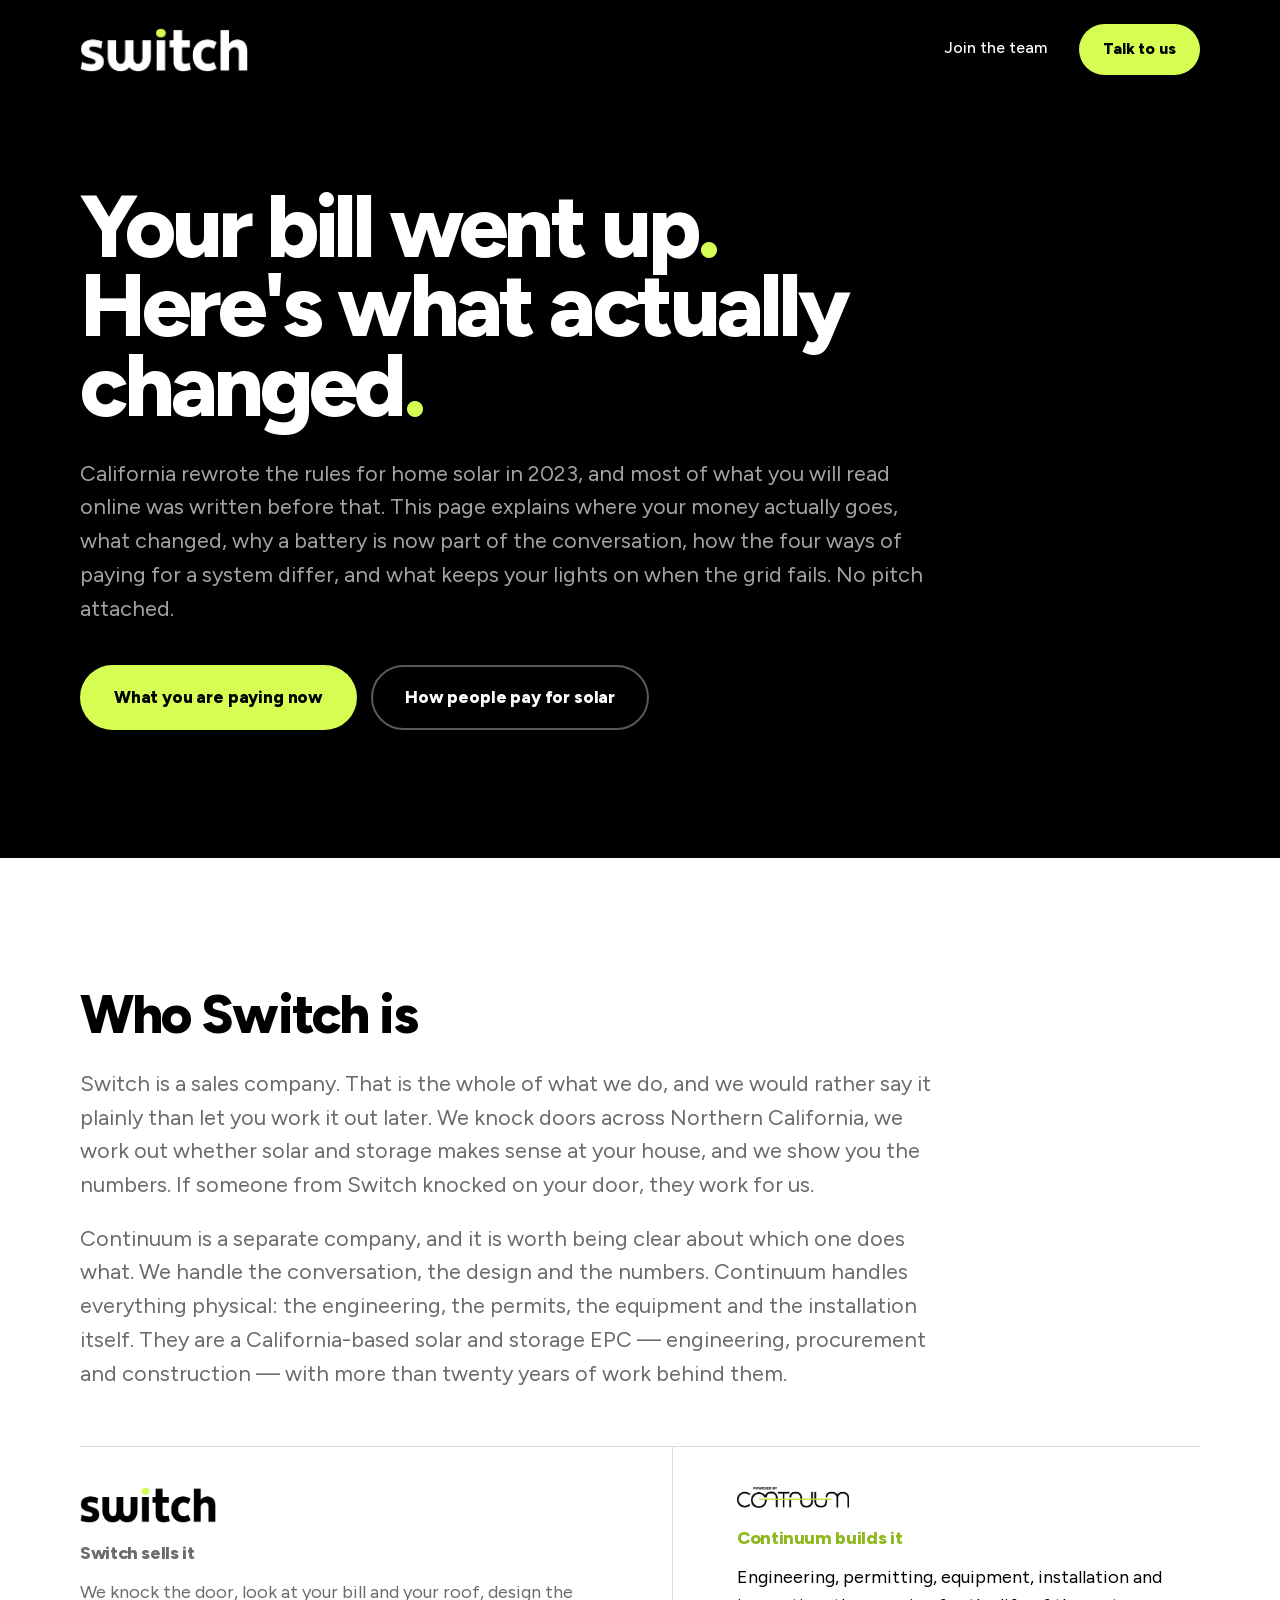
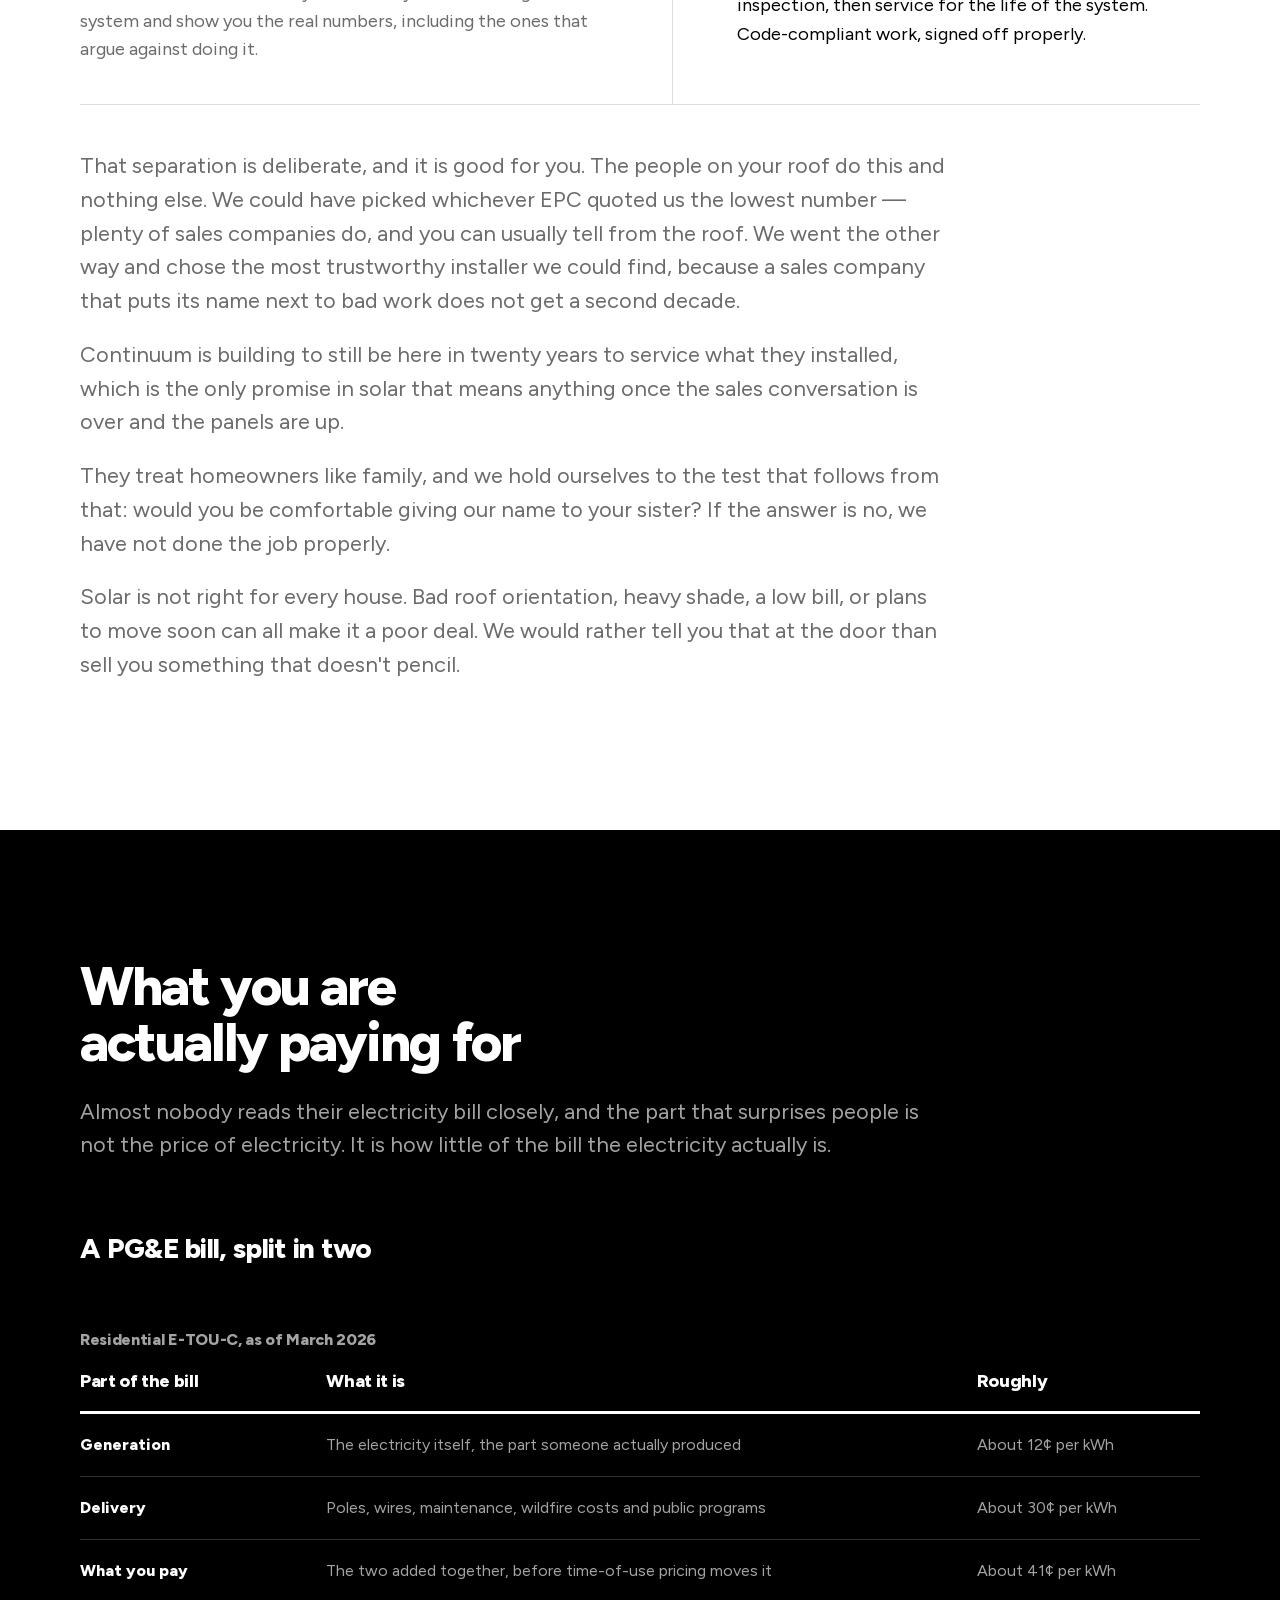
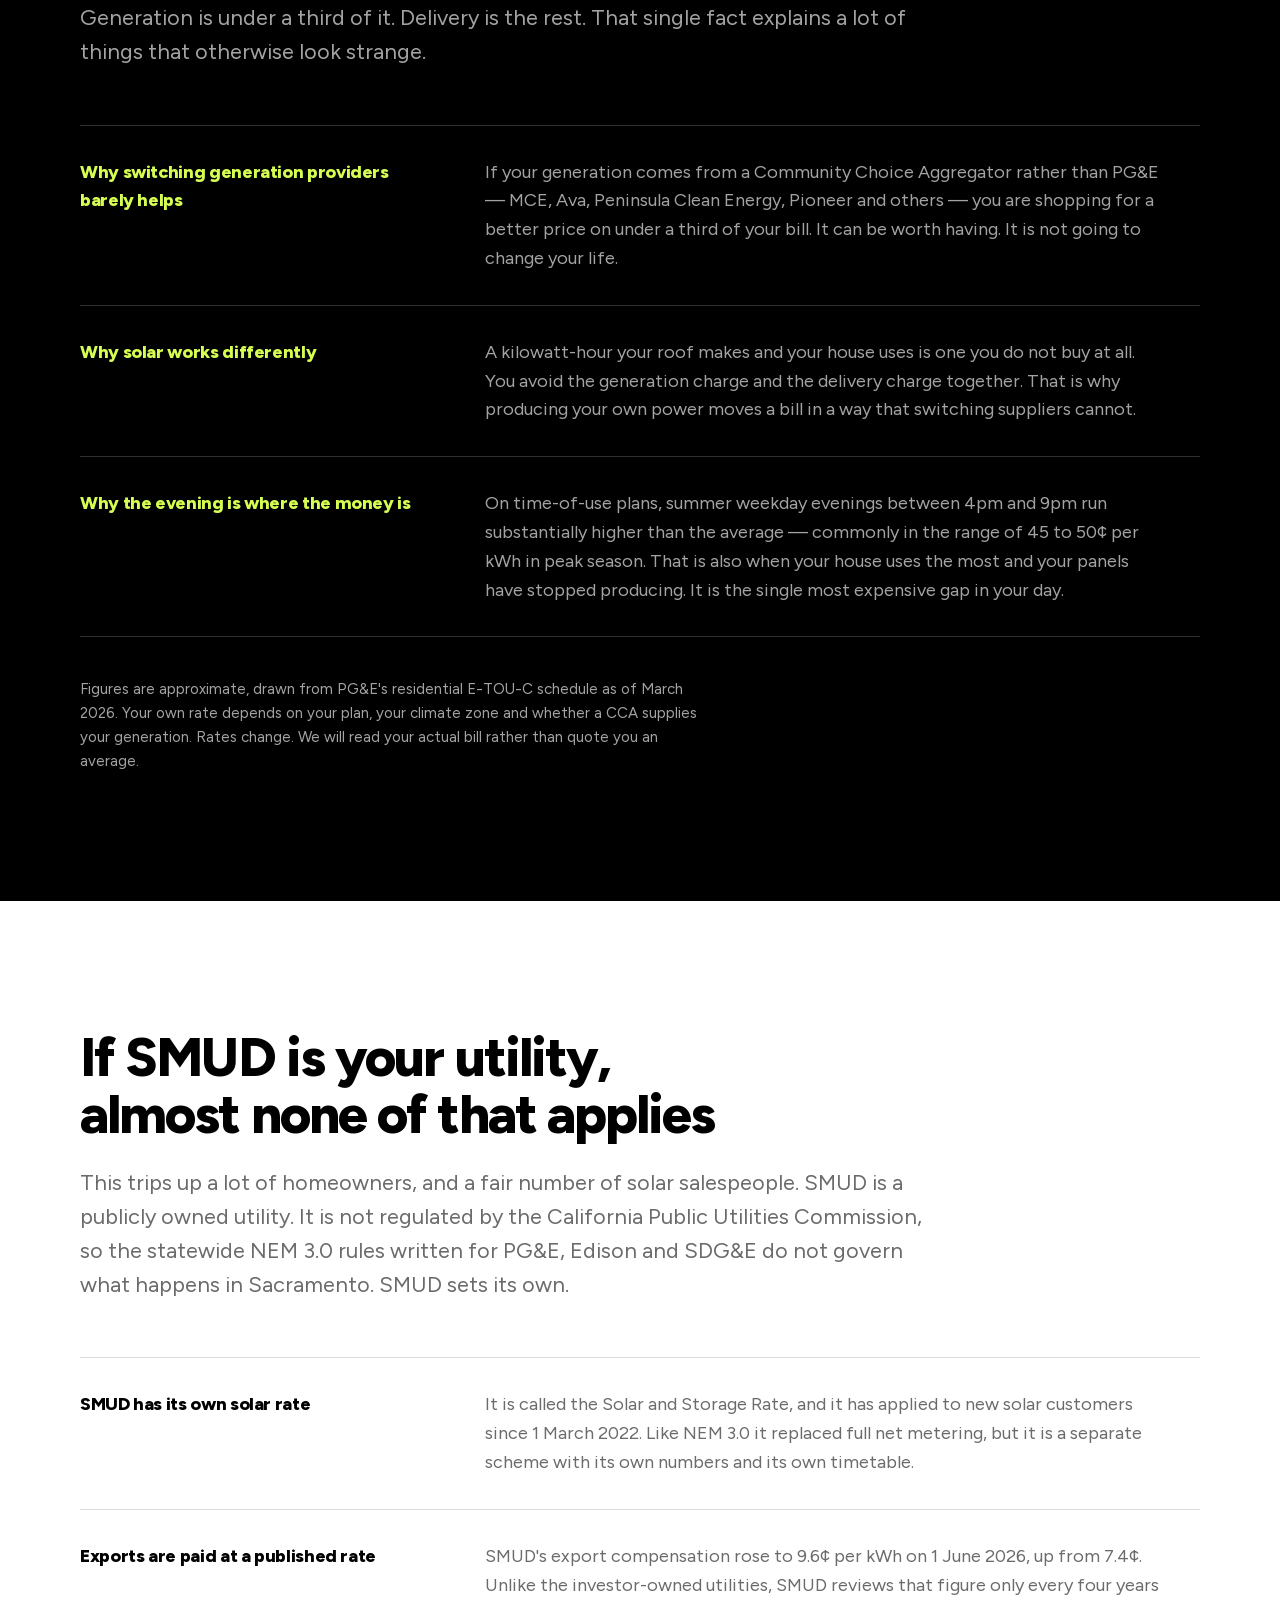
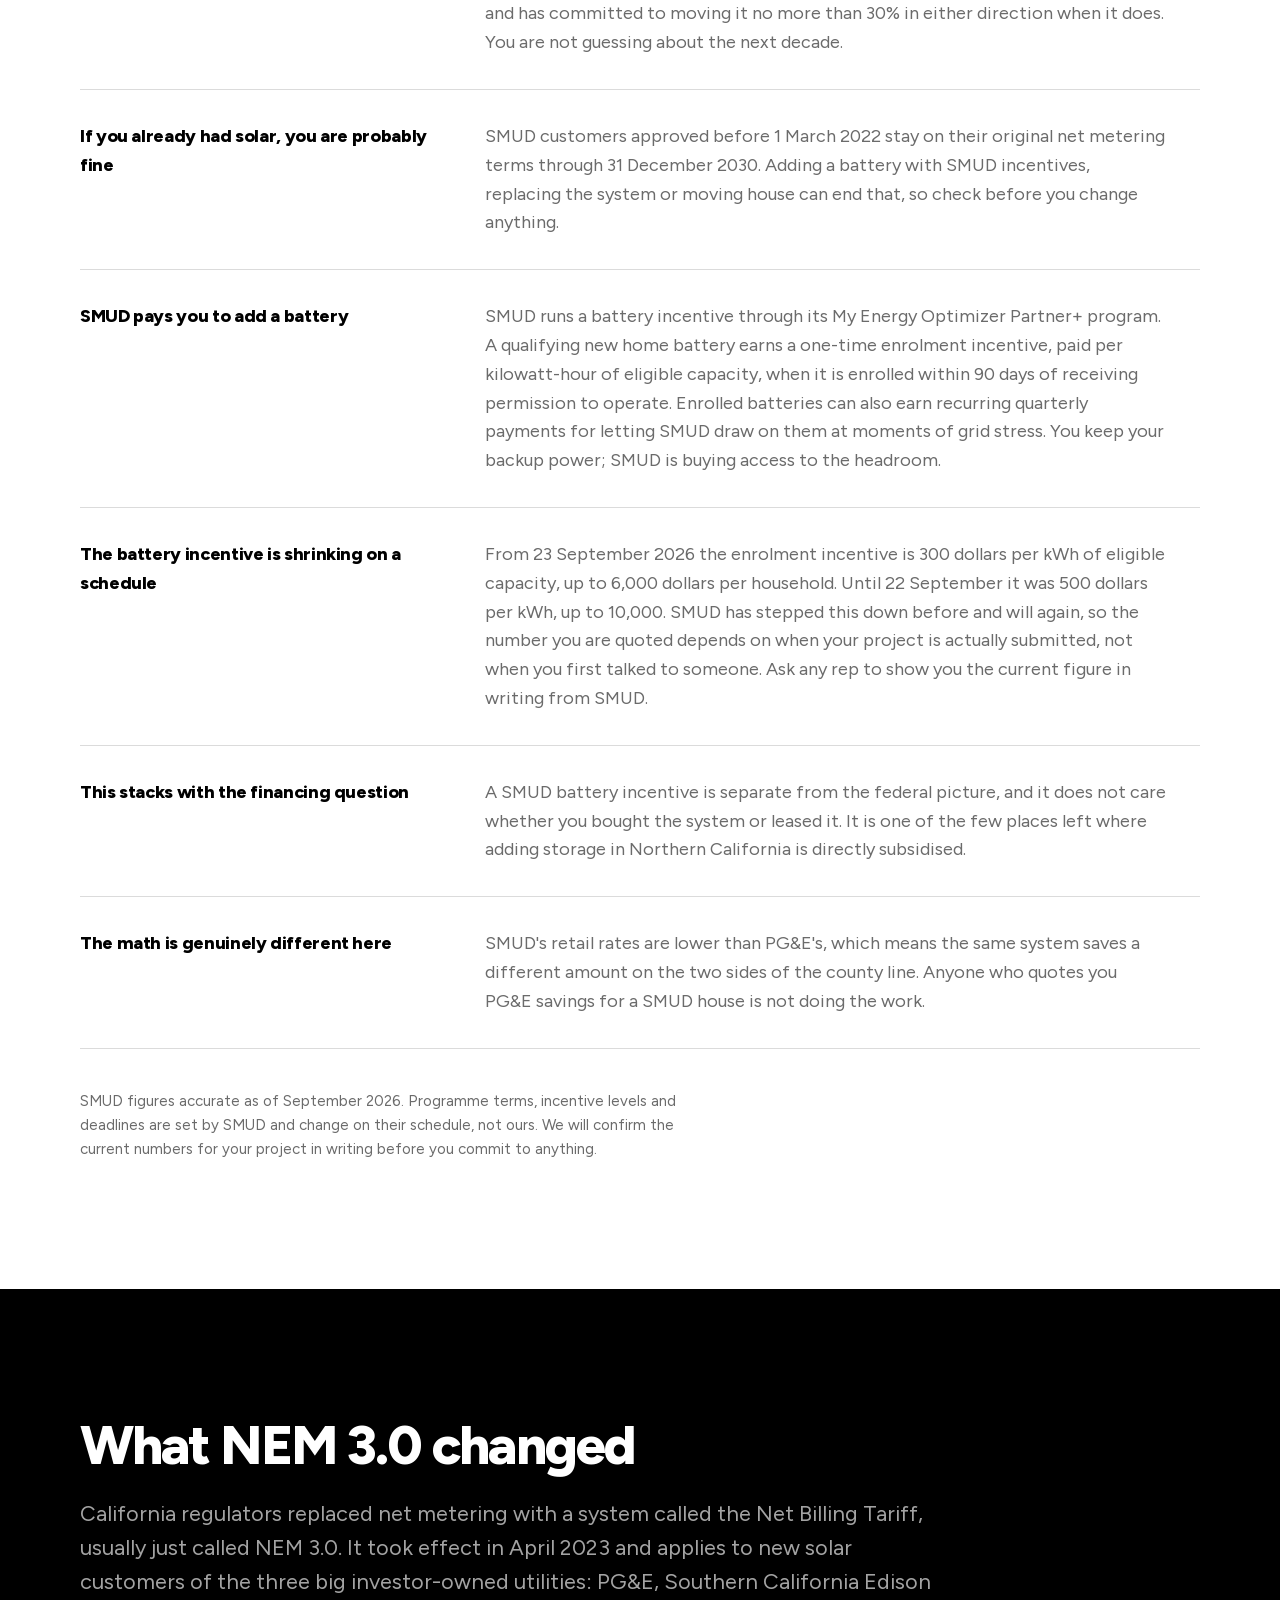
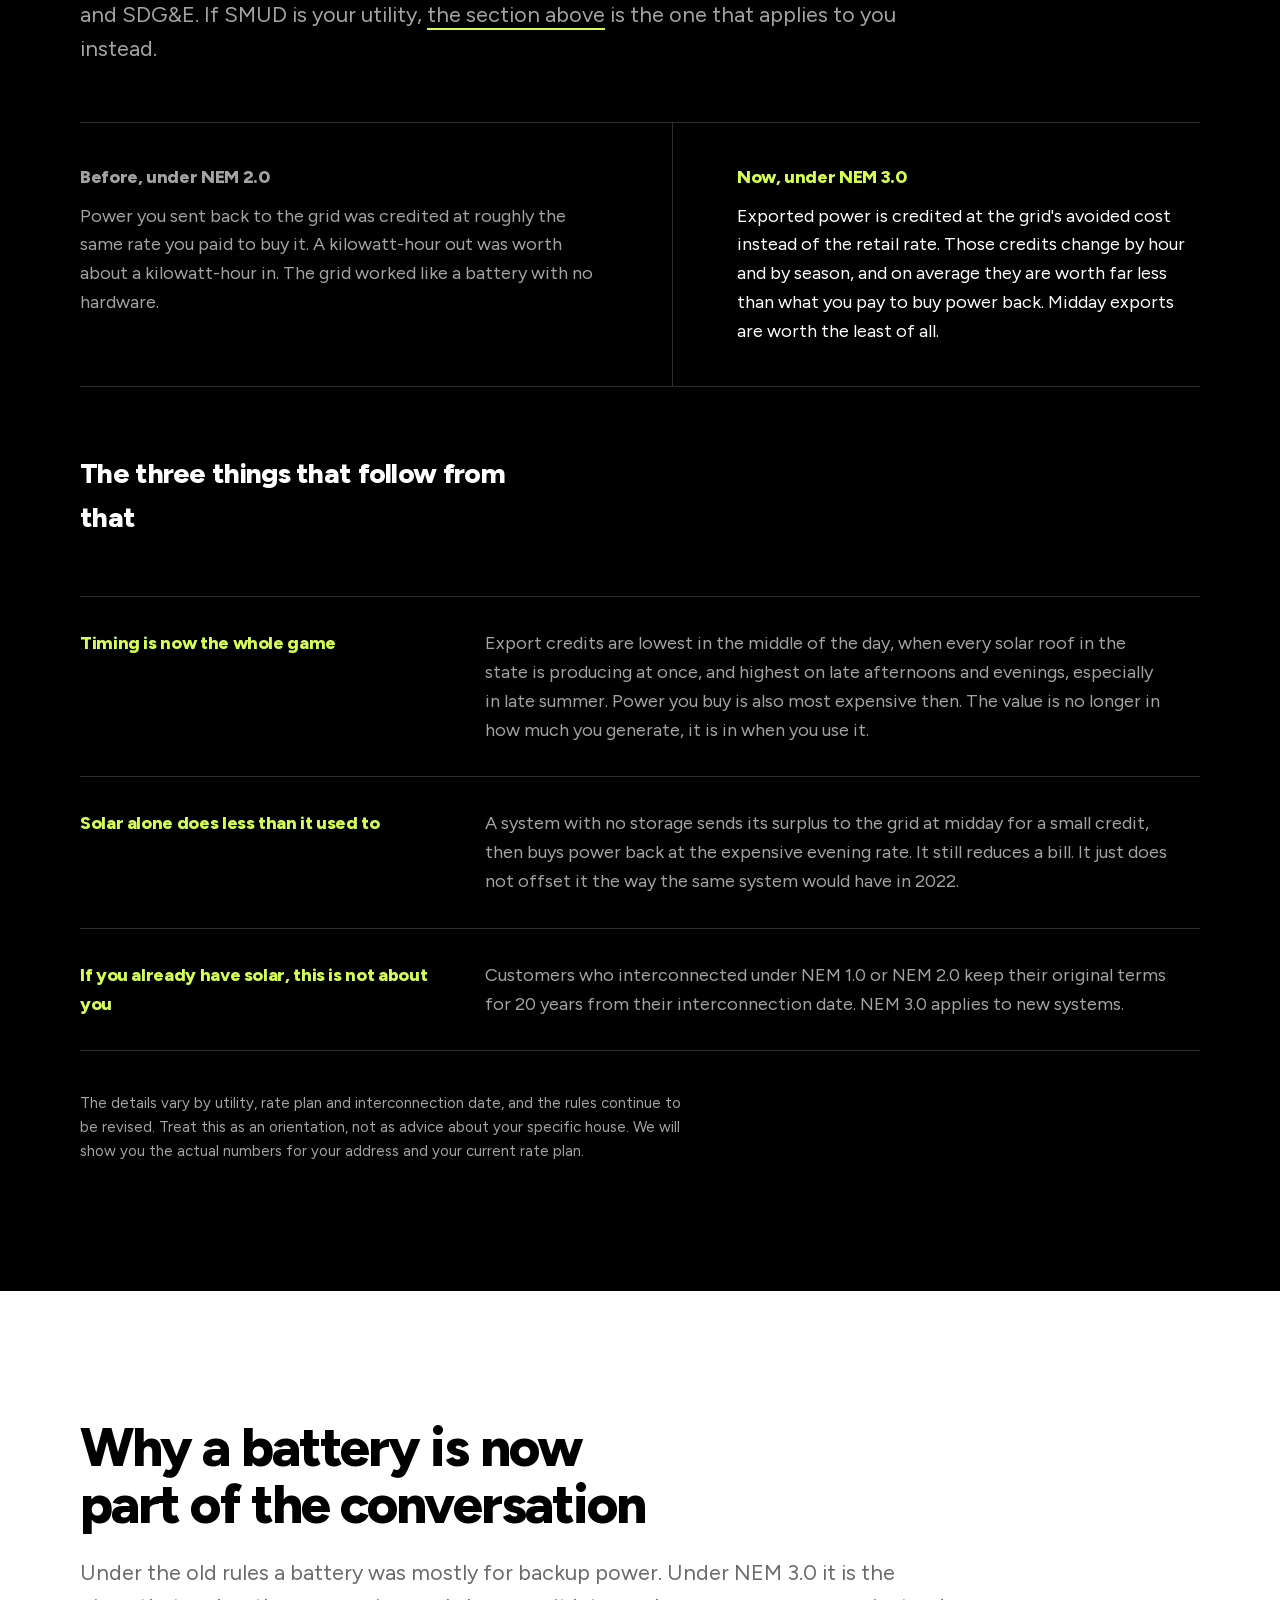
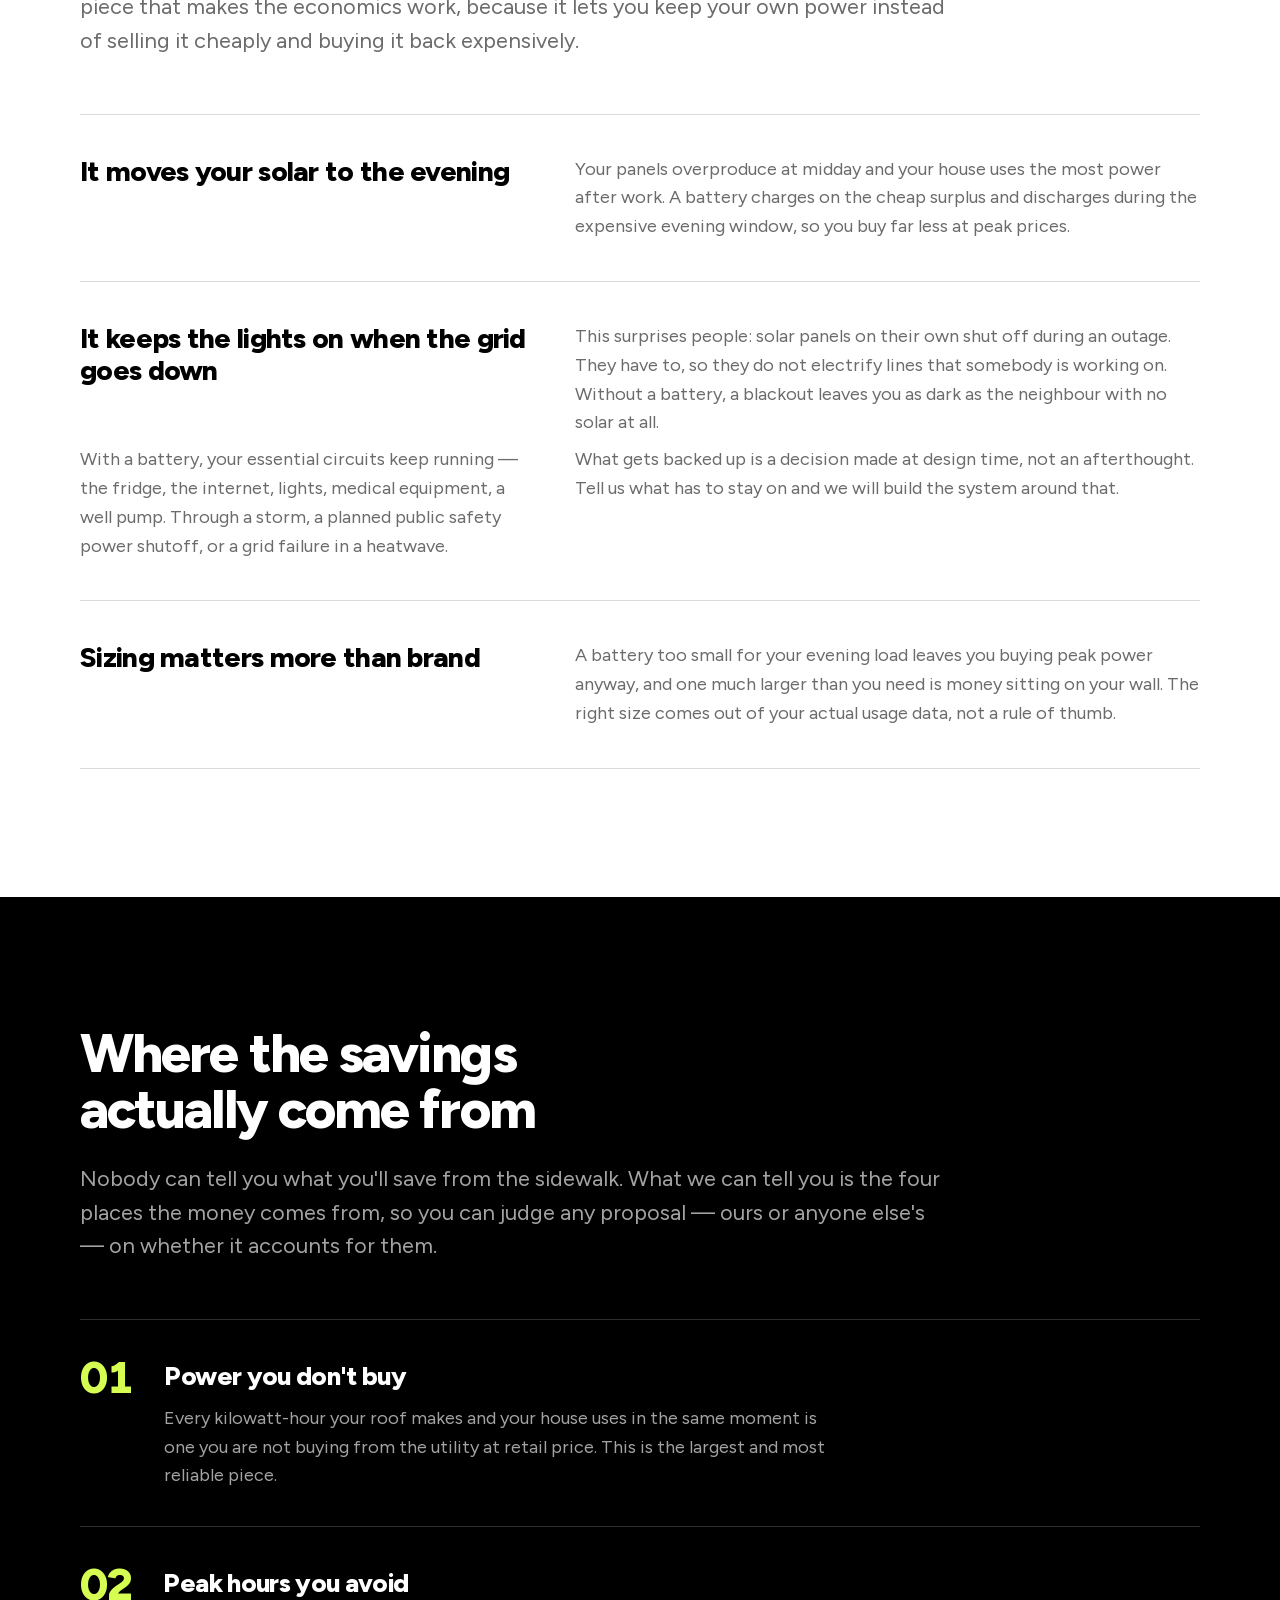
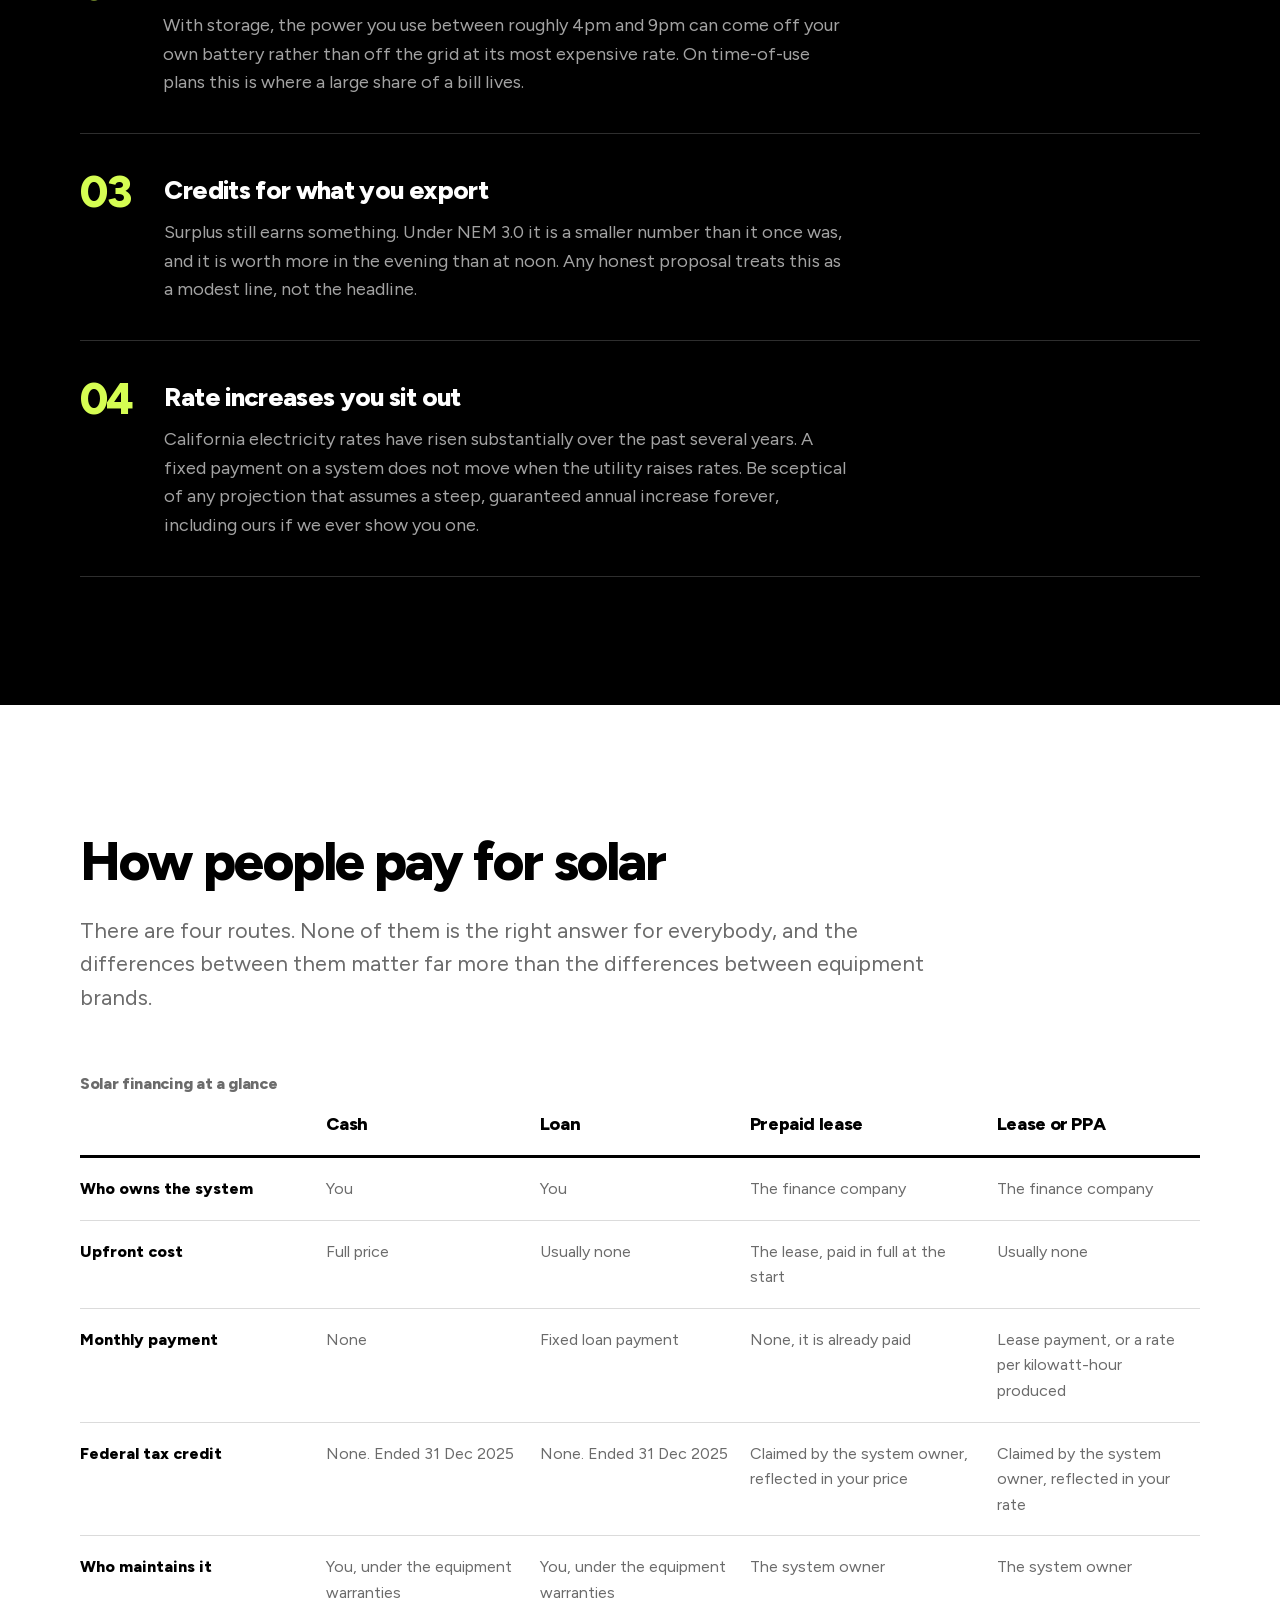
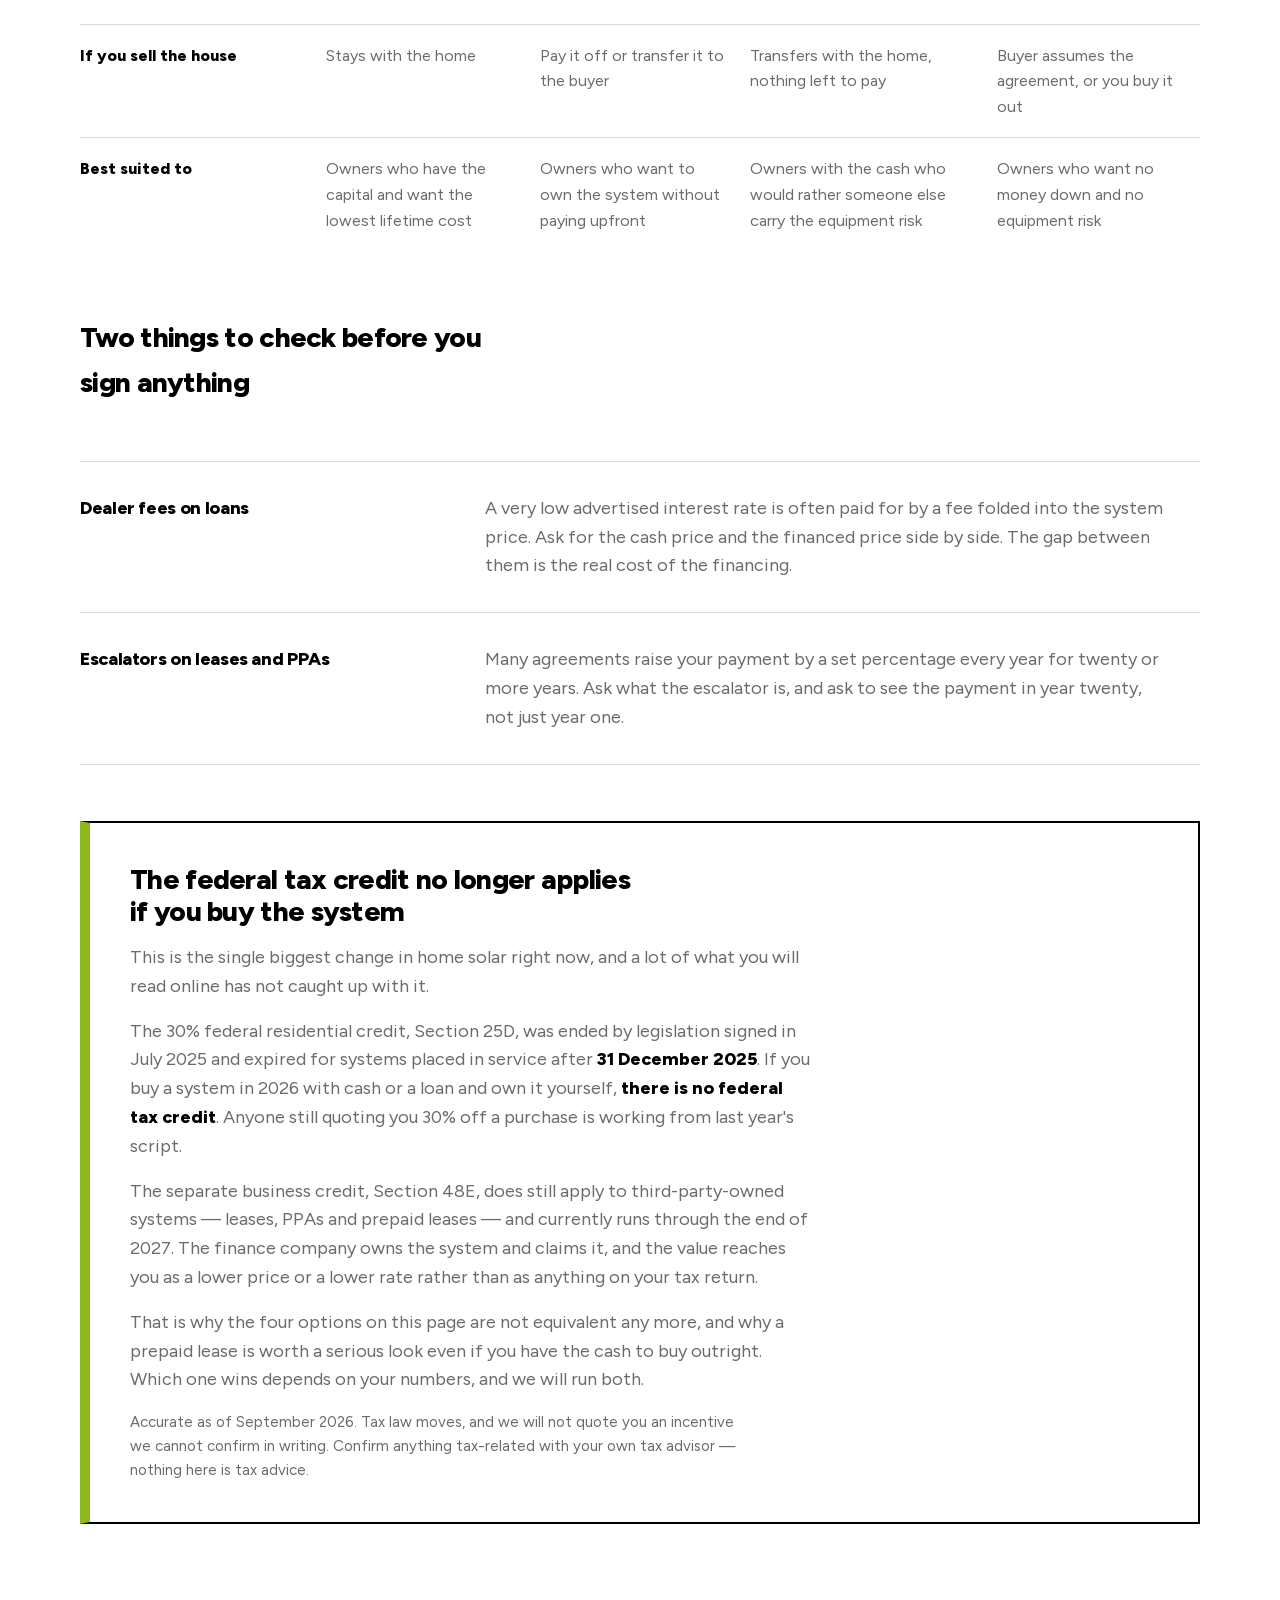
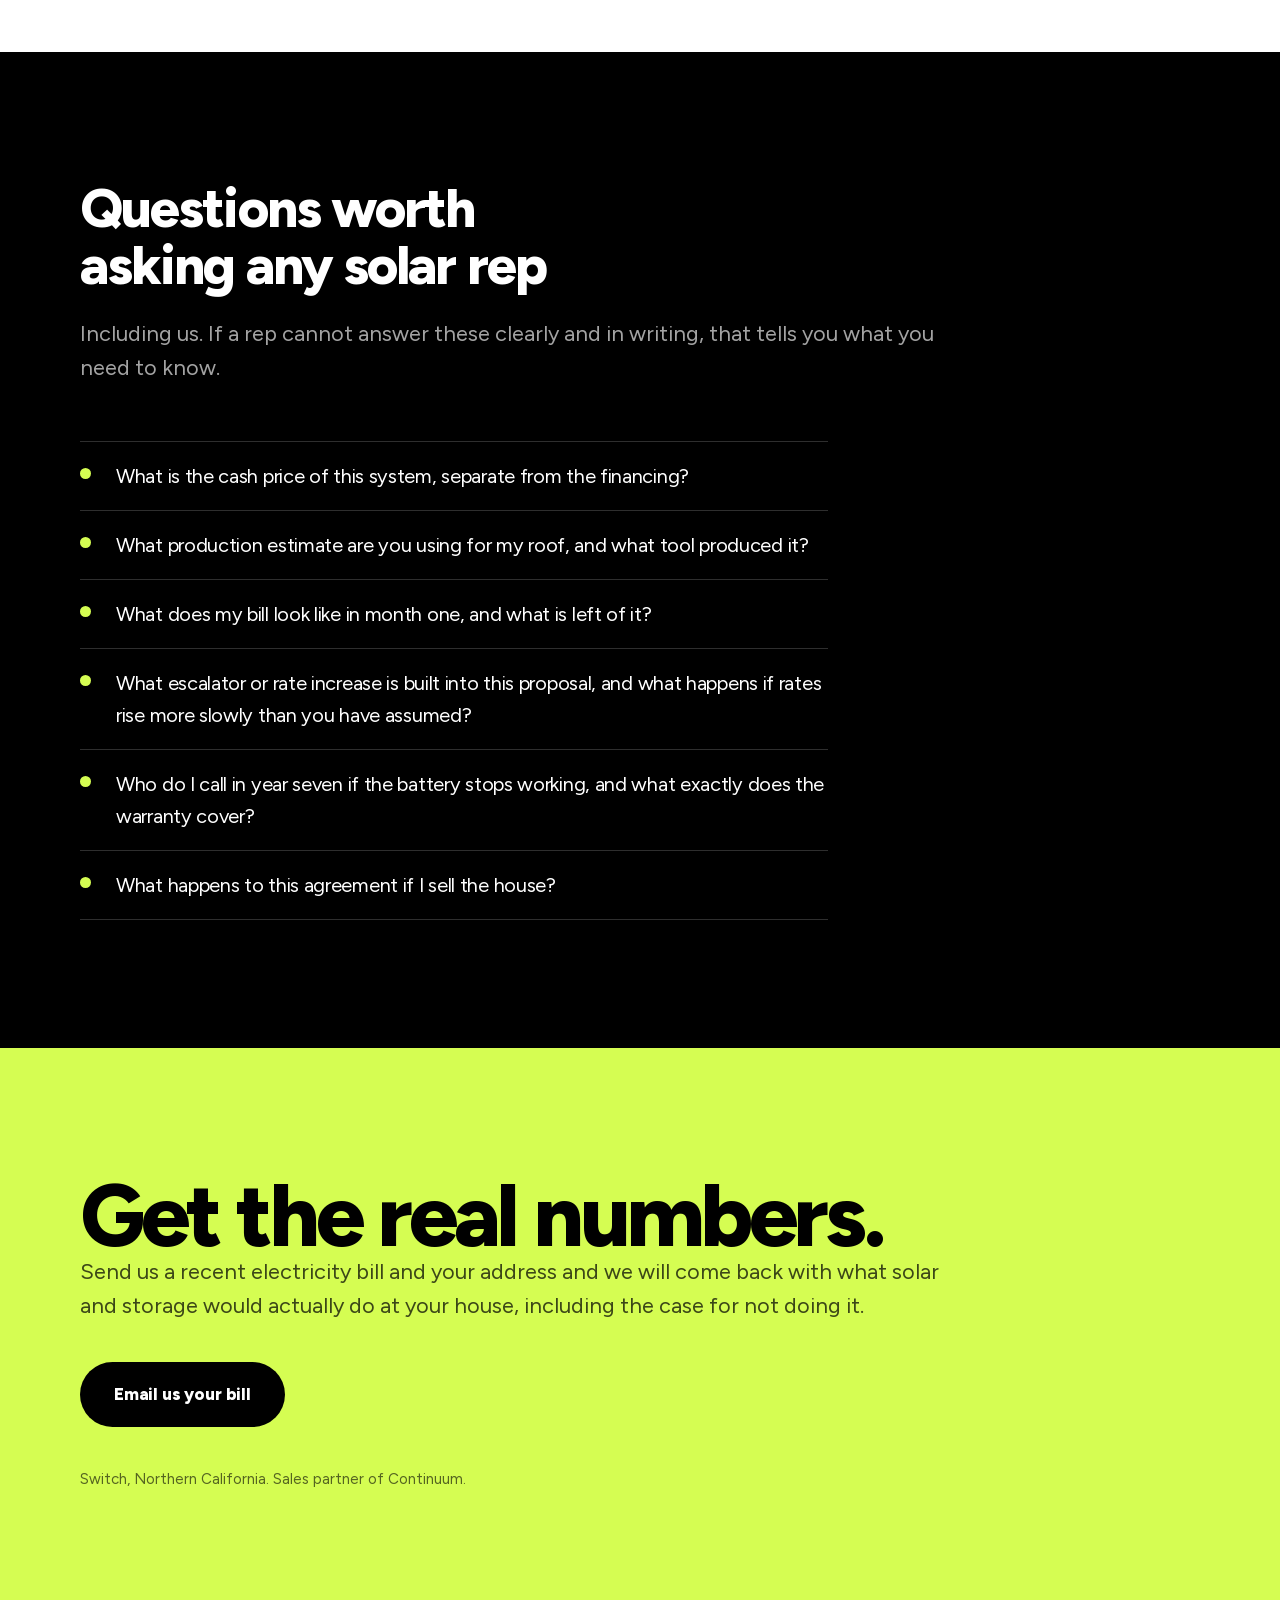
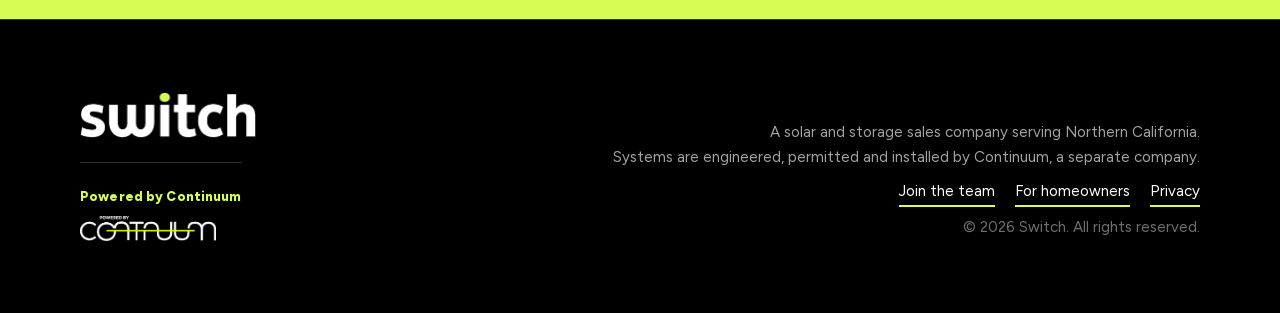
==== homeowners.html @ 97848f7e "Add utility rates, SMUD, role paths, and correct the tax credit Homeowner page: - New section on whe" ====
<!doctype html>
<html lang="en">
<head>
<meta charset="utf-8">
<meta name="viewport" content="width=device-width, initial-scale=1">
<title>Solar for Northern California homeowners — PG&amp;E and SMUD rates, NEM 3.0, financing | Switch</title>
<meta name="description" content="A plain-English guide from Switch for Northern California homeowners: where your PG&amp;E or SMUD bill actually goes, what NEM 3.0 changed, why batteries matter, and how the four ways of paying for solar differ.">
<link rel="canonical" href="https://switchpowerco.com/homeowners.html">
<link rel="icon" href="assets/favicon.svg" type="image/svg+xml">
<meta property="og:type" content="article">
<meta property="og:url" content="https://switchpowerco.com/homeowners.html">
<meta property="og:title" content="Solar for Northern California homeowners — rates, NEM 3.0 and financing">
<meta property="og:description" content="What NEM 3.0 changed, why batteries now matter, and how solar financing actually works. From Switch.">
<meta property="og:image" content="https://switchpowerco.com/assets/og.png">
<meta name="twitter:card" content="summary_large_image">
<link rel="preload" href="assets/fonts/figtree-variable.woff2" as="font" type="font/woff2" crossorigin>
<link rel="stylesheet" href="styles.css">
</head>
<body>
<a class="skip" href="#main">Skip to content</a>

<header class="nav">
  <div class="wrap nav__inner">
    <a class="nav__logo" href="/" aria-label="Switch, home">
      <img src="assets/logo-light.png" alt="Switch" width="1411" height="370">
    </a>
    <nav class="nav__links" aria-label="Main">
      <a class="nav__link" href="index.html">Join the team</a>
      <a class="btn btn--volt btn--sm" href="#talk">Talk to us</a>
    </nav>
  </div>
</header>

<main id="main">

  <!-- ============ HERO ============ -->
  <section class="slab slab--ink hero">
    <div class="wrap">
      <h1 class="display display--sm">Your bill went up<span class="dot">.</span><br>Here's what actually changed<span class="dot">.</span></h1>
      <p class="lede lede--ink hero__lede">California rewrote the rules for home solar in 2023, and most of what you will read online was written before that. This page explains where your money actually goes, what changed, why a battery is now part of the conversation, how the four ways of paying for a system differ, and what keeps your lights on when the grid fails. No pitch attached.</p>
      <div class="actions">
        <a class="btn btn--volt" href="#rates">What you are paying now</a>
        <a class="btn btn--ghost" href="#financing">How people pay for solar</a>
      </div>
    </div>
  </section>

  <!-- ============ WHO ============ -->
  <section class="slab slab--paper">
    <div class="wrap">
      <h2 class="h2">Who Switch is</h2>
      <p class="lede">Switch is a sales company. That is the whole of what we do, and we would rather say it plainly than let you work it out later. We knock doors across Northern California, we work out whether solar and storage makes sense at your house, and we show you the numbers. If someone from Switch knocked on your door, they work for us.</p>
      <p class="lede">Continuum is a separate company, and it is worth being clear about which one does what. We handle the conversation, the design and the numbers. Continuum handles everything physical: the engineering, the permits, the equipment and the installation itself. They are a California-based solar and storage EPC — engineering, procurement and construction — with more than twenty years of work behind them.</p>

      <div class="compare compare--paper">
        <div class="compare__col">
          <img class="compare__mark compare__mark--switch" src="assets/logo-dark.png" alt="Switch" width="1411" height="370">
          <h3 class="compare__h">Switch sells it</h3>
          <p>We knock the door, look at your bill and your roof, design the system and show you the real numbers, including the ones that argue against doing it.</p>
        </div>
        <div class="compare__col compare__col--now">
          <img class="compare__mark" src="assets/continuum-dark.png" alt="Powered by Continuum" width="1231" height="225">
          <h3 class="compare__h">Continuum builds it</h3>
          <p>Engineering, permitting, equipment, installation and inspection, then service for the life of the system. Code-compliant work, signed off properly.</p>
        </div>
      </div>

      <p class="lede">That separation is deliberate, and it is good for you. The people on your roof do this and nothing else. We could have picked whichever EPC quoted us the lowest number — plenty of sales companies do, and you can usually tell from the roof. We went the other way and chose the most trustworthy installer we could find, because a sales company that puts its name next to bad work does not get a second decade.</p>
      <p class="lede">Continuum is building to still be here in twenty years to service what they installed, which is the only promise in solar that means anything once the sales conversation is over and the panels are up.</p>
      <p class="lede">They treat homeowners like family, and we hold ourselves to the test that follows from that: would you be comfortable giving our name to your sister? If the answer is no, we have not done the job properly.</p>
      <p class="lede">Solar is not right for every house. Bad roof orientation, heavy shade, a low bill, or plans to move soon can all make it a poor deal. We would rather tell you that at the door than sell you something that doesn't pencil.</p>
    </div>
  </section>

  <!-- ============ RATES ============ -->
  <section class="slab slab--ink" id="rates">
    <div class="wrap">
      <h2 class="h2">What you are actually paying for</h2>
      <p class="lede lede--ink">Almost nobody reads their electricity bill closely, and the part that surprises people is not the price of electricity. It is how little of the bill the electricity actually is.</p>

      <h3 class="sub-h">A PG&amp;E bill, split in two</h3>
      <div class="table-scroll" tabindex="0" role="region" aria-label="Where a PG and E residential bill goes">
        <table class="table table--ink">
          <caption class="table__caption">Residential E-TOU-C, as of March 2026</caption>
          <thead>
            <tr>
              <th scope="col">Part of the bill</th>
              <th scope="col">What it is</th>
              <th scope="col">Roughly</th>
            </tr>
          </thead>
          <tbody>
            <tr>
              <th scope="row">Generation</th>
              <td>The electricity itself, the part someone actually produced</td>
              <td>About 12&cent; per kWh</td>
            </tr>
            <tr>
              <th scope="row">Delivery</th>
              <td>Poles, wires, maintenance, wildfire costs and public programs</td>
              <td>About 30&cent; per kWh</td>
            </tr>
            <tr>
              <th scope="row">What you pay</th>
              <td>The two added together, before time-of-use pricing moves it</td>
              <td>About 41&cent; per kWh</td>
            </tr>
          </tbody>
        </table>
      </div>

      <p class="lede lede--ink">Generation is under a third of it. Delivery is the rest. That single fact explains a lot of things that otherwise look strange.</p>

      <dl class="rhythm">
        <div class="rhythm__row">
          <dt>Why switching generation providers barely helps</dt>
          <dd>If your generation comes from a Community Choice Aggregator rather than PG&amp;E — MCE, Ava, Peninsula Clean Energy, Pioneer and others — you are shopping for a better price on under a third of your bill. It can be worth having. It is not going to change your life.</dd>
        </div>
        <div class="rhythm__row">
          <dt>Why solar works differently</dt>
          <dd>A kilowatt-hour your roof makes and your house uses is one you do not buy at all. You avoid the generation charge and the delivery charge together. That is why producing your own power moves a bill in a way that switching suppliers cannot.</dd>
        </div>
        <div class="rhythm__row">
          <dt>Why the evening is where the money is</dt>
          <dd>On time-of-use plans, summer weekday evenings between 4pm and 9pm run substantially higher than the average — commonly in the range of 45 to 50&cent; per kWh in peak season. That is also when your house uses the most and your panels have stopped producing. It is the single most expensive gap in your day.</dd>
        </div>
      </dl>

      <p class="fineprint fineprint--ink">Figures are approximate, drawn from PG&amp;E's residential E-TOU-C schedule as of March 2026. Your own rate depends on your plan, your climate zone and whether a CCA supplies your generation. Rates change. We will read your actual bill rather than quote you an average.</p>
    </div>
  </section>

  <!-- ============ SMUD ============ -->
  <section class="slab slab--paper" id="smud">
    <div class="wrap">
      <h2 class="h2">If SMUD is your utility, almost none of that applies</h2>
      <p class="lede">This trips up a lot of homeowners, and a fair number of solar salespeople. SMUD is a publicly owned utility. It is not regulated by the California Public Utilities Commission, so the statewide NEM 3.0 rules written for PG&amp;E, Edison and SDG&amp;E do not govern what happens in Sacramento. SMUD sets its own.</p>

      <dl class="rhythm rhythm--paper">
        <div class="rhythm__row">
          <dt>SMUD has its own solar rate</dt>
          <dd>It is called the Solar and Storage Rate, and it has applied to new solar customers since 1 March 2022. Like NEM 3.0 it replaced full net metering, but it is a separate scheme with its own numbers and its own timetable.</dd>
        </div>
        <div class="rhythm__row">
          <dt>Exports are paid at a published rate</dt>
          <dd>SMUD's export compensation rose to 9.6&cent; per kWh on 1 June 2026, up from 7.4&cent;. Unlike the investor-owned utilities, SMUD reviews that figure only every four years and has committed to moving it no more than 30% in either direction when it does. You are not guessing about the next decade.</dd>
        </div>
        <div class="rhythm__row">
          <dt>If you already had solar, you are probably fine</dt>
          <dd>SMUD customers approved before 1 March 2022 stay on their original net metering terms through 31 December 2030. Adding a battery with SMUD incentives, replacing the system or moving house can end that, so check before you change anything.</dd>
        </div>
        <div class="rhythm__row">
          <dt>SMUD pays you to add a battery</dt>
          <dd>SMUD runs a battery incentive through its My Energy Optimizer Partner+ program. A qualifying new home battery earns a one-time enrolment incentive, paid per kilowatt-hour of eligible capacity, when it is enrolled within 90 days of receiving permission to operate. Enrolled batteries can also earn recurring quarterly payments for letting SMUD draw on them at moments of grid stress. You keep your backup power; SMUD is buying access to the headroom.</dd>
        </div>
        <div class="rhythm__row">
          <dt>The battery incentive is shrinking on a schedule</dt>
          <dd>From 23 September 2026 the enrolment incentive is 300 dollars per kWh of eligible capacity, up to 6,000 dollars per household. Until 22 September it was 500 dollars per kWh, up to 10,000. SMUD has stepped this down before and will again, so the number you are quoted depends on when your project is actually submitted, not when you first talked to someone. Ask any rep to show you the current figure in writing from SMUD.</dd>
        </div>
        <div class="rhythm__row">
          <dt>This stacks with the financing question</dt>
          <dd>A SMUD battery incentive is separate from the federal picture, and it does not care whether you bought the system or leased it. It is one of the few places left where adding storage in Northern California is directly subsidised.</dd>
        </div>
        <div class="rhythm__row">
          <dt>The math is genuinely different here</dt>
          <dd>SMUD's retail rates are lower than PG&amp;E's, which means the same system saves a different amount on the two sides of the county line. Anyone who quotes you PG&amp;E savings for a SMUD house is not doing the work.</dd>
        </div>
      </dl>
      <p class="fineprint">SMUD figures accurate as of September 2026. Programme terms, incentive levels and deadlines are set by SMUD and change on their schedule, not ours. We will confirm the current numbers for your project in writing before you commit to anything.</p>
    </div>
  </section>

  <!-- ============ NEM 3 ============ -->
  <section class="slab slab--ink" id="nem3">
    <div class="wrap">
      <h2 class="h2">What NEM 3.0 changed</h2>
      <p class="lede lede--ink">California regulators replaced net metering with a system called the Net Billing Tariff, usually just called NEM 3.0. It took effect in April 2023 and applies to new solar customers of the three big investor-owned utilities: PG&amp;E, Southern California Edison and SDG&amp;E. If SMUD is your utility, <a class="inline-link inline-link--ink" href="#smud">the section above</a> is the one that applies to you instead.</p>

      <div class="compare">
        <div class="compare__col">
          <h3 class="compare__h">Before, under NEM 2.0</h3>
          <p>Power you sent back to the grid was credited at roughly the same rate you paid to buy it. A kilowatt-hour out was worth about a kilowatt-hour in. The grid worked like a battery with no hardware.</p>
        </div>
        <div class="compare__col compare__col--now">
          <h3 class="compare__h">Now, under NEM 3.0</h3>
          <p>Exported power is credited at the grid's avoided cost instead of the retail rate. Those credits change by hour and by season, and on average they are worth far less than what you pay to buy power back. Midday exports are worth the least of all.</p>
        </div>
      </div>

      <h3 class="sub-h">The three things that follow from that</h3>
      <dl class="rhythm">
        <div class="rhythm__row">
          <dt>Timing is now the whole game</dt>
          <dd>Export credits are lowest in the middle of the day, when every solar roof in the state is producing at once, and highest on late afternoons and evenings, especially in late summer. Power you buy is also most expensive then. The value is no longer in how much you generate, it is in when you use it.</dd>
        </div>
        <div class="rhythm__row">
          <dt>Solar alone does less than it used to</dt>
          <dd>A system with no storage sends its surplus to the grid at midday for a small credit, then buys power back at the expensive evening rate. It still reduces a bill. It just does not offset it the way the same system would have in 2022.</dd>
        </div>
        <div class="rhythm__row">
          <dt>If you already have solar, this is not about you</dt>
          <dd>Customers who interconnected under NEM 1.0 or NEM 2.0 keep their original terms for 20 years from their interconnection date. NEM 3.0 applies to new systems.</dd>
        </div>
      </dl>

      <p class="fineprint fineprint--ink">The details vary by utility, rate plan and interconnection date, and the rules continue to be revised. Treat this as an orientation, not as advice about your specific house. We will show you the actual numbers for your address and your current rate plan.</p>
    </div>
  </section>

  <!-- ============ BATTERY ============ -->
  <section class="slab slab--paper">
    <div class="wrap">
      <h2 class="h2">Why a battery is now part of the conversation</h2>
      <p class="lede">Under the old rules a battery was mostly for backup power. Under NEM 3.0 it is the piece that makes the economics work, because it lets you keep your own power instead of selling it cheaply and buying it back expensively.</p>

      <ul class="tenets">
        <li class="tenet">
          <h3 class="tenet__h">It moves your solar to the evening</h3>
          <p>Your panels overproduce at midday and your house uses the most power after work. A battery charges on the cheap surplus and discharges during the expensive evening window, so you buy far less at peak prices.</p>
        </li>
        <li class="tenet">
          <h3 class="tenet__h">It keeps the lights on when the grid goes down</h3>
          <p>This surprises people: solar panels on their own shut off during an outage. They have to, so they do not electrify lines that somebody is working on. Without a battery, a blackout leaves you as dark as the neighbour with no solar at all.</p>
          <p>With a battery, your essential circuits keep running — the fridge, the internet, lights, medical equipment, a well pump. Through a storm, a planned public safety power shutoff, or a grid failure in a heatwave.</p>
          <p>What gets backed up is a decision made at design time, not an afterthought. Tell us what has to stay on and we will build the system around that.</p>
        </li>
        <li class="tenet">
          <h3 class="tenet__h">Sizing matters more than brand</h3>
          <p>A battery too small for your evening load leaves you buying peak power anyway, and one much larger than you need is money sitting on your wall. The right size comes out of your actual usage data, not a rule of thumb.</p>
        </li>
      </ul>
    </div>
  </section>

  <!-- ============ SAVINGS ============ -->
  <section class="slab slab--ink">
    <div class="wrap">
      <h2 class="h2">Where the savings actually come from</h2>
      <p class="lede lede--ink">Nobody can tell you what you'll save from the sidewalk. What we can tell you is the four places the money comes from, so you can judge any proposal — ours or anyone else's — on whether it accounts for them.</p>

      <ol class="steps">
        <li class="step">
          <span class="step__n" aria-hidden="true">01</span>
          <div class="step__body">
            <h3 class="step__h">Power you don't buy</h3>
            <p>Every kilowatt-hour your roof makes and your house uses in the same moment is one you are not buying from the utility at retail price. This is the largest and most reliable piece.</p>
          </div>
        </li>
        <li class="step">
          <span class="step__n" aria-hidden="true">02</span>
          <div class="step__body">
            <h3 class="step__h">Peak hours you avoid</h3>
            <p>With storage, the power you use between roughly 4pm and 9pm can come off your own battery rather than off the grid at its most expensive rate. On time-of-use plans this is where a large share of a bill lives.</p>
          </div>
        </li>
        <li class="step">
          <span class="step__n" aria-hidden="true">03</span>
          <div class="step__body">
            <h3 class="step__h">Credits for what you export</h3>
            <p>Surplus still earns something. Under NEM 3.0 it is a smaller number than it once was, and it is worth more in the evening than at noon. Any honest proposal treats this as a modest line, not the headline.</p>
          </div>
        </li>
        <li class="step">
          <span class="step__n" aria-hidden="true">04</span>
          <div class="step__body">
            <h3 class="step__h">Rate increases you sit out</h3>
            <p>California electricity rates have risen substantially over the past several years. A fixed payment on a system does not move when the utility raises rates. Be sceptical of any projection that assumes a steep, guaranteed annual increase forever, including ours if we ever show you one.</p>
          </div>
        </li>
      </ol>
    </div>
  </section>

  <!-- ============ FINANCING ============ -->
  <section class="slab slab--paper" id="financing">
    <div class="wrap">
      <h2 class="h2">How people pay for solar</h2>
      <p class="lede">There are four routes. None of them is the right answer for everybody, and the differences between them matter far more than the differences between equipment brands.</p>

      <p class="table-hint">Scroll the table sideways to compare all three.</p>
      <div class="table-scroll" tabindex="0" role="region" aria-label="Comparison of solar financing options">
        <table class="table table--wide">
          <caption class="table__caption">Solar financing at a glance</caption>
          <thead>
            <tr>
              <th scope="col"></th>
              <th scope="col">Cash</th>
              <th scope="col">Loan</th>
              <th scope="col">Prepaid lease</th>
              <th scope="col">Lease or PPA</th>
            </tr>
          </thead>
          <tbody>
            <tr>
              <th scope="row">Who owns the system</th>
              <td>You</td>
              <td>You</td>
              <td>The finance company</td>
              <td>The finance company</td>
            </tr>
            <tr>
              <th scope="row">Upfront cost</th>
              <td>Full price</td>
              <td>Usually none</td>
              <td>The lease, paid in full at the start</td>
              <td>Usually none</td>
            </tr>
            <tr>
              <th scope="row">Monthly payment</th>
              <td>None</td>
              <td>Fixed loan payment</td>
              <td>None, it is already paid</td>
              <td>Lease payment, or a rate per kilowatt-hour produced</td>
            </tr>
            <tr>
              <th scope="row">Federal tax credit</th>
              <td>None. Ended 31 Dec 2025</td>
              <td>None. Ended 31 Dec 2025</td>
              <td>Claimed by the system owner, reflected in your price</td>
              <td>Claimed by the system owner, reflected in your rate</td>
            </tr>
            <tr>
              <th scope="row">Who maintains it</th>
              <td>You, under the equipment warranties</td>
              <td>You, under the equipment warranties</td>
              <td>The system owner</td>
              <td>The system owner</td>
            </tr>
            <tr>
              <th scope="row">If you sell the house</th>
              <td>Stays with the home</td>
              <td>Pay it off or transfer it to the buyer</td>
              <td>Transfers with the home, nothing left to pay</td>
              <td>Buyer assumes the agreement, or you buy it out</td>
            </tr>
            <tr>
              <th scope="row">Best suited to</th>
              <td>Owners who have the capital and want the lowest lifetime cost</td>
              <td>Owners who want to own the system without paying upfront</td>
              <td>Owners with the cash who would rather someone else carry the equipment risk</td>
              <td>Owners who want no money down and no equipment risk</td>
            </tr>
          </tbody>
        </table>
      </div>

      <h3 class="sub-h">Two things to check before you sign anything</h3>
      <dl class="rhythm rhythm--paper">
        <div class="rhythm__row">
          <dt>Dealer fees on loans</dt>
          <dd>A very low advertised interest rate is often paid for by a fee folded into the system price. Ask for the cash price and the financed price side by side. The gap between them is the real cost of the financing.</dd>
        </div>
        <div class="rhythm__row">
          <dt>Escalators on leases and PPAs</dt>
          <dd>Many agreements raise your payment by a set percentage every year for twenty or more years. Ask what the escalator is, and ask to see the payment in year twenty, not just year one.</dd>
        </div>
      </dl>

      <div class="callout">
        <h3 class="callout__h">The federal tax credit no longer applies if you buy the system</h3>
        <p>This is the single biggest change in home solar right now, and a lot of what you will read online has not caught up with it.</p>
        <p>The 30% federal residential credit, Section 25D, was ended by legislation signed in July 2025 and expired for systems placed in service after <strong>31 December 2025</strong>. If you buy a system in 2026 with cash or a loan and own it yourself, <strong>there is no federal tax credit</strong>. Anyone still quoting you 30% off a purchase is working from last year's script.</p>
        <p>The separate business credit, Section 48E, does still apply to third-party-owned systems — leases, PPAs and prepaid leases — and currently runs through the end of 2027. The finance company owns the system and claims it, and the value reaches you as a lower price or a lower rate rather than as anything on your tax return.</p>
        <p>That is why the four options on this page are not equivalent any more, and why a prepaid lease is worth a serious look even if you have the cash to buy outright. Which one wins depends on your numbers, and we will run both.</p>
        <p class="callout__note">Accurate as of September 2026. Tax law moves, and we will not quote you an incentive we cannot confirm in writing. Confirm anything tax-related with your own tax advisor — nothing here is tax advice.</p>
      </div>
    </div>
  </section>

  <!-- ============ QUESTIONS ============ -->
  <section class="slab slab--ink">
    <div class="wrap">
      <h2 class="h2">Questions worth asking any solar rep</h2>
      <p class="lede lede--ink">Including us. If a rep cannot answer these clearly and in writing, that tells you what you need to know.</p>
      <ul class="qa">
        <li>What is the cash price of this system, separate from the financing?</li>
        <li>What production estimate are you using for my roof, and what tool produced it?</li>
        <li>What does my bill look like in month one, and what is left of it?</li>
        <li>What escalator or rate increase is built into this proposal, and what happens if rates rise more slowly than you have assumed?</li>
        <li>Who do I call in year seven if the battery stops working, and what exactly does the warranty cover?</li>
        <li>What happens to this agreement if I sell the house?</li>
      </ul>
    </div>
  </section>

  <!-- ============ TALK ============ -->
  <section class="slab slab--volt" id="talk">
    <div class="wrap">
      <h2 class="display display--sm">Get the real numbers<span class="dot dot--ink">.</span></h2>
      <p class="lede lede--volt">Send us a recent electricity bill and your address and we will come back with what solar and storage would actually do at your house, including the case for not doing it.</p>
      <div class="actions">
        <!-- TODO: add a "Call or text" button here once there is a real number:
             <a class="btn btn--outline-ink" href="tel:+1XXXXXXXXXX">Call or text</a> -->
        <a class="btn btn--ink" href="mailto:info@switchpowerco.com?subject=Solar%20question%20from%20switchpowerco.com">Email us your bill</a>
      </div>
      <p class="fineprint fineprint--volt">Switch, Northern California. Sales partner of Continuum. <!-- TODO: add your CSLB / contractor licence line if one is required for your role --></p>
    </div>
  </section>

</main>

<footer class="slab slab--ink foot">
  <div class="wrap foot__inner">
    <div class="foot__brand">
      <img class="foot__logo" src="assets/logo-light.png" alt="Switch" width="1411" height="370">
      <!-- Continuum's approved Color/Reverse lock-up. The brand guide forbids
           stretching, recolouring or recreating it, and "POWERED BY" is part of
           the mark. Kept deliberately smaller than the Switch wordmark. -->
      <div class="foot__partner">
        <p class="foot__partner-label">Powered by Continuum</p>
        <img class="foot__partner-logo" src="assets/continuum-light.png" alt="Continuum" width="1231" height="225">
      </div>
    </div>
    <p class="foot__meta">A solar and storage sales company serving Northern California.<br>
    Systems are engineered, permitted and installed by Continuum, a separate company.<br>
    <span class="foot__links"><a class="foot__link" href="index.html">Join the team</a><a class="foot__link" href="homeowners.html">For homeowners</a><a class="foot__link" href="privacy.html">Privacy</a></span><br>
    <span class="foot__copy">&copy; <span id="year">2026</span> Switch. All rights reserved.</span></p>
  </div>
</footer>

<script src="main.js"></script>
</body>
</html>
---- styles.css ----
/* Figtree, self-hosted. Open Font Licence. One variable file covers every
   weight used here. Self-hosted rather than loaded from Google so that no
   visitor request ever reaches a third party. */
@font-face {
  font-family: "Figtree";
  font-style: normal;
  font-weight: 300 900;
  font-display: swap;
  src: url("assets/fonts/figtree-variable.woff2") format("woff2");
}

/* ============================================================
   Switch Power Co
   Palette and construction come from the wordmark itself:
   true black slabs, true white slabs, volt lime used twice.
   ============================================================ */

:root {
  --ink:        #000000;
  --paper:      #FFFFFF;
  --volt:       #D5FD52;
  --volt-deep:  #8FB81E;   /* rules + markers on white; never body text */
  --grey:       #6B6B6B;   /* muted on white  */
  --grey-ink:   #A3A3A3;   /* muted on black  */
  --hair:       rgba(0,0,0,.14);
  --hair-ink:   rgba(255,255,255,.18);

  --measure:    62ch;
  --gutter:     clamp(1.25rem, 5vw, 3rem);
  --slab-y:     clamp(4.5rem, 10vw, 8.5rem);
}

*, *::before, *::after { box-sizing: border-box; }

html { -webkit-text-size-adjust: 100%; scroll-behavior: smooth; }

body {
  margin: 0;
  background: var(--ink);
  color: var(--ink);
  font-family: "Figtree", ui-sans-serif, system-ui, -apple-system, "Segoe UI", sans-serif;
  font-size: 1.125rem;
  line-height: 1.6;
  font-weight: 400;
  -webkit-font-smoothing: antialiased;
}

img { max-width: 100%; height: auto; display: block; }

a { color: inherit; }

:focus-visible {
  outline: 3px solid var(--volt);
  outline-offset: 3px;
  border-radius: 2px;
}

.skip {
  position: absolute;
  left: -9999px;
  top: 0;
  background: var(--volt);
  color: var(--ink);
  padding: .75rem 1.25rem;
  font-weight: 800;
  z-index: 50;
}
.skip:focus { left: 1rem; top: 1rem; }

/* ---------- structure ---------- */

.wrap {
  width: 100%;
  max-width: 76rem;
  margin-inline: auto;
  padding-inline: var(--gutter);
}

.slab { padding-block: var(--slab-y); }
.slab--ink   { background: var(--ink);   color: var(--paper); }
.slab--paper { background: var(--paper); color: var(--ink);   }
.slab--volt  { background: var(--volt);  color: var(--ink);   }

/* ---------- nav ---------- */

.nav {
  background: var(--ink);
  padding-block: 1.5rem;
}
.nav__inner {
  display: flex;
  align-items: center;
  justify-content: space-between;
  gap: 1rem;
}
.nav__logo { display: block; }
.nav__logo img { width: clamp(7.5rem, 17vw, 10.5rem); }

/* ---------- type ---------- */

.display {
  font-size: clamp(3.1rem, 11vw, 8rem);
  line-height: .9;
  letter-spacing: -.045em;
  font-weight: 800;
  margin: 0;
  text-wrap: balance;
}
.display--sm { font-size: clamp(2.6rem, 8vw, 5.5rem); }

/* the lime full stop echoes the dot on the i in the wordmark */
.dot { color: var(--volt); }
.dot--ink { color: var(--ink); }

.h2 {
  font-size: clamp(2rem, 4.6vw, 3.4rem);
  line-height: 1.04;
  letter-spacing: -.035em;
  font-weight: 800;
  margin: 0 0 1.5rem;
  max-width: 20ch;
  text-wrap: balance;
}

.lede {
  font-size: clamp(1.15rem, 1.7vw, 1.4rem);
  line-height: 1.55;
  max-width: var(--measure);
  color: var(--grey);
  margin: 0 0 1.25rem;
}
.lede--ink  { color: var(--grey-ink); }
.lede--volt { color: rgba(0,0,0,.72); }

.fineprint {
  font-size: .9375rem;
  color: var(--grey);
  max-width: var(--measure);
  margin: 2.5rem 0 0;
}
.fineprint--volt { color: rgba(0,0,0,.6); }

/* ---------- buttons ---------- */

.actions {
  display: flex;
  flex-wrap: wrap;
  gap: .875rem;
  margin-top: 2.5rem;
}

.btn {
  display: inline-flex;
  align-items: center;
  justify-content: center;
  padding: 1.05rem 2rem;
  font-weight: 800;
  font-size: 1.0625rem;
  letter-spacing: -.01em;
  text-decoration: none;
  border: 2px solid transparent;
  border-radius: 999px;
  transition: background-color .15s ease, color .15s ease, border-color .15s ease;
}
.btn--sm { padding: .7rem 1.4rem; font-size: .9688rem; }

.btn--volt { background: var(--volt); color: var(--ink); }
.btn--volt:hover { background: var(--paper); }

.btn--ghost { border-color: rgba(255,255,255,.35); color: var(--paper); }
.btn--ghost:hover { border-color: var(--paper); background: var(--paper); color: var(--ink); }

.btn--ink { background: var(--ink); color: var(--paper); }
.btn--ink:hover { background: var(--paper); color: var(--ink); }

.btn--outline-ink { border-color: rgba(0,0,0,.4); color: var(--ink); }
.btn--outline-ink:hover { border-color: var(--ink); background: var(--ink); color: var(--paper); }

/* ---------- hero ---------- */

.slab.hero { padding-top: clamp(3rem, 7vw, 5.5rem); }

.hero__sub {
  max-width: 46ch;
  font-size: 1.125rem;
  color: var(--grey-ink);
  margin: 0;
}

/* ---------- the switch ---------- */

.flip {
  margin: clamp(3rem, 6vw, 4.5rem) 0 clamp(2.5rem, 5vw, 3.5rem);
  border-top: 1px solid var(--hair-ink);
  padding-top: clamp(2rem, 4vw, 3rem);
}

.flip__control {
  display: flex;
  align-items: center;
  gap: clamp(.875rem, 2.5vw, 1.5rem);
  flex-wrap: wrap;
}

.flip__label {
  font-weight: 800;
  font-size: clamp(1rem, 2vw, 1.25rem);
  letter-spacing: -.02em;
  color: var(--grey-ink);
  transition: color .2s ease;
}
.flip__label[data-side="off"] { color: var(--paper); }
.flip.is-on .flip__label[data-side="off"] { color: var(--grey-ink); }
.flip.is-on .flip__label[data-side="on"]  { color: var(--volt); }

.switch {
  appearance: none;
  background: none;
  border: 0;
  padding: 0;
  cursor: pointer;
  flex: none;
}
.switch__track {
  /* Everything below is derived from these three, so the knob always lands
     flush with the same inset it starts from. */
  --track-w: clamp(6.5rem, 15vw, 9rem);
  --track-h: clamp(3.25rem, 7.5vw, 4.5rem);
  --track-bd: 2px;
  --track-pad: .375rem;

  display: block;
  position: relative;
  width: var(--track-w);
  height: var(--track-h);
  border-radius: 999px;
  border: var(--track-bd) solid rgba(255,255,255,.3);
  background: rgba(255,255,255,.06);
  transition: background-color .25s ease, border-color .25s ease;
}
.switch__knob {
  position: absolute;
  top: var(--track-pad);
  left: var(--track-pad);
  width: calc(var(--track-h) - (2 * var(--track-bd)) - (2 * var(--track-pad)));
  aspect-ratio: 1;
  border-radius: 50%;
  background: var(--paper);
  transition: transform .28s cubic-bezier(.4,.9,.3,1.1), background-color .25s ease;
}
.flip.is-on .switch__track { background: rgba(213,253,82,.16); border-color: var(--volt); }
.flip.is-on .switch__knob {
  background: var(--volt);
  /* inner width - knob width - 2 * pad, which reduces to exactly this */
  transform: translateX(calc(var(--track-w) - var(--track-h)));
}

.flip__panel {
  display: grid;
  margin-top: clamp(1.5rem, 3vw, 2.25rem);
}
.flip__text {
  grid-area: 1 / 1;
  margin: 0;
  max-width: 34ch;
  font-size: clamp(1.25rem, 2.4vw, 1.75rem);
  line-height: 1.35;
  letter-spacing: -.02em;
  color: var(--grey-ink);
  opacity: 0;
  transform: translateY(.4rem);
  transition: opacity .25s ease, transform .25s ease;
  pointer-events: none;
}
.flip__text.is-shown {
  opacity: 1;
  transform: none;
  pointer-events: auto;
}
.flip__text[data-state="on"].is-shown { color: var(--paper); }

/* ---------- tenets (culture) ---------- */

.tenets {
  list-style: none;
  margin: clamp(2.5rem, 5vw, 3.5rem) 0 0;
  padding: 0;
}
.tenet {
  display: grid;
  gap: .5rem 3rem;
  padding-block: clamp(1.75rem, 3.5vw, 2.5rem);
  border-top: 1px solid var(--hair);
}
.tenet:last-child { border-bottom: 1px solid var(--hair); }
.tenet__h {
  font-size: clamp(1.3rem, 2.3vw, 1.75rem);
  line-height: 1.15;
  letter-spacing: -.025em;
  font-weight: 800;
  margin: 0;
  position: relative;
}
.tenet p {
  margin: 0;
  color: var(--grey);
  max-width: var(--measure);
}

@media (min-width: 52rem) {
  .tenet { grid-template-columns: 5fr 7fr; }
}

/* ---------- rhythm (the week) ---------- */

.rhythm {
  margin: clamp(2.5rem, 5vw, 3.5rem) 0 0;
}
.rhythm__row {
  display: grid;
  gap: .375rem 3rem;
  padding-block: clamp(1.5rem, 3vw, 2rem);
  border-top: 1px solid var(--hair-ink);
}
.rhythm__row:last-child { border-bottom: 1px solid var(--hair-ink); }
.rhythm dt {
  font-weight: 800;
  font-size: 1.125rem;
  letter-spacing: -.02em;
  color: var(--volt);
}
.rhythm dd {
  margin: 0;
  color: var(--grey-ink);
  max-width: var(--measure);
}

@media (min-width: 52rem) {
  .rhythm__row { grid-template-columns: 4fr 8fr; }
}

/* ---------- ladder (growth) ---------- */

.ladder {
  list-style: none;
  margin: clamp(2.5rem, 5vw, 3.5rem) 0 0;
  padding: 0;
  display: grid;
  gap: 2.25rem;
}
.rung {
  padding-top: 1.5rem;
  border-top: 3px solid var(--volt-deep);
  position: relative;
}
.rung__h {
  font-size: 1.375rem;
  font-weight: 800;
  letter-spacing: -.02em;
  margin: 0 0 .375rem;
}
.rung p { margin: 0; color: var(--grey); }

@media (min-width: 52rem) {
  .ladder { grid-template-columns: repeat(3, 1fr); gap: 2.5rem; }
  /* the rules rise, so the progression is visible without numbering it */
  .rung:nth-child(1) { margin-top: 3rem; }
  .rung:nth-child(2) { margin-top: 1.5rem; }
  .rung:nth-child(3) { margin-top: 0; }
}

/* ---------- steps (joining: a genuine sequence) ---------- */

.steps {
  list-style: none;
  margin: clamp(2.5rem, 5vw, 3.5rem) 0 0;
  padding: 0;
}
.step {
  display: grid;
  grid-template-columns: auto 1fr;
  gap: .75rem 2rem;
  align-items: start;
  padding-block: clamp(1.5rem, 3vw, 2.25rem);
  border-top: 1px solid var(--hair-ink);
}
.step:last-child { border-bottom: 1px solid var(--hair-ink); }
.step__n {
  font-size: clamp(1.75rem, 4vw, 2.75rem);
  font-weight: 800;
  line-height: 1;
  letter-spacing: -.04em;
  color: var(--volt);
  font-variant-numeric: tabular-nums;
}
.step__h {
  font-size: clamp(1.25rem, 2.2vw, 1.625rem);
  font-weight: 800;
  letter-spacing: -.025em;
  margin: 0 0 .375rem;
}
.step__body p { margin: 0; color: var(--grey-ink); max-width: var(--measure); }

/* ---------- partner ---------- */

.partner .lede + .lede { margin-top: 1.5rem; }

/* ---------- footer ---------- */

.foot { padding-block: clamp(3rem, 6vw, 4.5rem); border-top: 1px solid var(--hair-ink); }
.foot__inner {
  display: grid;
  gap: 2rem;
  align-items: end;
}
.foot__brand { display: grid; gap: 1.5rem; justify-items: start; }
.foot__logo { width: clamp(8rem, 20vw, 11rem); }

/* Continuum's mark sits under ours and is held deliberately smaller than the
   Switch wordmark in both width and rendered height. Do not enlarge it past
   the Switch logo, and do not recolour it — see their brand guide. */
/* Spacing lives on the wrapper so the <img> box measures the artwork itself,
   which keeps the "never larger than the Switch wordmark" rule verifiable. */
.foot__partner {
  padding-top: 1.5rem;
  border-top: 1px solid var(--hair-ink);
}
/* The "POWERED BY" inside Continuum's lock-up renders ~3px tall at any size
   that stays under the Switch wordmark, and the brand guide forbids altering
   the artwork. So the credit is also set as real text, which is legible,
   selectable and readable by screen readers. */
.foot__partner-label {
  margin: 0 0 .5rem;
  font-size: .8125rem;
  font-weight: 800;
  letter-spacing: .01em;
  color: var(--volt);
}
.foot__partner-logo { width: clamp(6.5rem, 15vw, 8.5rem); }

.foot__meta { margin: 0; color: var(--grey-ink); font-size: .9375rem; line-height: 1.7; }
.foot__copy { color: #6F6F6F; }
.foot__links { display: inline-flex; flex-wrap: wrap; gap: 1.25rem; padding-block: .5rem; }

@media (min-width: 52rem) {
  .foot__inner { grid-template-columns: auto 1fr; gap: 3rem; justify-items: start; }
  .foot__meta { text-align: right; justify-self: end; }
  .foot__links { justify-content: flex-end; }
}

/* ---------- motion ---------- */

@media (prefers-reduced-motion: reduce) {
  html { scroll-behavior: auto; }
  *, *::before, *::after {
    animation-duration: .001ms !important;
    transition-duration: .001ms !important;
  }
}

/* ============================================================
   Homeowner page components
   ============================================================ */

.nav__links {
  display: flex;
  align-items: center;
  gap: clamp(1rem, 3vw, 2rem);
}
.nav__link {
  font-weight: 500;
  font-size: 1rem;
  text-decoration: none;
  color: var(--paper);
  border-bottom: 2px solid transparent;
  padding-bottom: 2px;
  transition: border-color .15s ease;
}
.nav__link:hover { border-bottom-color: var(--volt); }

.hero__lede { margin-top: 2rem; }

.sub-h {
  font-size: clamp(1.35rem, 2.4vw, 1.75rem);
  font-weight: 800;
  letter-spacing: -.025em;
  margin: clamp(3rem, 6vw, 4rem) 0 0;
  max-width: 24ch;
}

.fineprint--ink { color: var(--grey-ink); }

/* then / now */

.compare {
  display: grid;
  gap: 0;
  margin: clamp(2.5rem, 5vw, 3.5rem) 0 0;
  border-top: 1px solid var(--hair-ink);
  border-bottom: 1px solid var(--hair-ink);
}
.compare__col { padding-block: clamp(1.75rem, 3.5vw, 2.5rem); }
.compare__col + .compare__col { border-top: 1px solid var(--hair-ink); }
.compare__h {
  font-size: 1.125rem;
  font-weight: 800;
  letter-spacing: -.02em;
  margin: 0 0 .625rem;
  color: var(--grey-ink);
}
.compare__col--now .compare__h { color: var(--volt); }
.compare__col p { margin: 0; max-width: var(--measure); color: var(--grey-ink); }
.compare__col--now p { color: var(--paper); }

@media (min-width: 52rem) {
  .compare { grid-template-columns: 1fr 1fr; gap: 0 clamp(2rem, 5vw, 4rem); }
  .compare__col + .compare__col { border-top: 0; }
  .compare__col--now { border-left: 1px solid var(--hair-ink); padding-left: clamp(2rem, 5vw, 4rem); }
}

/* rhythm on a white slab */

.rhythm--paper .rhythm__row { border-top-color: var(--hair); }
.rhythm--paper .rhythm__row:last-child { border-bottom-color: var(--hair); }
.rhythm--paper dt { color: var(--ink); }
.rhythm--paper dd { color: var(--grey); }

/* financing table */

.table-hint {
  display: none;
  margin: clamp(2.5rem, 5vw, 3.5rem) 0 .75rem;
  font-size: .9375rem;
  color: var(--grey);
}
@media (max-width: 52rem) {
  .table-hint { display: block; }
  .table-scroll { margin-top: 0; }
}

.table-scroll {
  margin: clamp(2.5rem, 5vw, 3.5rem) 0 0;
  overflow-x: auto;
  -webkit-overflow-scrolling: touch;
  /* fades the right edge so it reads as scrollable rather than clipped */
  -webkit-mask-image: linear-gradient(to right, #000 calc(100% - 2.5rem), transparent);
          mask-image: linear-gradient(to right, #000 calc(100% - 2.5rem), transparent);
}
@media (min-width: 52rem) {
  .table-scroll { -webkit-mask-image: none; mask-image: none; }
}
.table {
  width: 100%;
  min-width: 40rem;
  border-collapse: collapse;
  font-size: 1rem;
  text-align: left;
}
.table__caption {
  text-align: left;
  font-weight: 800;
  letter-spacing: -.02em;
  font-size: 1rem;
  padding-bottom: .875rem;
  color: var(--grey);
}
.table thead th {
  font-size: 1.125rem;
  font-weight: 800;
  letter-spacing: -.02em;
  padding: 0 1.25rem 1rem 0;
  border-bottom: 3px solid var(--ink);
  vertical-align: bottom;
}
.table tbody th {
  font-weight: 800;
  color: var(--ink);
  width: 22%;
  padding: 1.125rem 1.25rem 1.125rem 0;
  vertical-align: top;
  border-bottom: 1px solid var(--hair);
}
.table tbody td {
  color: var(--grey);
  padding: 1.125rem 1.25rem 1.125rem 0;
  vertical-align: top;
  border-bottom: 1px solid var(--hair);
}
.table tbody tr:last-child th,
.table tbody tr:last-child td { border-bottom: 0; }

/* questions to ask */

.qa {
  list-style: none;
  margin: clamp(2.5rem, 5vw, 3.5rem) 0 0;
  padding: 0;
  max-width: 68ch;
}
.qa li {
  position: relative;
  padding: 1.125rem 0 1.125rem 2.25rem;
  border-top: 1px solid var(--hair-ink);
  font-size: clamp(1.0625rem, 1.6vw, 1.25rem);
  letter-spacing: -.015em;
}
.qa li:last-child { border-bottom: 1px solid var(--hair-ink); }
/* the mark on the i, reused as a bullet */
.qa li::before {
  content: "";
  position: absolute;
  left: 0;
  top: 1.65rem;
  width: .6875rem;
  height: .6875rem;
  border-radius: 50%;
  background: var(--volt);
}

.foot__link {
  color: var(--paper);
  text-decoration: none;
  border-bottom: 2px solid var(--volt);
  padding-bottom: 1px;
}
.foot__link:hover { color: var(--volt); }

/* ---------- small screens ---------- */

@media (max-width: 34rem) {
  /* Side by side the logo, the cross-audience link and the CTA don't fit
     in 375px without wrapping every label, so give them their own row. */
  .nav__inner {
    flex-direction: column;
    align-items: flex-start;
    gap: 1.25rem;
  }
  .nav__links { width: 100%; }
  .actions .btn { width: 100%; }
}

.nav__link, .btn { white-space: nowrap; }

/* split block on a white slab */

.compare--paper {
  border-top-color: var(--hair);
  border-bottom-color: var(--hair);
}
.compare--paper .compare__col + .compare__col { border-top-color: var(--hair); }
.compare--paper .compare__h { color: var(--grey); }
.compare--paper .compare__col--now .compare__h { color: var(--volt-deep); }
.compare--paper .compare__col p { color: var(--grey); }
.compare--paper .compare__col--now p { color: var(--ink); }

@media (min-width: 52rem) {
  .compare--paper .compare__col--now { border-left-color: var(--hair); }
}

/* prose that follows a split block needs its own top margin, since the
   .lede + .lede adjacency no longer applies across it */
.compare + .lede { margin-top: clamp(2rem, 4vw, 2.75rem); }


.inline-link {
  color: inherit;
  text-decoration: none;
  border-bottom: 2px solid var(--volt-deep);
  padding-bottom: 1px;
}
.inline-link:hover { border-bottom-color: var(--ink); }


/* Continuum's mark inside the split block. Same rule as the footer: never
   larger than the Switch wordmark, never recoloured. */
.compare__mark {
  width: clamp(5.5rem, 12vw, 7rem);
  margin-bottom: 1rem;
}

/* Switch's own mark in the split block, paired with Continuum's. Sized so the
   Switch wordmark always reads larger than the Continuum lock-up beside it. */
.compare__mark--switch { width: clamp(6.5rem, 15vw, 8.5rem); }

/* table on a dark slab */

.table--ink thead th { border-bottom-color: var(--paper); color: var(--paper); }
.table--ink tbody th { color: var(--paper); border-bottom-color: var(--hair-ink); }
.table--ink tbody td { color: var(--grey-ink); border-bottom-color: var(--hair-ink); }
.table--ink .table__caption { color: var(--grey-ink); }

.inline-link--ink { border-bottom-color: var(--volt); }
.inline-link--ink:hover { border-bottom-color: var(--paper); }

/* four options rather than three, so give the columns room to breathe */
.table { min-width: 40rem; }
.table--wide { min-width: 52rem; }

/* Callout for a fact that changes the decision, not just informs it. */

.callout {
  margin: clamp(2.5rem, 5vw, 3.5rem) 0 0;
  padding: clamp(1.75rem, 4vw, 2.5rem);
  border: 2px solid var(--ink);
  border-left-width: 10px;
  border-left-color: var(--volt-deep);
}
.callout__h {
  font-size: clamp(1.3rem, 2.4vw, 1.75rem);
  font-weight: 800;
  letter-spacing: -.025em;
  line-height: 1.15;
  margin: 0 0 1rem;
  max-width: 28ch;
}
.callout p { margin: 0 0 1rem; max-width: var(--measure); color: var(--grey); }
.callout p:last-child { margin-bottom: 0; }
.callout strong { color: var(--ink); font-weight: 800; }
.callout__note { font-size: .9375rem; }
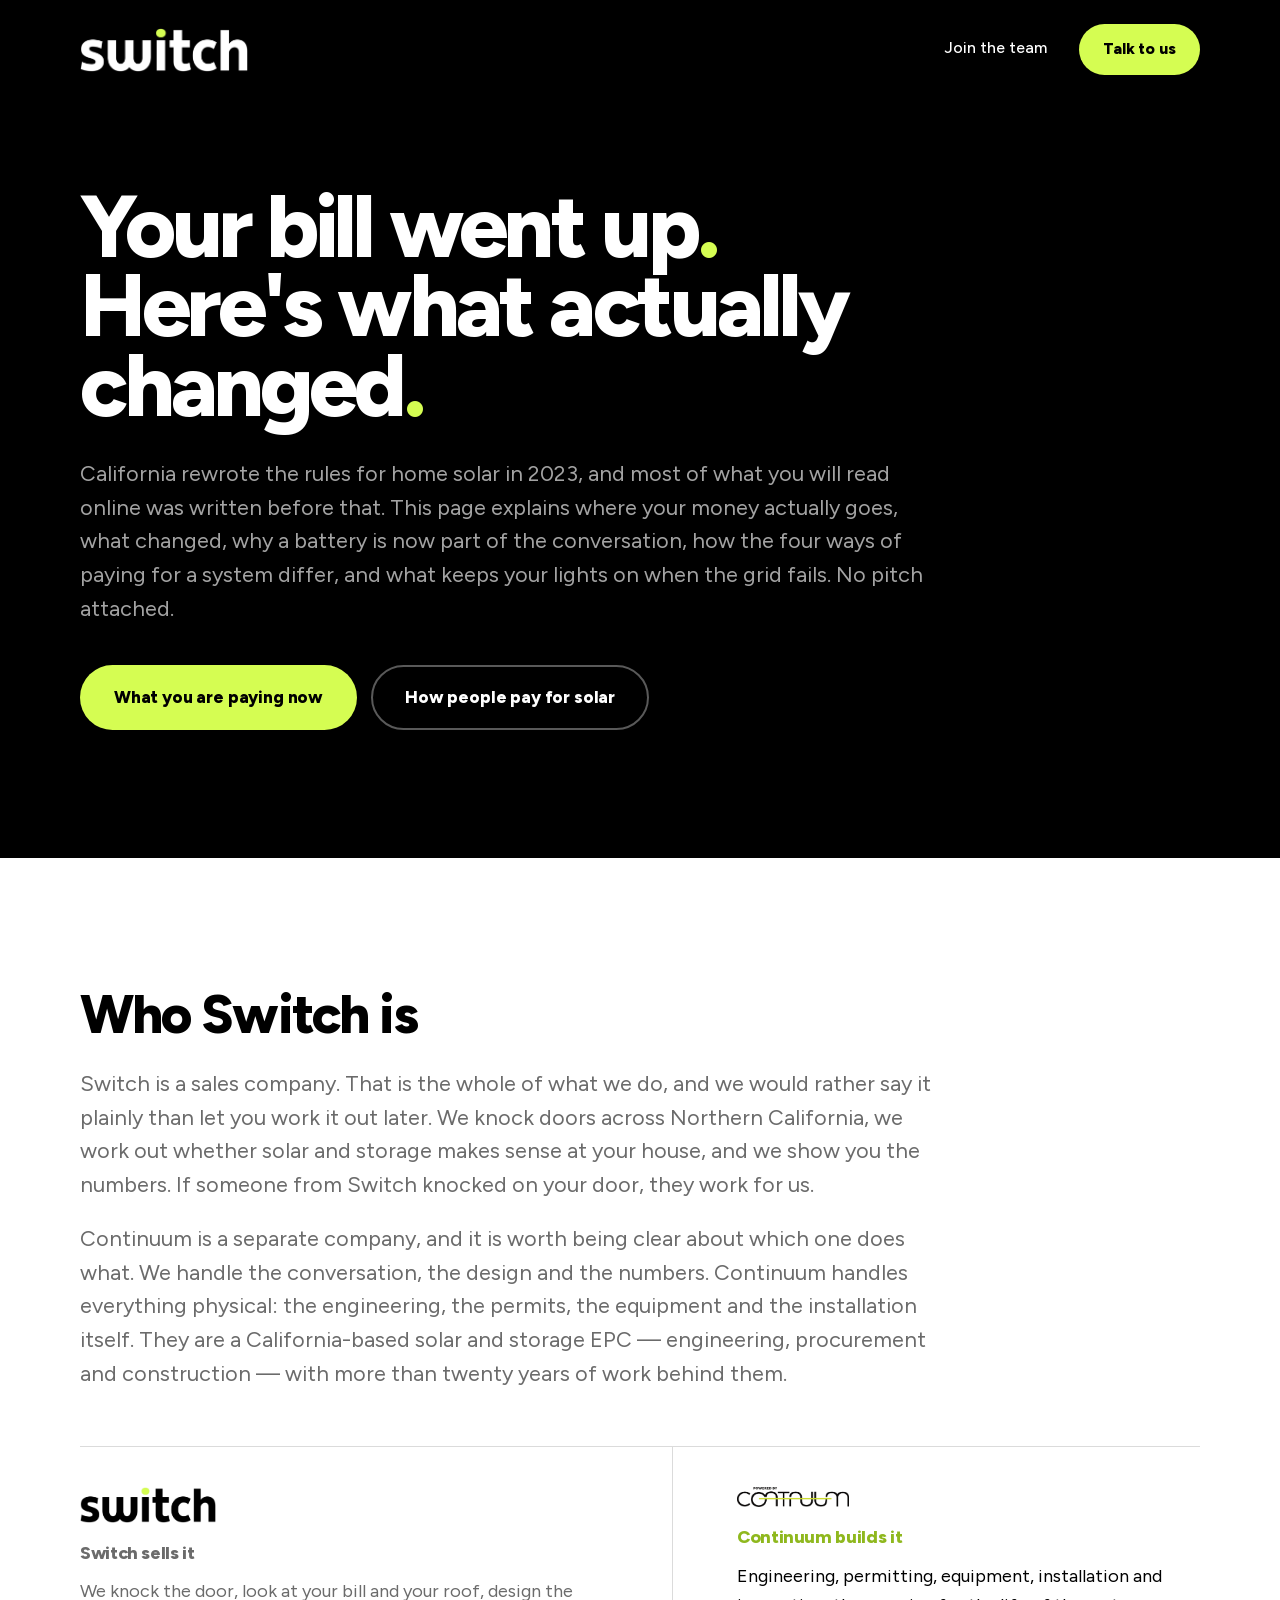
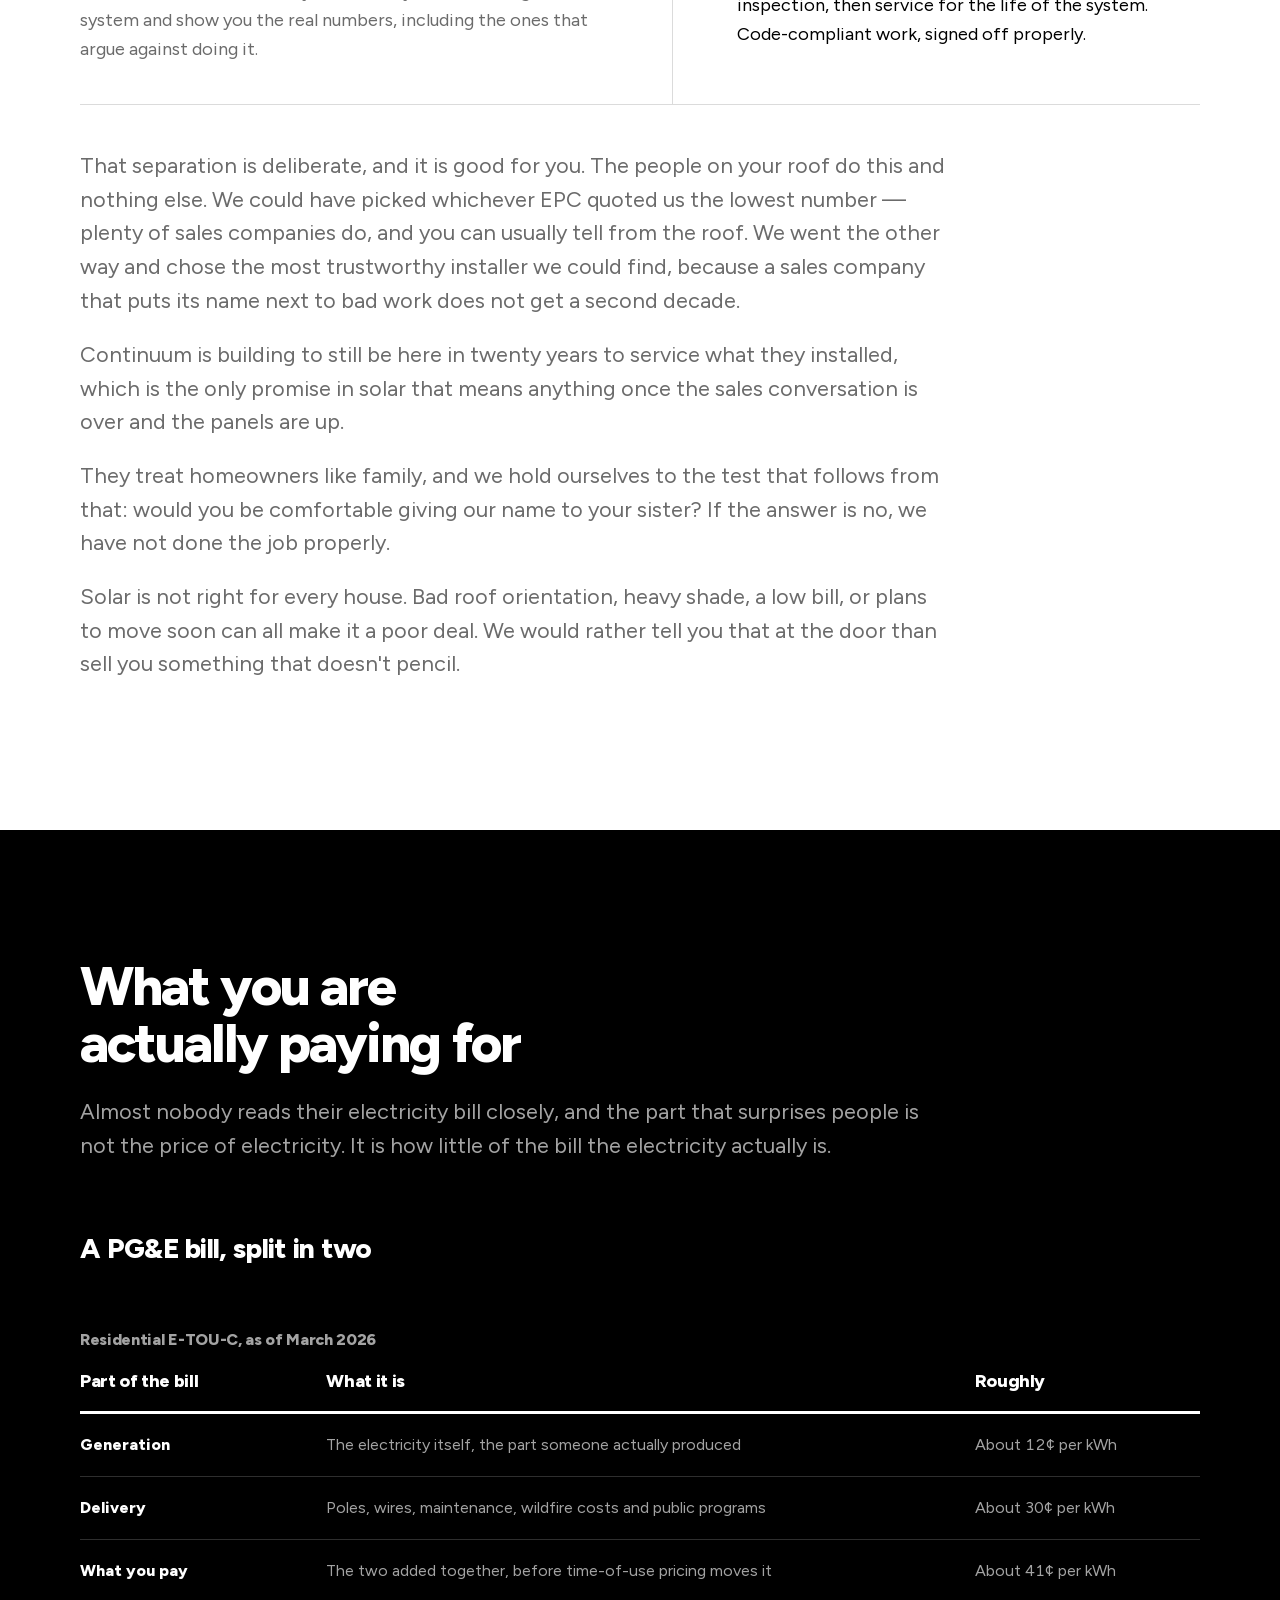
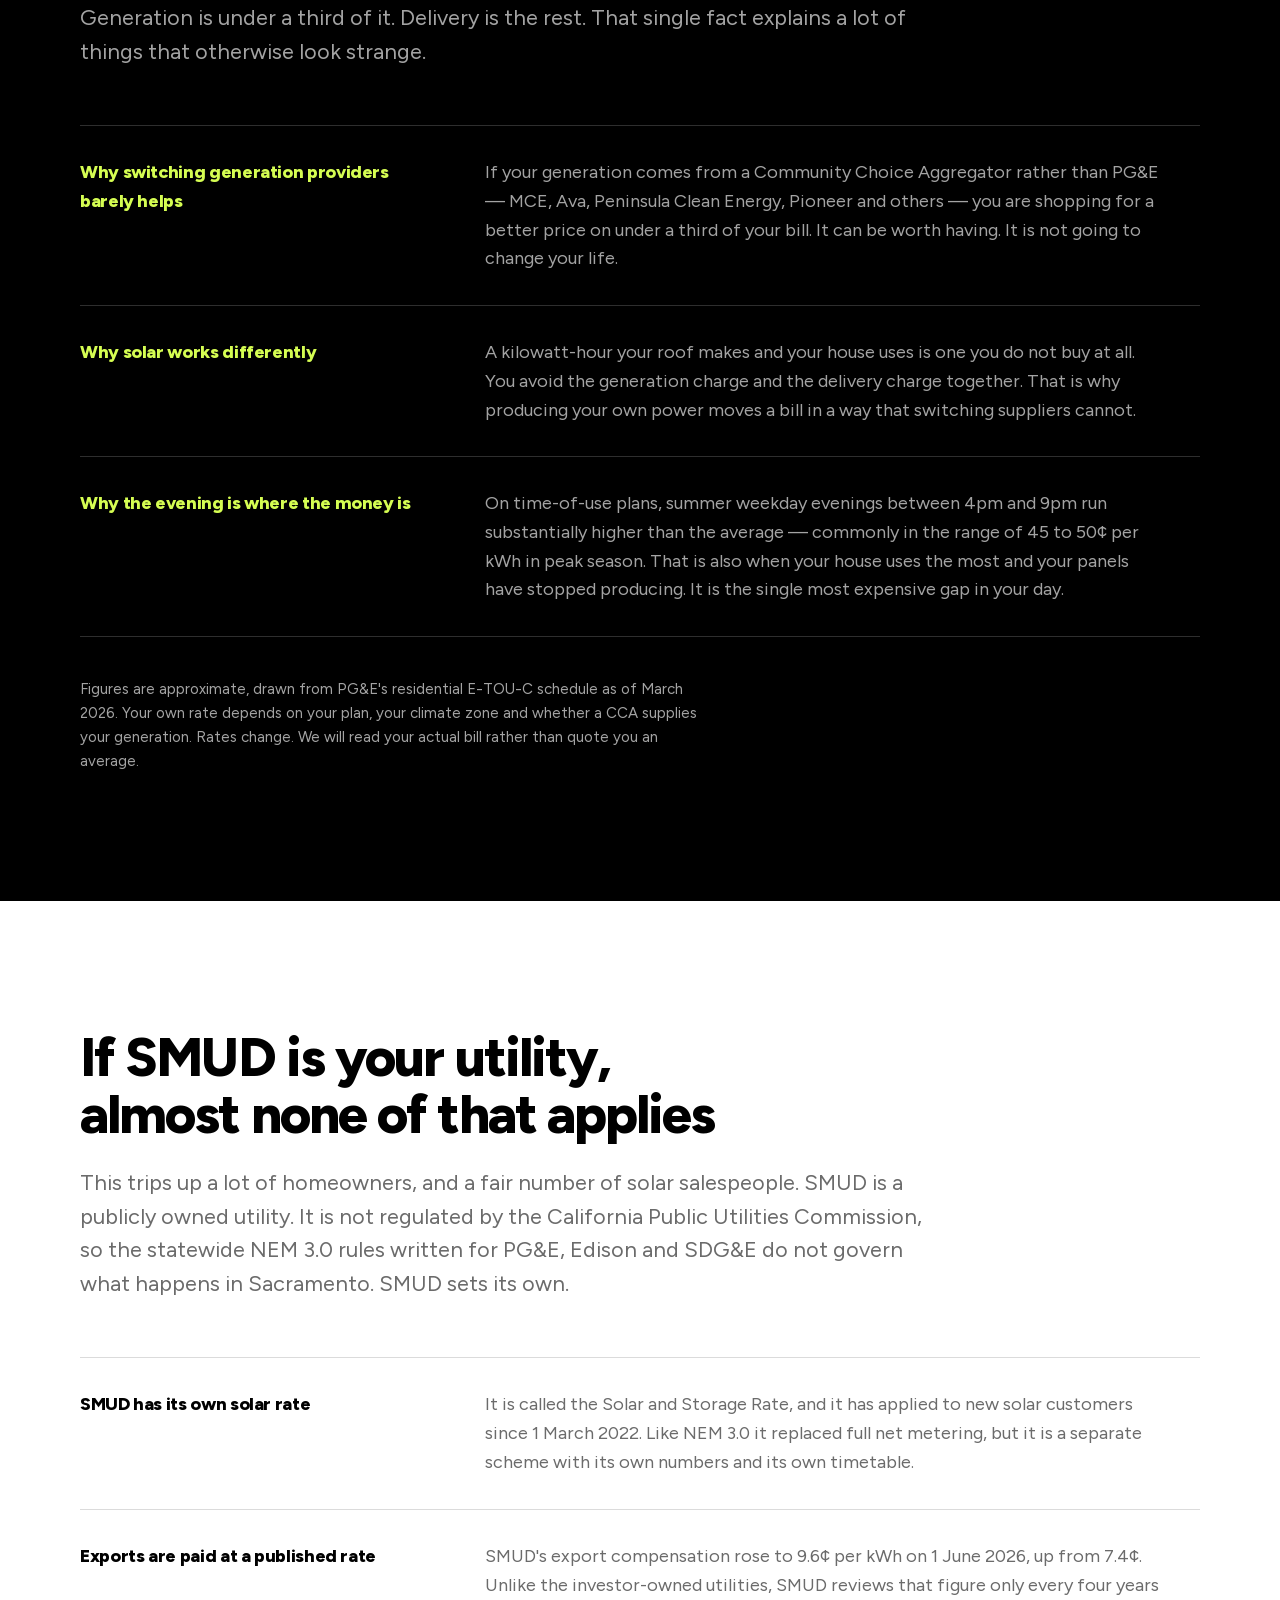
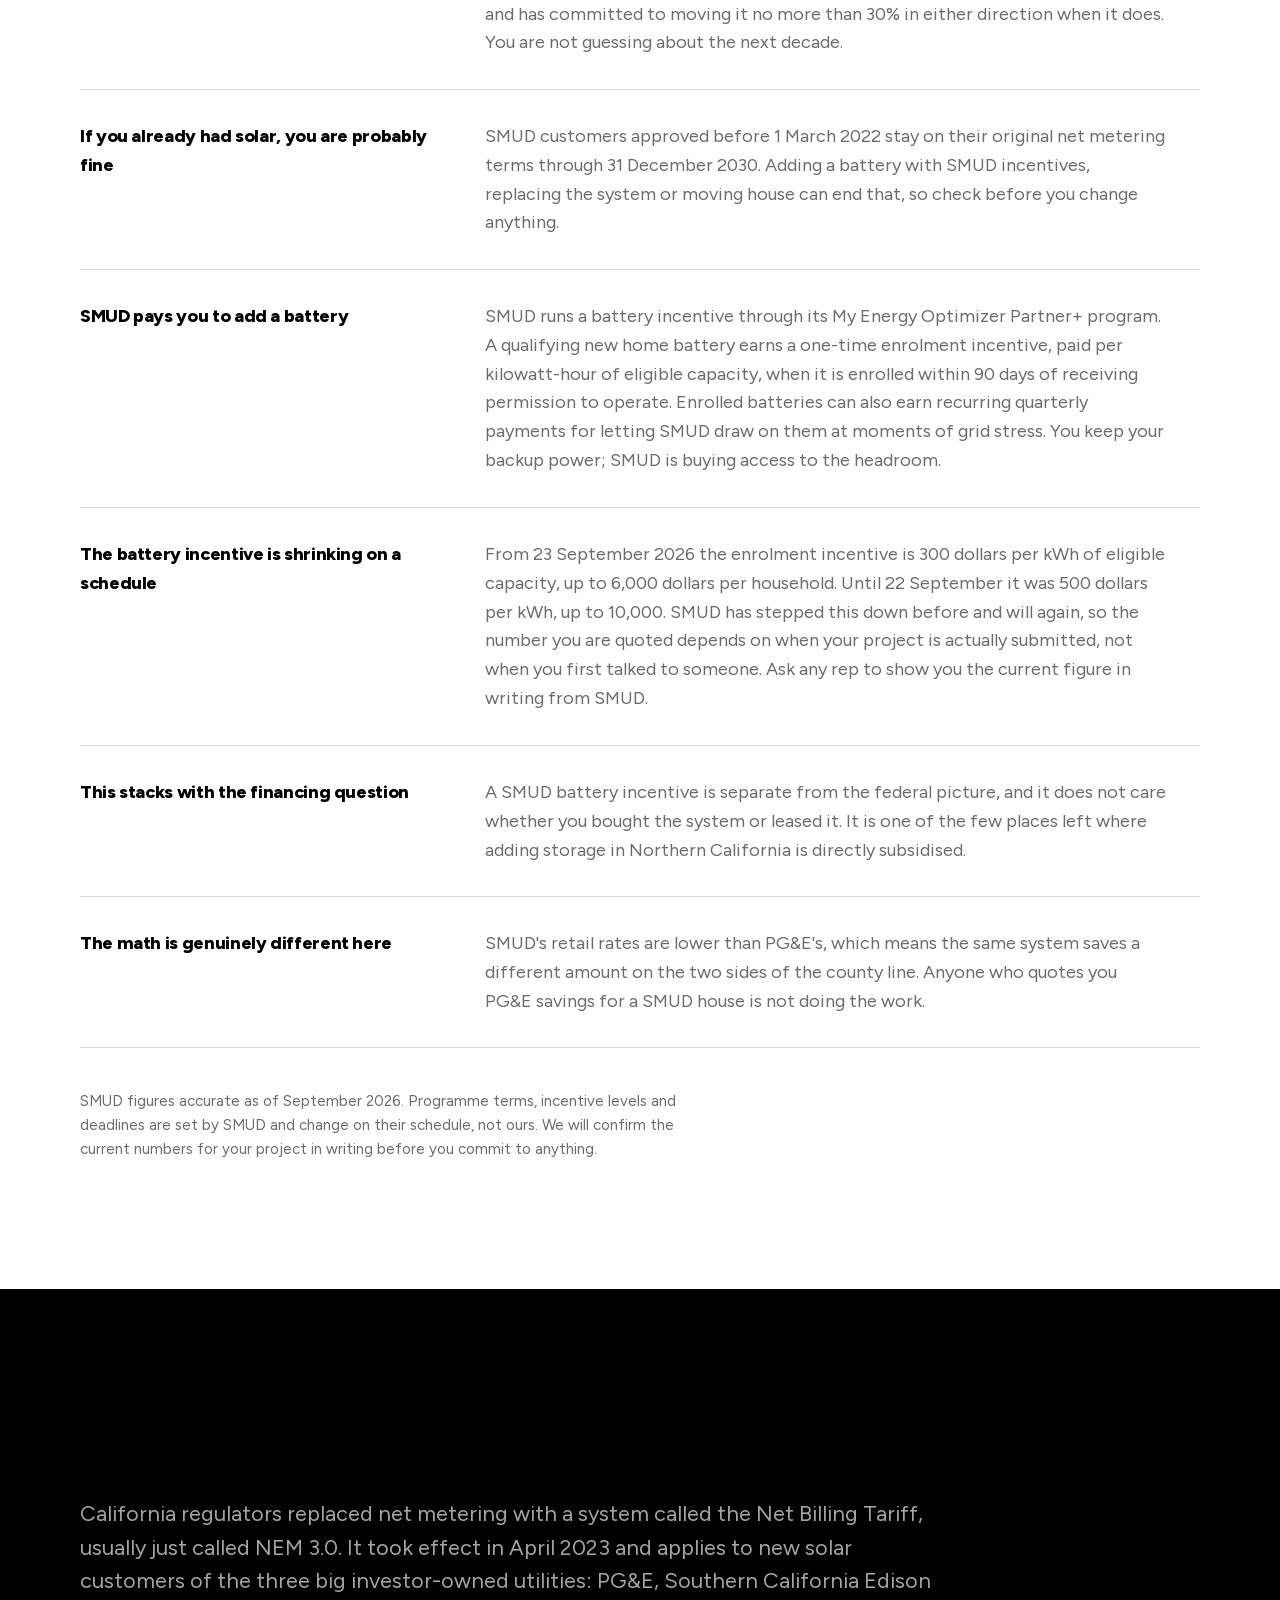
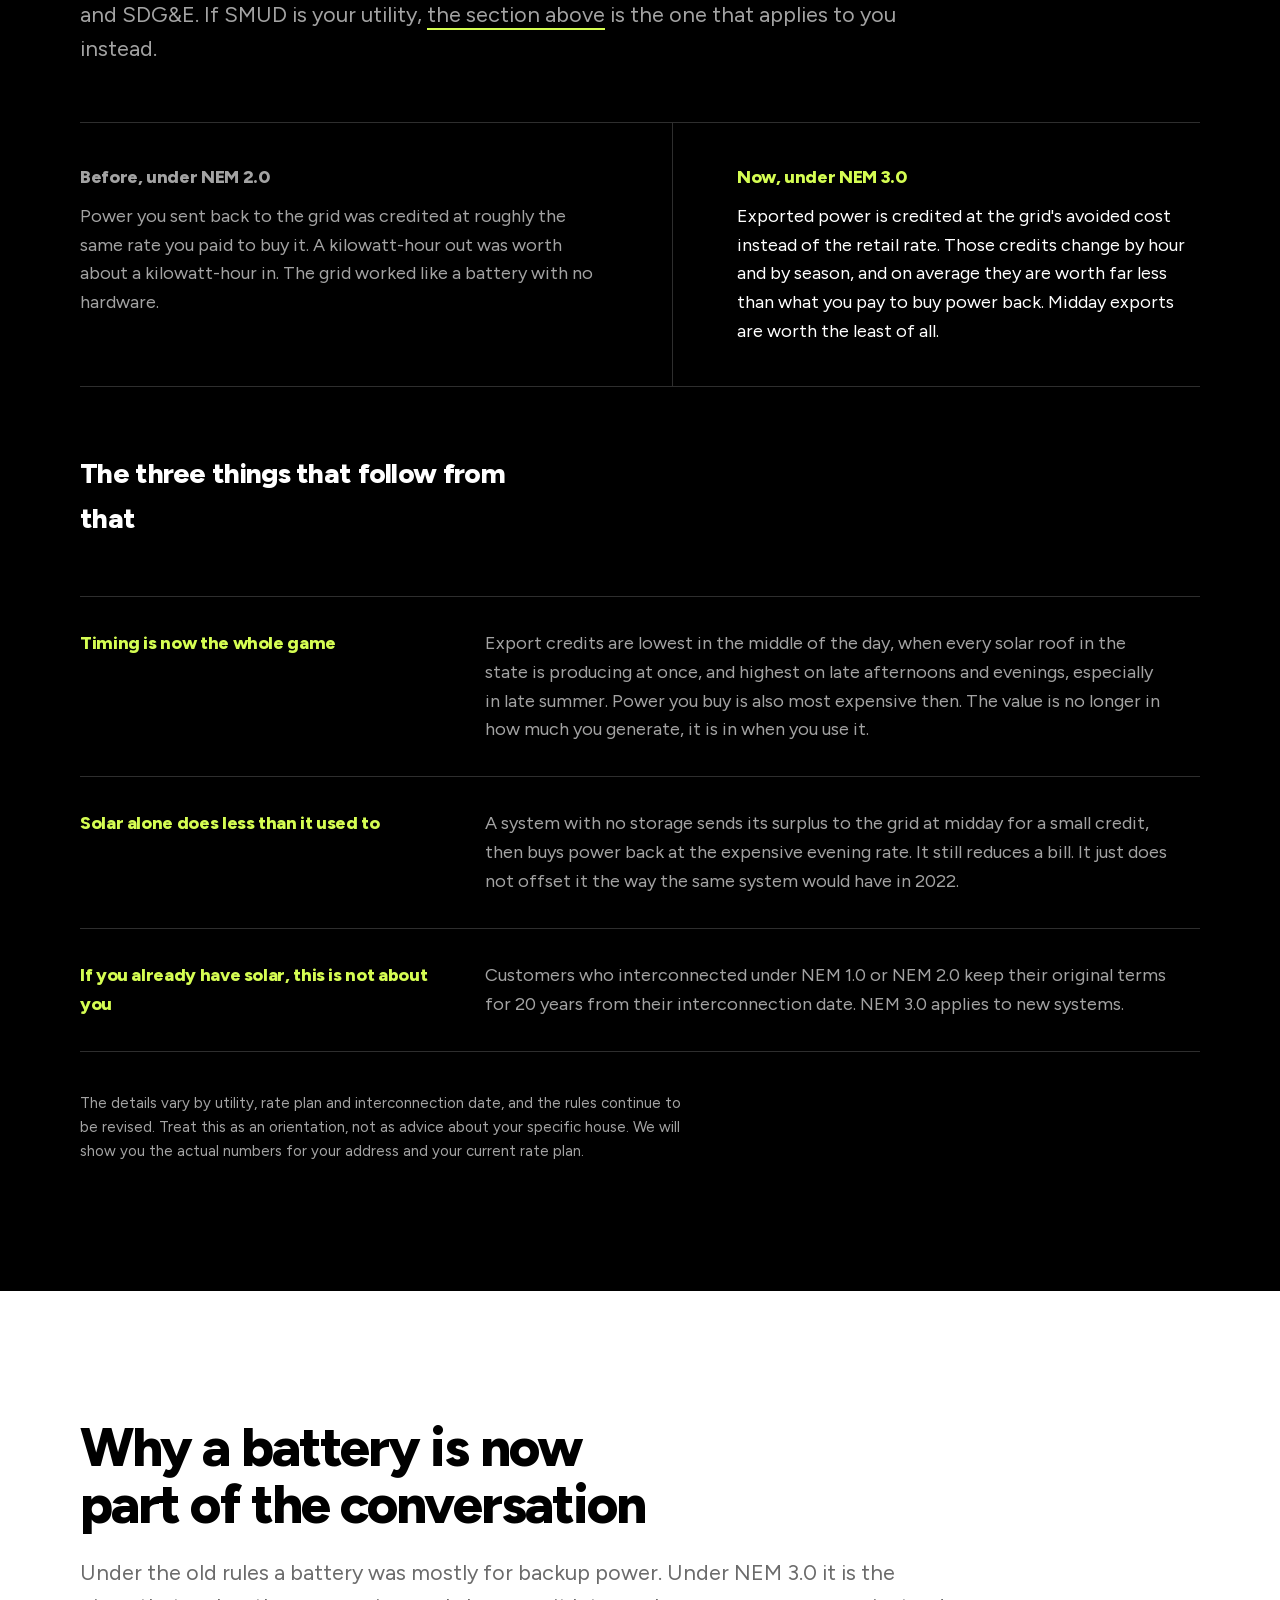
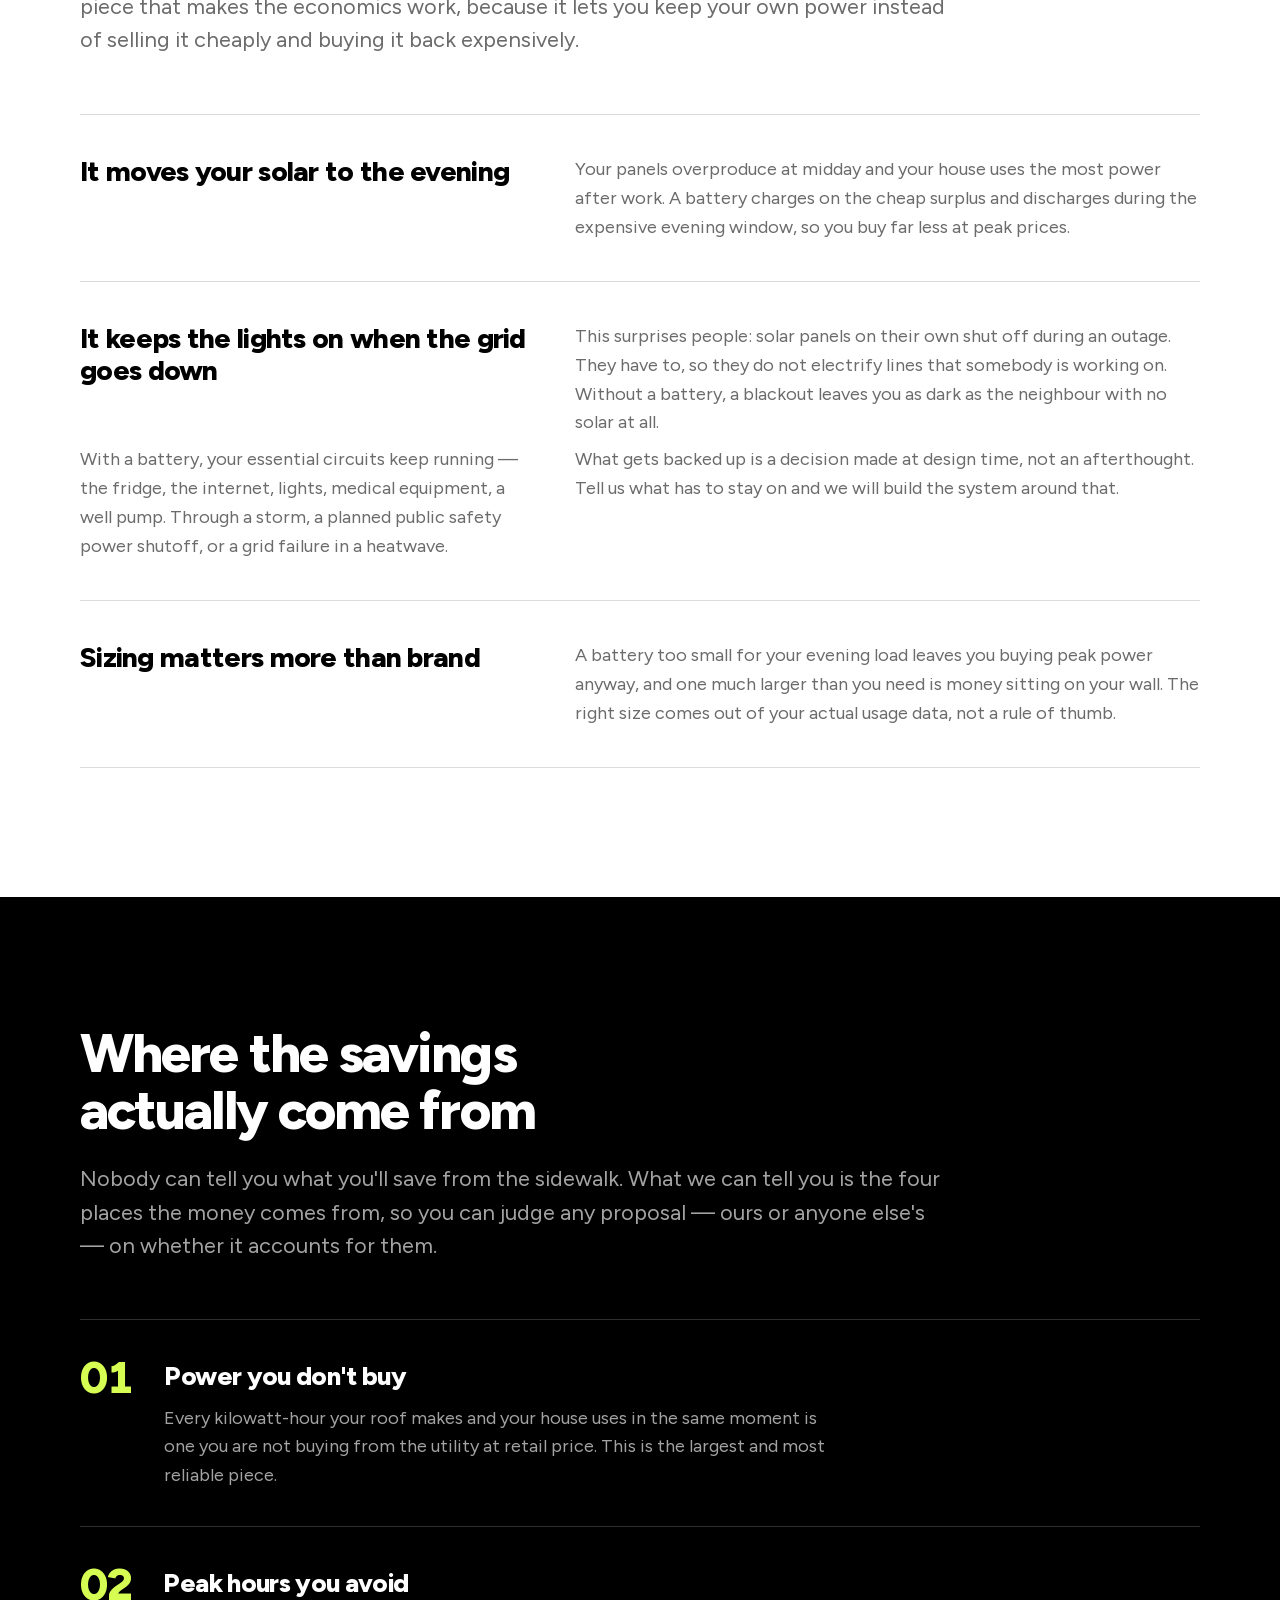
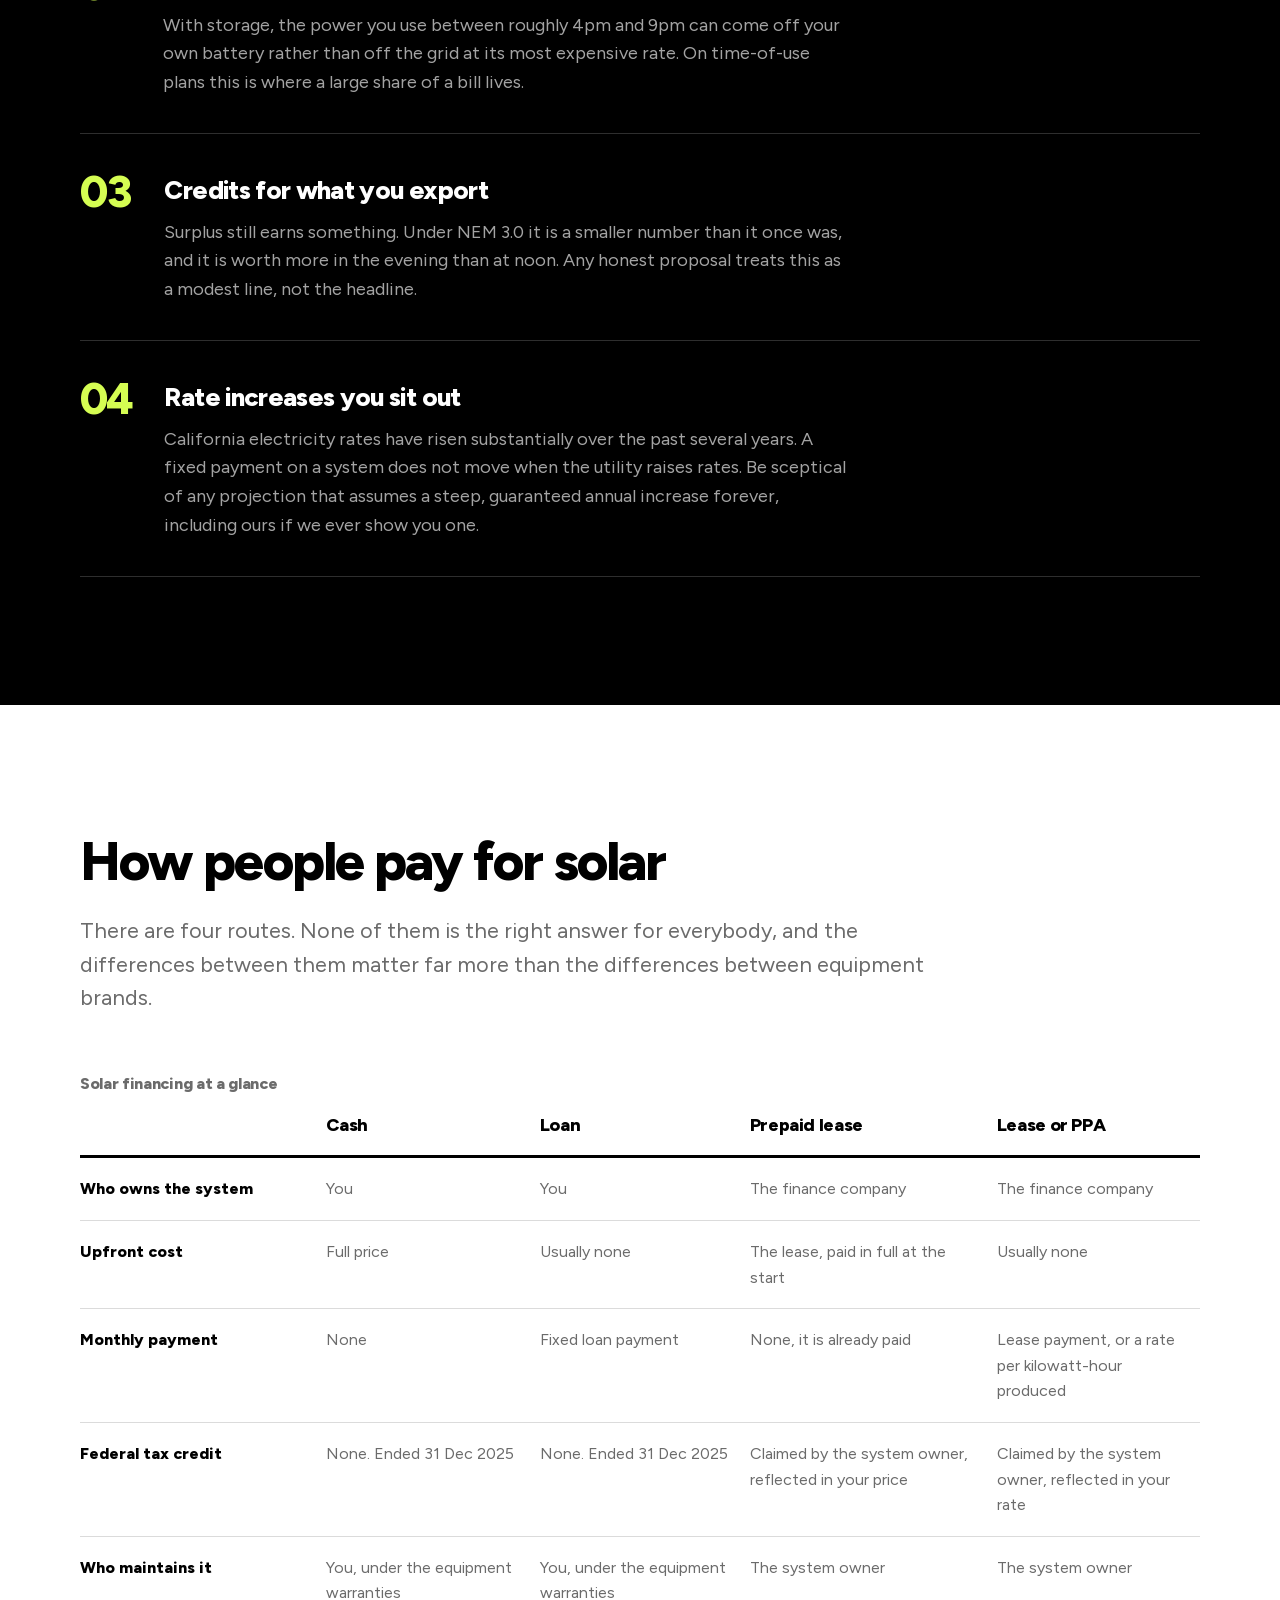
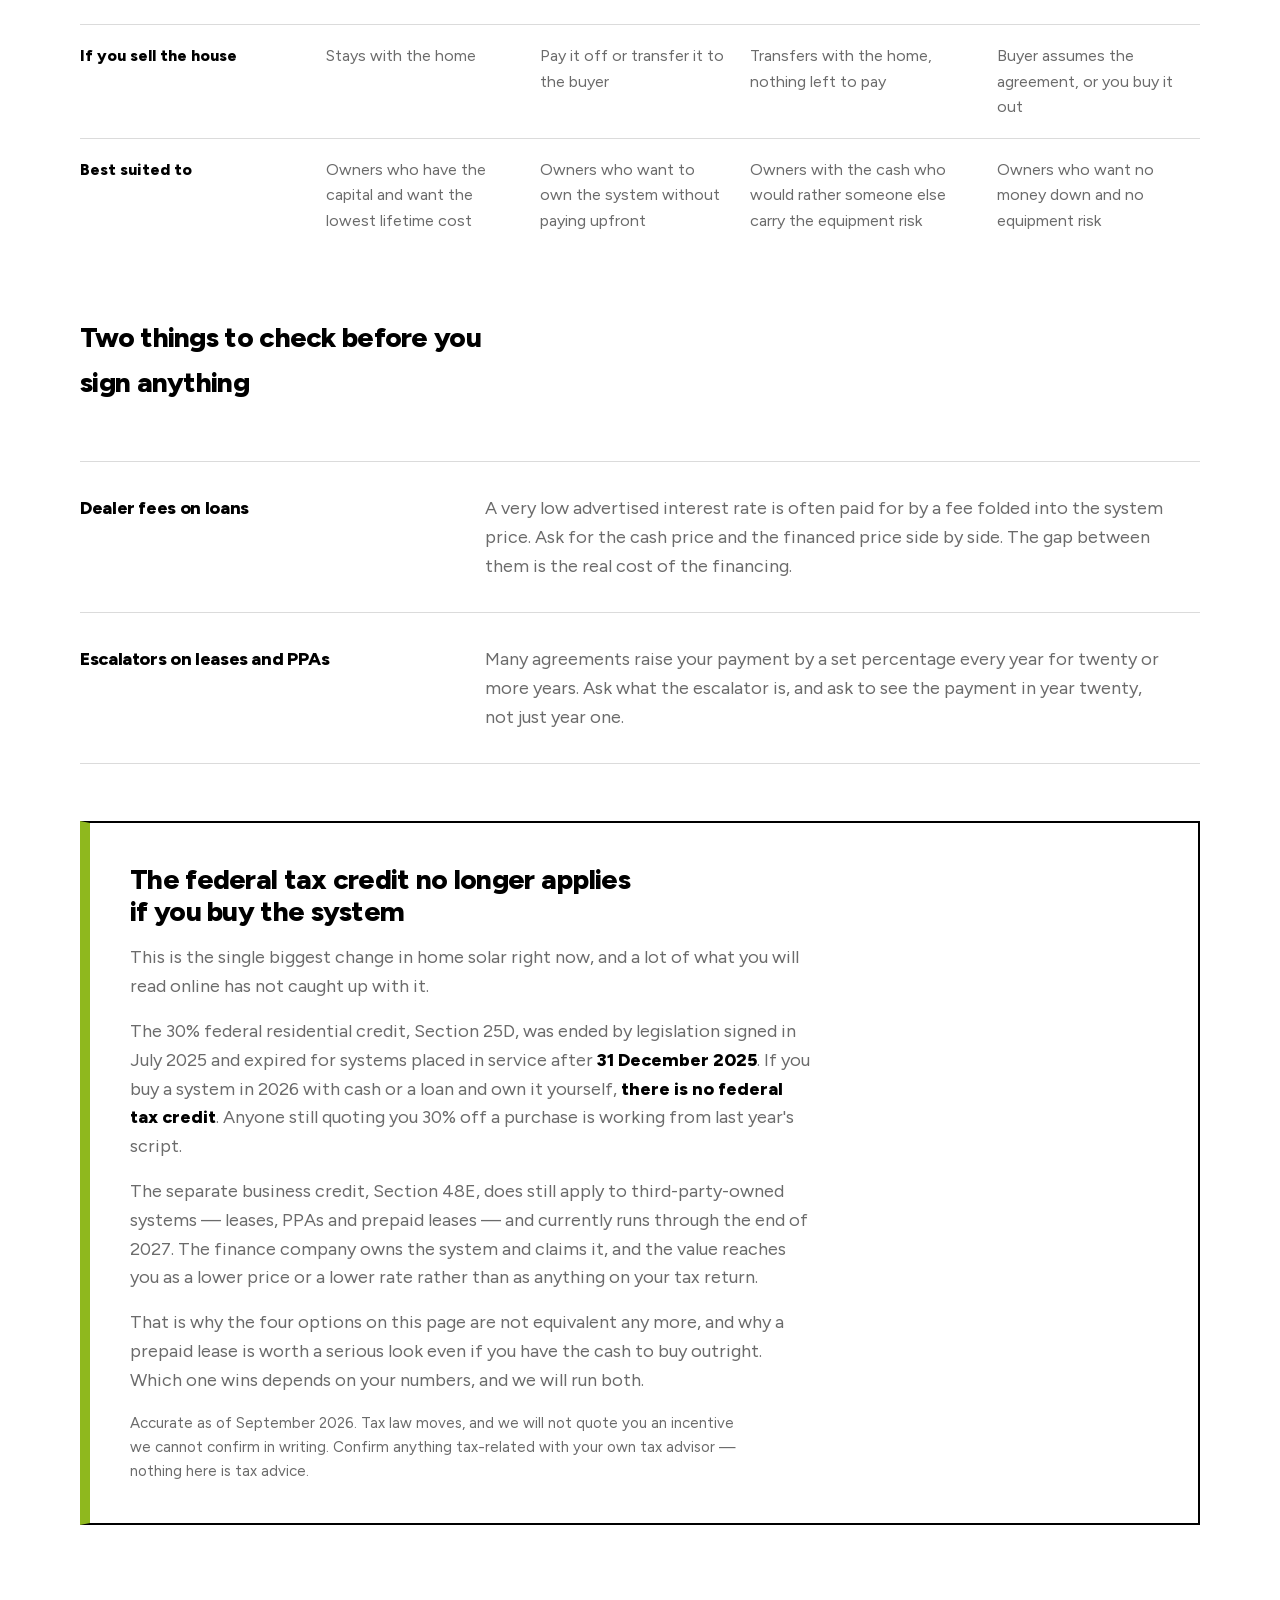
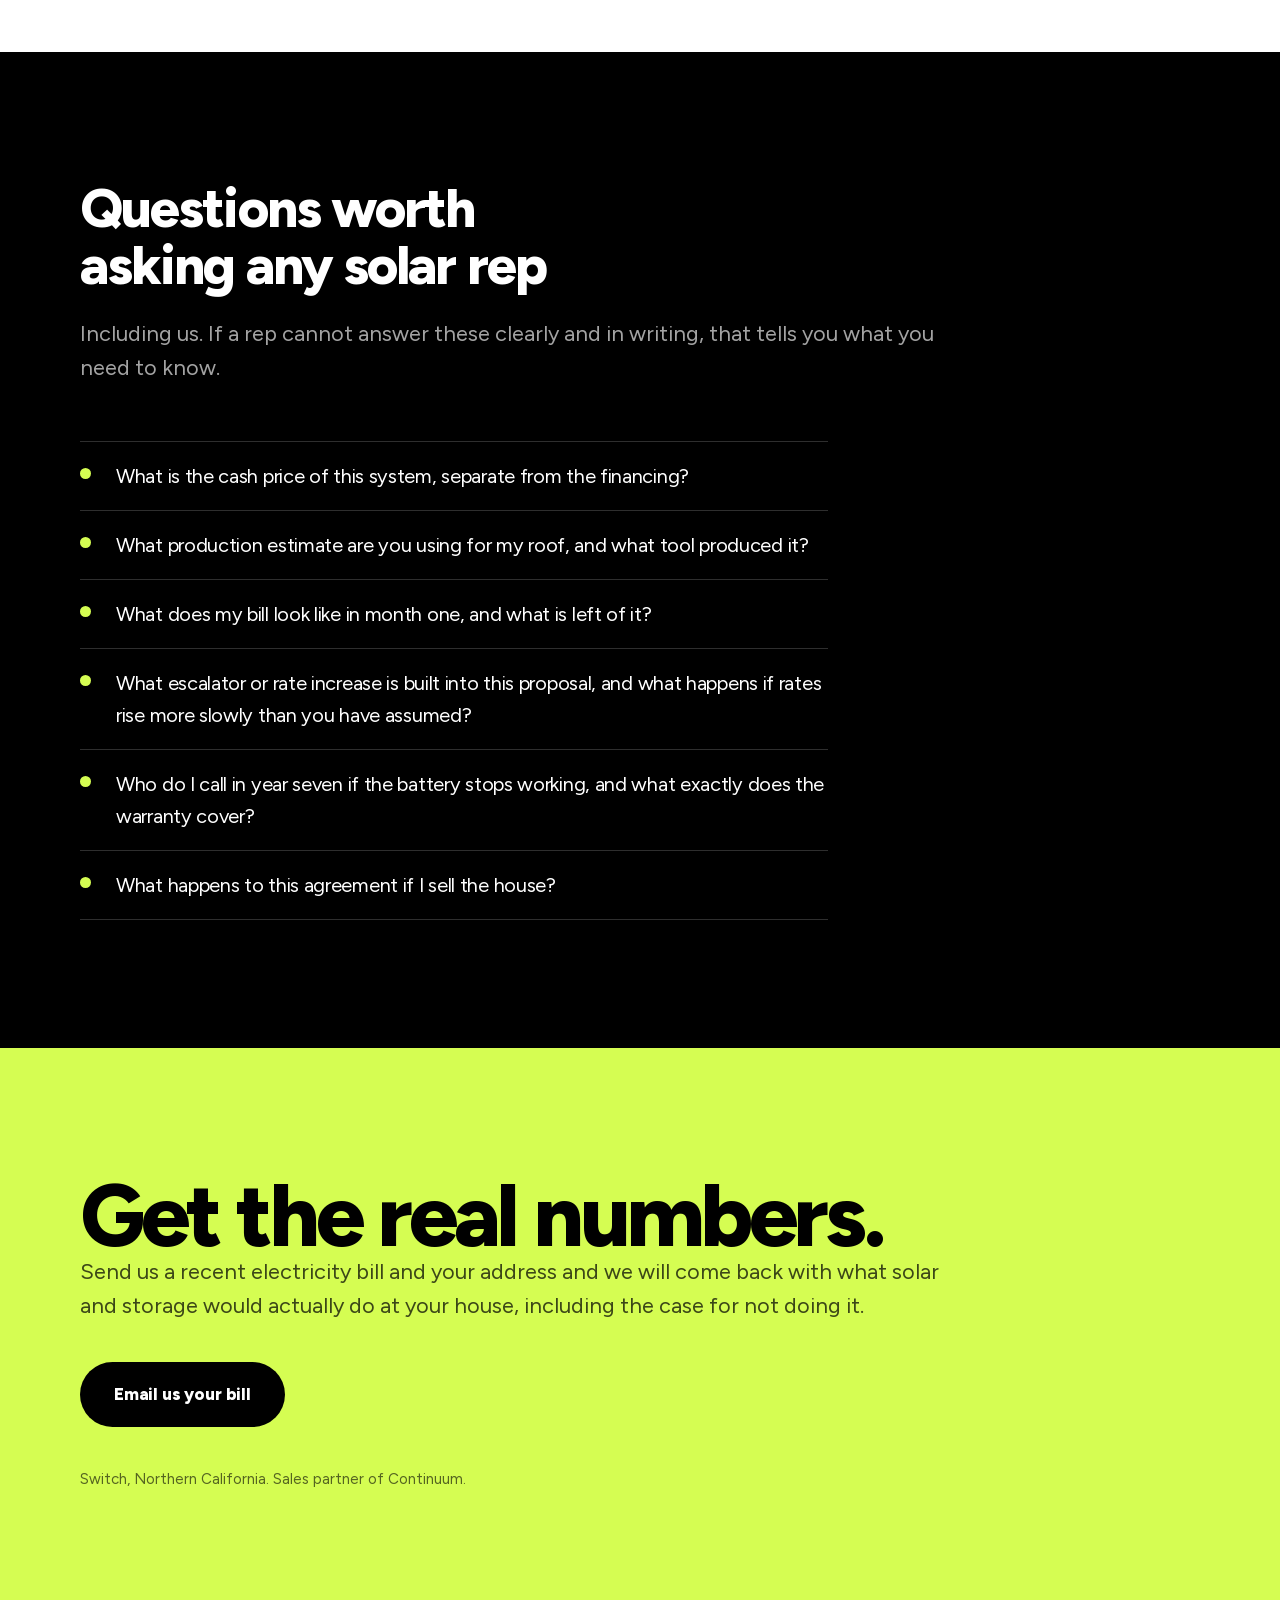
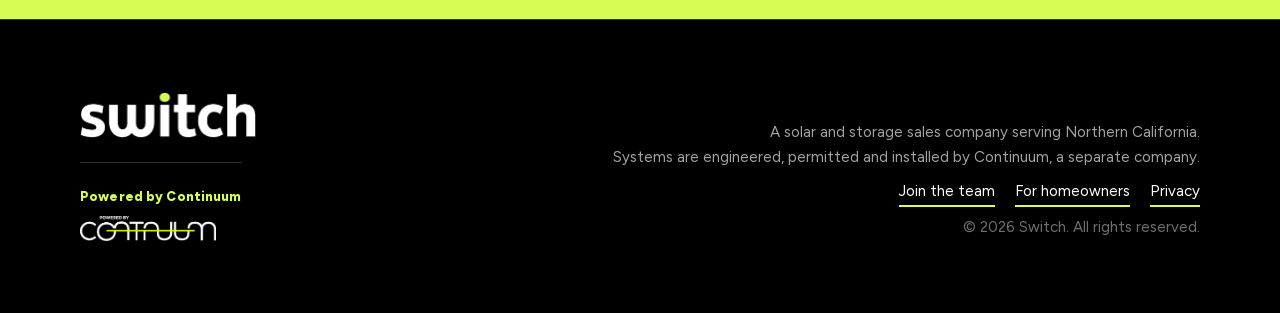
==== commit f30ad5b6: "Add a motion layer, and expand the tools section Flipping the hero switch now powers the page on: th" ====
--- a/homeowners.html
+++ b/homeowners.html
@@ -15,6 +15,7 @@
 <meta name="twitter:card" content="summary_large_image">
 <link rel="preload" href="assets/fonts/figtree-variable.woff2" as="font" type="font/woff2" crossorigin>
 <link rel="stylesheet" href="styles.css">
+<script>document.documentElement.classList.add("js");</script>
 </head>
 <body>
 <a class="skip" href="#main">Skip to content</a>
@@ -93,17 +94,17 @@
             <tr>
               <th scope="row">Generation</th>
               <td>The electricity itself, the part someone actually produced</td>
-              <td>About 12&cent; per kWh</td>
+              <td>About <span class="count" data-count-to="12">12</span>&cent; per kWh</td>
             </tr>
             <tr>
               <th scope="row">Delivery</th>
               <td>Poles, wires, maintenance, wildfire costs and public programs</td>
-              <td>About 30&cent; per kWh</td>
+              <td>About <span class="count" data-count-to="30">30</span>&cent; per kWh</td>
             </tr>
             <tr>
               <th scope="row">What you pay</th>
               <td>The two added together, before time-of-use pricing moves it</td>
-              <td>About 41&cent; per kWh</td>
+              <td>About <span class="count" data-count-to="41">41</span>&cent; per kWh</td>
             </tr>
           </tbody>
         </table>
@@ -277,7 +278,7 @@
       <h2 class="h2">How people pay for solar</h2>
       <p class="lede">There are four routes. None of them is the right answer for everybody, and the differences between them matter far more than the differences between equipment brands.</p>
 
-      <p class="table-hint">Scroll the table sideways to compare all three.</p>
+      <p class="table-hint">Scroll the table sideways to compare every option.</p>
       <div class="table-scroll" tabindex="0" role="region" aria-label="Comparison of solar financing options">
         <table class="table table--wide">
           <caption class="table__caption">Solar financing at a glance</caption>
--- a/styles.css
+++ b/styles.css
@@ -717,3 +717,204 @@
 .callout p:last-child { margin-bottom: 0; }
 .callout strong { color: var(--ink); font-weight: 800; }
 .callout__note { font-size: .9375rem; }
+
+/* ============================================================
+   MOTION LAYER
+   Hand-built, no libraries, nothing loaded from a third party.
+   Everything here is suppressed under prefers-reduced-motion,
+   and every animated element is fully legible in its rest state.
+   ============================================================ */
+
+/* ---------- hero ambience ---------- */
+
+.slab.hero { position: relative; overflow: hidden; isolation: isolate; }
+.hero__content { position: relative; z-index: 2; }
+
+.hero__bg {
+  position: absolute;
+  inset: 0;
+  z-index: 0;
+  pointer-events: none;
+}
+
+/* faint engineering grid, brightens when the switch is on */
+.hero__grid {
+  position: absolute;
+  inset: -2px;
+  background-image:
+    linear-gradient(to right, rgba(213,253,82,.22) 1px, transparent 1px),
+    linear-gradient(to bottom, rgba(213,253,82,.22) 1px, transparent 1px);
+  background-size: 68px 68px;
+  opacity: .16;
+  transition: opacity .9s ease;
+  /* fades out toward the edges so it reads as depth, not wallpaper */
+  -webkit-mask-image: radial-gradient(ellipse 85% 70% at 30% 35%, #000 20%, transparent 78%);
+          mask-image: radial-gradient(ellipse 85% 70% at 30% 35%, #000 20%, transparent 78%);
+}
+
+/* slow-drifting light. This is the "power" in the page. */
+.hero__glow {
+  position: absolute;
+  border-radius: 50%;
+  filter: blur(90px);
+  opacity: .30;
+  transition: opacity 1.1s ease, filter 1.1s ease;
+  will-change: transform;
+}
+.hero__glow--a {
+  width: 46vw; height: 46vw;
+  min-width: 320px; min-height: 320px;
+  left: -10vw; top: -14vw;
+  background: radial-gradient(circle, rgba(213,253,82,.55), transparent 68%);
+  animation: drift-a 22s ease-in-out infinite alternate;
+}
+.hero__glow--b {
+  width: 38vw; height: 38vw;
+  min-width: 260px; min-height: 260px;
+  right: -8vw; bottom: -16vw;
+  background: radial-gradient(circle, rgba(120,200,255,.30), transparent 70%);
+  animation: drift-b 27s ease-in-out infinite alternate;
+}
+
+@keyframes drift-a {
+  from { transform: translate3d(0,0,0)      scale(1);   }
+  to   { transform: translate3d(7vw,5vh,0)  scale(1.16); }
+}
+@keyframes drift-b {
+  from { transform: translate3d(0,0,0)       scale(1.1); }
+  to   { transform: translate3d(-6vw,-4vh,0) scale(.92); }
+}
+
+/* a single sweep of light, fired when the switch is thrown */
+.hero__surge {
+  position: absolute;
+  inset: 0;
+  opacity: 0;
+  background: linear-gradient(105deg,
+    transparent 38%,
+    rgba(213,253,82,.20) 48%,
+    rgba(255,255,255,.30) 51%,
+    rgba(213,253,82,.20) 54%,
+    transparent 64%);
+  transform: translateX(-100%);
+}
+.hero.is-live .hero__surge { animation: surge 1.05s cubic-bezier(.3,.7,.3,1) 1; }
+@keyframes surge {
+  0%   { opacity: 0;  transform: translateX(-100%); }
+  12%  { opacity: 1; }
+  100% { opacity: 0;  transform: translateX(100%); }
+}
+
+/* horizon line that only exists once the page is powered */
+.hero__scan {
+  position: absolute;
+  left: 0; right: 0; bottom: 18%;
+  height: 1px;
+  background: linear-gradient(to right, transparent, rgba(213,253,82,.55), transparent);
+  opacity: 0;
+  transform: scaleX(.3);
+  transition: opacity .8s ease .15s, transform 1.2s cubic-bezier(.2,.8,.2,1) .15s;
+}
+
+/* powered-on state, driven by the switch */
+.hero.is-live .hero__grid { opacity: .42; }
+.hero.is-live .hero__glow--a { opacity: .62; filter: blur(74px); }
+.hero.is-live .hero__glow--b { opacity: .46; }
+.hero.is-live .hero__scan { opacity: 1; transform: scaleX(1); }
+
+/* the switch itself gains a halo once it is on */
+.flip.is-on .switch__track {
+  box-shadow: 0 0 0 1px rgba(213,253,82,.5), 0 0 34px rgba(213,253,82,.38);
+}
+.flip.is-on .switch__knob { box-shadow: 0 0 22px rgba(213,253,82,.75); }
+.switch__track, .switch__knob { will-change: transform, box-shadow; }
+
+/* ---------- scroll reveals ---------- */
+/* Default is visible. The .js class is set by an inline script in <head>,
+   so content is never hidden when JavaScript is unavailable. */
+
+.js .reveal {
+  opacity: 0;
+  transform: translate3d(0, 22px, 0) scale(.985);
+  transition:
+    opacity .72s cubic-bezier(.2,.7,.2,1),
+    transform .72s cubic-bezier(.2,.7,.2,1);
+  transition-delay: calc(var(--reveal-delay, 0) * 85ms);
+  will-change: opacity, transform;
+}
+.js .reveal.is-in {
+  opacity: 1;
+  transform: none;
+}
+
+/* ---------- interactive polish ---------- */
+
+.btn--volt {
+  box-shadow: 0 0 0 rgba(213,253,82,0);
+  transition: background-color .15s ease, color .15s ease,
+              box-shadow .28s ease, transform .18s cubic-bezier(.2,.8,.2,1);
+}
+.btn--volt:hover {
+  box-shadow: 0 0 34px rgba(213,253,82,.45);
+  transform: translateY(-2px);
+}
+.btn--ghost, .btn--ink, .btn--outline-ink {
+  transition: background-color .15s ease, color .15s ease,
+              border-color .15s ease, transform .18s cubic-bezier(.2,.8,.2,1);
+}
+.btn--ghost:hover, .btn--ink:hover, .btn--outline-ink:hover { transform: translateY(-2px); }
+
+/* rows lift very slightly toward the reader on hover */
+.tenet, .rhythm__row, .step {
+  transition: background-color .3s ease, box-shadow .3s ease;
+}
+.slab--ink .tenet:hover,
+.slab--ink .rhythm__row:hover,
+.slab--ink .step:hover { box-shadow: inset 0 0 60px rgba(213,253,82,.05); }
+.slab--paper .tenet:hover,
+.slab--paper .rhythm__row:hover { box-shadow: inset 0 0 60px rgba(0,0,0,.03); }
+
+/* the numerals in the join sequence glow faintly */
+.step:hover .step__n { text-shadow: 0 0 22px rgba(213,253,82,.55); }
+.step__n { transition: text-shadow .3s ease; }
+
+/* ---------- animated figures ---------- */
+
+.count { font-variant-numeric: tabular-nums; }
+
+/* ---------- motion off ---------- */
+
+@media (prefers-reduced-motion: reduce) {
+  .hero__glow--a, .hero__glow--b { animation: none; }
+  .hero.is-live .hero__surge { animation: none; }
+  .hero__scan { transition: none; }
+  .js .reveal { opacity: 1; transform: none; transition: none; }
+  .btn--volt:hover, .btn--ghost:hover, .btn--ink:hover, .btn--outline-ink:hover { transform: none; }
+}
+
+/* ---------- motion, tuned for phones ---------- */
+/* Large blur radii are expensive to composite on mobile GPUs, and a drifting
+   glow is not worth anyone's battery on a phone. Keep the look, drop the cost. */
+
+@media (max-width: 48rem) {
+  .hero__glow { filter: blur(56px); animation: none; }
+  .hero__glow--a { width: 78vw; height: 78vw; }
+  .hero__glow--b { width: 62vw; height: 62vw; }
+  .hero__grid { background-size: 44px 44px; }
+  .js .reveal { transition-duration: .55s; }
+  .js .reveal { transition-delay: calc(var(--reveal-delay, 0) * 55ms); }
+}
+
+/* Hover lifts are meaningless on touch and can stick after a tap. */
+@media (hover: none) {
+  .btn--volt:hover, .btn--ghost:hover, .btn--ink:hover, .btn--outline-ink:hover {
+    transform: none;
+    box-shadow: none;
+  }
+  .slab--ink .tenet:hover,
+  .slab--ink .rhythm__row:hover,
+  .slab--ink .step:hover,
+  .slab--paper .tenet:hover,
+  .slab--paper .rhythm__row:hover { box-shadow: none; }
+  .step:hover .step__n { text-shadow: none; }
+}
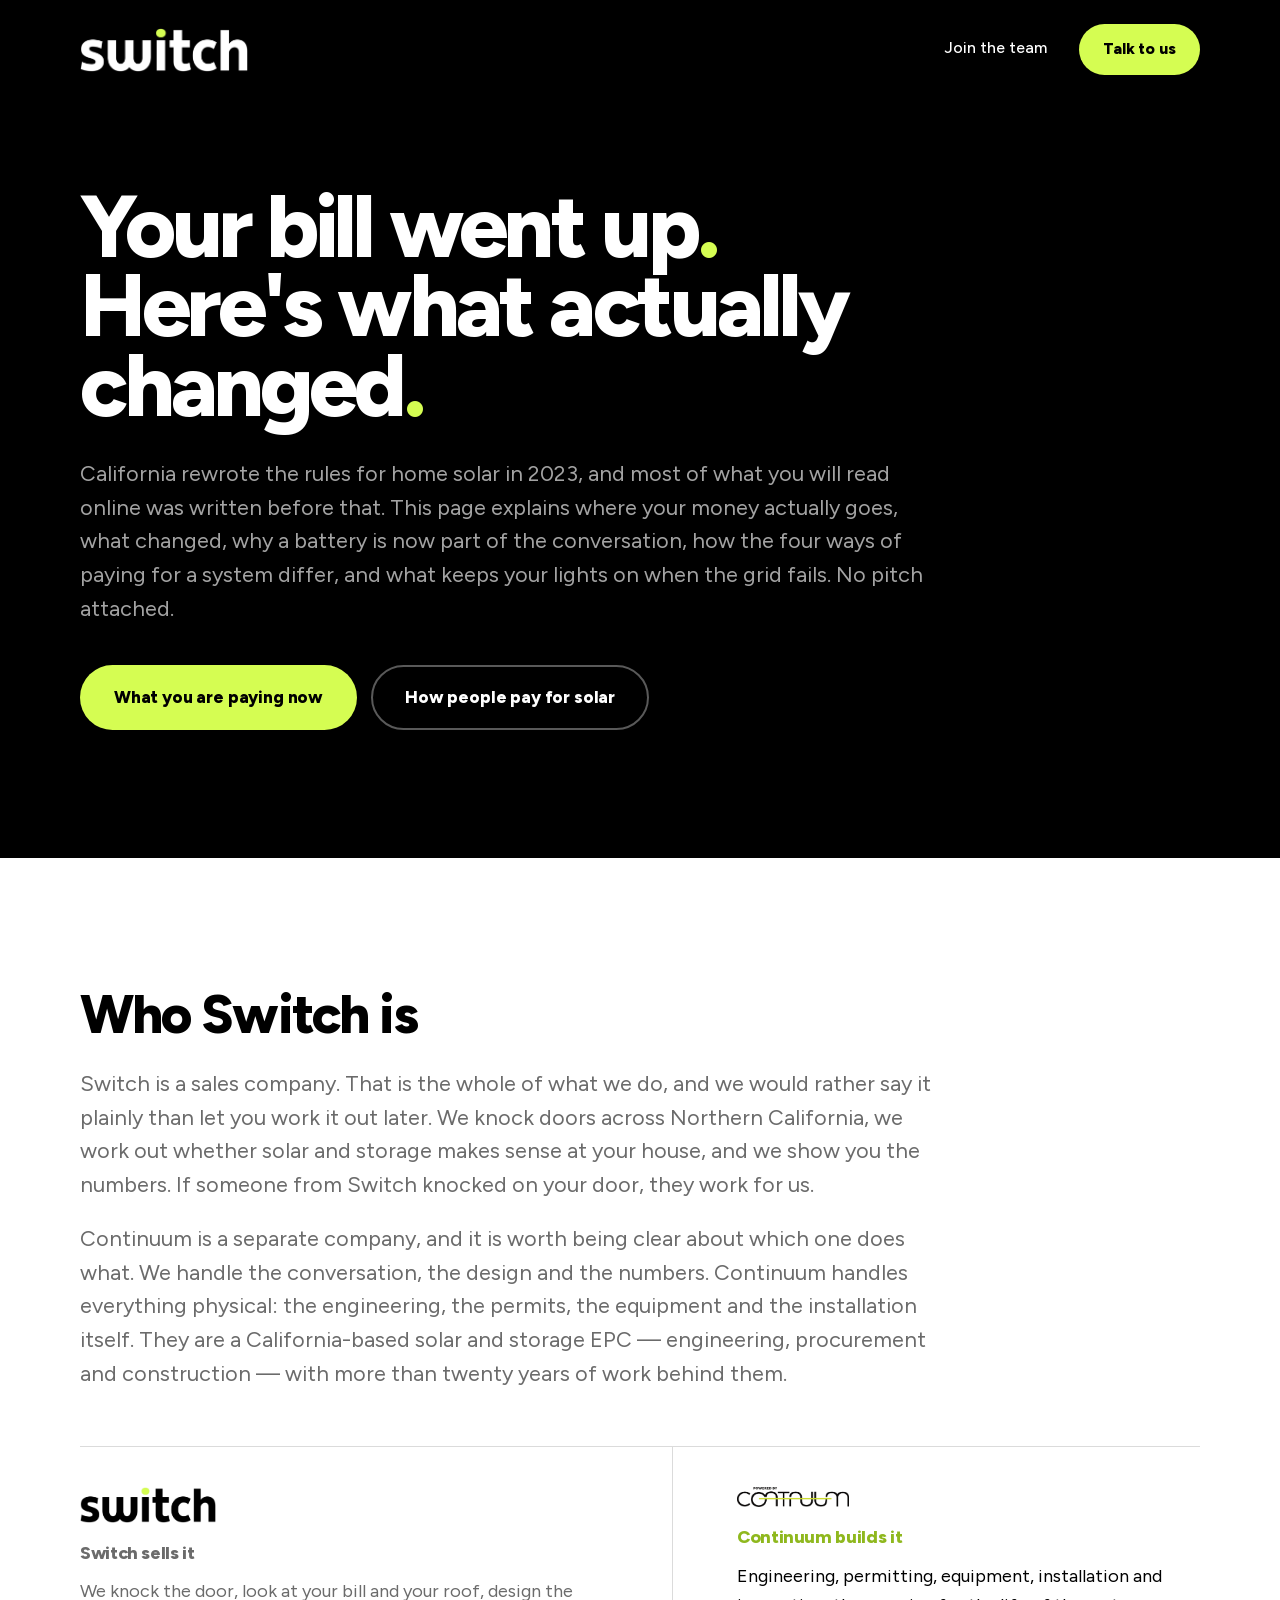
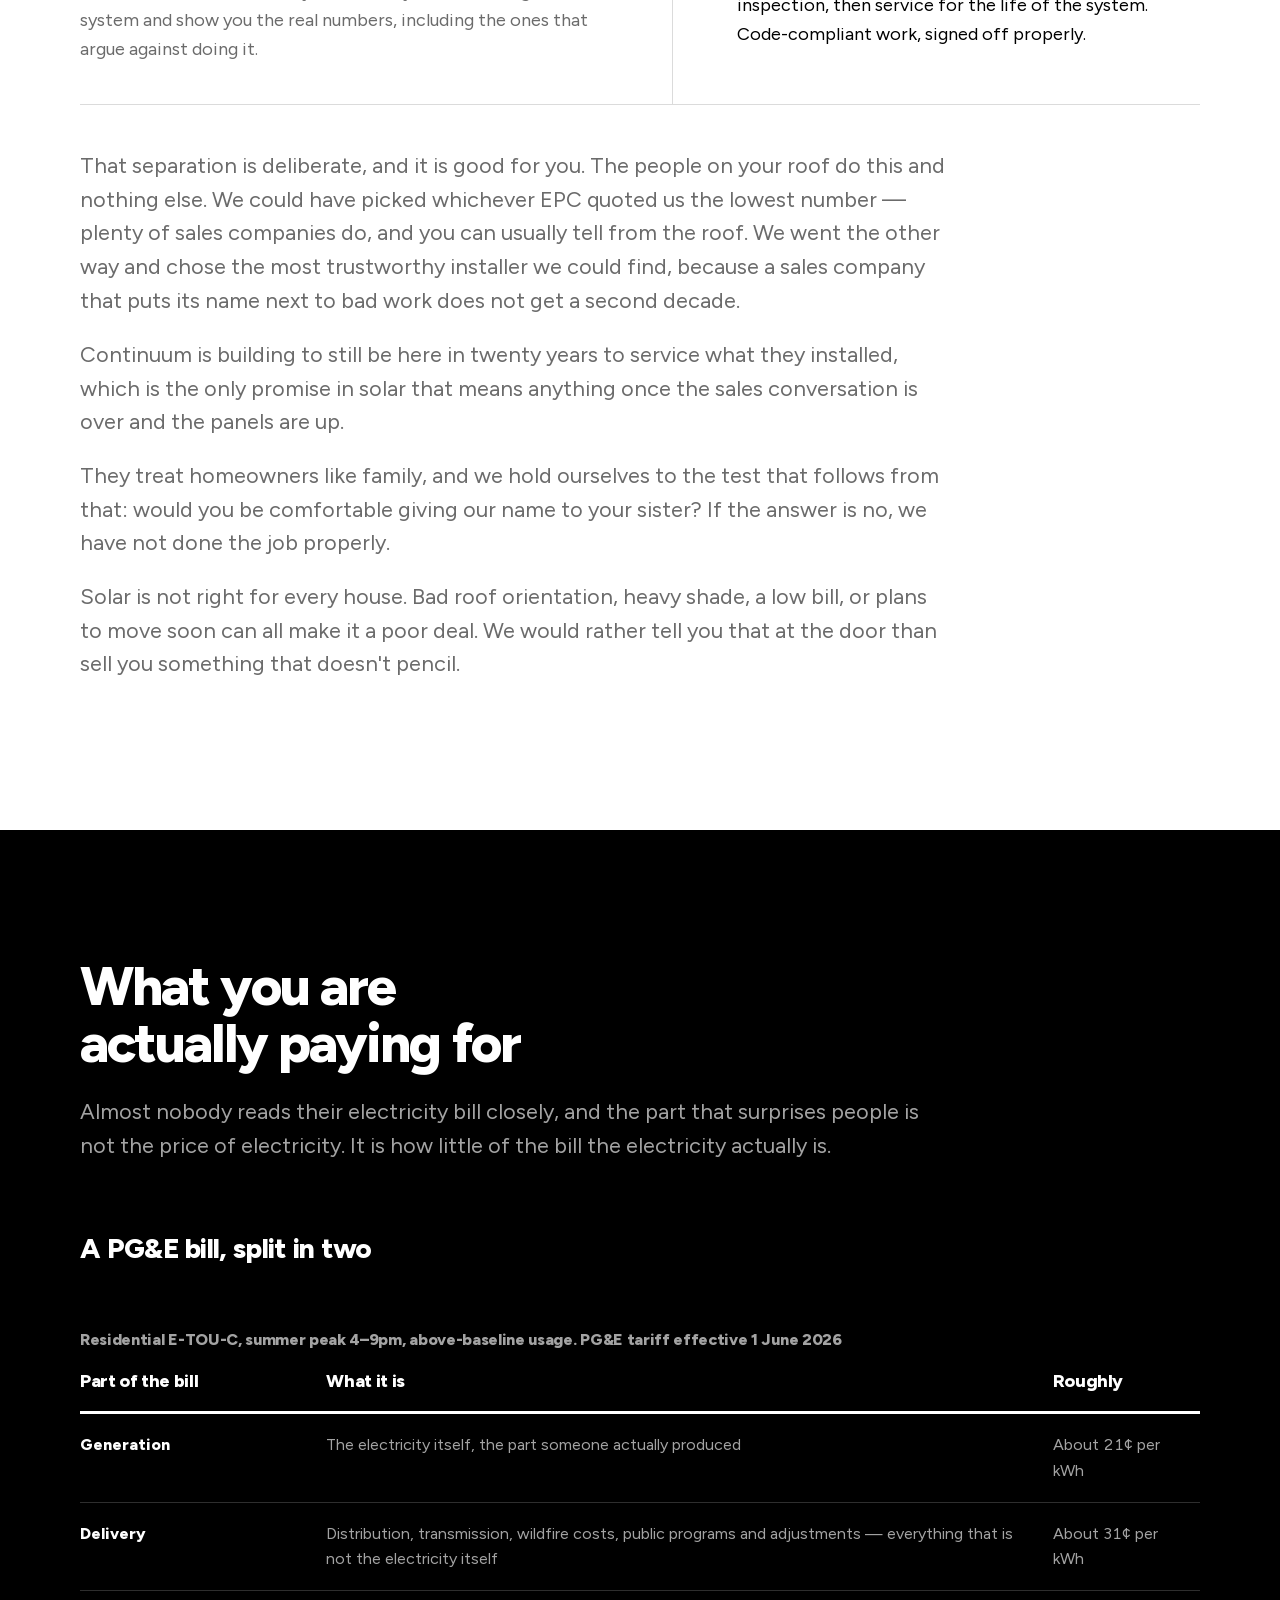
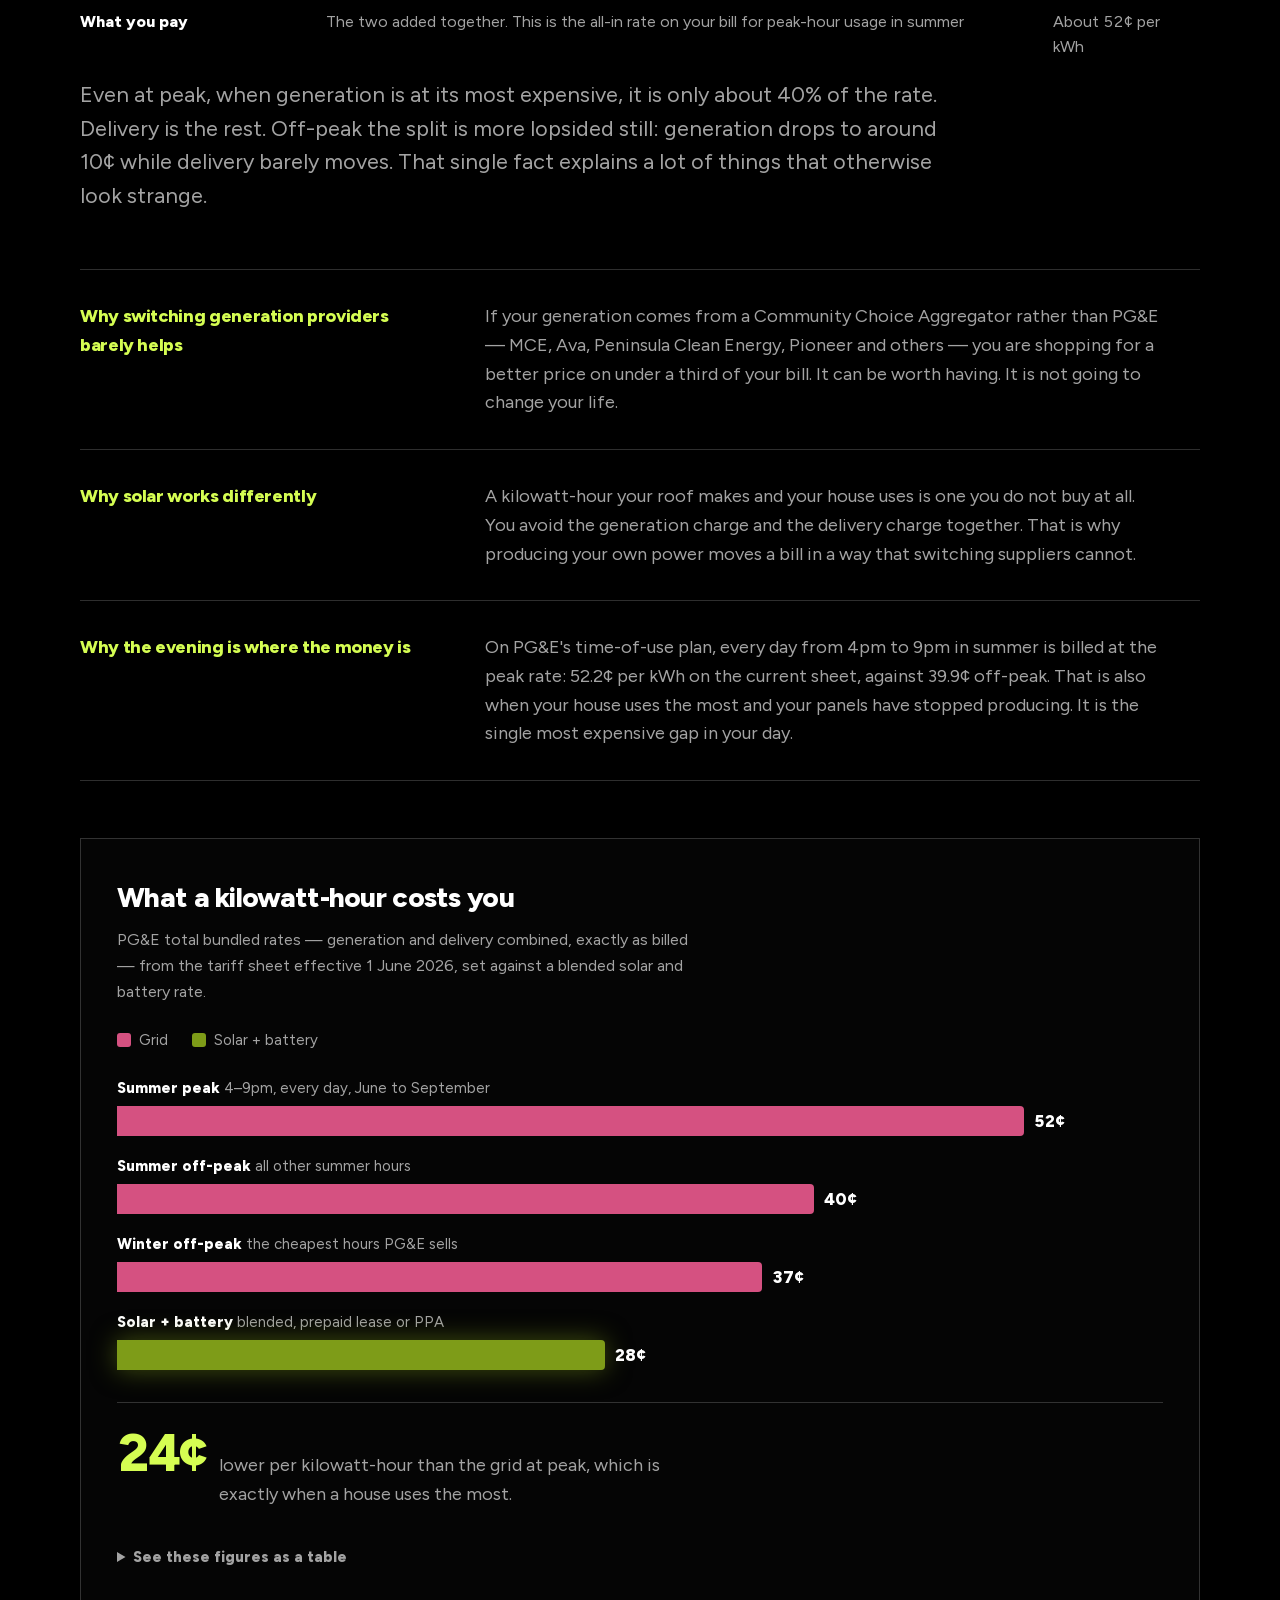
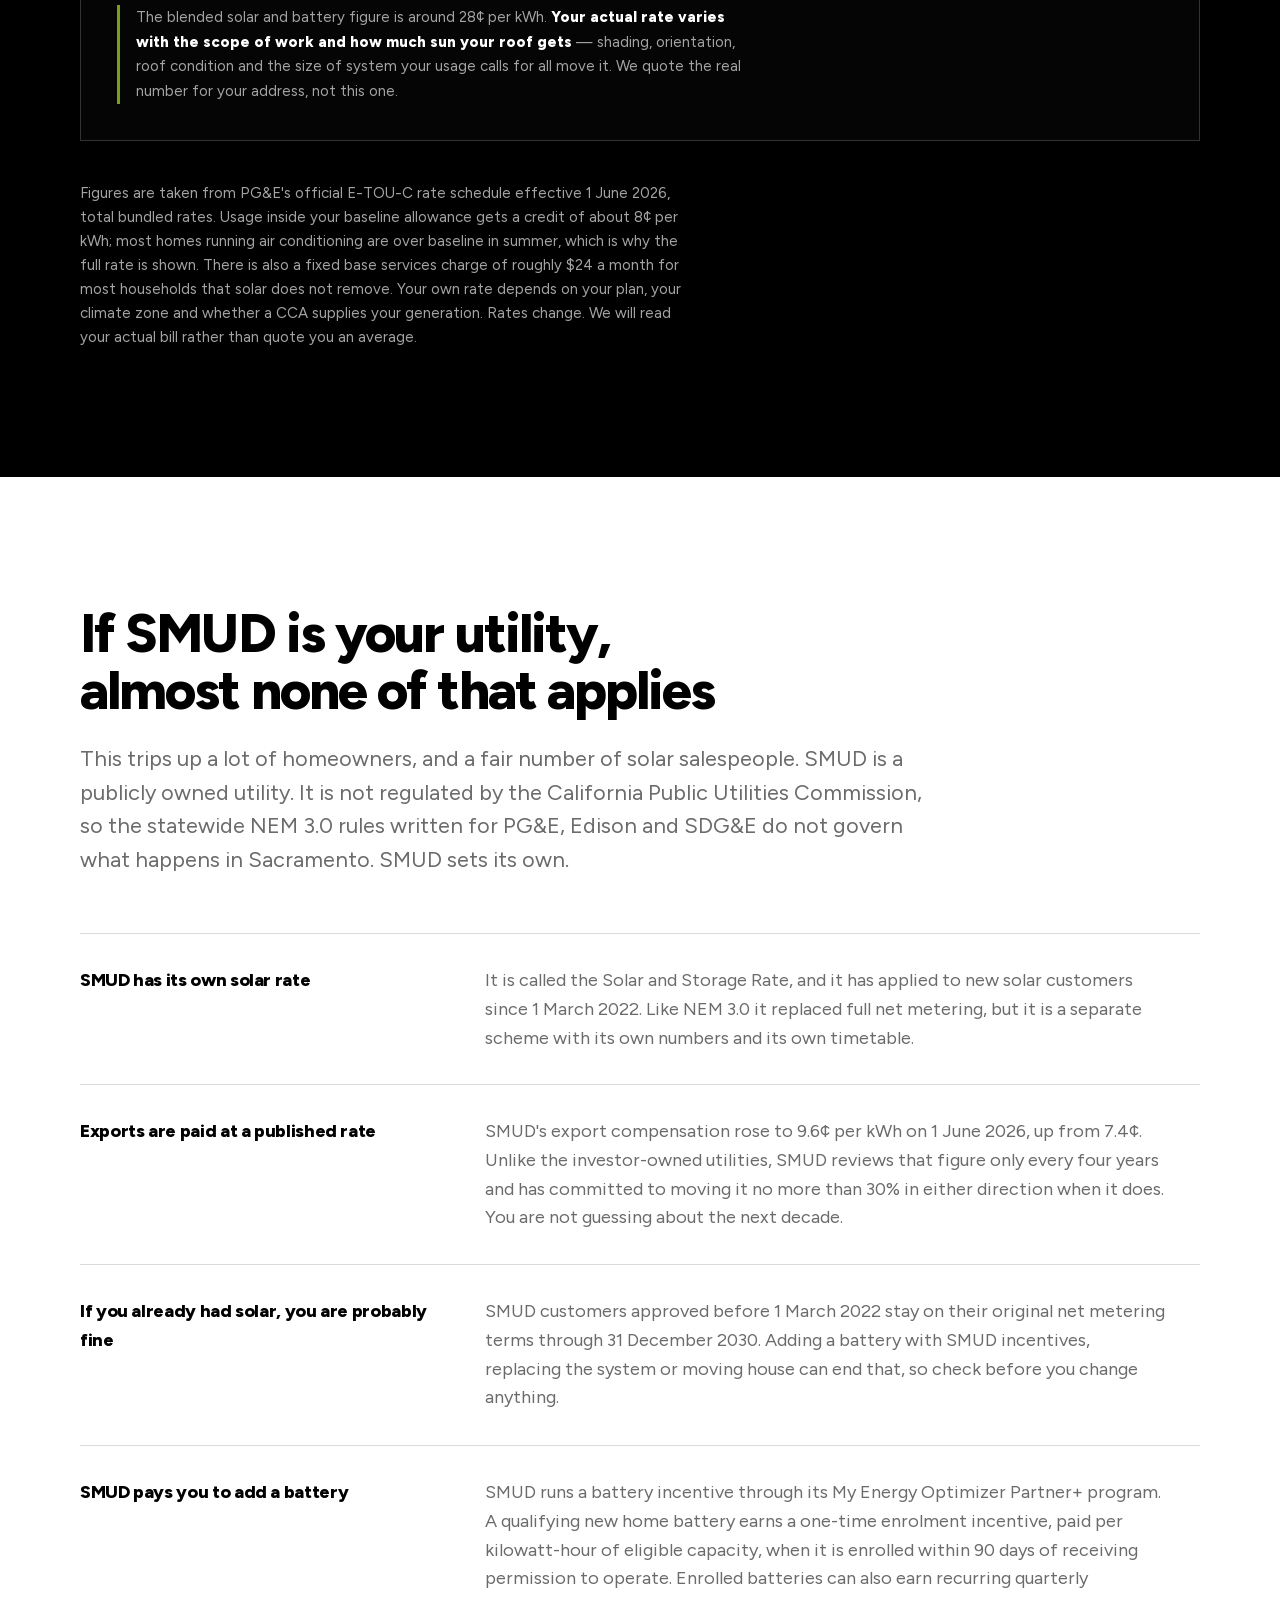
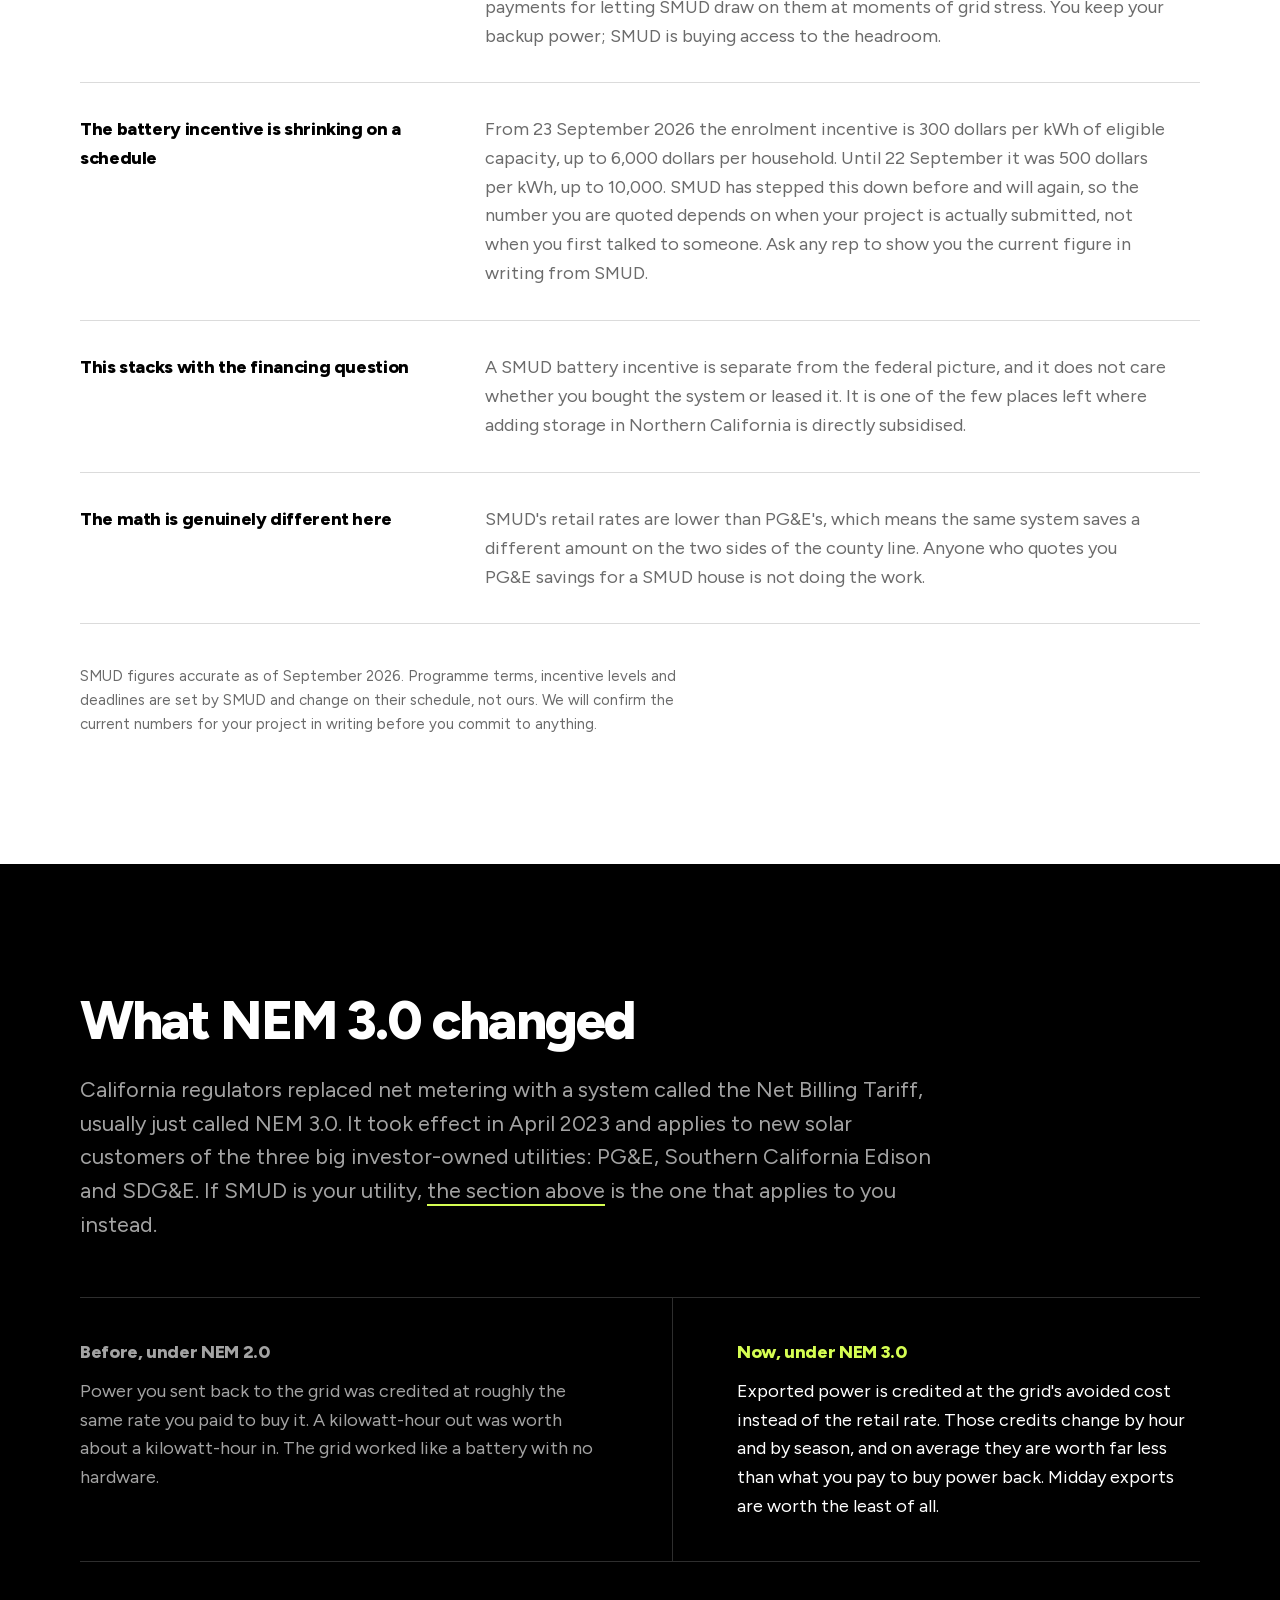
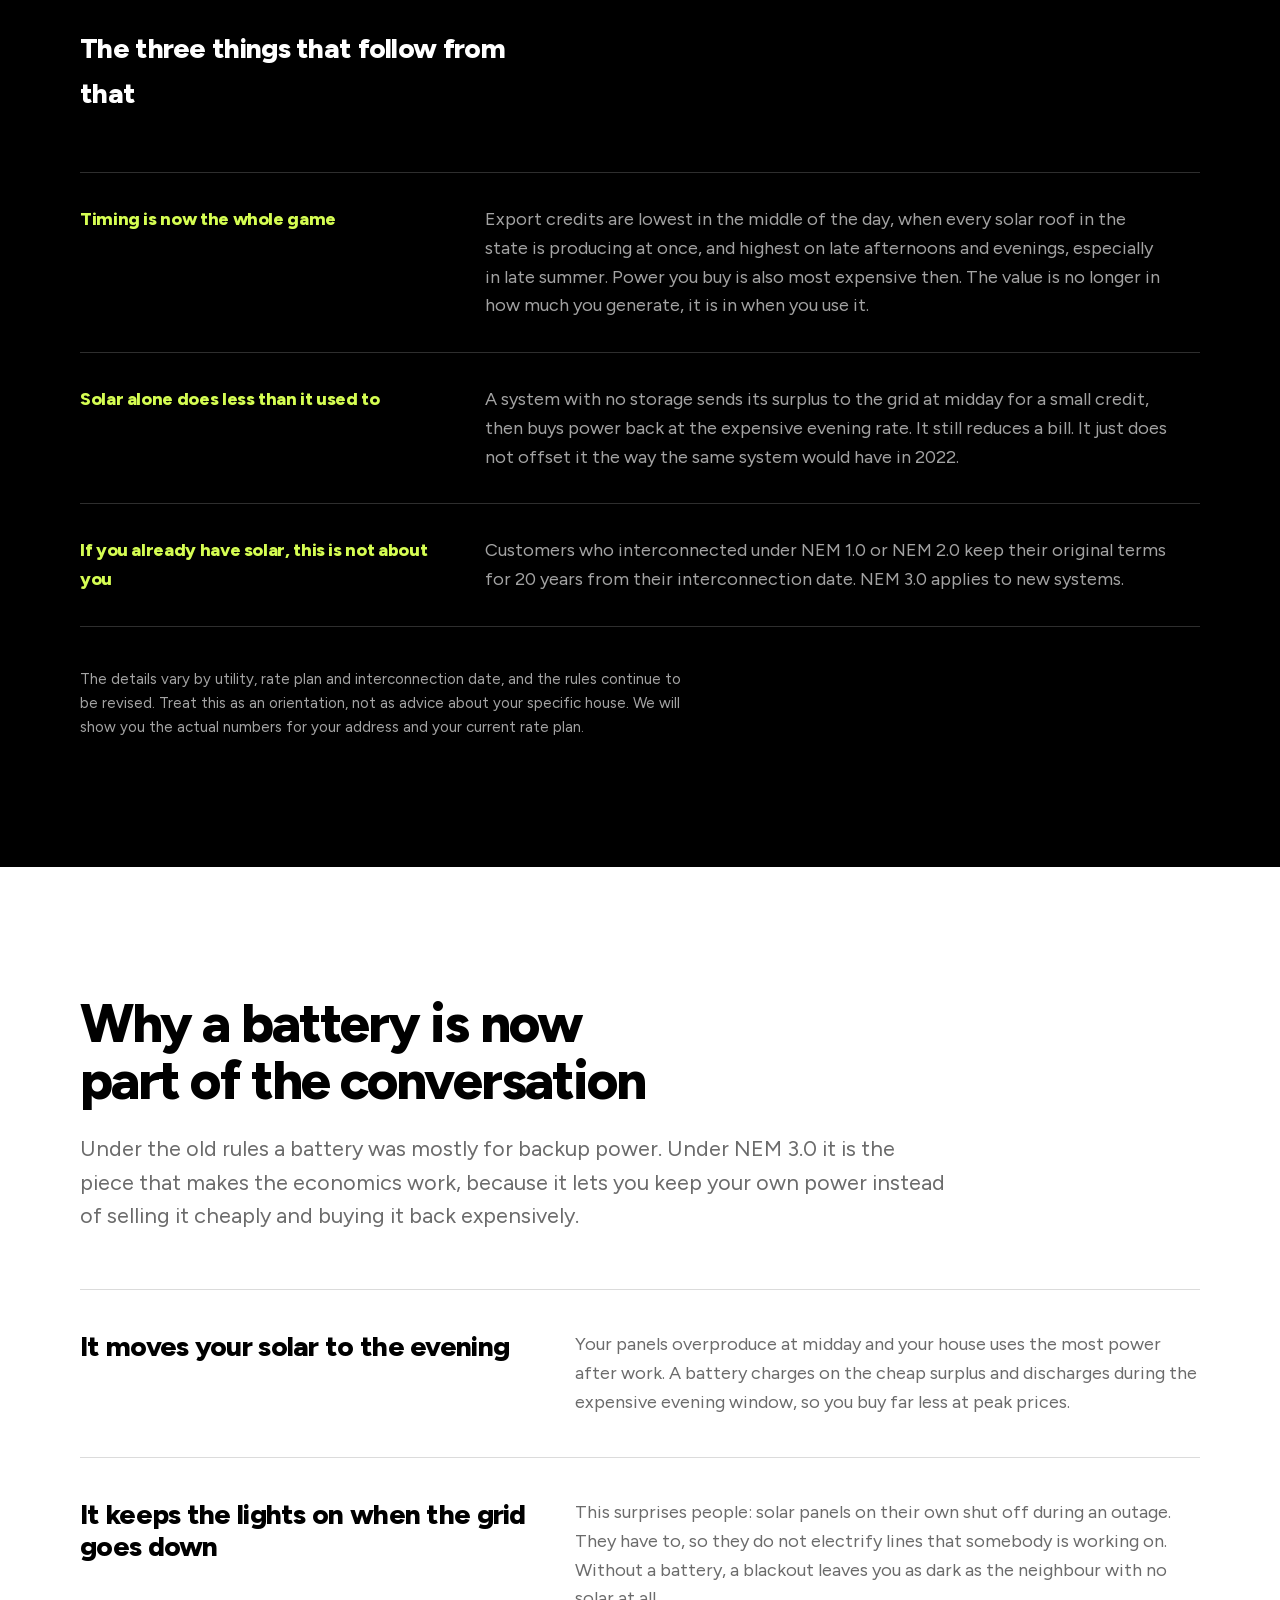
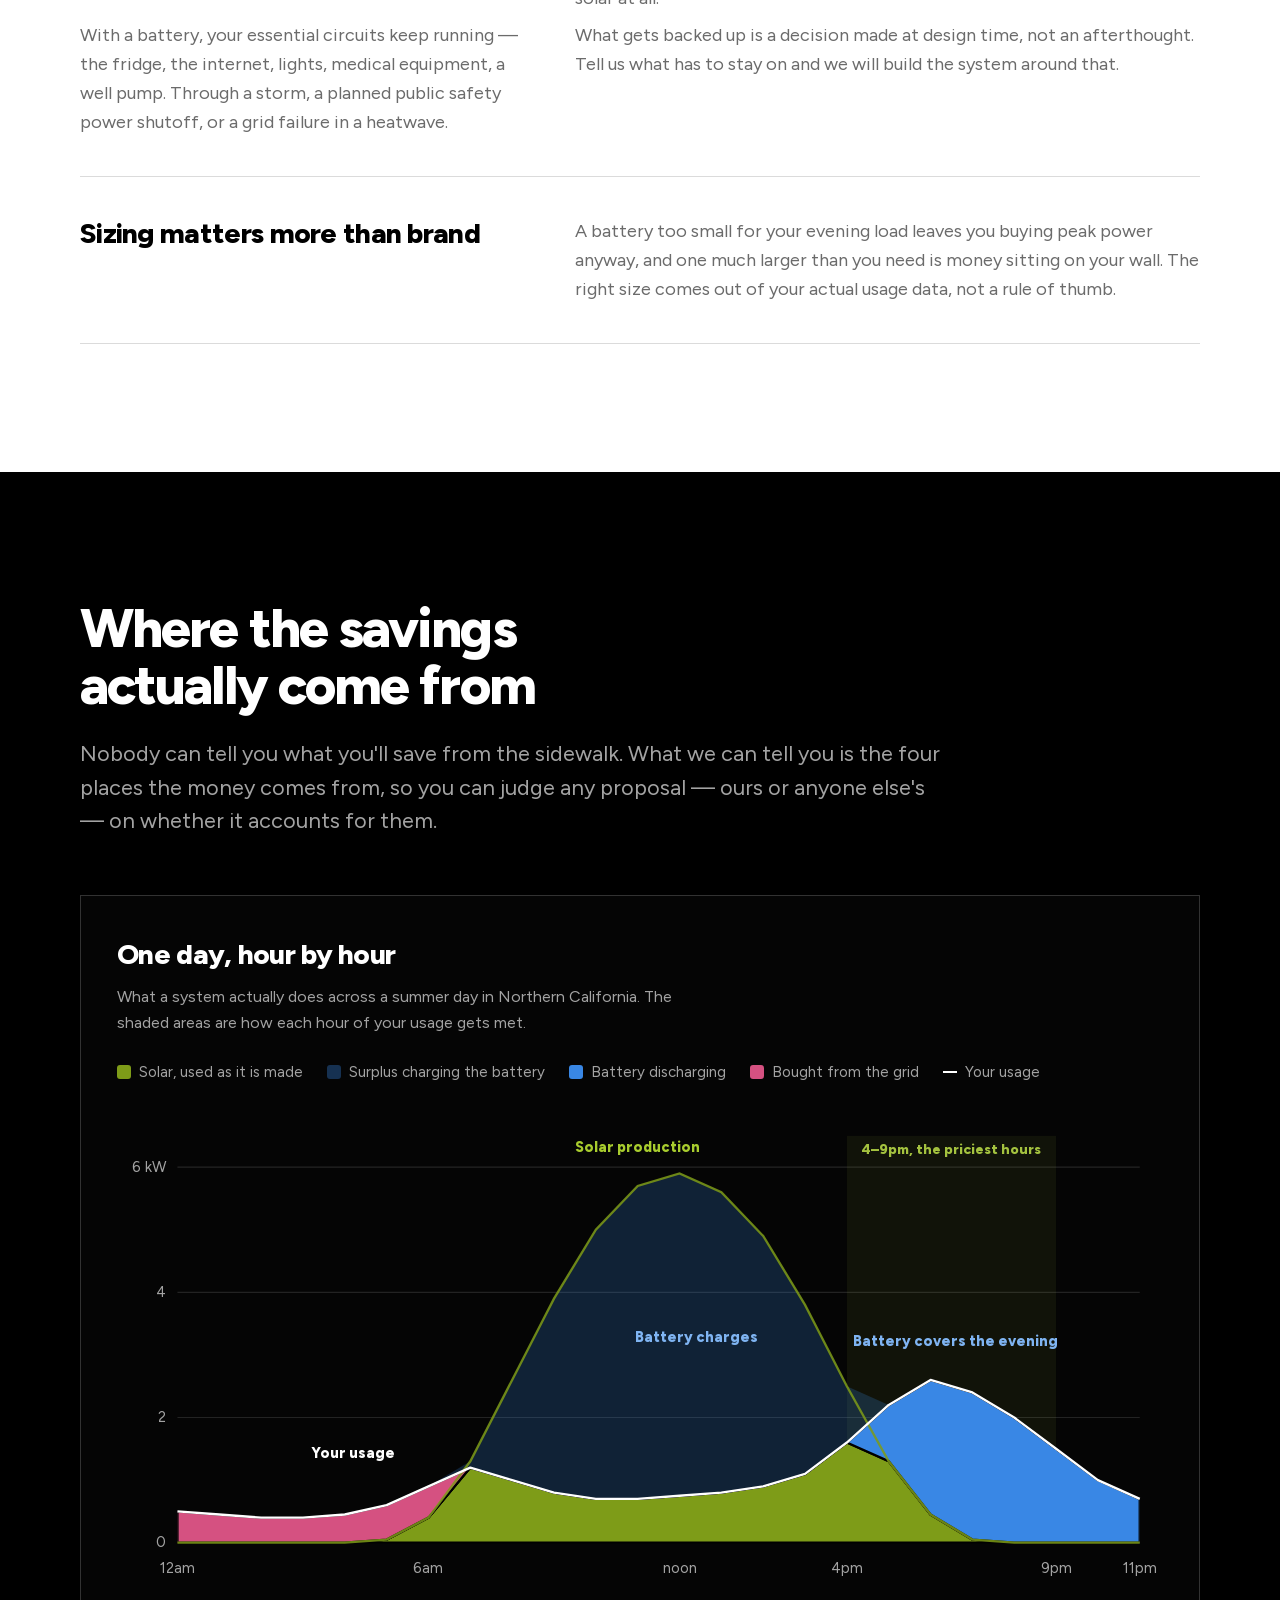
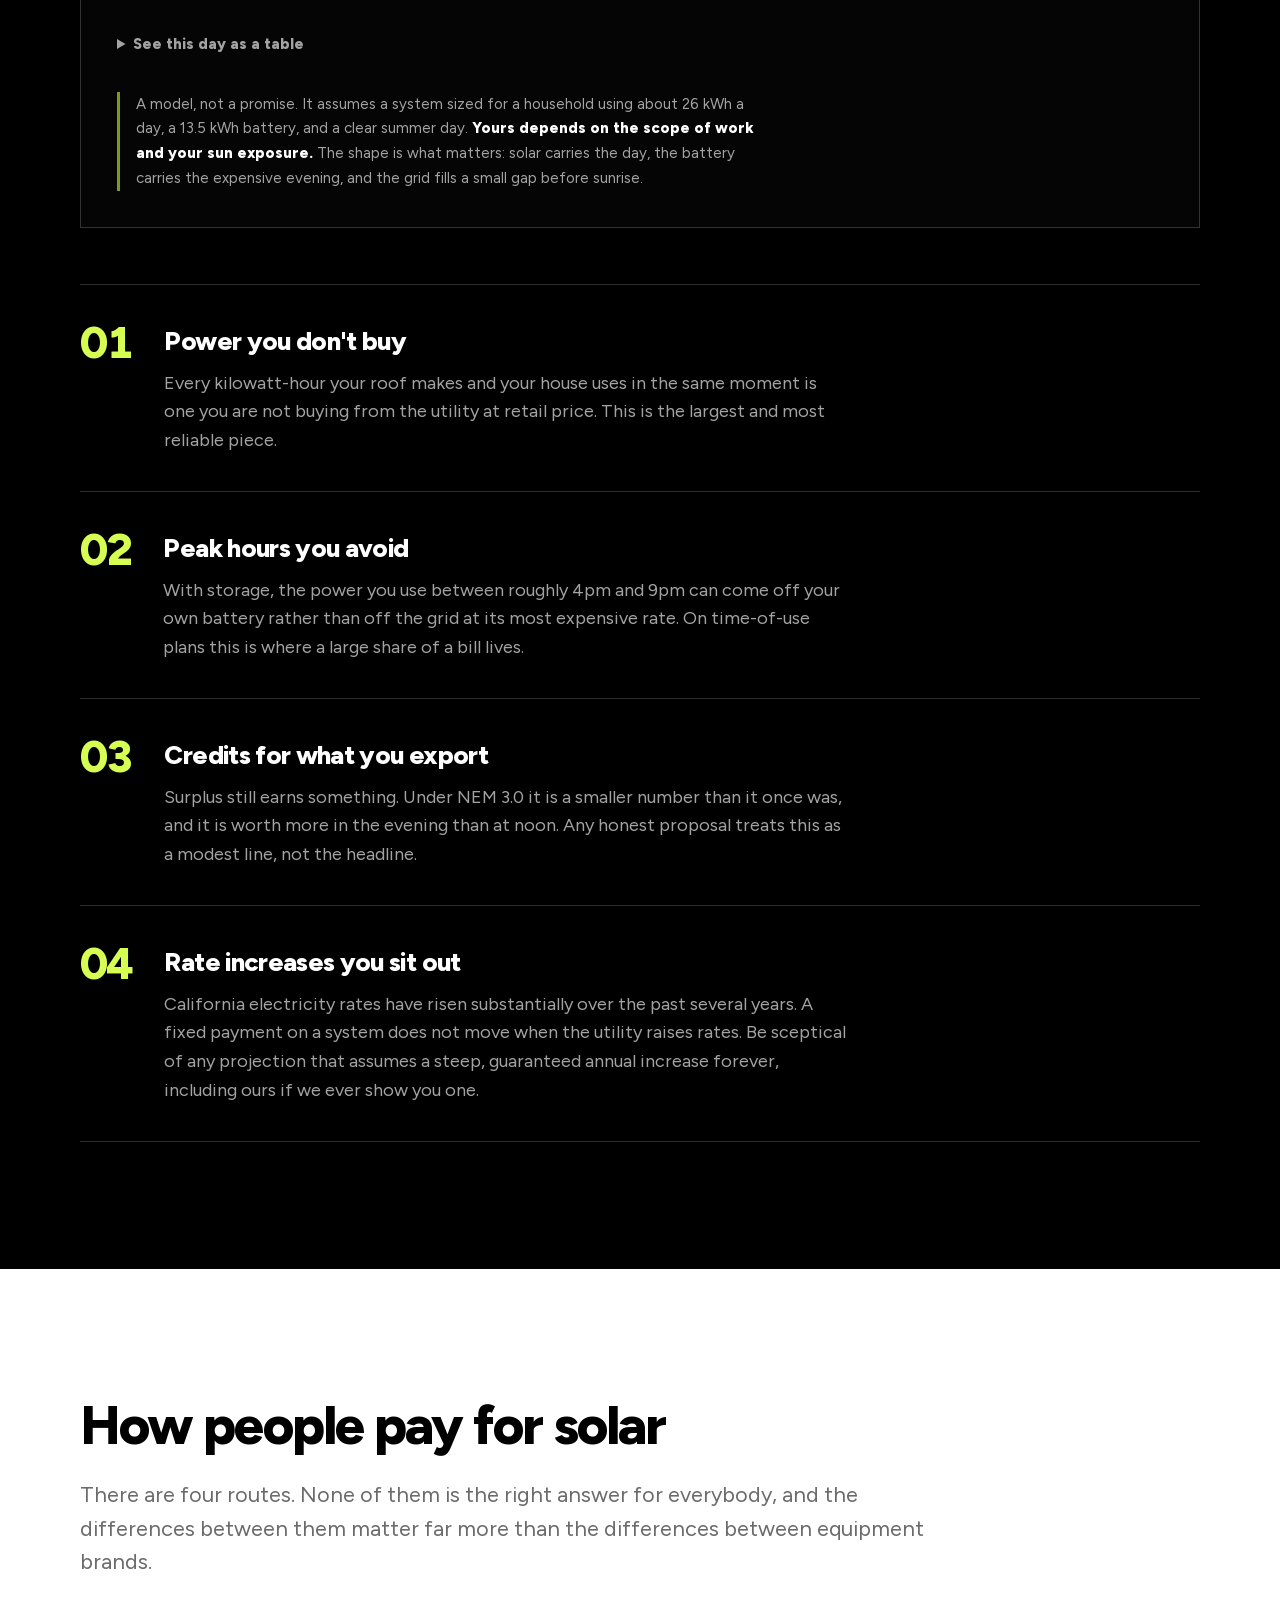
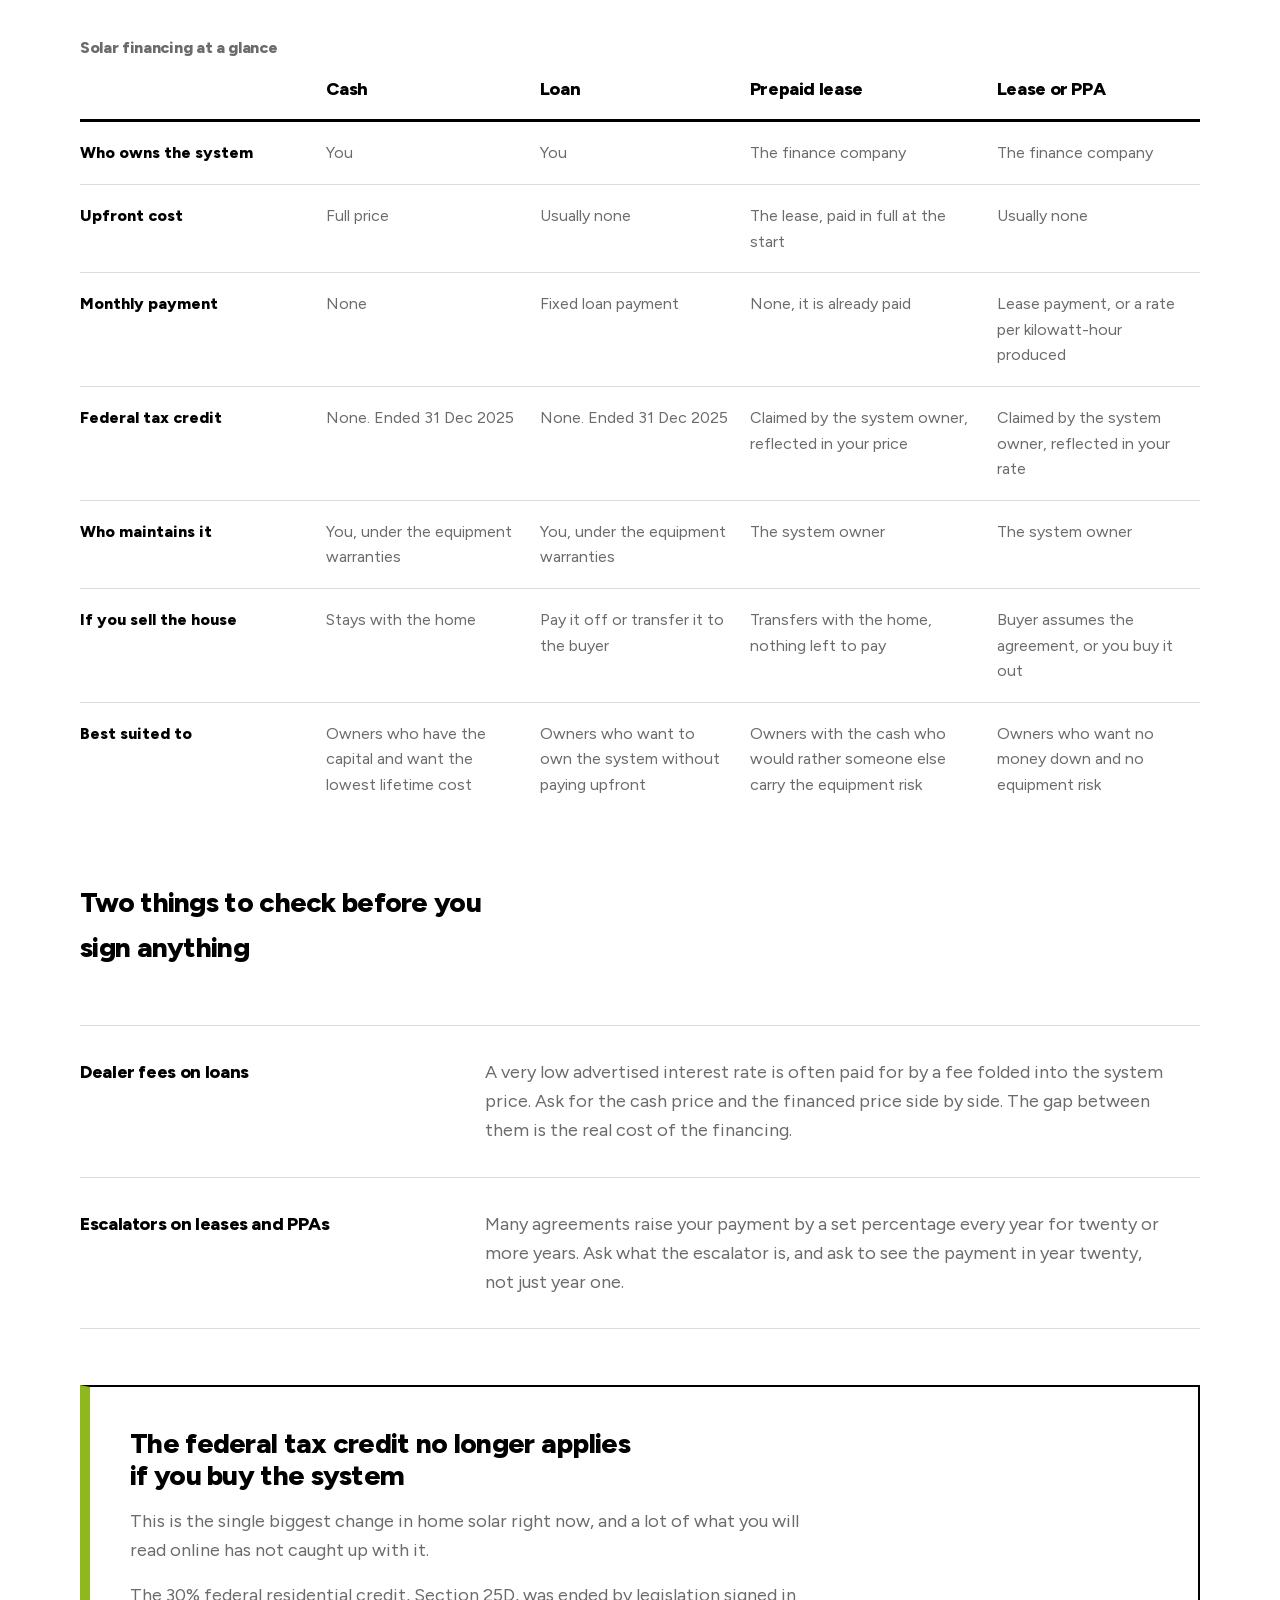
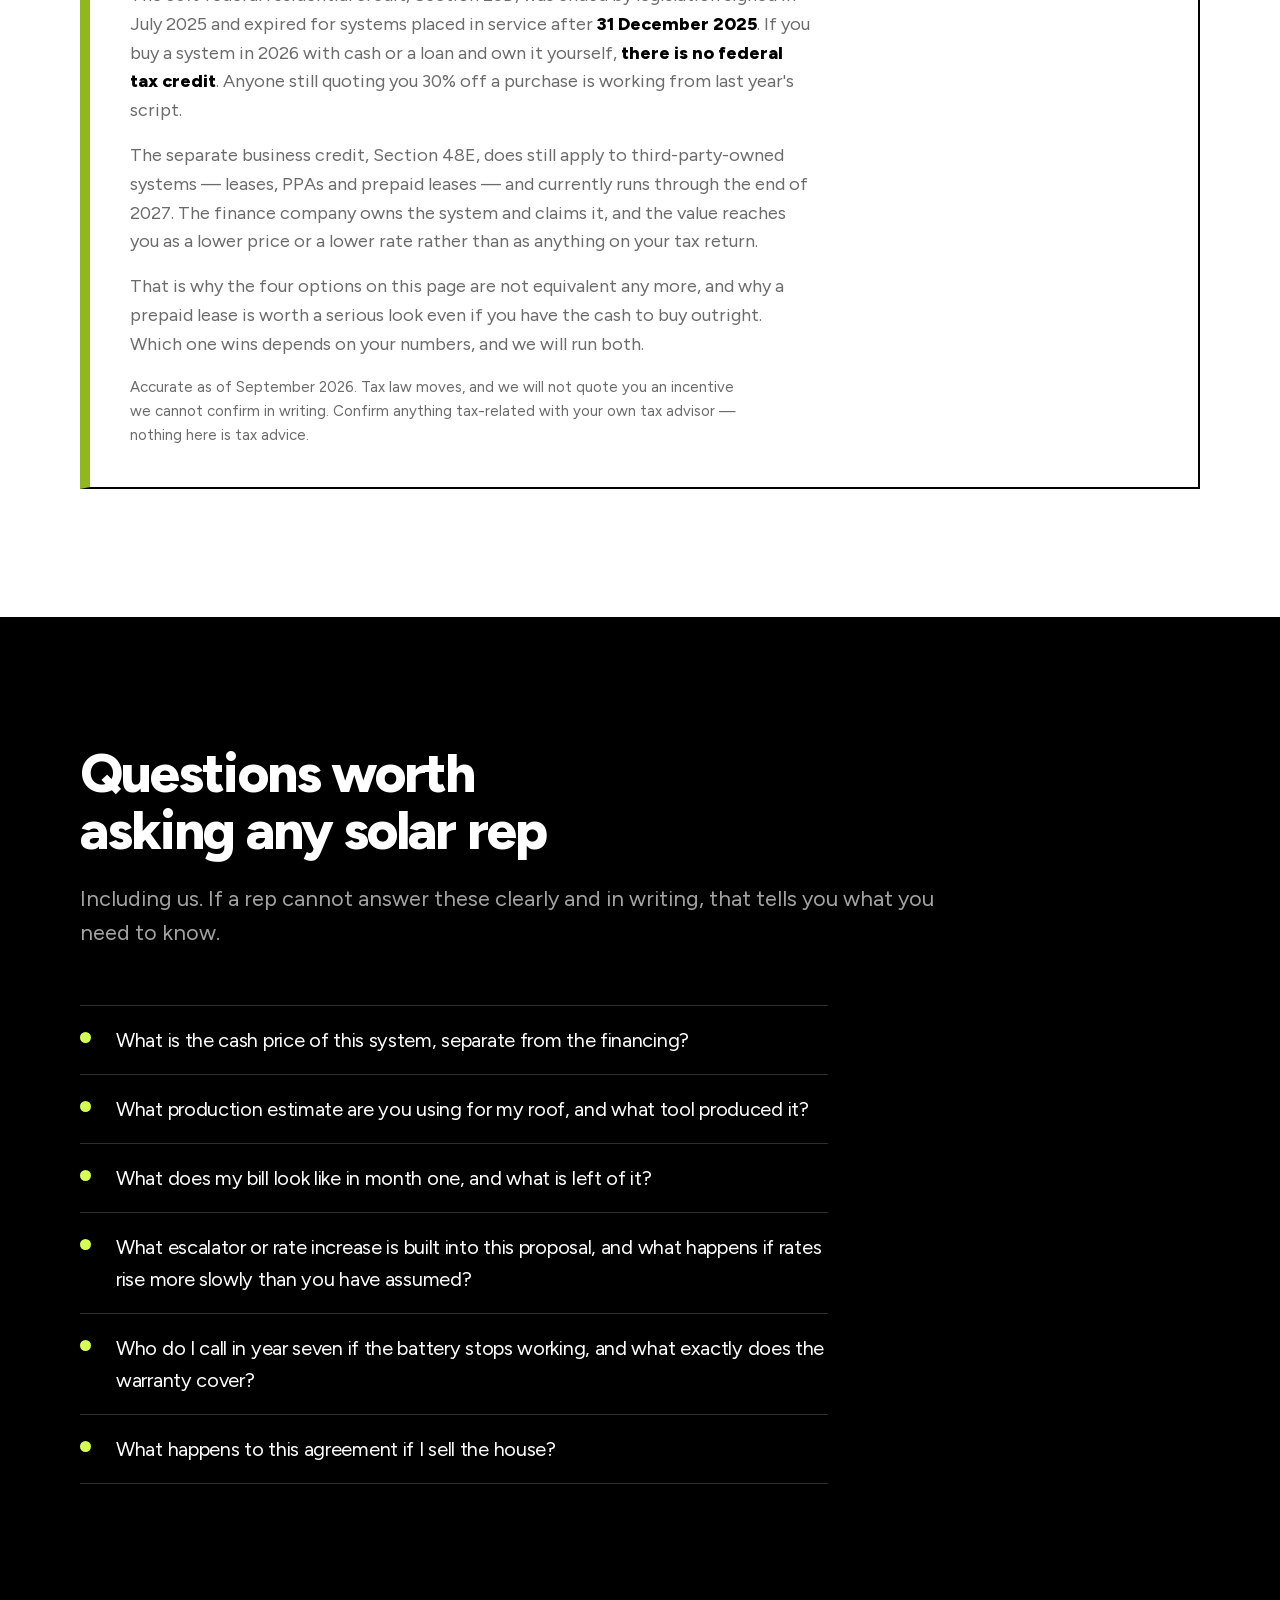
==== commit 0027898b: "Add rate comparison and modelled-day charts; correct PG&E rates to the tariff Two hand-built SVG/CSS" ====
--- a/homeowners.html
+++ b/homeowners.html
@@ -82,7 +82,7 @@
       <h3 class="sub-h">A PG&amp;E bill, split in two</h3>
       <div class="table-scroll" tabindex="0" role="region" aria-label="Where a PG and E residential bill goes">
         <table class="table table--ink">
-          <caption class="table__caption">Residential E-TOU-C, as of March 2026</caption>
+          <caption class="table__caption">Residential E-TOU-C, summer peak 4&ndash;9pm, above-baseline usage. PG&amp;E tariff effective 1 June 2026</caption>
           <thead>
             <tr>
               <th scope="col">Part of the bill</th>
@@ -94,23 +94,23 @@
             <tr>
               <th scope="row">Generation</th>
               <td>The electricity itself, the part someone actually produced</td>
-              <td>About <span class="count" data-count-to="12">12</span>&cent; per kWh</td>
+              <td>About <span class="count" data-count-to="21">21</span>&cent; per kWh</td>
             </tr>
             <tr>
               <th scope="row">Delivery</th>
-              <td>Poles, wires, maintenance, wildfire costs and public programs</td>
-              <td>About <span class="count" data-count-to="30">30</span>&cent; per kWh</td>
+              <td>Distribution, transmission, wildfire costs, public programs and adjustments &mdash; everything that is not the electricity itself</td>
+              <td>About <span class="count" data-count-to="31">31</span>&cent; per kWh</td>
             </tr>
             <tr>
               <th scope="row">What you pay</th>
-              <td>The two added together, before time-of-use pricing moves it</td>
-              <td>About <span class="count" data-count-to="41">41</span>&cent; per kWh</td>
+              <td>The two added together. This is the all-in rate on your bill for peak-hour usage in summer</td>
+              <td>About <span class="count" data-count-to="52">52</span>&cent; per kWh</td>
             </tr>
           </tbody>
         </table>
       </div>
 
-      <p class="lede lede--ink">Generation is under a third of it. Delivery is the rest. That single fact explains a lot of things that otherwise look strange.</p>
+      <p class="lede lede--ink">Even at peak, when generation is at its most expensive, it is only about 40% of the rate. Delivery is the rest. Off-peak the split is more lopsided still: generation drops to around 10&cent; while delivery barely moves. That single fact explains a lot of things that otherwise look strange.</p>
 
       <dl class="rhythm">
         <div class="rhythm__row">
@@ -123,11 +123,59 @@
         </div>
         <div class="rhythm__row">
           <dt>Why the evening is where the money is</dt>
-          <dd>On time-of-use plans, summer weekday evenings between 4pm and 9pm run substantially higher than the average — commonly in the range of 45 to 50&cent; per kWh in peak season. That is also when your house uses the most and your panels have stopped producing. It is the single most expensive gap in your day.</dd>
+          <dd>On PG&amp;E's time-of-use plan, every day from 4pm to 9pm in summer is billed at the peak rate: 52.2&cent; per kWh on the current sheet, against 39.9&cent; off-peak. That is also when your house uses the most and your panels have stopped producing. It is the single most expensive gap in your day.</dd>
         </div>
       </dl>
 
-      <p class="fineprint fineprint--ink">Figures are approximate, drawn from PG&amp;E's residential E-TOU-C schedule as of March 2026. Your own rate depends on your plan, your climate zone and whether a CCA supplies your generation. Rates change. We will read your actual bill rather than quote you an average.</p>
+      <figure class="viz viz--rates" id="viz-rates">
+        <figcaption class="viz__title">What a kilowatt-hour costs you</figcaption>
+        <p class="viz__sub">PG&amp;E total bundled rates &mdash; generation and delivery combined, exactly as billed &mdash; from the tariff sheet effective 1 June 2026, set against a blended solar and battery rate.</p>
+
+        <div class="viz__legend">
+          <span class="key"><i class="key__sw" data-series="grid"></i>Grid</span>
+          <span class="key"><i class="key__sw" data-series="solar"></i>Solar + battery</span>
+        </div>
+
+        <div class="bars" role="img" aria-label="Bar chart comparing grid electricity rates with a blended solar and battery rate. Grid summer peak about 52 cents, grid summer off-peak about 40 cents, grid winter off-peak about 37 cents, solar and battery about 28 cents per kilowatt-hour.">
+          <div class="bar" data-series="grid"  data-value="52" data-max="60">
+            <span class="bar__label">Summer peak <span class="bar__note">4&ndash;9pm, every day, June to September</span></span>
+            <span class="bar__track"><span class="bar__fill"></span><span class="bar__val">52&cent;</span></span>
+          </div>
+          <div class="bar" data-series="grid"  data-value="40" data-max="60">
+            <span class="bar__label">Summer off-peak <span class="bar__note">all other summer hours</span></span>
+            <span class="bar__track"><span class="bar__fill"></span><span class="bar__val">40&cent;</span></span>
+          </div>
+          <div class="bar" data-series="grid"  data-value="37" data-max="60">
+            <span class="bar__label">Winter off-peak <span class="bar__note">the cheapest hours PG&amp;E sells</span></span>
+            <span class="bar__track"><span class="bar__fill"></span><span class="bar__val">37&cent;</span></span>
+          </div>
+          <div class="bar" data-series="solar" data-value="28" data-max="60">
+            <span class="bar__label">Solar + battery <span class="bar__note">blended, prepaid lease or PPA</span></span>
+            <span class="bar__track"><span class="bar__fill"></span><span class="bar__val">28&cent;</span></span>
+          </div>
+        </div>
+
+        <p class="viz__delta"><span class="viz__delta-n"><span class="count" data-count-to="24">24</span>&cent;</span>
+          <span class="viz__delta-t">lower per kilowatt-hour than the grid at peak, which is exactly when a house uses the most.</span></p>
+
+        <details class="viz__data">
+          <summary>See these figures as a table</summary>
+          <table class="table table--ink">
+            <thead><tr><th scope="col">Rate</th><th scope="col">Cents per kWh</th><th scope="col">Where it comes from</th></tr></thead>
+            <tbody>
+              <tr><th scope="row">Grid, summer peak (4&ndash;9pm)</th><td>52.2</td><td>generation 20.8 + delivery 31.5</td></tr>
+              <tr><th scope="row">Grid, summer off-peak</th><td>39.9</td><td>generation 10.5 + delivery 29.5</td></tr>
+              <tr><th scope="row">Grid, winter peak (4&ndash;9pm)</th><td>39.8</td><td>generation 13.7 + delivery 26.1</td></tr>
+              <tr><th scope="row">Grid, winter off-peak</th><td>36.8</td><td>generation 11.0 + delivery 25.7</td></tr>
+              <tr><th scope="row">Solar + battery, blended</th><td>about 28</td><td>varies by scope of work and sun exposure</td></tr>
+            </tbody>
+          </table>
+        </details>
+
+        <p class="viz__note">The blended solar and battery figure is around 28&cent; per kWh. <strong>Your actual rate varies with the scope of work and how much sun your roof gets</strong> — shading, orientation, roof condition and the size of system your usage calls for all move it. We quote the real number for your address, not this one.</p>
+      </figure>
+
+      <p class="fineprint fineprint--ink">Figures are taken from PG&amp;E's official E-TOU-C rate schedule effective 1 June 2026, total bundled rates. Usage inside your baseline allowance gets a credit of about 8&cent; per kWh; most homes running air conditioning are over baseline in summer, which is why the full rate is shown. There is also a fixed base services charge of roughly $24 a month for most households that solar does not remove. Your own rate depends on your plan, your climate zone and whether a CCA supplies your generation. Rates change. We will read your actual bill rather than quote you an average.</p>
     </div>
   </section>
 
@@ -238,6 +286,35 @@
     <div class="wrap">
       <h2 class="h2">Where the savings actually come from</h2>
       <p class="lede lede--ink">Nobody can tell you what you'll save from the sidewalk. What we can tell you is the four places the money comes from, so you can judge any proposal — ours or anyone else's — on whether it accounts for them.</p>
+
+      <figure class="viz viz--day" id="viz-day">
+        <figcaption class="viz__title">One day, hour by hour</figcaption>
+        <p class="viz__sub">What a system actually does across a summer day in Northern California. The shaded areas are how each hour of your usage gets met.</p>
+
+        <div class="viz__legend">
+          <span class="key"><i class="key__sw" data-series="solar"></i>Solar, used as it is made</span>
+          <span class="key"><i class="key__sw key__sw--charge"></i>Surplus charging the battery</span>
+          <span class="key"><i class="key__sw" data-series="battery"></i>Battery discharging</span>
+          <span class="key"><i class="key__sw" data-series="grid"></i>Bought from the grid</span>
+          <span class="key"><i class="key__sw key__sw--line"></i>Your usage</span>
+        </div>
+
+        <div class="chart-wrap">
+          <svg class="chart" id="day-chart" viewBox="0 0 900 420" preserveAspectRatio="xMidYMid meet" role="img"
+               aria-label="Area chart of one summer day. Solar covers daytime usage and charges the battery around midday. The battery discharges through the 4 to 9pm peak, so almost nothing is bought from the grid. A small grid import remains in the early morning.">
+          </svg>
+          <div class="chart__tip" id="day-tip" hidden></div>
+        </div>
+
+        <details class="viz__data">
+          <summary>See this day as a table</summary>
+          <div class="table-scroll" tabindex="0" role="region" aria-label="Hourly table of the modelled day">
+            <table class="table table--ink" id="day-table"></table>
+          </div>
+        </details>
+
+        <p class="viz__note">A model, not a promise. It assumes a system sized for a household using about 26 kWh a day, a 13.5 kWh battery, and a clear summer day. <strong>Yours depends on the scope of work and your sun exposure.</strong> The shape is what matters: solar carries the day, the battery carries the expensive evening, and the grid fills a small gap before sunrise.</p>
+      </figure>
 
       <ol class="steps">
         <li class="step">
@@ -420,5 +497,6 @@
 </footer>
 
 <script src="main.js"></script>
+<script src="charts.js"></script>
 </body>
 </html>
--- a/styles.css
+++ b/styles.css
@@ -918,3 +918,183 @@
   .slab--paper .rhythm__row:hover { box-shadow: none; }
   .step:hover .step__n { text-shadow: none; }
 }
+
+/* ============================================================
+   CHARTS
+   Series palette validated for a dark surface, all-pairs:
+   worst CVD dE 10.7, normal-vision 26.5, all >= 3:1 on black.
+   Identity is never colour-alone: every series is legended and
+   the areas are direct-labelled.
+   ============================================================ */
+
+.viz {
+  --s-solar:   #7E9C18;
+  --s-battery: #3987e5;
+  --s-grid:    #d55181;
+  margin: clamp(2.5rem, 5vw, 3.5rem) 0 0;
+  padding: clamp(1.5rem, 3.5vw, 2.25rem);
+  border: 1px solid var(--hair-ink);
+  background: rgba(255,255,255,.02);
+}
+.viz__title {
+  font-size: clamp(1.3rem, 2.4vw, 1.75rem);
+  font-weight: 800;
+  letter-spacing: -.025em;
+  margin: 0 0 .5rem;
+  color: var(--paper);
+}
+.viz__sub { margin: 0 0 1.5rem; color: var(--grey-ink); font-size: 1rem; max-width: 58ch; }
+
+.viz__legend { display: flex; flex-wrap: wrap; gap: .5rem 1.5rem; margin-bottom: 1.5rem; }
+.key { display: inline-flex; align-items: center; gap: .5rem; font-size: .9375rem; color: var(--grey-ink); }
+.key__sw { width: 14px; height: 14px; border-radius: 3px; flex: none; }
+.key__sw[data-series="solar"]   { background: var(--s-solar); }
+.key__sw[data-series="battery"] { background: var(--s-battery); }
+.key__sw[data-series="grid"]    { background: var(--s-grid); }
+.key__sw--line { height: 0; border-top: 2px dashed var(--paper); border-radius: 0; }
+
+/* ---------- bars ---------- */
+
+.bars { display: grid; gap: 1.125rem; }
+.bar { display: grid; gap: .375rem; }
+.bar__label { font-size: .9375rem; font-weight: 800; color: var(--paper); }
+.bar__note { font-weight: 400; color: var(--grey-ink); }
+.bar__track {
+  position: relative;
+  display: flex;
+  align-items: center;
+  gap: .625rem;
+  height: 30px;
+}
+.bar__fill {
+  height: 100%;
+  width: 0;
+  border-radius: 0 4px 4px 0;      /* rounded data-end, anchored to baseline */
+  transition: width 1s cubic-bezier(.25,.8,.25,1);
+}
+.bar[data-series="grid"]  .bar__fill { background: var(--s-grid); }
+.bar[data-series="solar"] .bar__fill { background: var(--s-solar); box-shadow: 0 0 26px rgba(126,156,24,.5); }
+.bar__val { font-weight: 800; font-size: 1.0625rem; color: var(--paper); font-variant-numeric: tabular-nums; }
+
+.viz__delta {
+  display: flex;
+  align-items: baseline;
+  gap: .875rem;
+  flex-wrap: wrap;
+  margin: 2rem 0 0;
+  padding-top: 1.5rem;
+  border-top: 1px solid var(--hair-ink);
+}
+.viz__delta-n {
+  font-size: clamp(2.25rem, 5vw, 3.25rem);
+  font-weight: 800;
+  letter-spacing: -.04em;
+  color: var(--volt);
+  line-height: 1;
+}
+.viz__delta-t { color: var(--grey-ink); max-width: 44ch; }
+
+/* ---------- svg day chart ---------- */
+
+.chart-wrap { position: relative; }
+.chart { width: 100%; height: auto; display: block; overflow: visible; touch-action: pan-y; }
+
+.ax__grid { stroke: rgba(255,255,255,.12); stroke-width: 1; }
+.ax__lab  { fill: #A3A3A3; font-size: 13px; font-family: inherit; }
+
+.peak-band { fill: rgba(213,253,82,.055); }
+.peak-lab  { fill: rgba(213,253,82,.75); font-size: 12px; font-weight: 800; font-family: inherit; }
+
+.area { stroke: #000; stroke-width: 2; }     /* 2px surface gap between fills */
+.area[data-series="solar"]   { fill: var(--s-solar); }
+.area[data-series="battery"] { fill: var(--s-battery); }
+.area[data-series="grid"]    { fill: var(--s-grid); }
+
+.prod-line {
+  fill: none;
+  stroke: var(--s-solar);
+  stroke-width: 2;
+  stroke-dasharray: 5 5;
+  opacity: .85;
+}
+.load-line { fill: none; stroke: #fff; stroke-width: 2; stroke-linejoin: round; }
+
+.note { font-size: 12.5px; font-weight: 800; font-family: inherit; }
+.note--solar { fill: #A8CC2E; }
+.note--load  { fill: #fff; }
+.note--batt  { fill: #7FB4F2; }
+
+.cross { stroke: rgba(255,255,255,.45); stroke-width: 1; stroke-dasharray: 3 3; }
+.cross-dot { fill: #fff; stroke: #000; stroke-width: 2; }
+
+.chart__tip {
+  position: absolute;
+  top: 8px;
+  transform: translateX(-50%);
+  pointer-events: none;
+  background: #0d0d0d;
+  border: 1px solid rgba(255,255,255,.22);
+  border-radius: 8px;
+  padding: .625rem .75rem;
+  font-size: .8125rem;
+  color: var(--paper);
+  min-width: 170px;
+  box-shadow: 0 12px 34px rgba(0,0,0,.65);
+  z-index: 3;
+}
+.chart__tip strong { display: block; margin-bottom: .375rem; font-size: .9375rem; }
+.chart__tip span { display: flex; align-items: center; gap: .5rem; padding: .125rem 0; color: #C9C9C9; }
+.chart__tip b { margin-left: auto; color: #fff; font-variant-numeric: tabular-nums; }
+.chart__tip i { width: 9px; height: 9px; border-radius: 2px; flex: none; }
+.chart__tip i[data-series="solar"]   { background: var(--s-solar); }
+.chart__tip i[data-series="battery"] { background: var(--s-battery); }
+.chart__tip i[data-series="grid"]    { background: var(--s-grid); }
+.tip__tot { border-top: 1px solid rgba(255,255,255,.18); margin-top: .375rem; padding-top: .375rem !important; }
+
+/* ---------- table view + caveat ---------- */
+
+.viz__data { margin-top: 1.75rem; }
+.viz__data summary {
+  cursor: pointer;
+  font-size: .9375rem;
+  font-weight: 800;
+  color: var(--grey-ink);
+  padding: .5rem 0;
+}
+.viz__data summary:hover { color: var(--volt); }
+.viz__data .table { min-width: 34rem; margin-top: .75rem; }
+
+.viz__note {
+  margin: 1.75rem 0 0;
+  font-size: .9375rem;
+  line-height: 1.65;
+  color: var(--grey-ink);
+  max-width: 64ch;
+  border-left: 3px solid var(--s-solar);
+  padding-left: 1rem;
+}
+.viz__note strong { color: var(--paper); font-weight: 800; }
+
+@media (max-width: 40rem) {
+  .viz { padding: 1.125rem; }
+  /* The viewBox is 900 wide and renders at about 335px on a phone, so text
+     is scaled to roughly 0.37. These sizes are chosen to land near 10px on
+     screen, not to look sensible in the source. */
+  .ax__lab  { font-size: 26px; }
+  .peak-lab { font-size: 22px; }
+  /* In-chart labels collide badly at this scale. The legend and the table
+     view carry identity instead. */
+  .note { display: none; }
+  .viz__legend { gap: .5rem 1rem; }
+  .key { font-size: .875rem; }
+}
+
+@media (prefers-reduced-motion: reduce) {
+  .bar__fill { transition: none; }
+}
+
+/* surplus solar banked into the battery */
+.charge-area { fill: var(--s-battery); opacity: .22; }
+.key__sw--charge { background: var(--s-battery); opacity: .34; }
+/* the usage line is solid white in the chart, so its swatch must be too */
+.key__sw--line { height: 0; border-top: 2px solid var(--paper); border-radius: 0; }
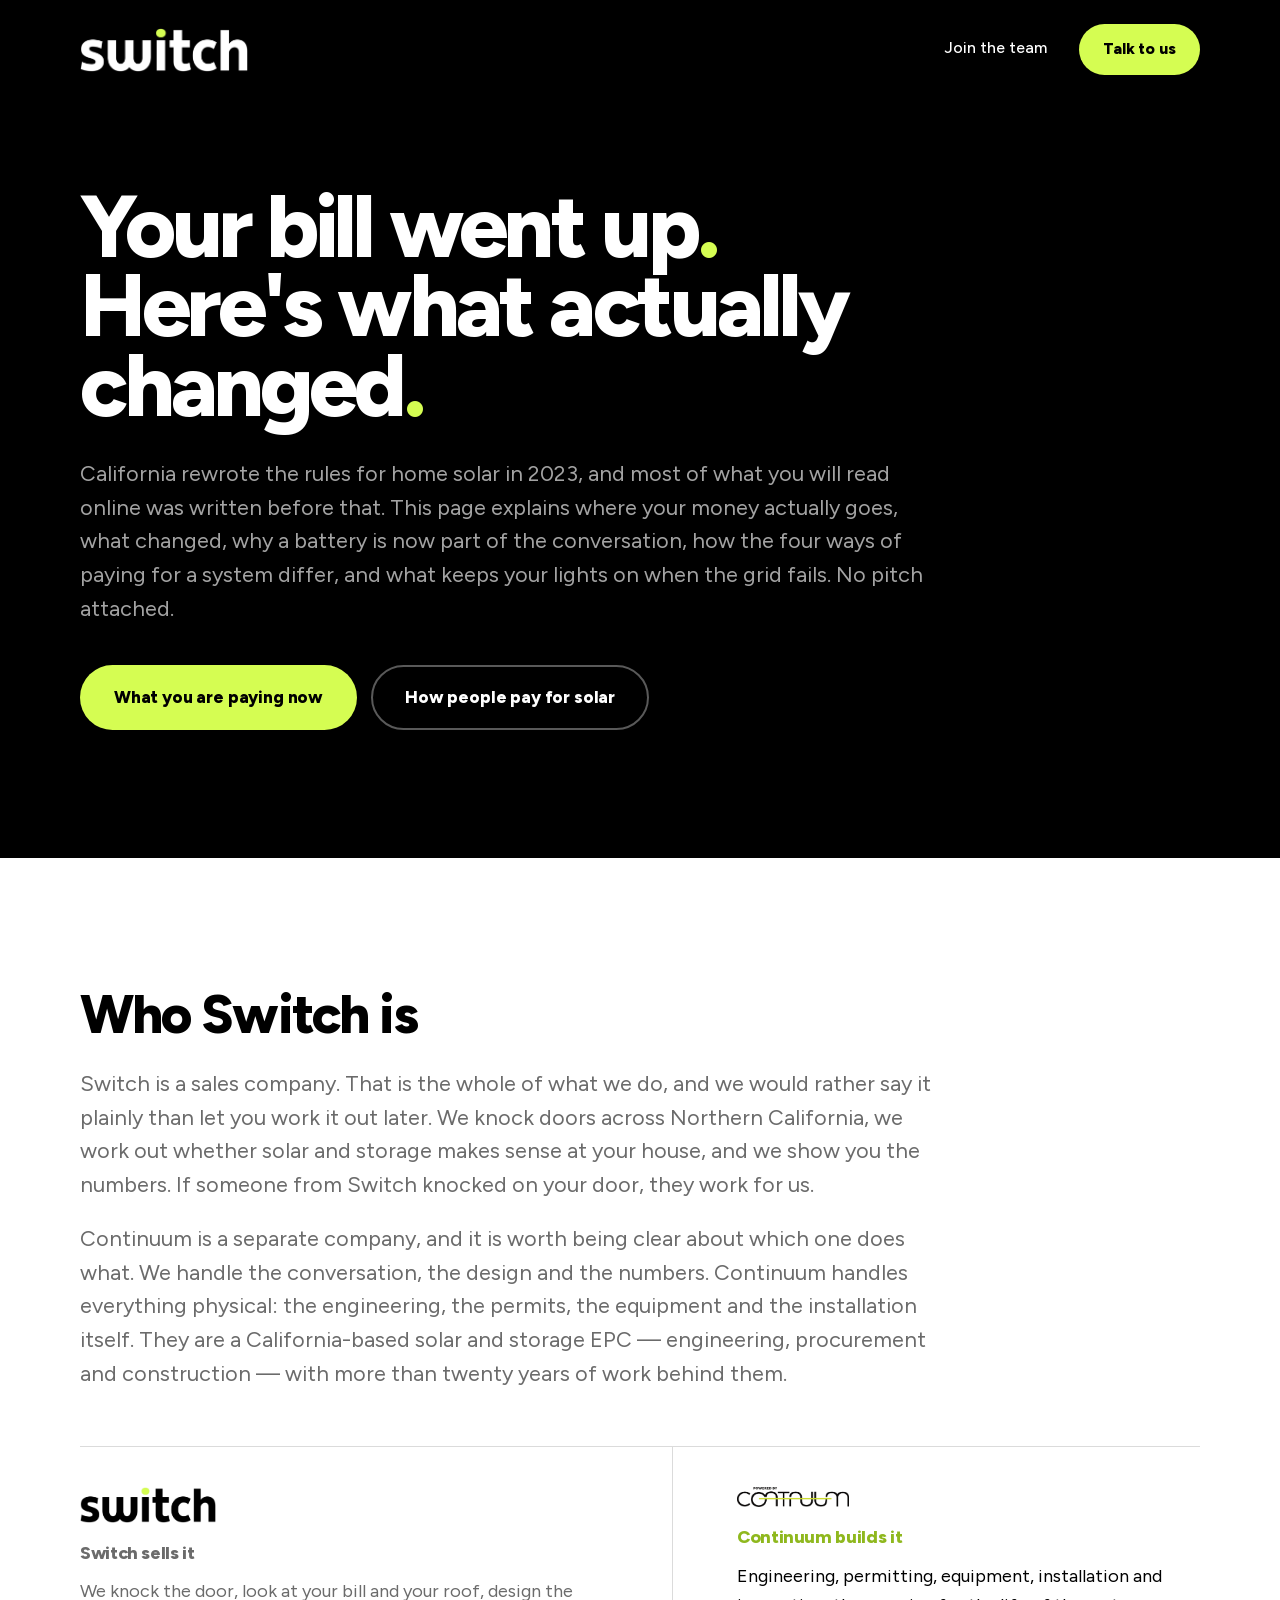
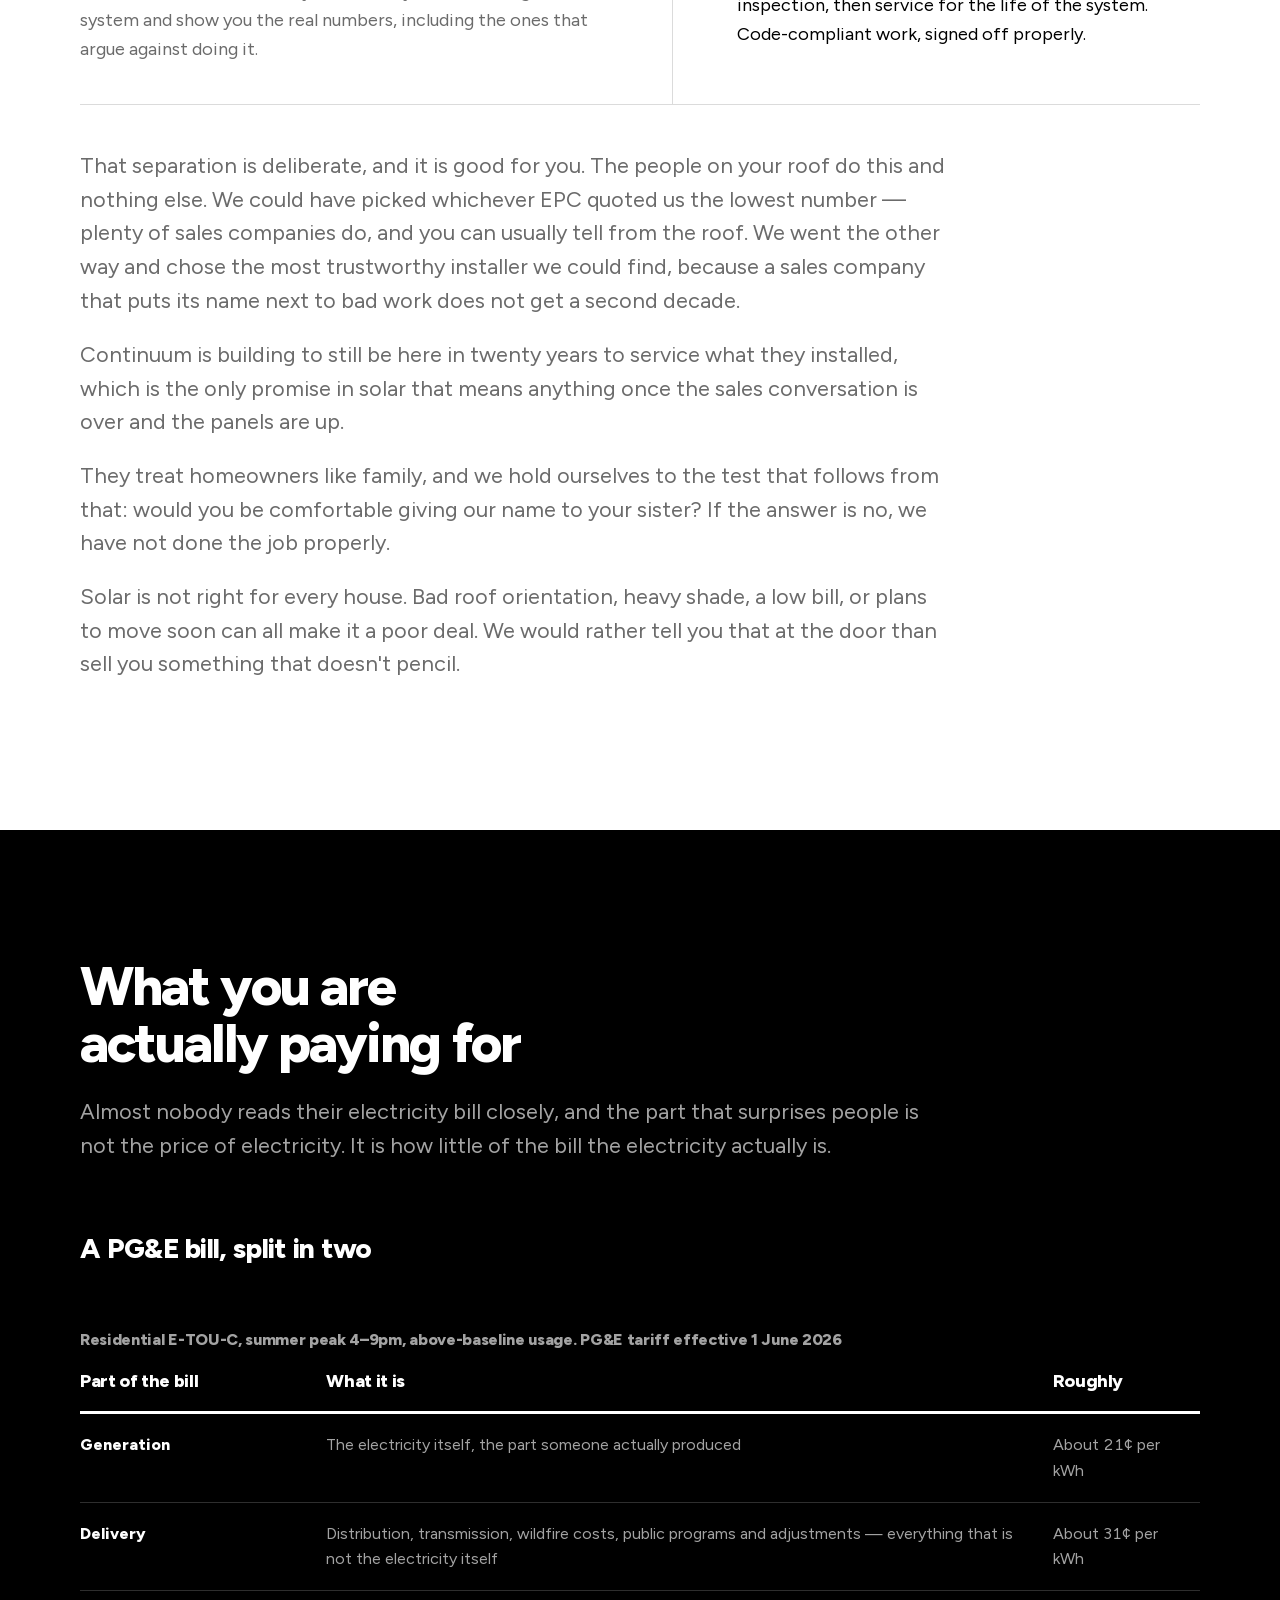
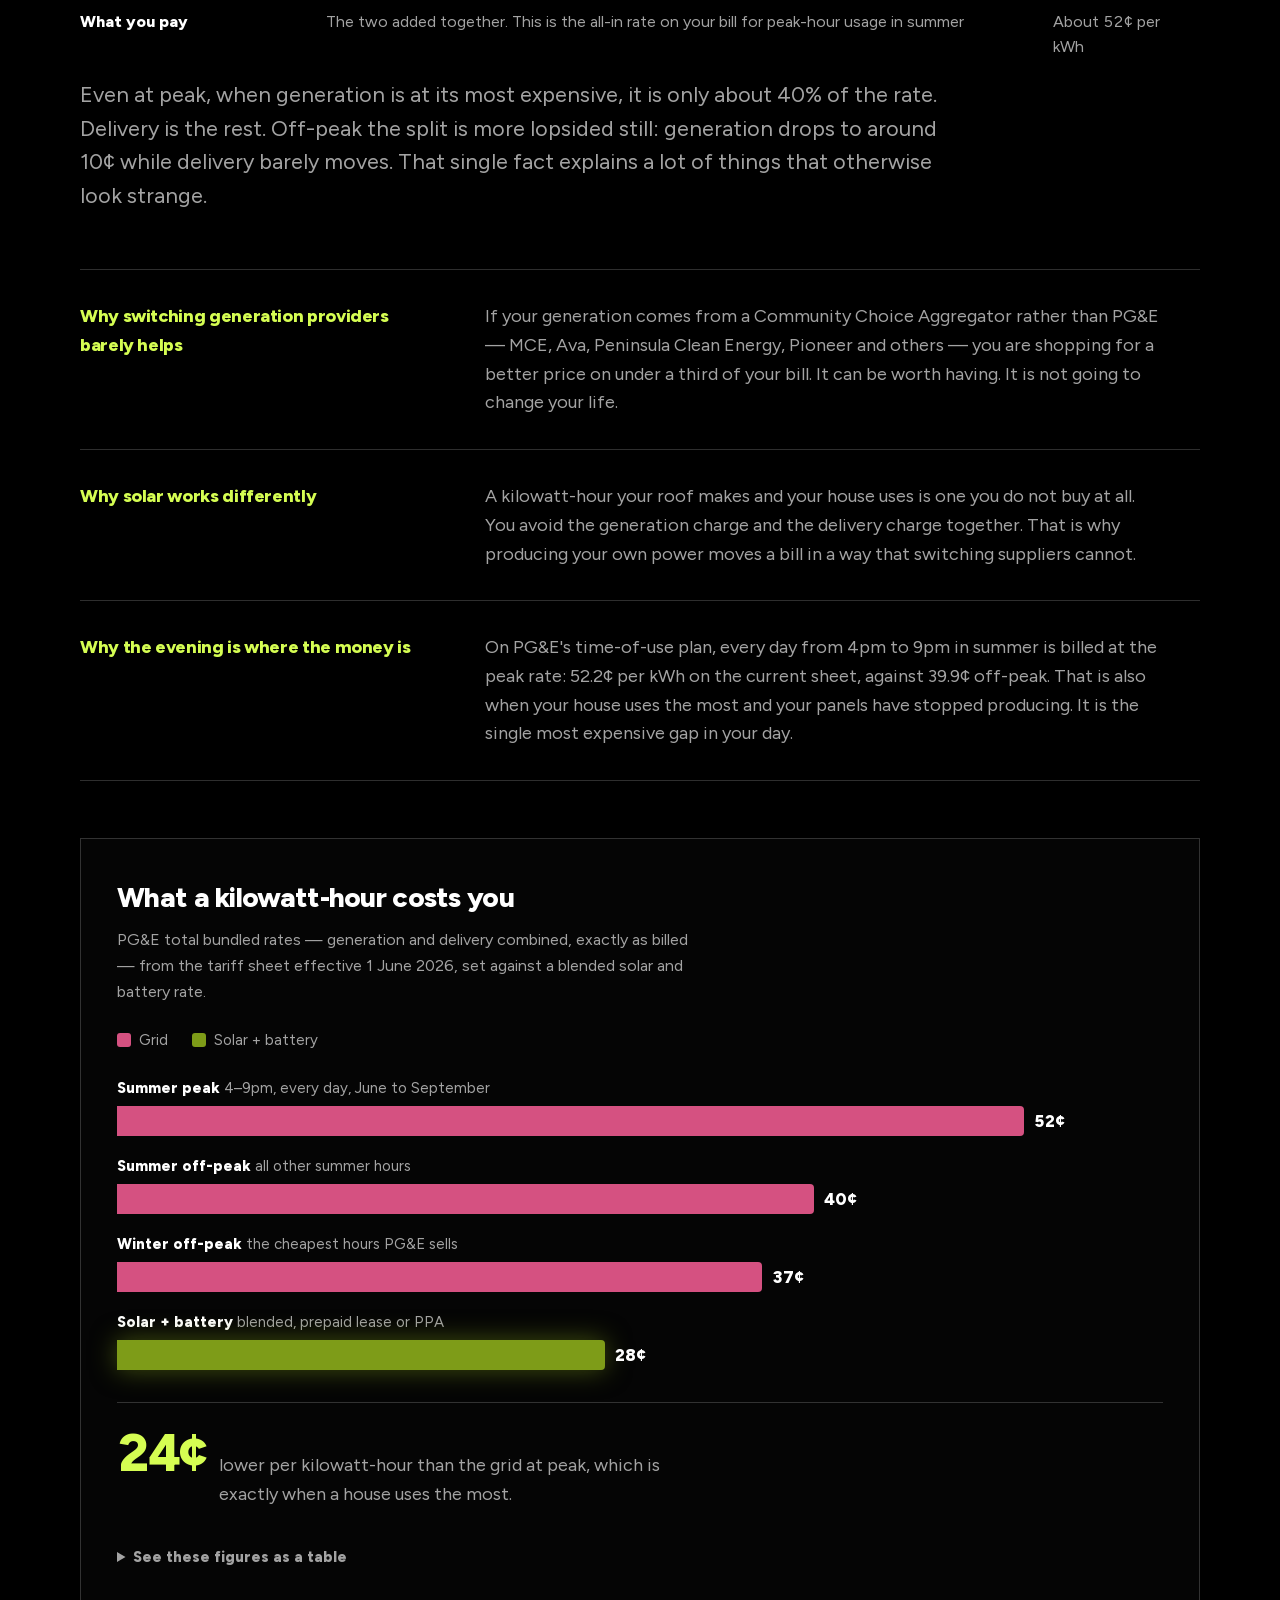
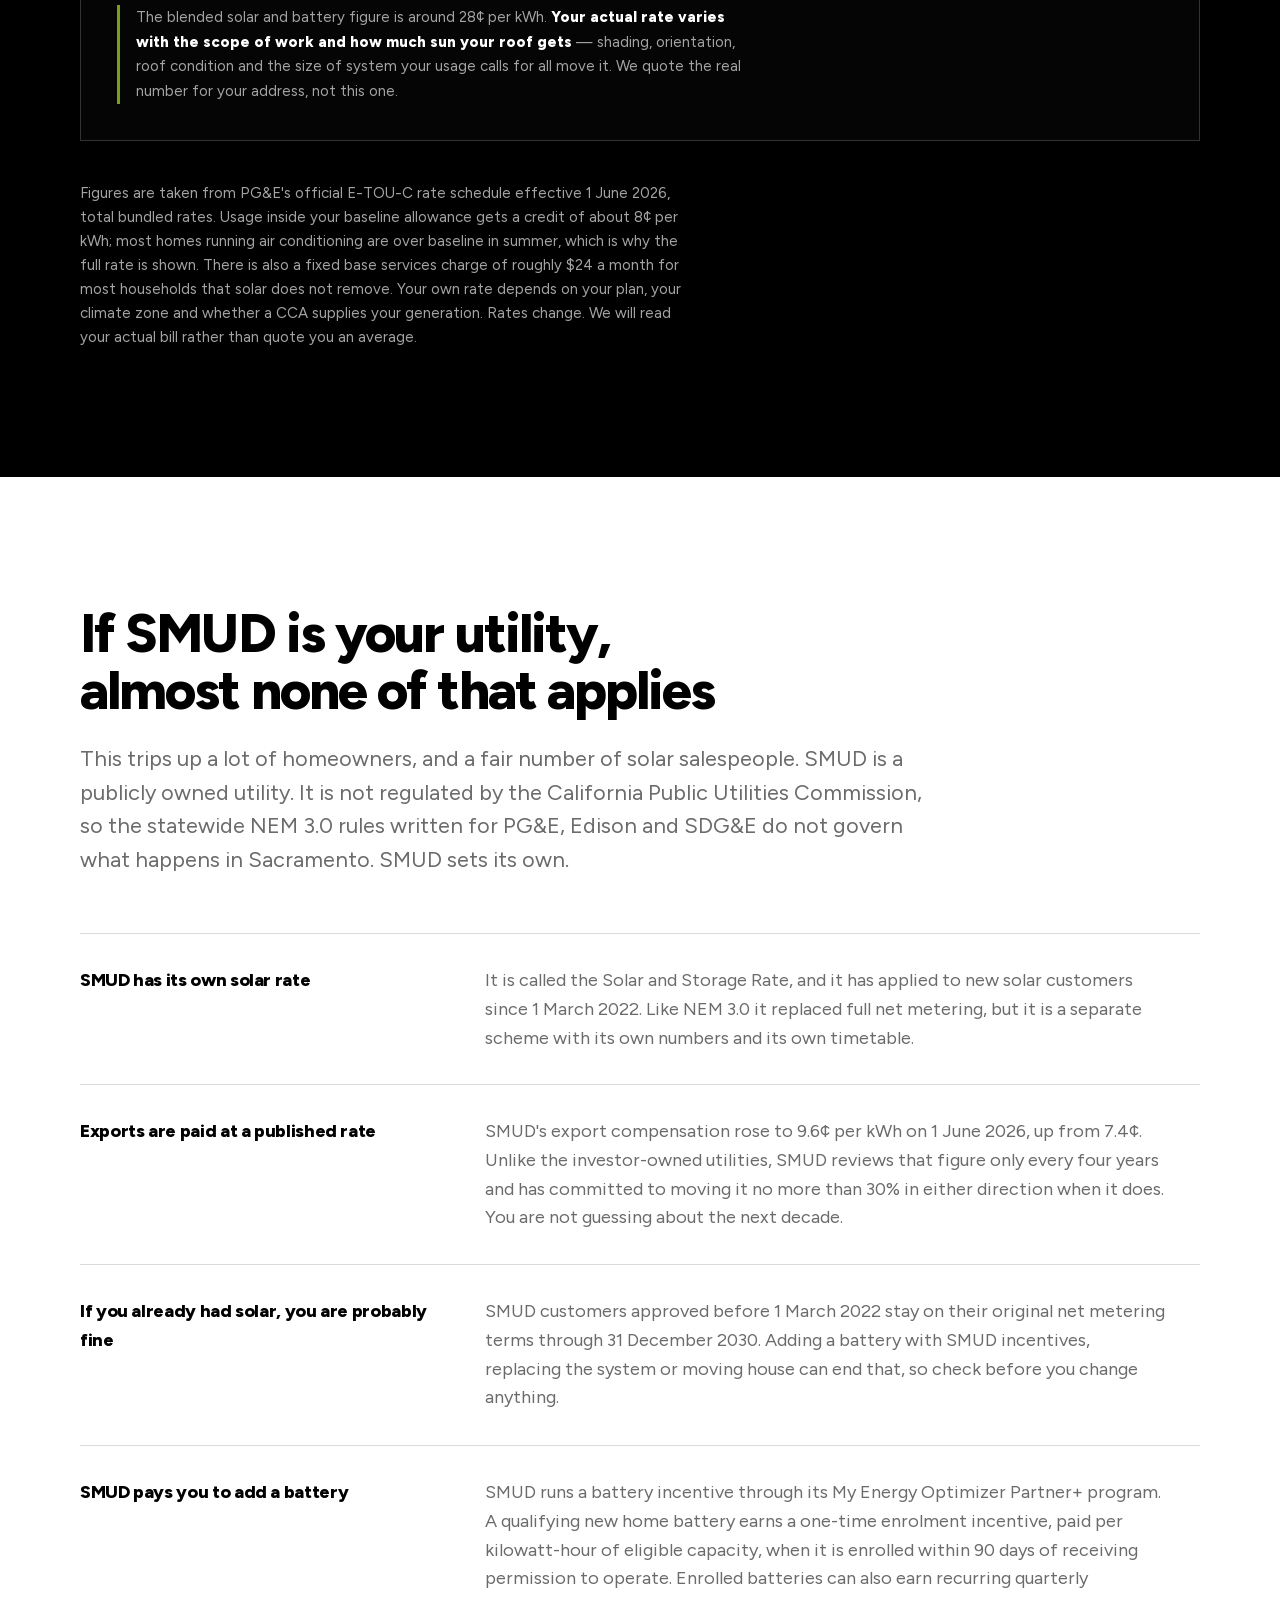
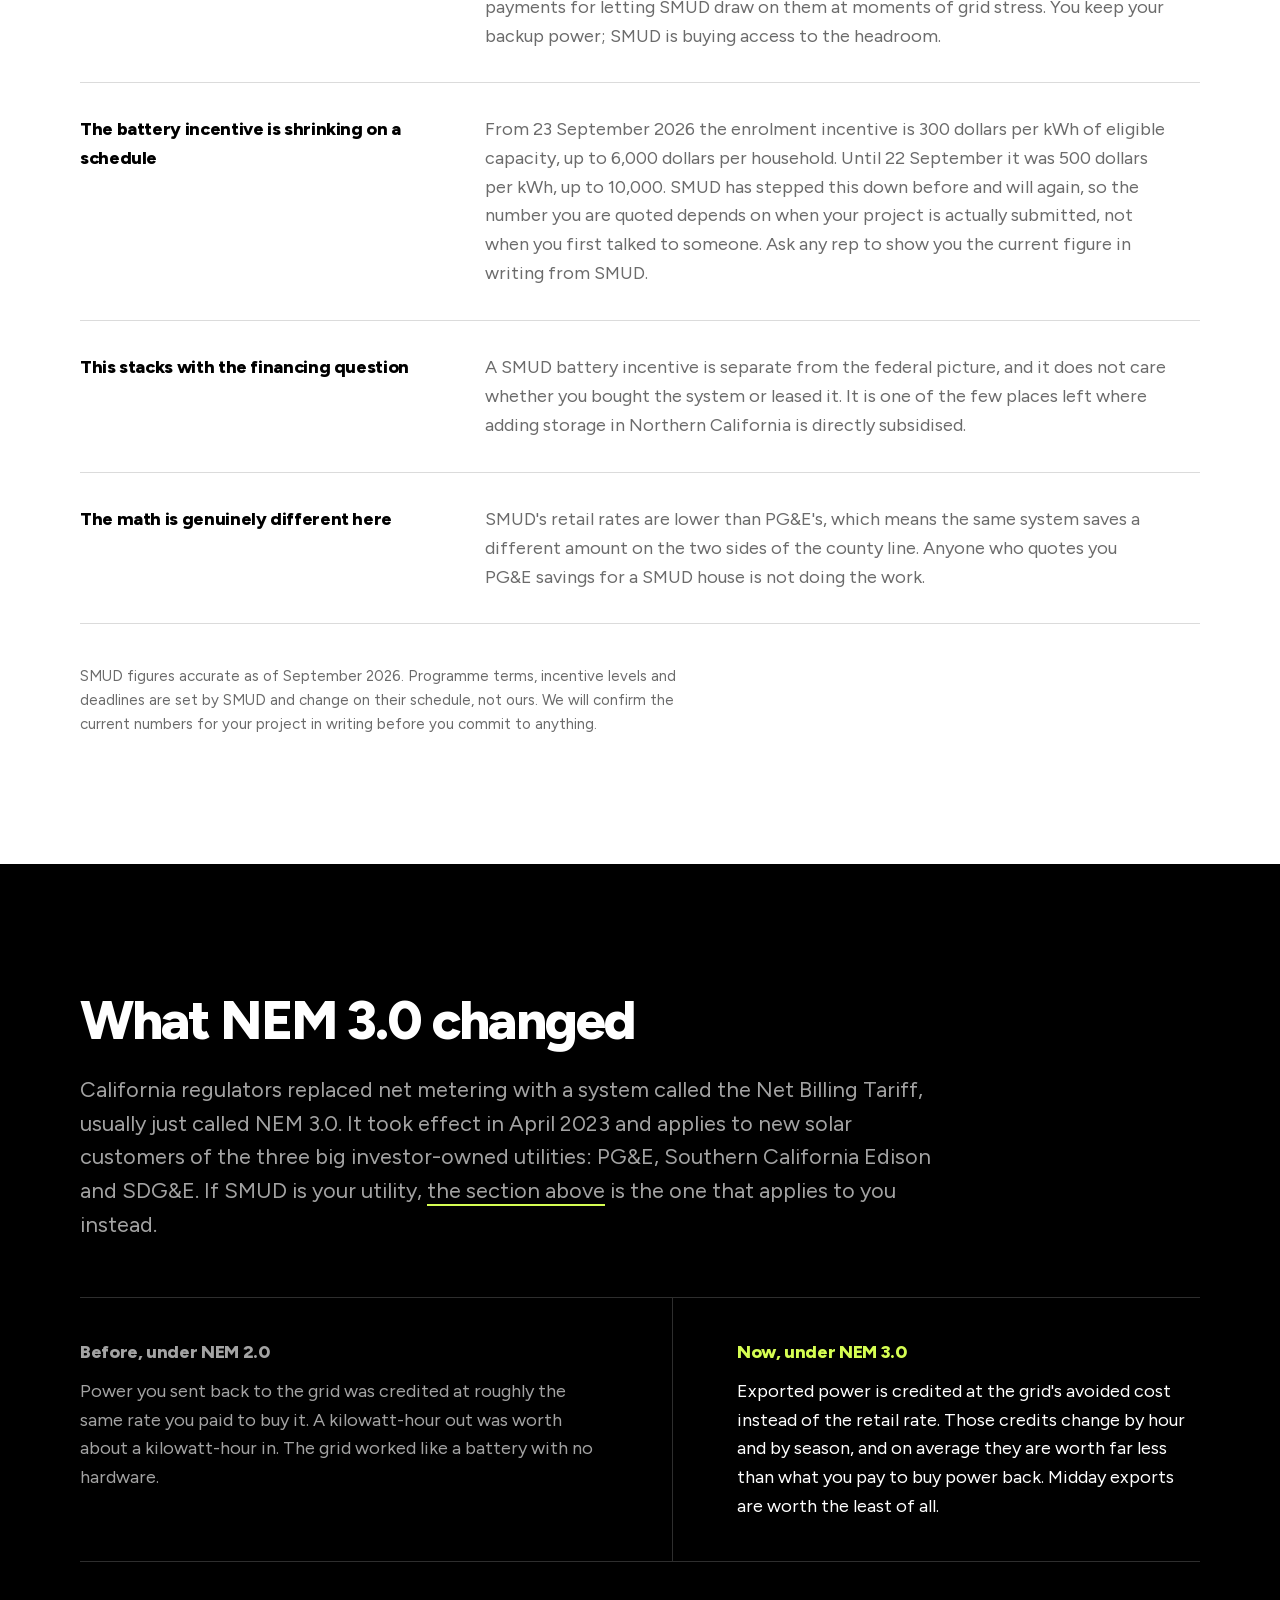
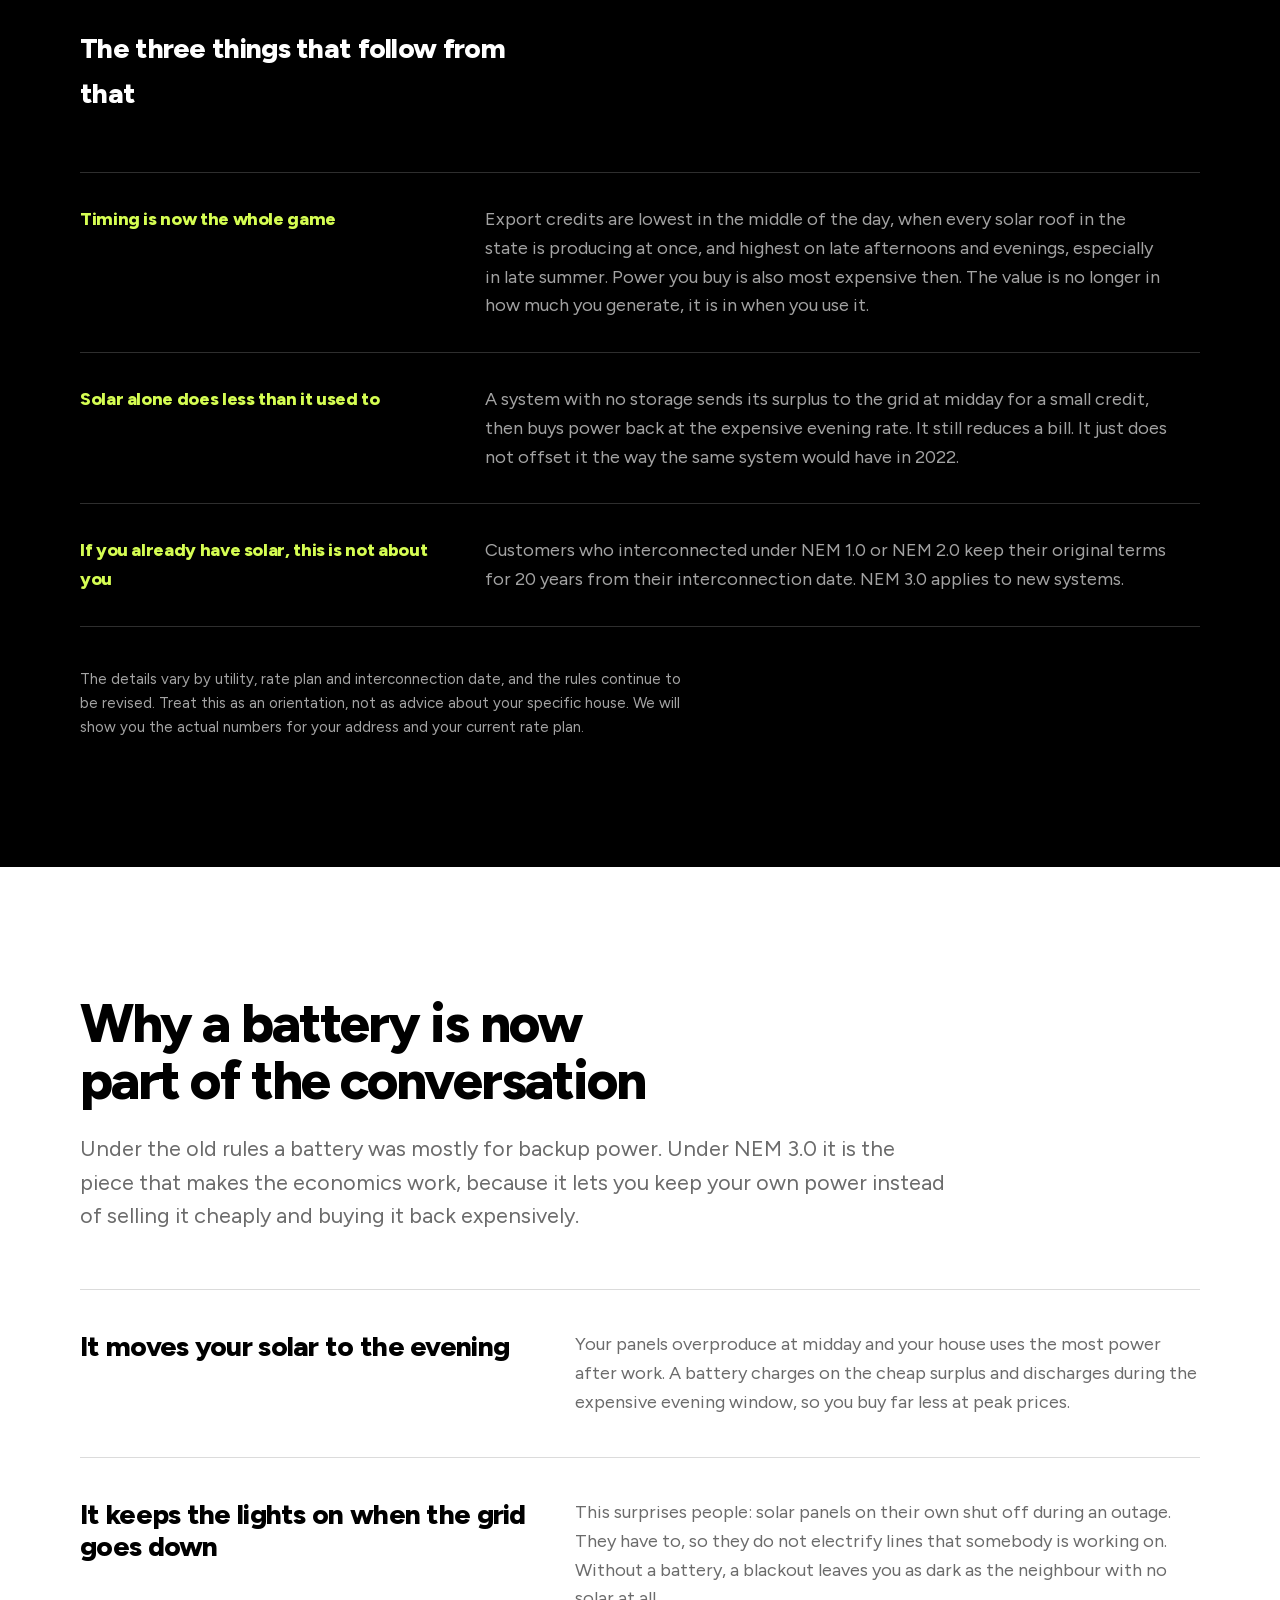
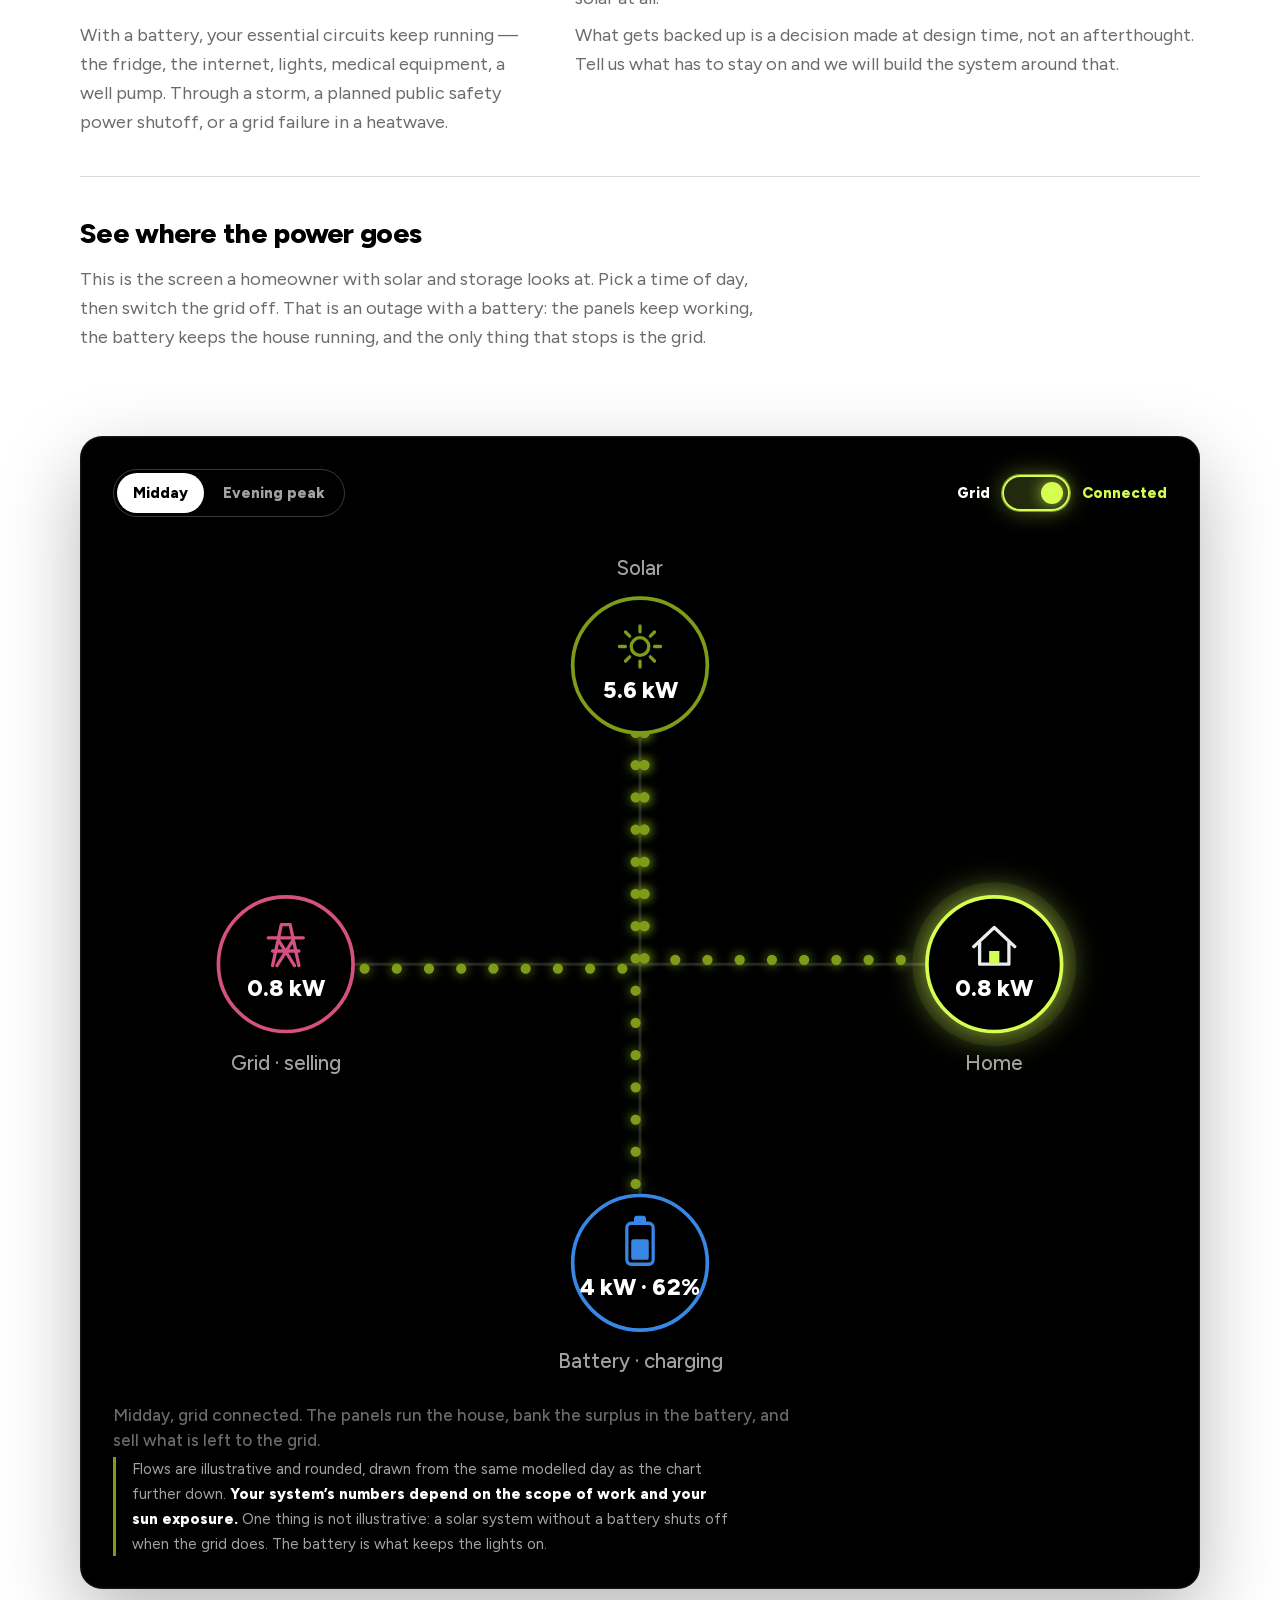
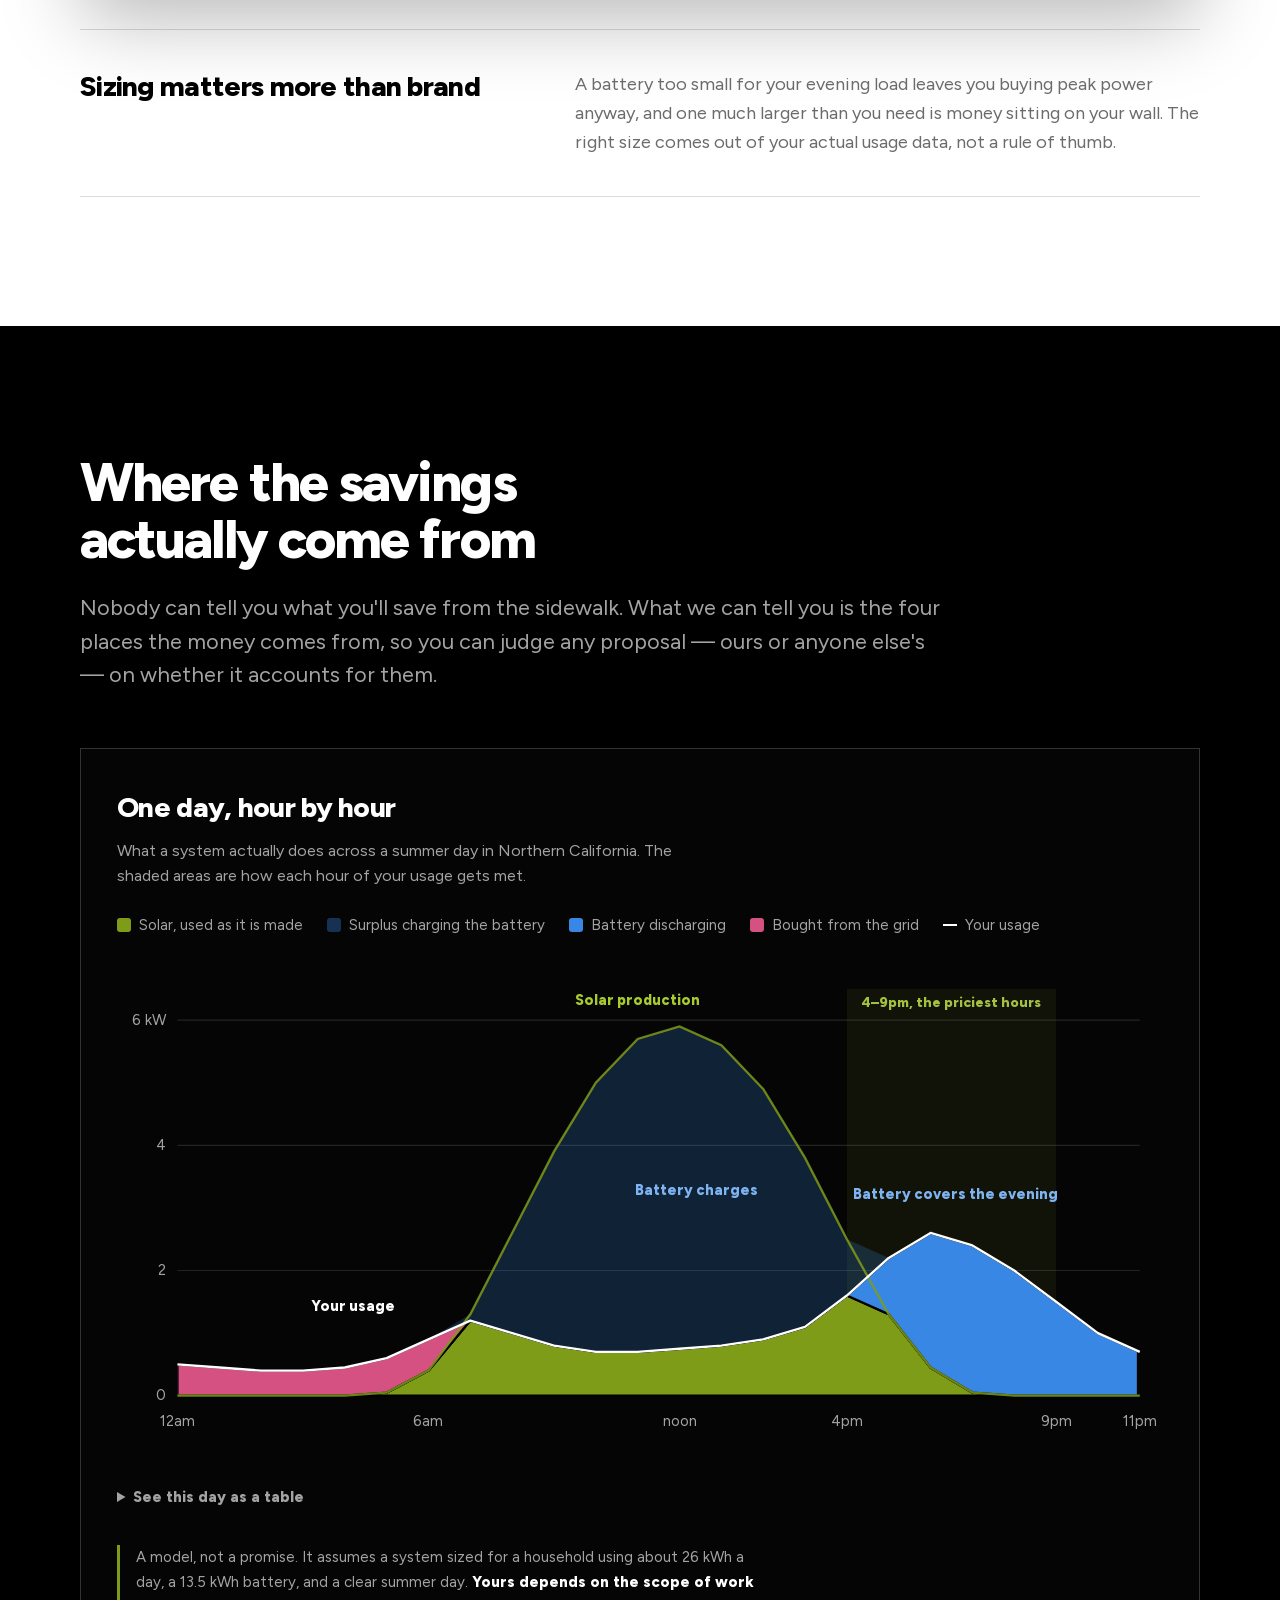
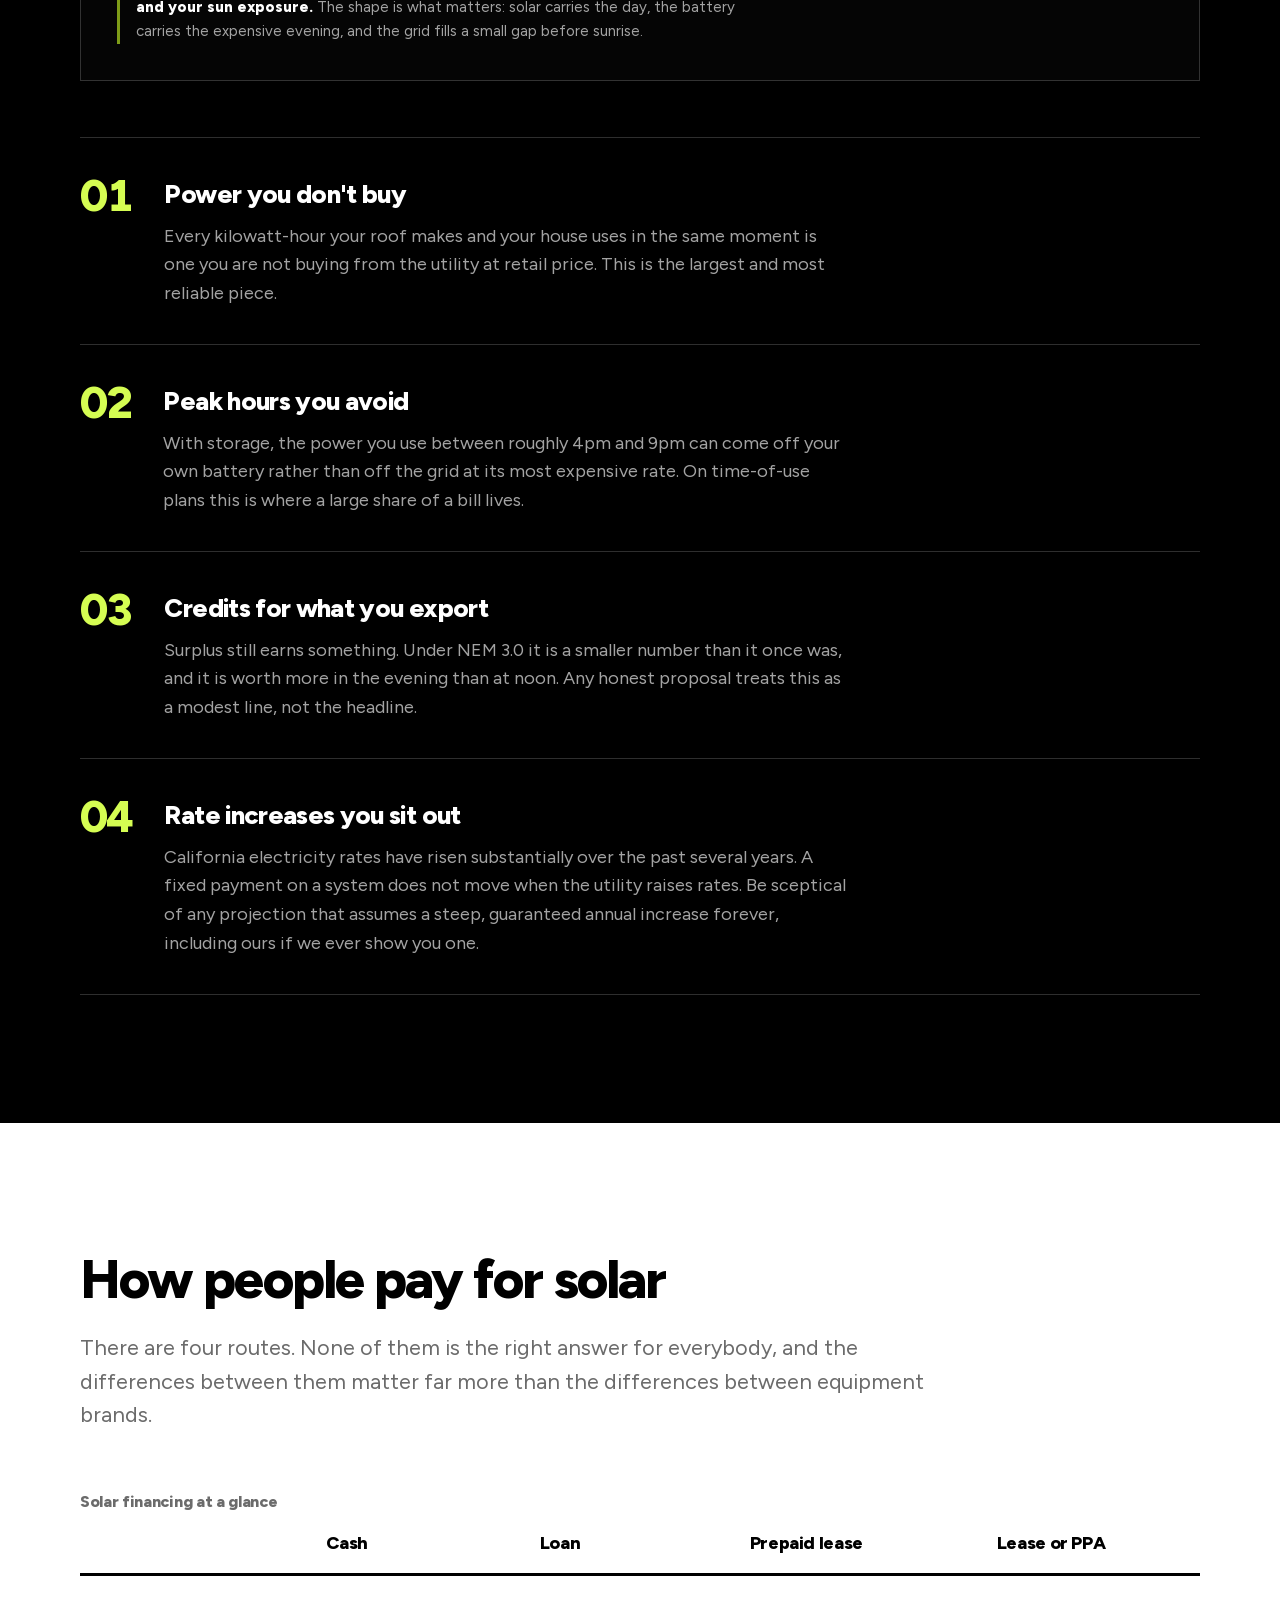
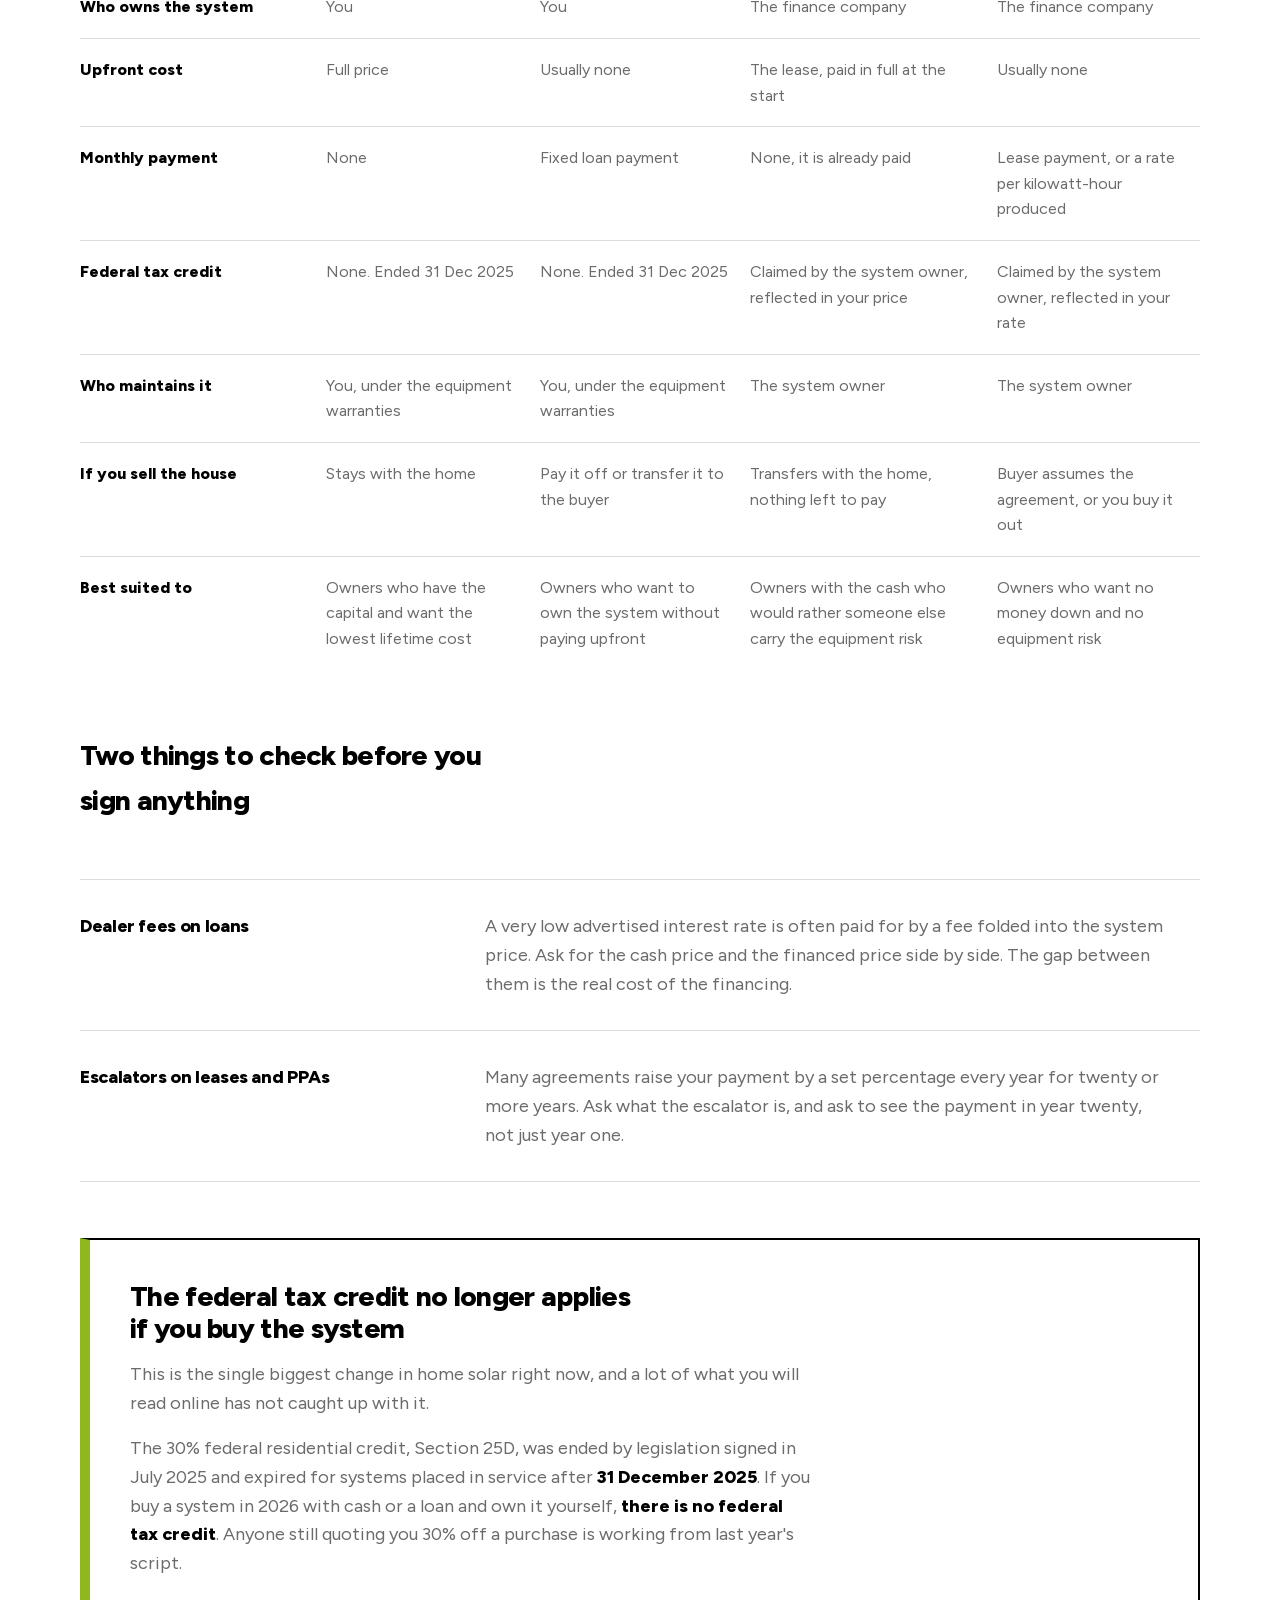
==== commit f2c6aee5: "Add an app-style power flow with a grid on/off switch A black device-screen panel in the battery sec" ====
--- a/homeowners.html
+++ b/homeowners.html
@@ -160,6 +160,7 @@
 
         <details class="viz__data">
           <summary>See these figures as a table</summary>
+          <div class="table-scroll" tabindex="0" role="region" aria-label="Rate comparison as a table">
           <table class="table table--ink">
             <thead><tr><th scope="col">Rate</th><th scope="col">Cents per kWh</th><th scope="col">Where it comes from</th></tr></thead>
             <tbody>
@@ -170,6 +171,7 @@
               <tr><th scope="row">Solar + battery, blended</th><td>about 28</td><td>varies by scope of work and sun exposure</td></tr>
             </tbody>
           </table>
+          </div>
         </details>
 
         <p class="viz__note">The blended solar and battery figure is around 28&cent; per kWh. <strong>Your actual rate varies with the scope of work and how much sun your roof gets</strong> — shading, orientation, roof condition and the size of system your usage calls for all move it. We quote the real number for your address, not this one.</p>
@@ -272,6 +274,33 @@
           <p>This surprises people: solar panels on their own shut off during an outage. They have to, so they do not electrify lines that somebody is working on. Without a battery, a blackout leaves you as dark as the neighbour with no solar at all.</p>
           <p>With a battery, your essential circuits keep running — the fridge, the internet, lights, medical equipment, a well pump. Through a storm, a planned public safety power shutoff, or a grid failure in a heatwave.</p>
           <p>What gets backed up is a decision made at design time, not an afterthought. Tell us what has to stay on and we will build the system around that.</p>
+        </li>
+        <li class="tenet tenet--wide">
+          <h3 class="tenet__h">See where the power goes</h3>
+          <p>This is the screen a homeowner with solar and storage looks at. Pick a time of day, then switch the grid off. That is an outage with a battery: the panels keep working, the battery keeps the house running, and the only thing that stops is the grid.</p>
+
+          <figure class="viz viz--screen" id="flow">
+            <div class="flow__controls">
+              <div class="seg" role="group" aria-label="Time of day">
+                <button type="button" class="seg__btn is-on" data-time="day" aria-pressed="true">Midday</button>
+                <button type="button" class="seg__btn" data-time="evening" aria-pressed="false">Evening peak</button>
+              </div>
+              <div class="gsw is-on" id="grid-ctl">
+                <span class="gsw__lab">Grid</span>
+                <button type="button" class="switch switch--sm" id="grid-switch" role="switch" aria-checked="true" aria-label="Grid connection: switch the grid on or off">
+                  <span class="switch__track"><span class="switch__knob"></span></span>
+                </button>
+                <span class="gsw__state" id="grid-state">Connected</span>
+              </div>
+            </div>
+
+            <svg class="flow__svg" id="flow-svg" viewBox="0 0 720 600" preserveAspectRatio="xMidYMid meet" role="img"
+                 aria-labelledby="flow-status"></svg>
+
+            <p class="flow__status" id="flow-status" aria-live="polite"></p>
+
+            <p class="viz__note">Flows are illustrative and rounded, drawn from the same modelled day as the chart further down. <strong>Your system’s numbers depend on the scope of work and your sun exposure.</strong> One thing is not illustrative: a solar system without a battery shuts off when the grid does. The battery is what keeps the lights on.</p>
+          </figure>
         </li>
         <li class="tenet">
           <h3 class="tenet__h">Sizing matters more than brand</h3>
@@ -498,5 +527,6 @@
 
 <script src="main.js"></script>
 <script src="charts.js"></script>
+<script src="flow.js"></script>
 </body>
 </html>
--- a/styles.css
+++ b/styles.css
@@ -1098,3 +1098,115 @@
 .key__sw--charge { background: var(--s-battery); opacity: .34; }
 /* the usage line is solid white in the chart, so its swatch must be too */
 .key__sw--line { height: 0; border-top: 2px solid var(--paper); border-radius: 0; }
+
+/* ============================================================
+   POWER FLOW — app-style screen inset in the light section.
+   Dark-surface palette, validated all-pairs on black:
+   solar #7E9C18 · battery #3987e5 · grid #d55181.
+   ============================================================ */
+
+.tenet--wide { grid-template-columns: 1fr; }
+.tenet--wide .tenet__h { margin-bottom: .5rem; }
+.tenet--wide > p { margin-bottom: 1.25rem; }
+
+.viz--screen {
+  --s-solar:   #7E9C18;
+  --s-battery: #3987e5;
+  --s-grid:    #d55181;
+  --s-home:    #E9EDF0;
+  background: #000;
+  color: var(--paper);
+  border: 1px solid rgba(255,255,255,.08);
+  border-radius: 22px;
+  padding: clamp(1.25rem, 3vw, 2rem);
+  box-shadow: 0 30px 80px rgba(0,0,0,.28), inset 0 0 0 1px rgba(255,255,255,.03);
+}
+.viz--screen .viz__note { color: var(--grey-ink); border-left-color: var(--s-solar); }
+.viz--screen .viz__note strong { color: var(--paper); }
+
+.flow__controls {
+  display: flex; flex-wrap: wrap; align-items: center; justify-content: space-between;
+  gap: 1rem 2rem; margin-bottom: .5rem;
+}
+
+.seg { display: inline-flex; border: 1.5px solid rgba(255,255,255,.22); border-radius: 999px; padding: 3px; gap: 3px; }
+.seg__btn {
+  appearance: none; border: 0; background: none; cursor: pointer;
+  font: inherit; font-weight: 800; font-size: .9375rem;
+  padding: .5rem 1rem; border-radius: 999px; color: var(--grey-ink);
+  transition: background-color .15s ease, color .15s ease;
+}
+.seg__btn.is-on { background: var(--paper); color: var(--ink); }
+.seg__btn:hover:not(.is-on) { color: var(--paper); }
+
+.gsw { display: inline-flex; align-items: center; gap: .75rem; }
+.gsw__lab { font-weight: 800; font-size: .9375rem; color: var(--paper); }
+.gsw__state { font-weight: 800; font-size: .9375rem; color: var(--grey-ink); min-width: 6ch; transition: color .2s ease; }
+.gsw.is-on .gsw__state { color: var(--volt); }
+.switch--sm .switch__track { --track-w: 4.25rem; --track-h: 2.25rem; --track-pad: .3125rem; }
+.gsw.is-on .switch__track { background: rgba(213,253,82,.16); border-color: var(--volt);
+  box-shadow: 0 0 0 1px rgba(213,253,82,.5), 0 0 24px rgba(213,253,82,.38); }
+.gsw.is-on .switch__knob { background: var(--volt); box-shadow: 0 0 16px rgba(213,253,82,.75);
+  transform: translateX(calc(var(--track-w) - var(--track-h))); }
+
+/* svg */
+.flow__svg { width: 100%; height: auto; display: block; overflow: visible; margin: .25rem 0 0; }
+
+.bus__line { fill: none; stroke: rgba(255,255,255,.14); stroke-width: 2; stroke-linecap: round; transition: stroke .3s ease; }
+.bus__line.is-cut { stroke-dasharray: 5 9; stroke: rgba(255,255,255,.1); }
+
+/* dots travelling along a path: a zero-length dash with round caps */
+.flow {
+  fill: none;
+  stroke-width: 7;
+  stroke-linecap: round;
+  stroke-dasharray: 0.01 22;
+  opacity: 0;
+  transition: opacity .35s ease;
+  filter: drop-shadow(0 0 4px currentColor);
+}
+.flow[data-series="solar"]   { stroke: var(--s-solar);   color: var(--s-solar); }
+.flow[data-series="battery"] { stroke: var(--s-battery); color: var(--s-battery); }
+.flow[data-series="grid"]    { stroke: var(--s-grid);    color: var(--s-grid); }
+.flow.is-on { opacity: 1; animation: flow 1.6s linear infinite; }
+@keyframes flow { to { stroke-dashoffset: -22.01; } }
+
+.cut { transition: opacity .3s ease; }
+.cut__x { stroke: var(--paper); stroke-width: 3.5; stroke-linecap: round; }
+
+/* nodes */
+.node__halo { fill: none; opacity: 0; transition: opacity .4s ease; }
+.node__ring { fill: #000; stroke-width: 2.5; transition: stroke .3s ease, filter .3s ease; }
+.node[data-series="solar"]   .node__ring, .node[data-series="solar"]   .ic { stroke: var(--s-solar); }
+.node[data-series="battery"] .node__ring, .node[data-series="battery"] .ic { stroke: var(--s-battery); }
+.node[data-series="grid"]    .node__ring, .node[data-series="grid"]    .ic { stroke: var(--s-grid); }
+.node[data-series="home"]    .node__ring, .node[data-series="home"]    .ic { stroke: var(--s-home); }
+.ic { fill: none; stroke-width: 2.25; stroke-linecap: round; stroke-linejoin: round; }
+.ic--win { fill: var(--volt); stroke: none !important; }
+.ic--cap { fill: var(--s-battery); }
+.ic--fill { fill: var(--s-battery); transition: height .5s ease, y .5s ease; }
+
+.node__val { font-size: 16px; font-weight: 800; font-family: inherit; fill: var(--paper); font-variant-numeric: tabular-nums; }
+.node__lab { font-size: 14px; font-weight: 500; font-family: inherit; fill: var(--grey-ink); }
+
+.node.is-lit .node__ring { stroke: var(--volt); filter: drop-shadow(0 0 12px rgba(213,253,82,.7)); }
+.node.is-lit .node__halo { fill: rgba(213,253,82,.08); opacity: 1; }
+.node.is-out .node__ring { stroke: rgba(255,255,255,.22); stroke-dasharray: 5 5; }
+.node.is-out .ic { stroke: rgba(255,255,255,.28); }
+.node.is-out .node__val, .node.is-out .node__lab { fill: var(--grey-ink); }
+.node.is-idle .node__ring, .node.is-idle .ic { stroke: rgba(255,255,255,.22); }
+.node.is-idle .node__val { fill: var(--grey-ink); }
+
+.flow__status {
+  margin: 1.25rem 0 0; font-weight: 500; font-size: 1.0625rem; line-height: 1.5;
+  color: var(--paper); max-width: 60ch; min-height: 3.2em;
+}
+
+@media (max-width: 40rem) {
+  .node__val { font-size: 26px; }
+  .node__lab { font-size: 22px; }
+  .flow__controls { gap: .875rem; }
+}
+@media (prefers-reduced-motion: reduce) {
+  .flow.is-on { animation: none; stroke-dasharray: 0.01 12; }
+}
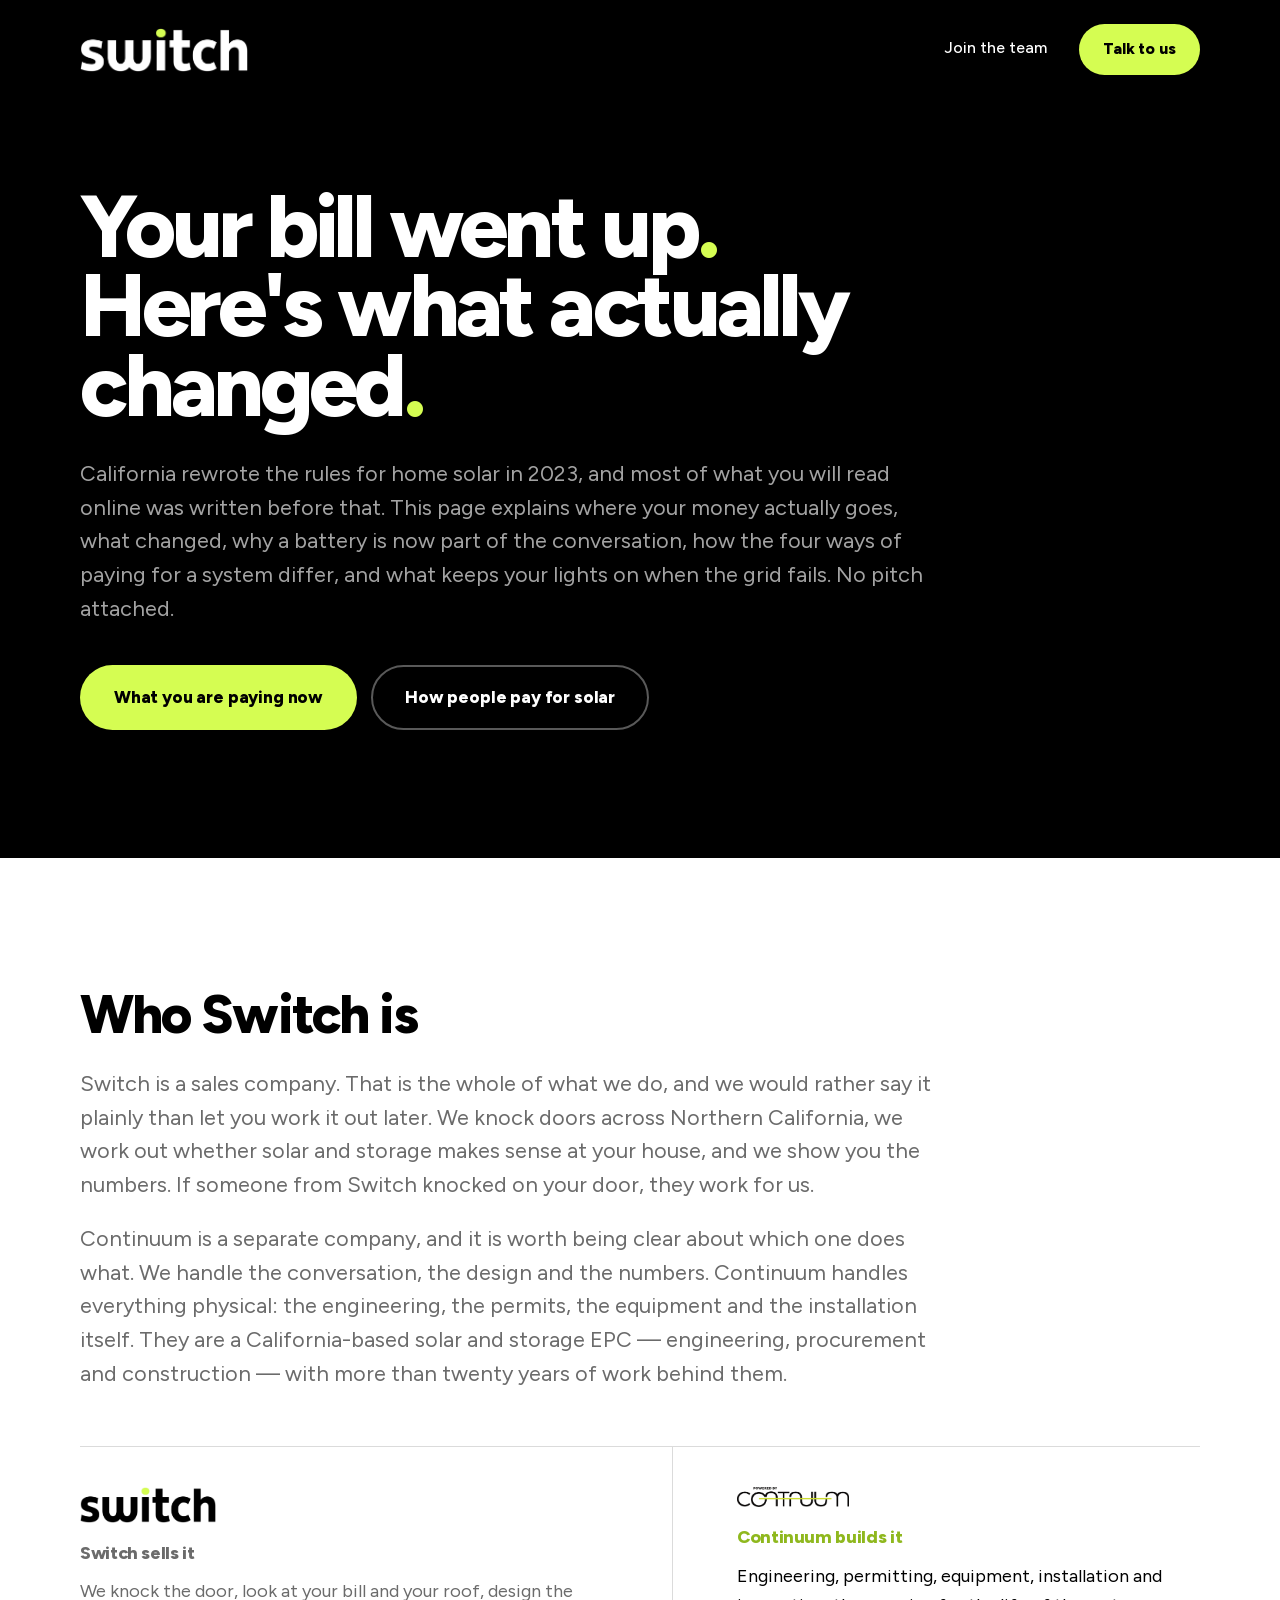
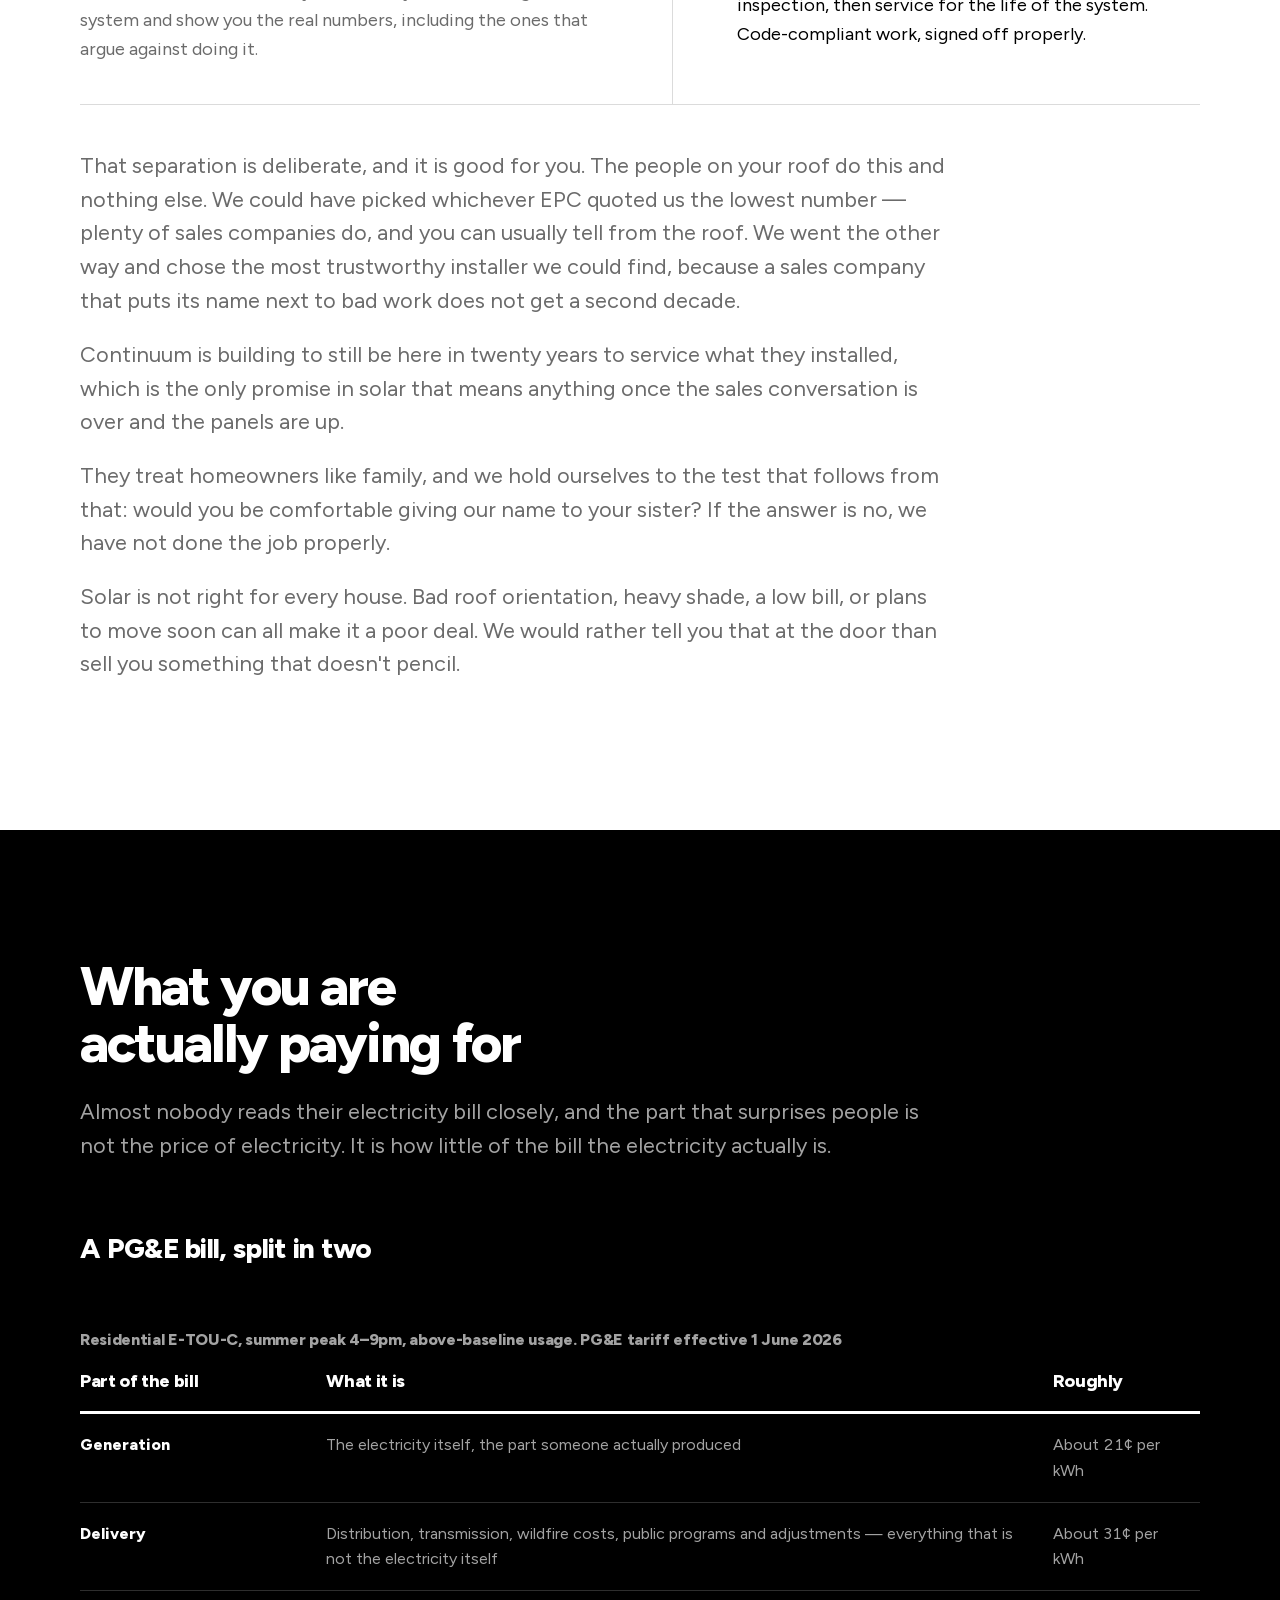
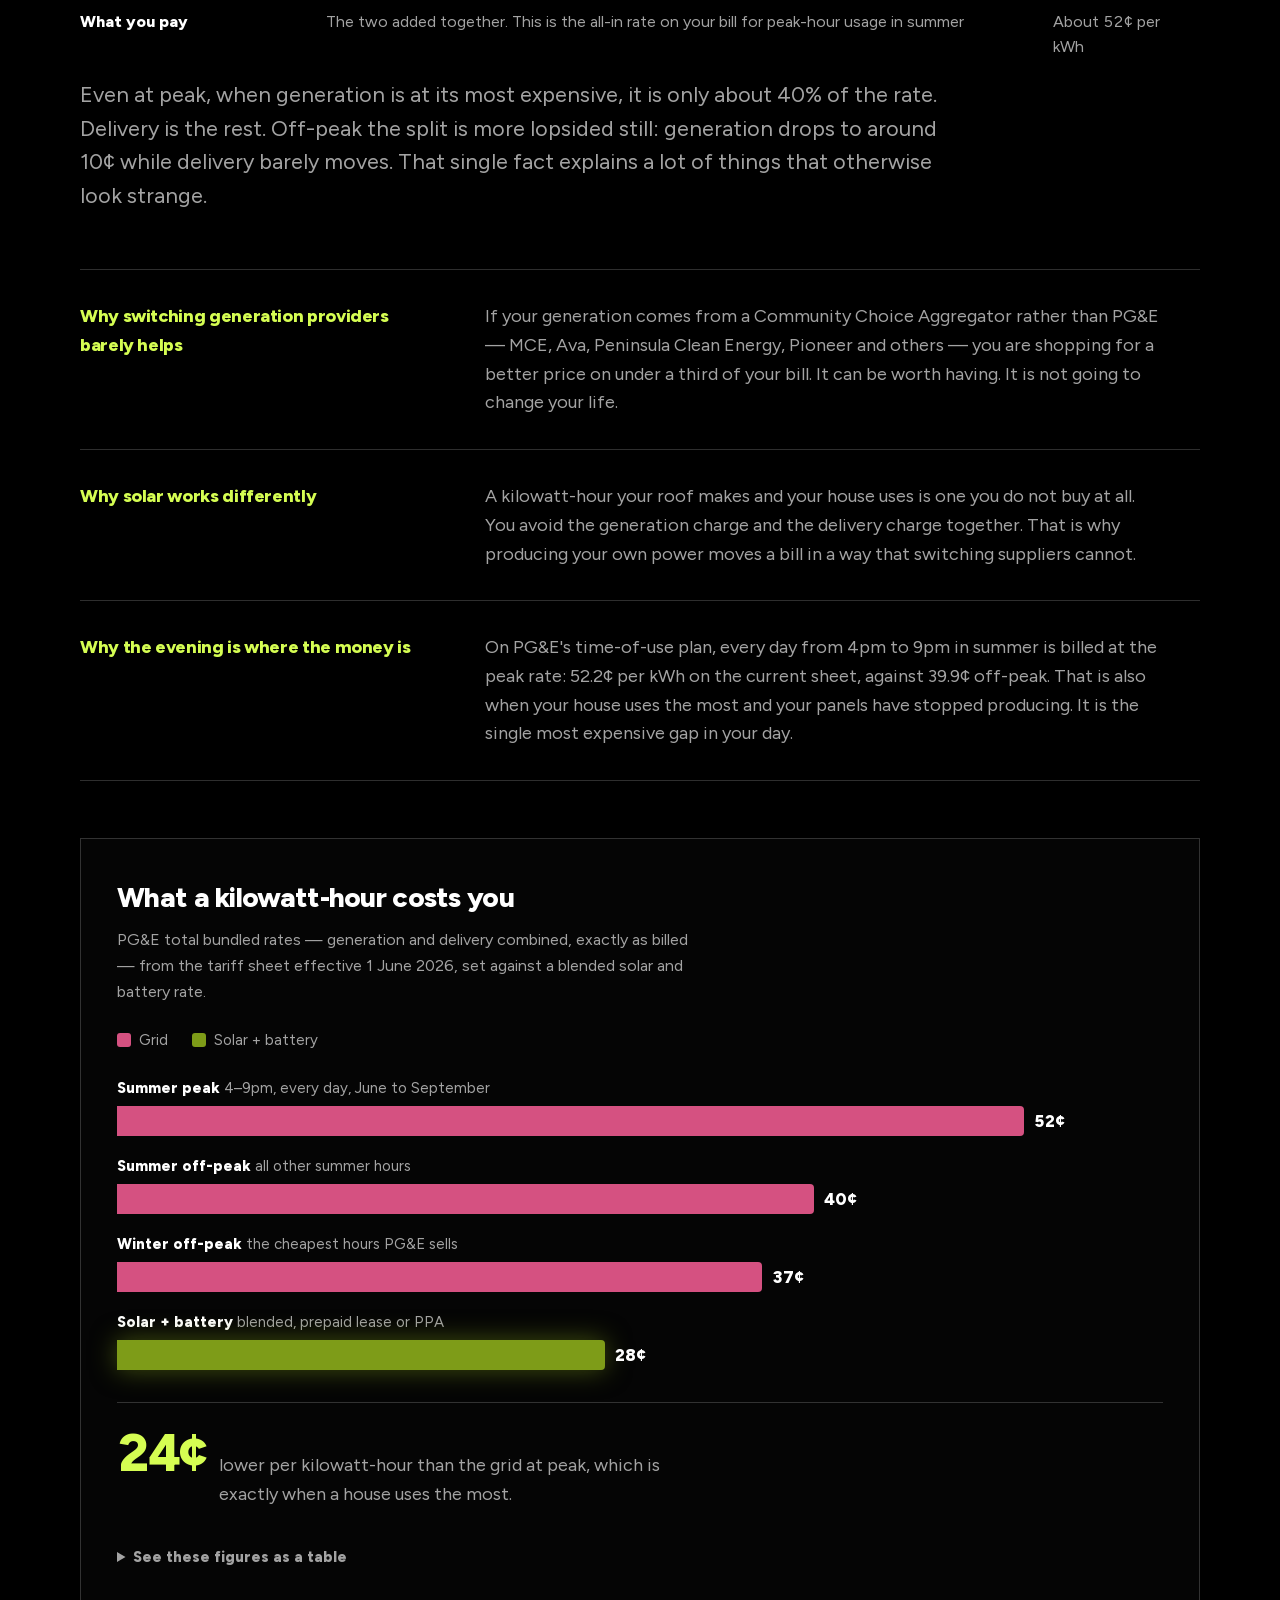
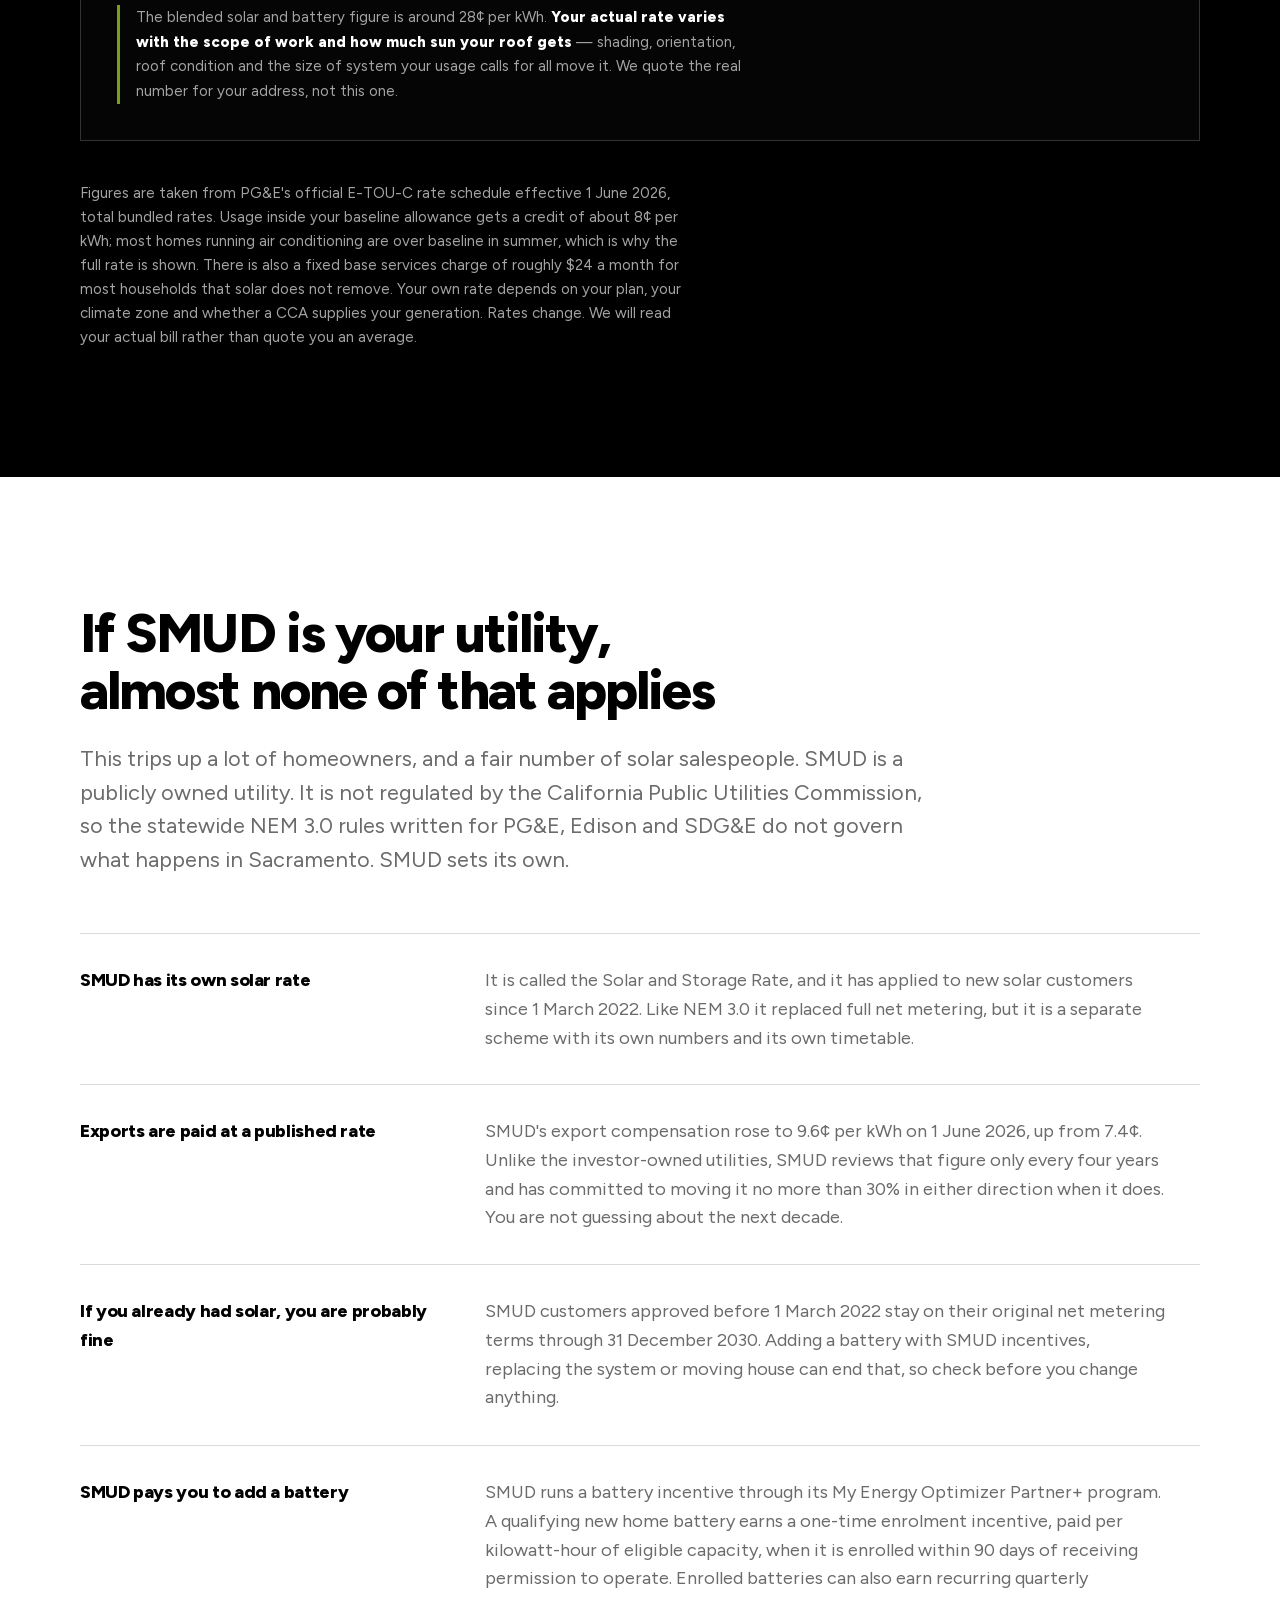
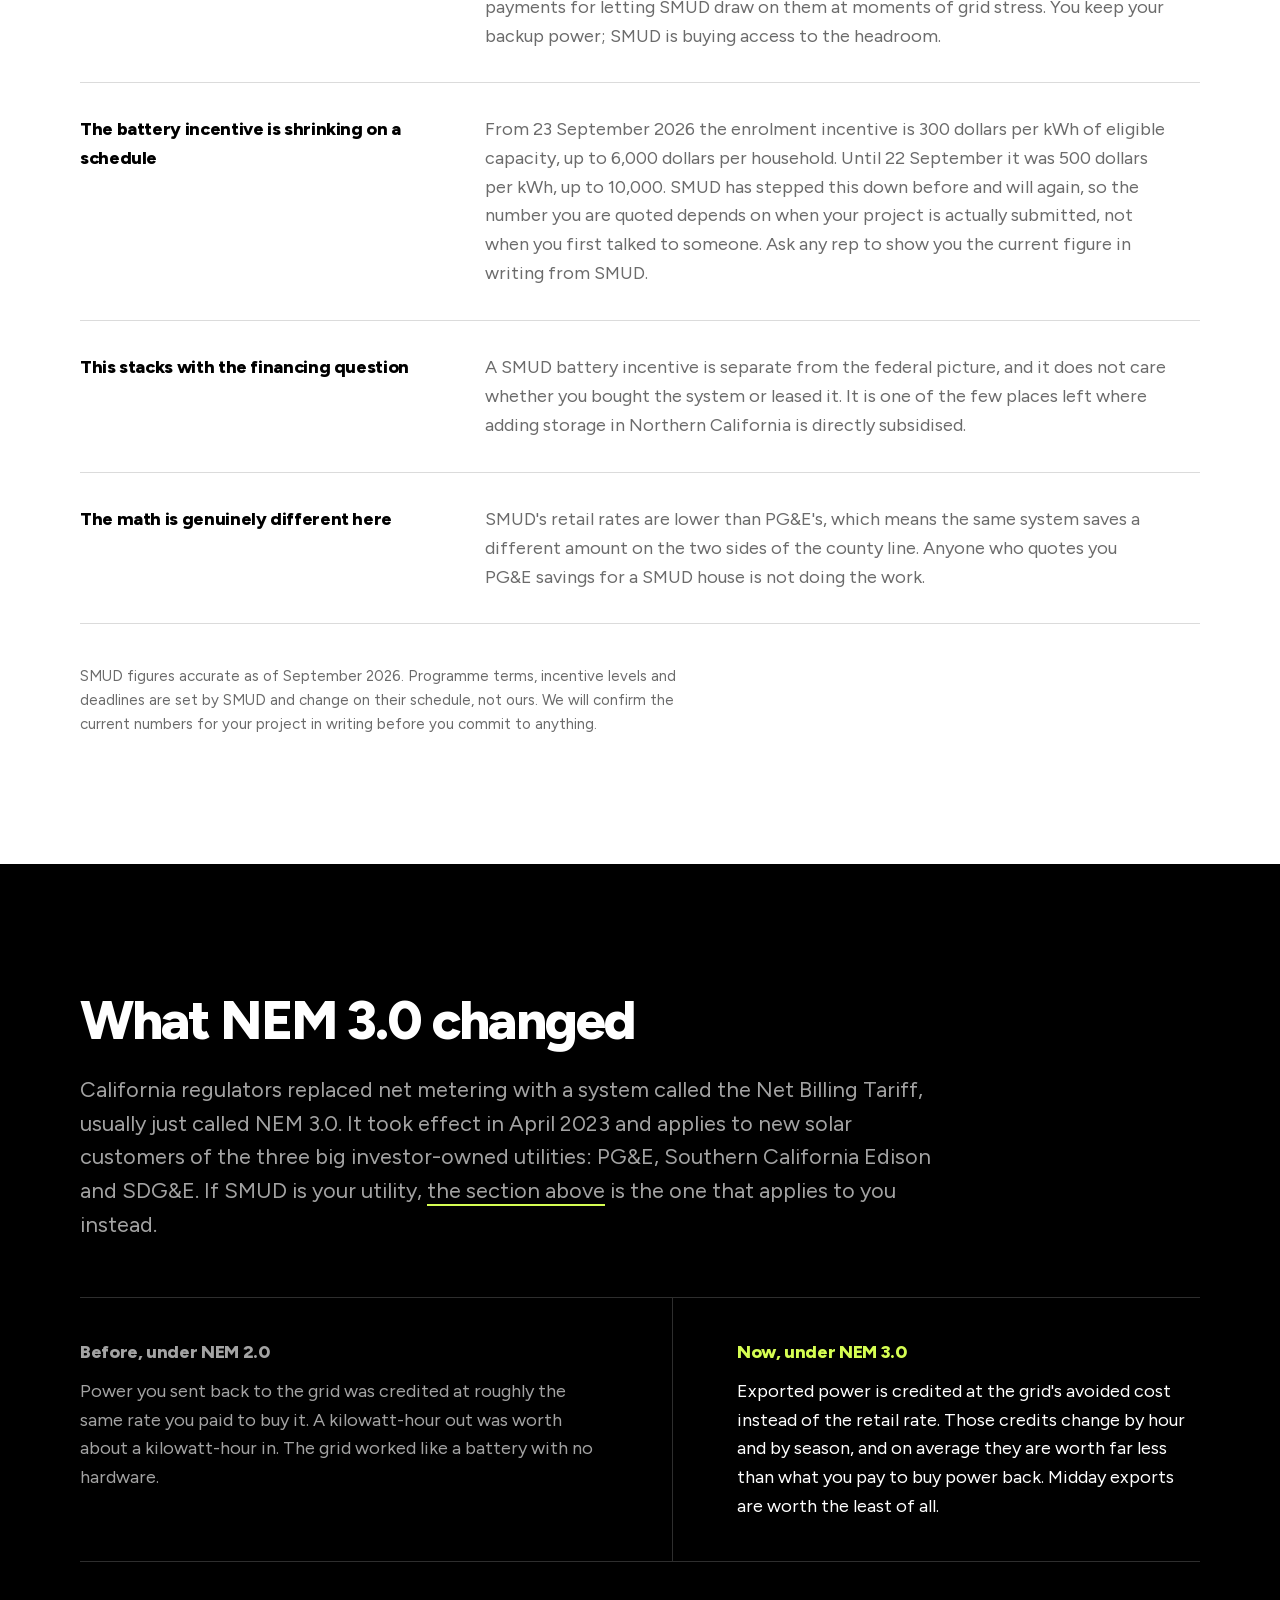
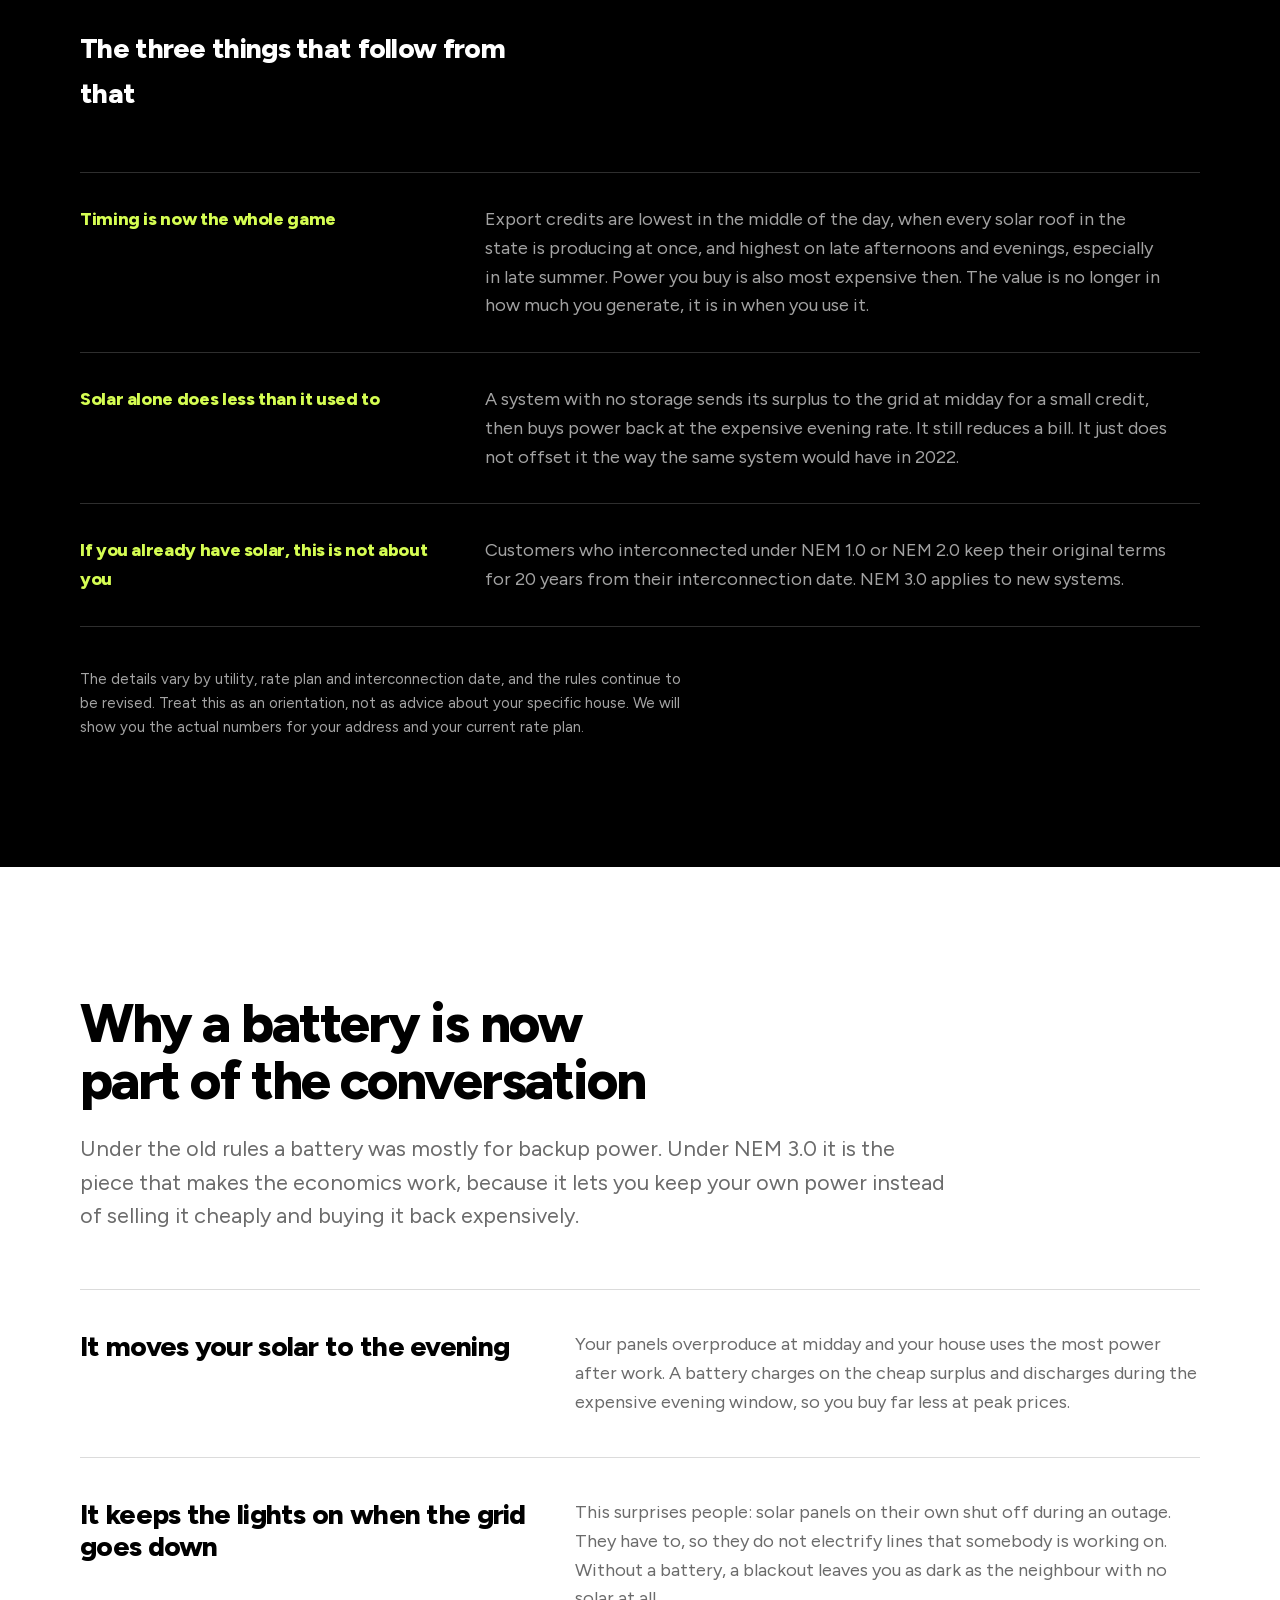
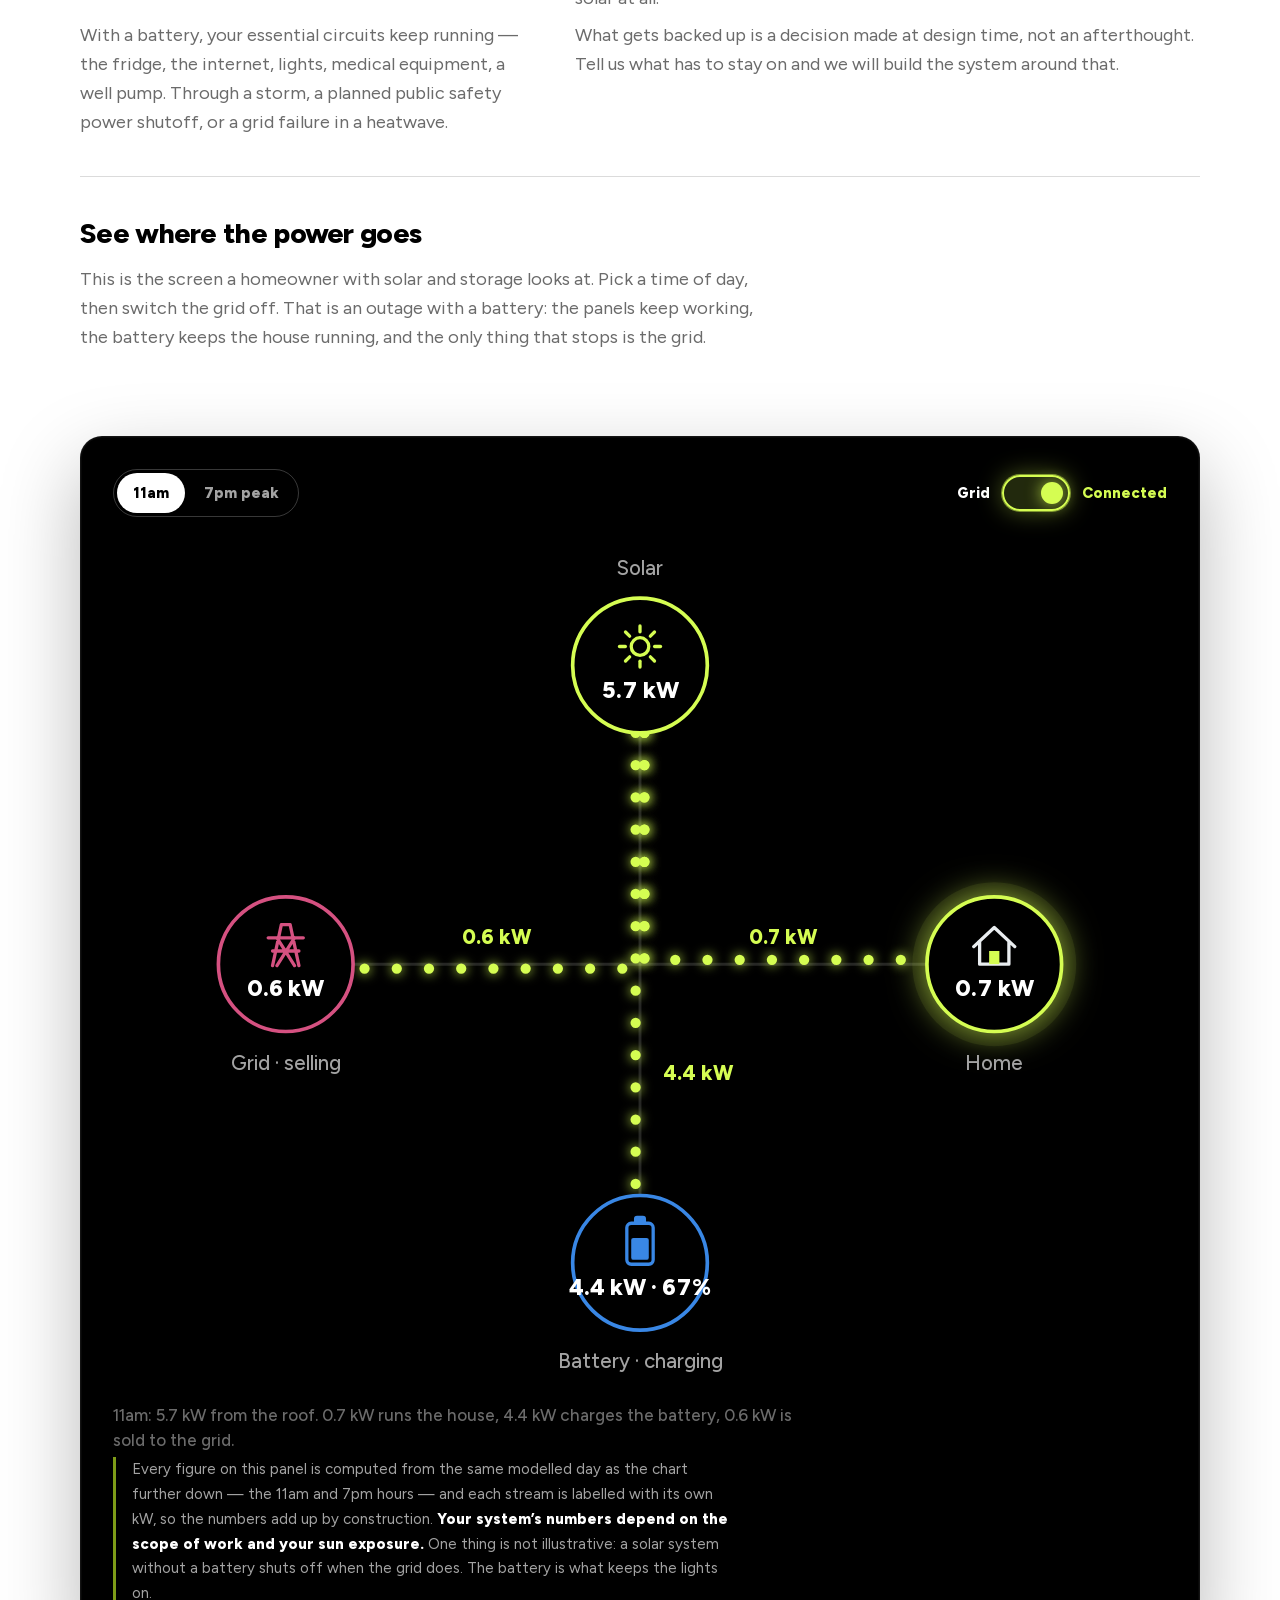
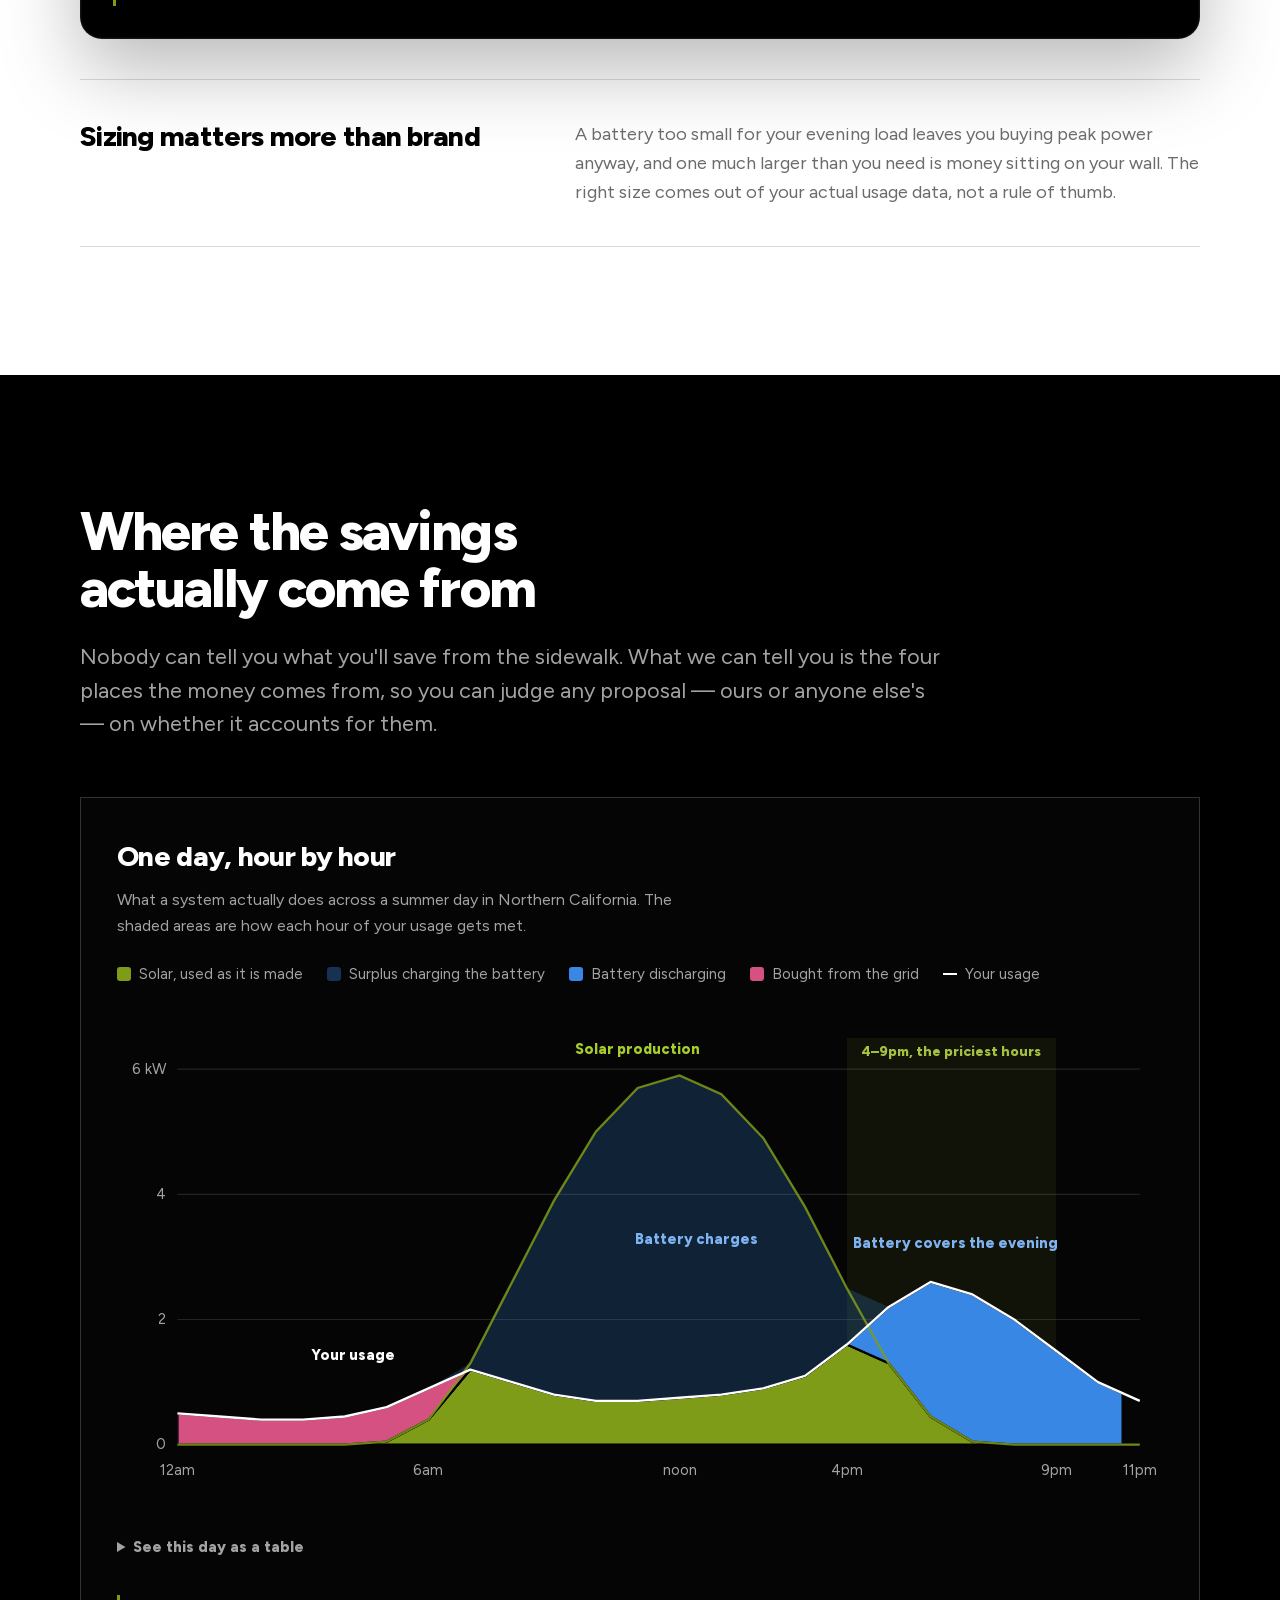
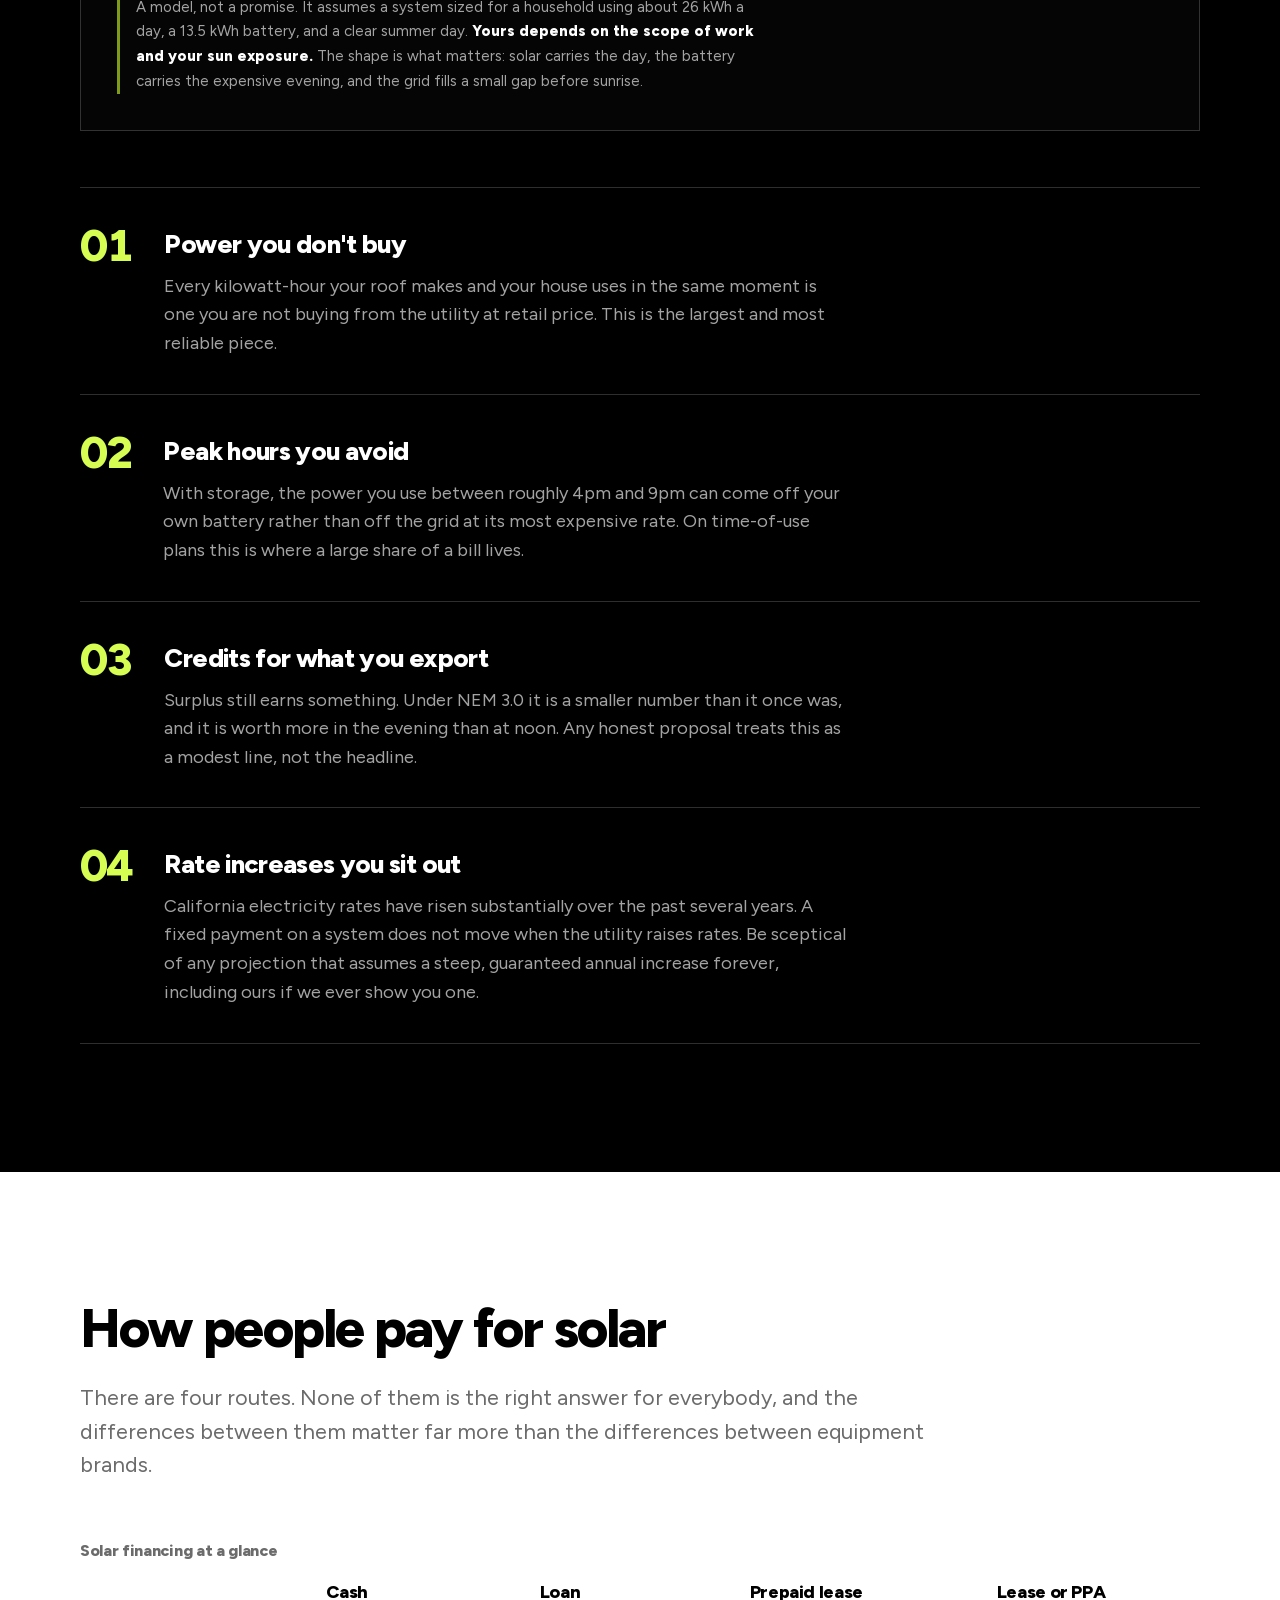
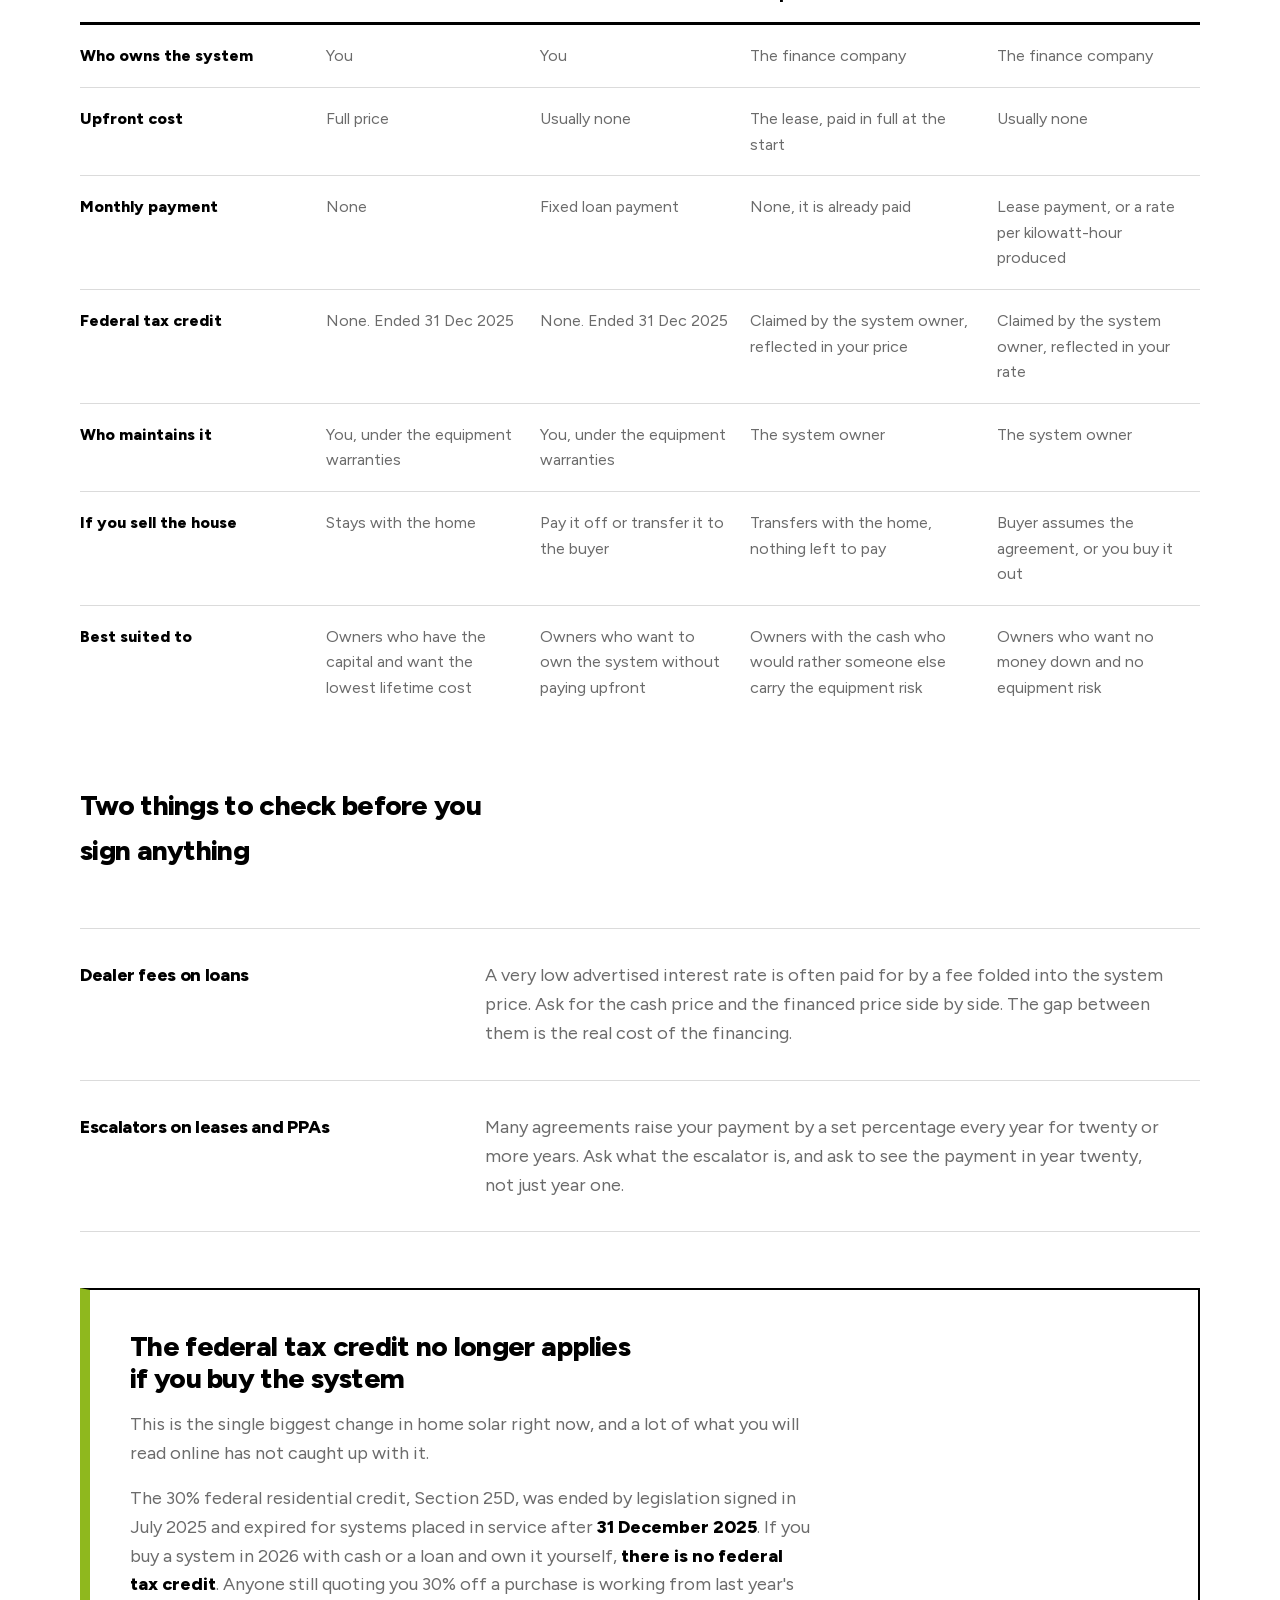
==== commit a2e06efc: "Compute the power flow from the shared day model; lime pulsing streams The panel's numbers were type" ====
--- a/homeowners.html
+++ b/homeowners.html
@@ -282,8 +282,8 @@
           <figure class="viz viz--screen" id="flow">
             <div class="flow__controls">
               <div class="seg" role="group" aria-label="Time of day">
-                <button type="button" class="seg__btn is-on" data-time="day" aria-pressed="true">Midday</button>
-                <button type="button" class="seg__btn" data-time="evening" aria-pressed="false">Evening peak</button>
+                <button type="button" class="seg__btn is-on" data-time="day" aria-pressed="true">11am</button>
+                <button type="button" class="seg__btn" data-time="evening" aria-pressed="false">7pm peak</button>
               </div>
               <div class="gsw is-on" id="grid-ctl">
                 <span class="gsw__lab">Grid</span>
@@ -299,7 +299,7 @@
 
             <p class="flow__status" id="flow-status" aria-live="polite"></p>
 
-            <p class="viz__note">Flows are illustrative and rounded, drawn from the same modelled day as the chart further down. <strong>Your system’s numbers depend on the scope of work and your sun exposure.</strong> One thing is not illustrative: a solar system without a battery shuts off when the grid does. The battery is what keeps the lights on.</p>
+            <p class="viz__note">Every figure on this panel is computed from the same modelled day as the chart further down — the 11am and 7pm hours — and each stream is labelled with its own kW, so the numbers add up by construction. <strong>Your system’s numbers depend on the scope of work and your sun exposure.</strong> One thing is not illustrative: a solar system without a battery shuts off when the grid does. The battery is what keeps the lights on.</p>
           </figure>
         </li>
         <li class="tenet">
@@ -525,6 +525,7 @@
   </div>
 </footer>
 
+<script src="model.js"></script>
 <script src="main.js"></script>
 <script src="charts.js"></script>
 <script src="flow.js"></script>
--- a/styles.css
+++ b/styles.css
@@ -1165,11 +1165,19 @@
   transition: opacity .35s ease;
   filter: drop-shadow(0 0 4px currentColor);
 }
-.flow[data-series="solar"]   { stroke: var(--s-solar);   color: var(--s-solar); }
-.flow[data-series="battery"] { stroke: var(--s-battery); color: var(--s-battery); }
-.flow[data-series="grid"]    { stroke: var(--s-grid);    color: var(--s-grid); }
-.flow.is-on { opacity: 1; animation: flow 1.6s linear infinite; }
-@keyframes flow { to { stroke-dashoffset: -22.01; } }
+/* Every stream is the brand lime: power on the move is the thing this
+   panel is about, and the ring on the node it leaves tells you the source.
+   The dots travel, and the whole stream breathes. */
+.flow { stroke: var(--volt); color: var(--volt); }
+.flow.is-on { opacity: 1; animation: flow 1.6s linear infinite, pulse 1.6s ease-in-out infinite; }
+@keyframes flow  { to { stroke-dashoffset: -22.01; } }
+@keyframes pulse {
+  0%, 100% { filter: drop-shadow(0 0 3px rgba(213,253,82,.55)); opacity: .82; }
+  50%      { filter: drop-shadow(0 0 10px rgba(213,253,82,.95)); opacity: 1; }
+}
+
+/* the kW riding each stream */
+.flow-kw { font-size: 14px; font-weight: 800; font-family: inherit; fill: var(--volt); paint-order: stroke; stroke: #000; stroke-width: 4px; stroke-linejoin: round; }
 
 .cut { transition: opacity .3s ease; }
 .cut__x { stroke: var(--paper); stroke-width: 3.5; stroke-linecap: round; }
@@ -1177,7 +1185,7 @@
 /* nodes */
 .node__halo { fill: none; opacity: 0; transition: opacity .4s ease; }
 .node__ring { fill: #000; stroke-width: 2.5; transition: stroke .3s ease, filter .3s ease; }
-.node[data-series="solar"]   .node__ring, .node[data-series="solar"]   .ic { stroke: var(--s-solar); }
+.node[data-series="solar"]   .node__ring, .node[data-series="solar"]   .ic { stroke: var(--volt); }
 .node[data-series="battery"] .node__ring, .node[data-series="battery"] .ic { stroke: var(--s-battery); }
 .node[data-series="grid"]    .node__ring, .node[data-series="grid"]    .ic { stroke: var(--s-grid); }
 .node[data-series="home"]    .node__ring, .node[data-series="home"]    .ic { stroke: var(--s-home); }
@@ -1205,8 +1213,9 @@
 @media (max-width: 40rem) {
   .node__val { font-size: 26px; }
   .node__lab { font-size: 22px; }
+  .flow-kw   { font-size: 22px; }
   .flow__controls { gap: .875rem; }
 }
 @media (prefers-reduced-motion: reduce) {
-  .flow.is-on { animation: none; stroke-dasharray: 0.01 12; }
-}
+  .flow.is-on { animation: none; stroke-dasharray: 0.01 12; opacity: 1; filter: drop-shadow(0 0 5px rgba(213,253,82,.7)); }
+}
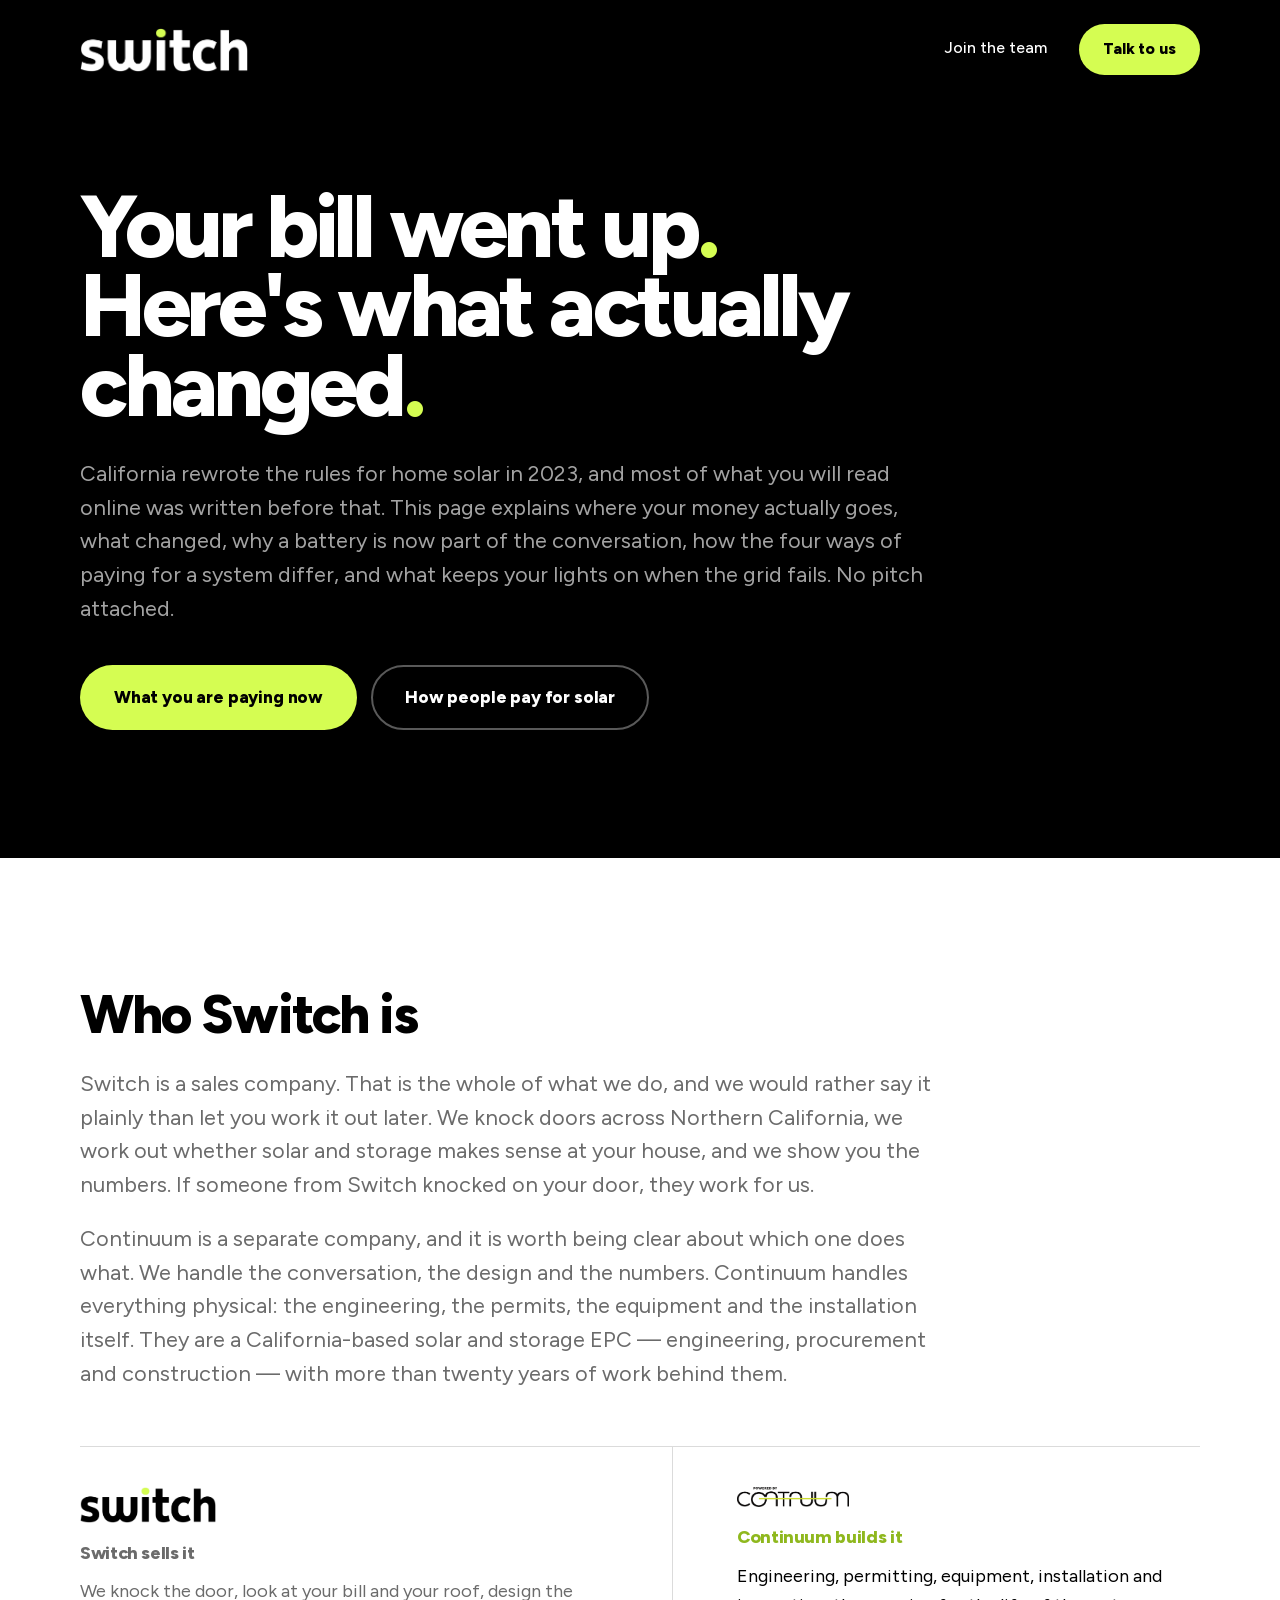
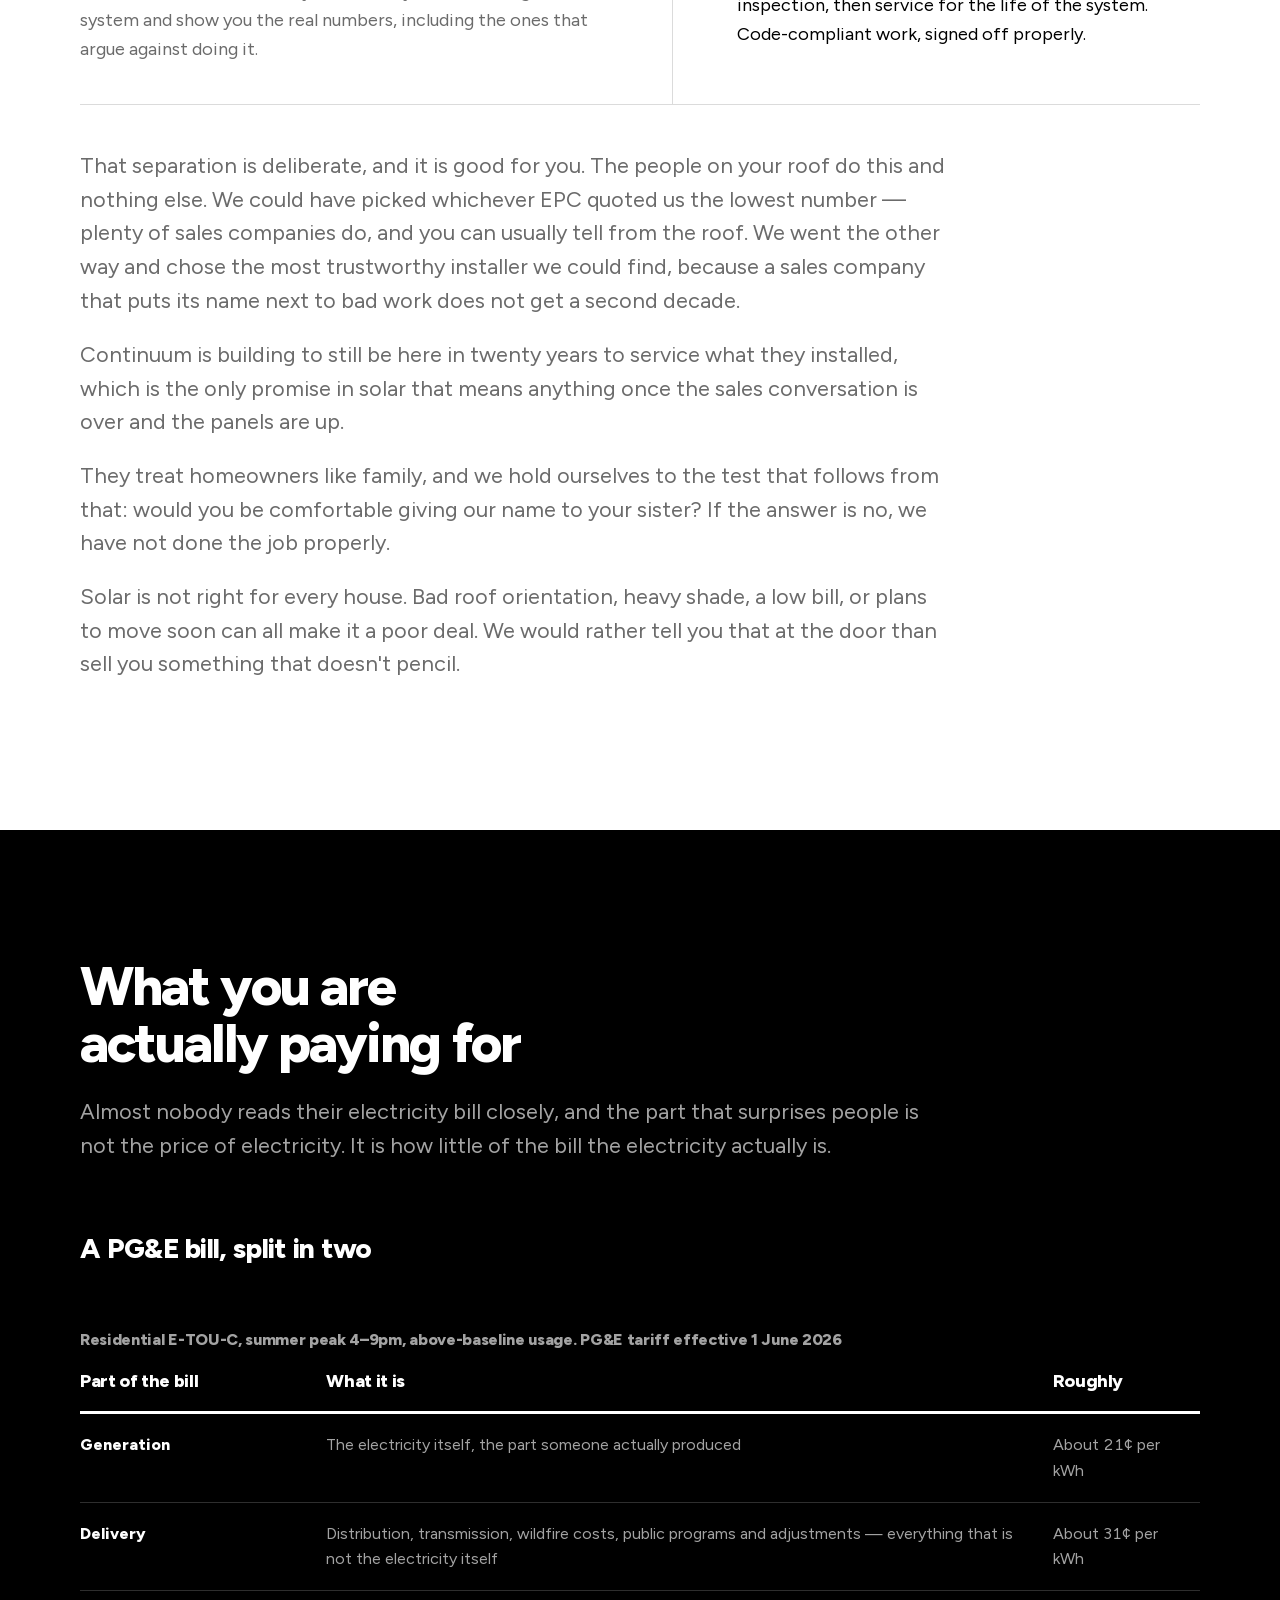
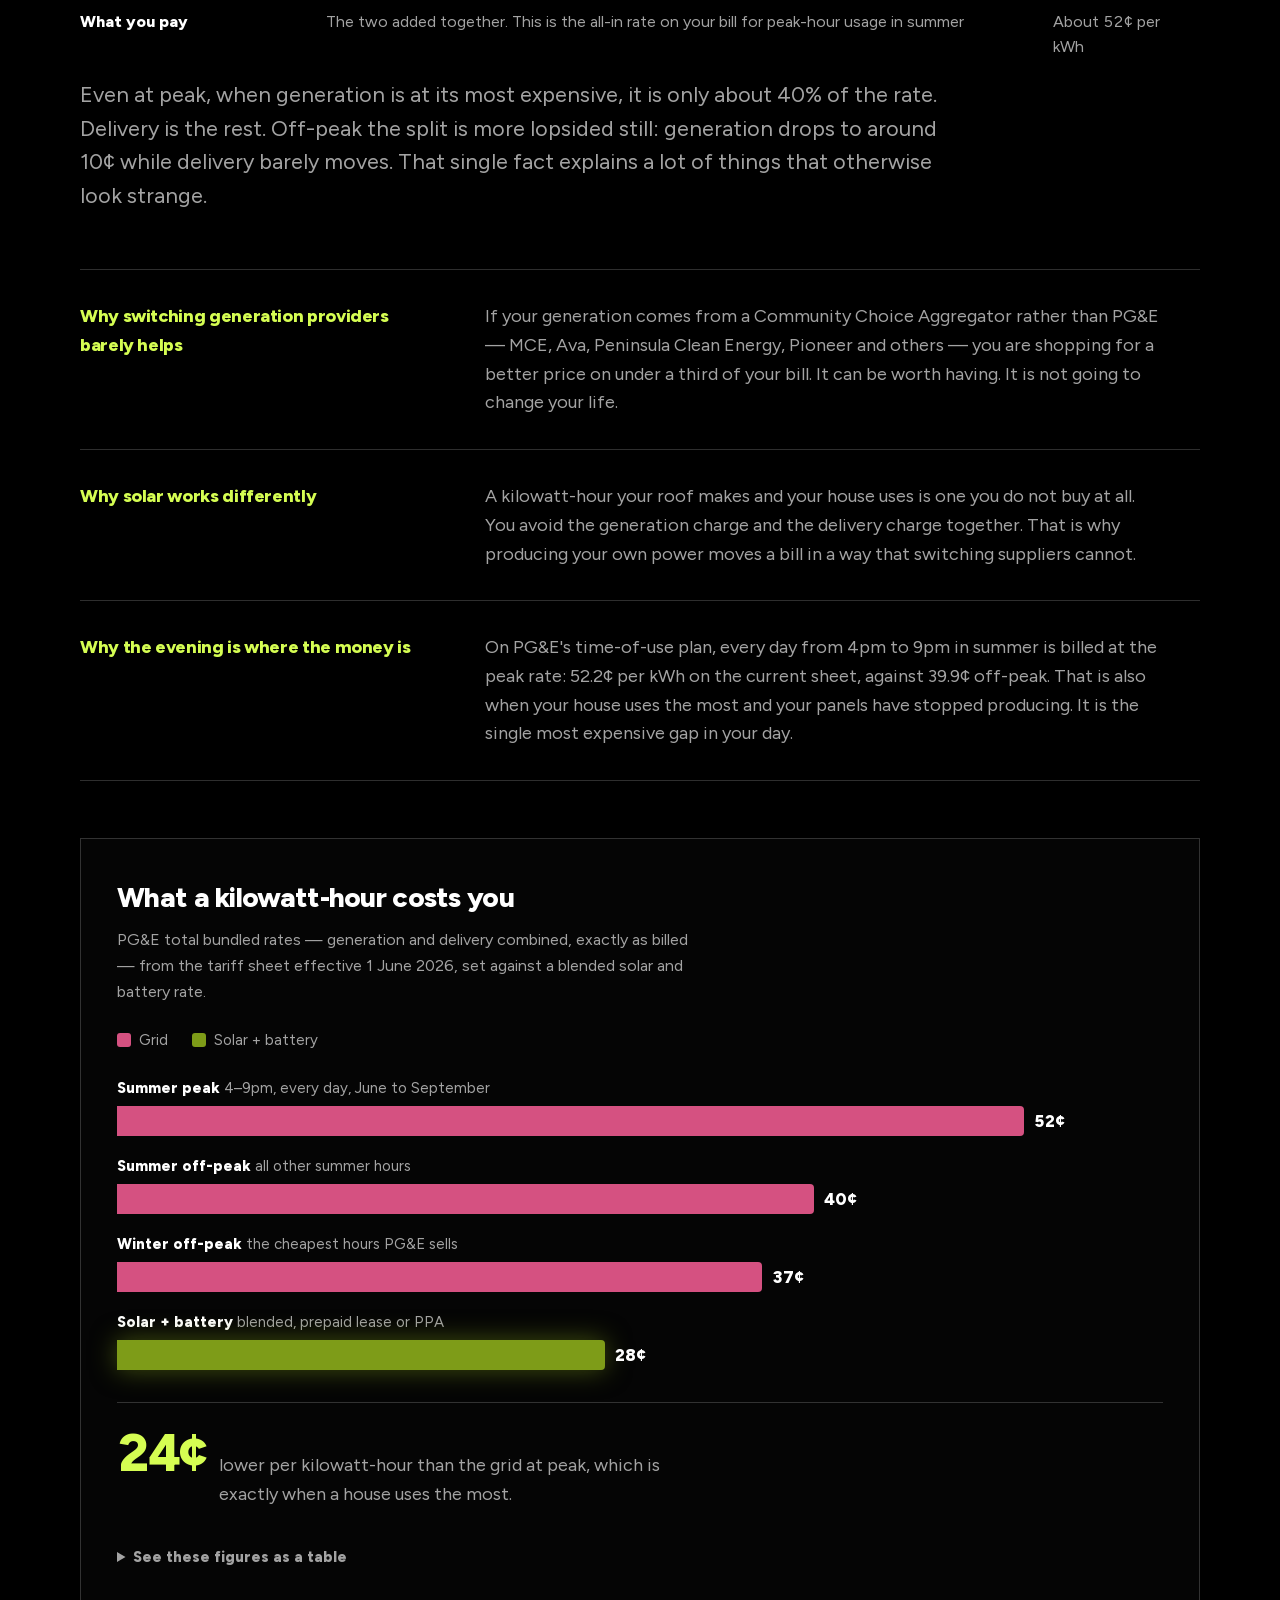
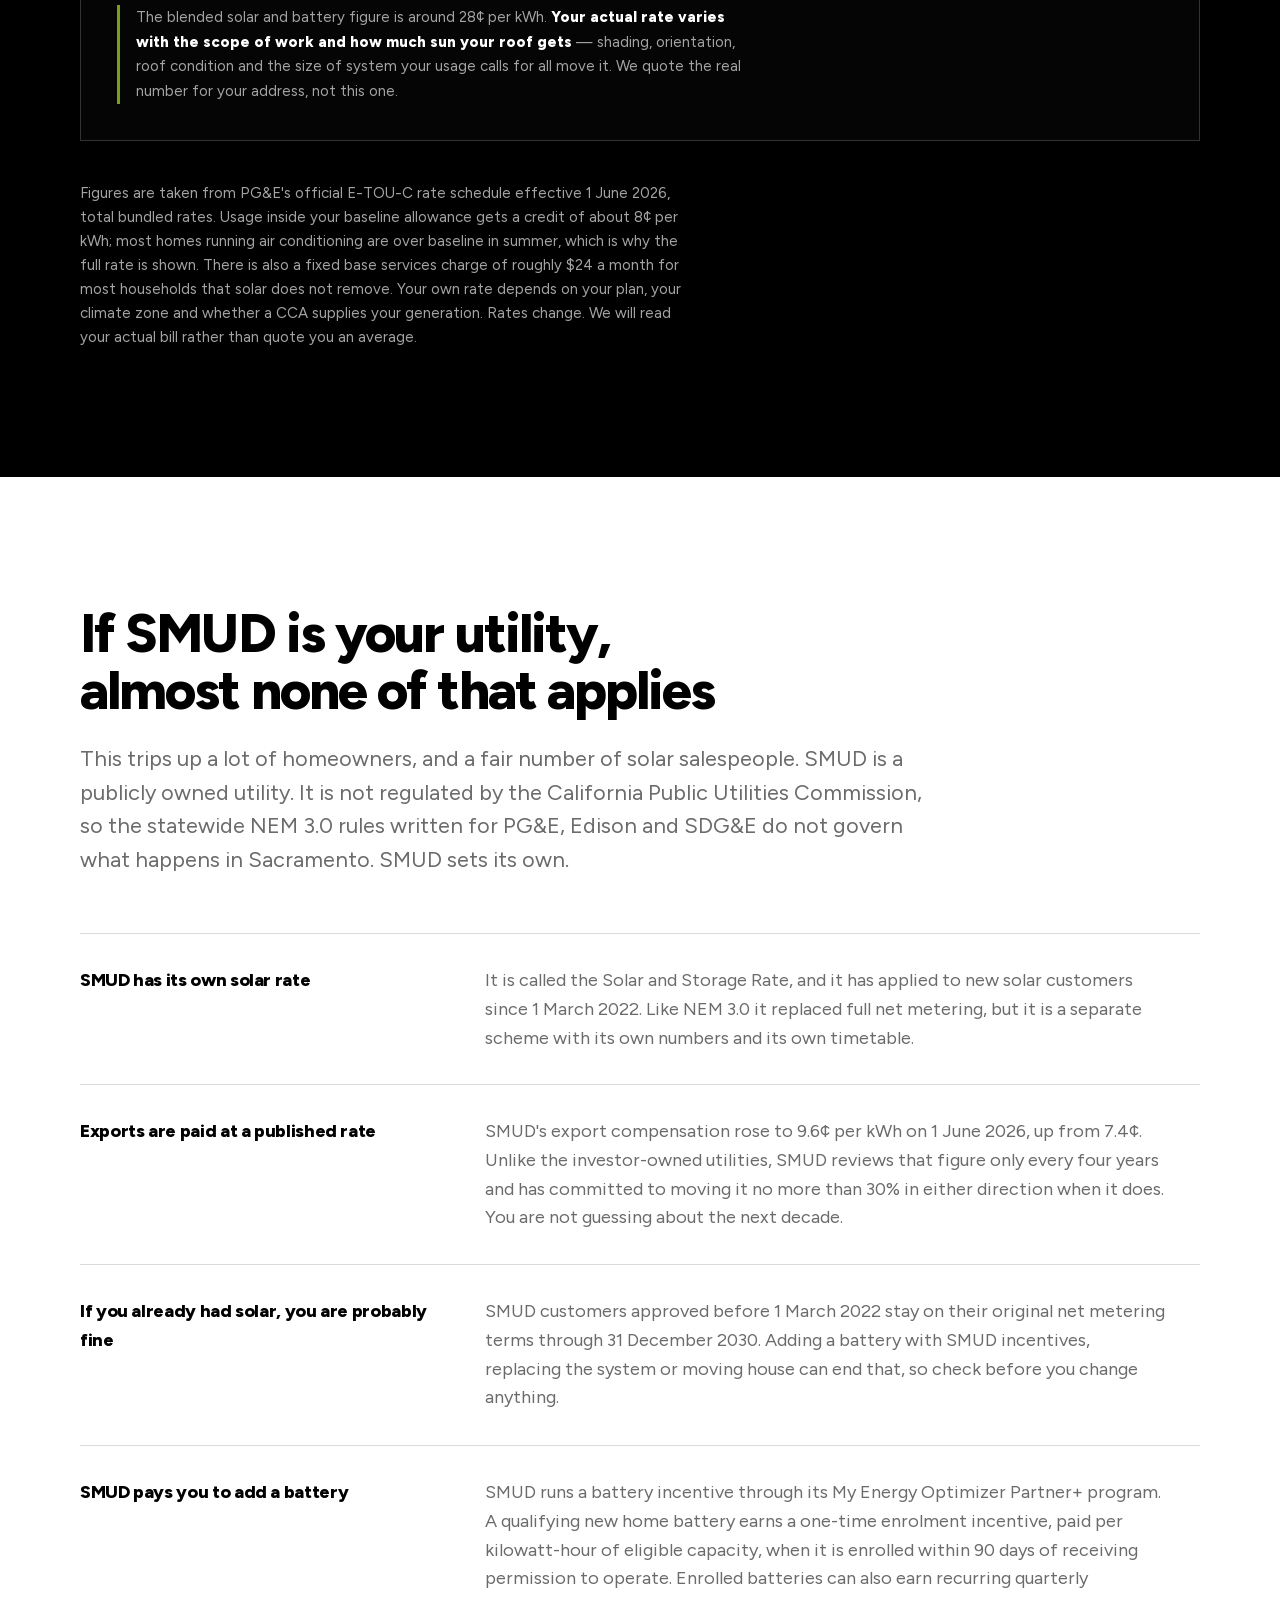
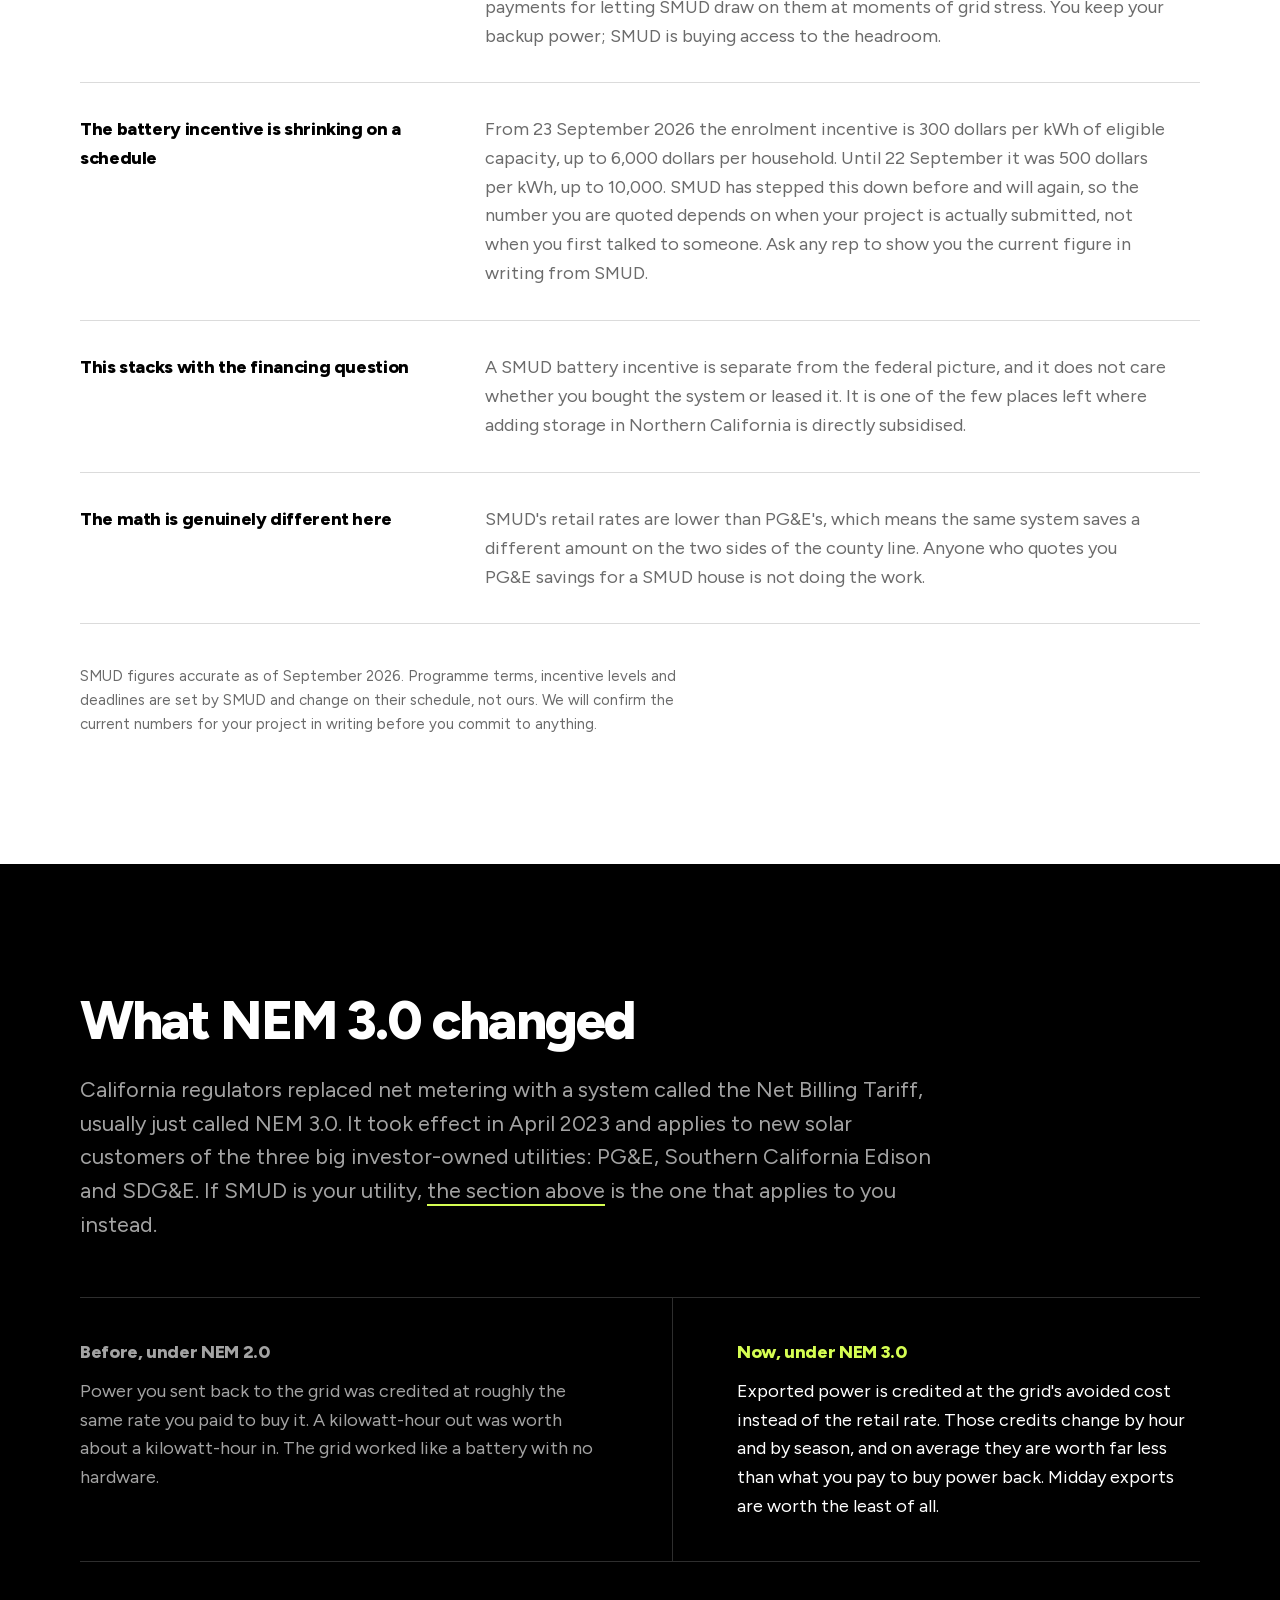
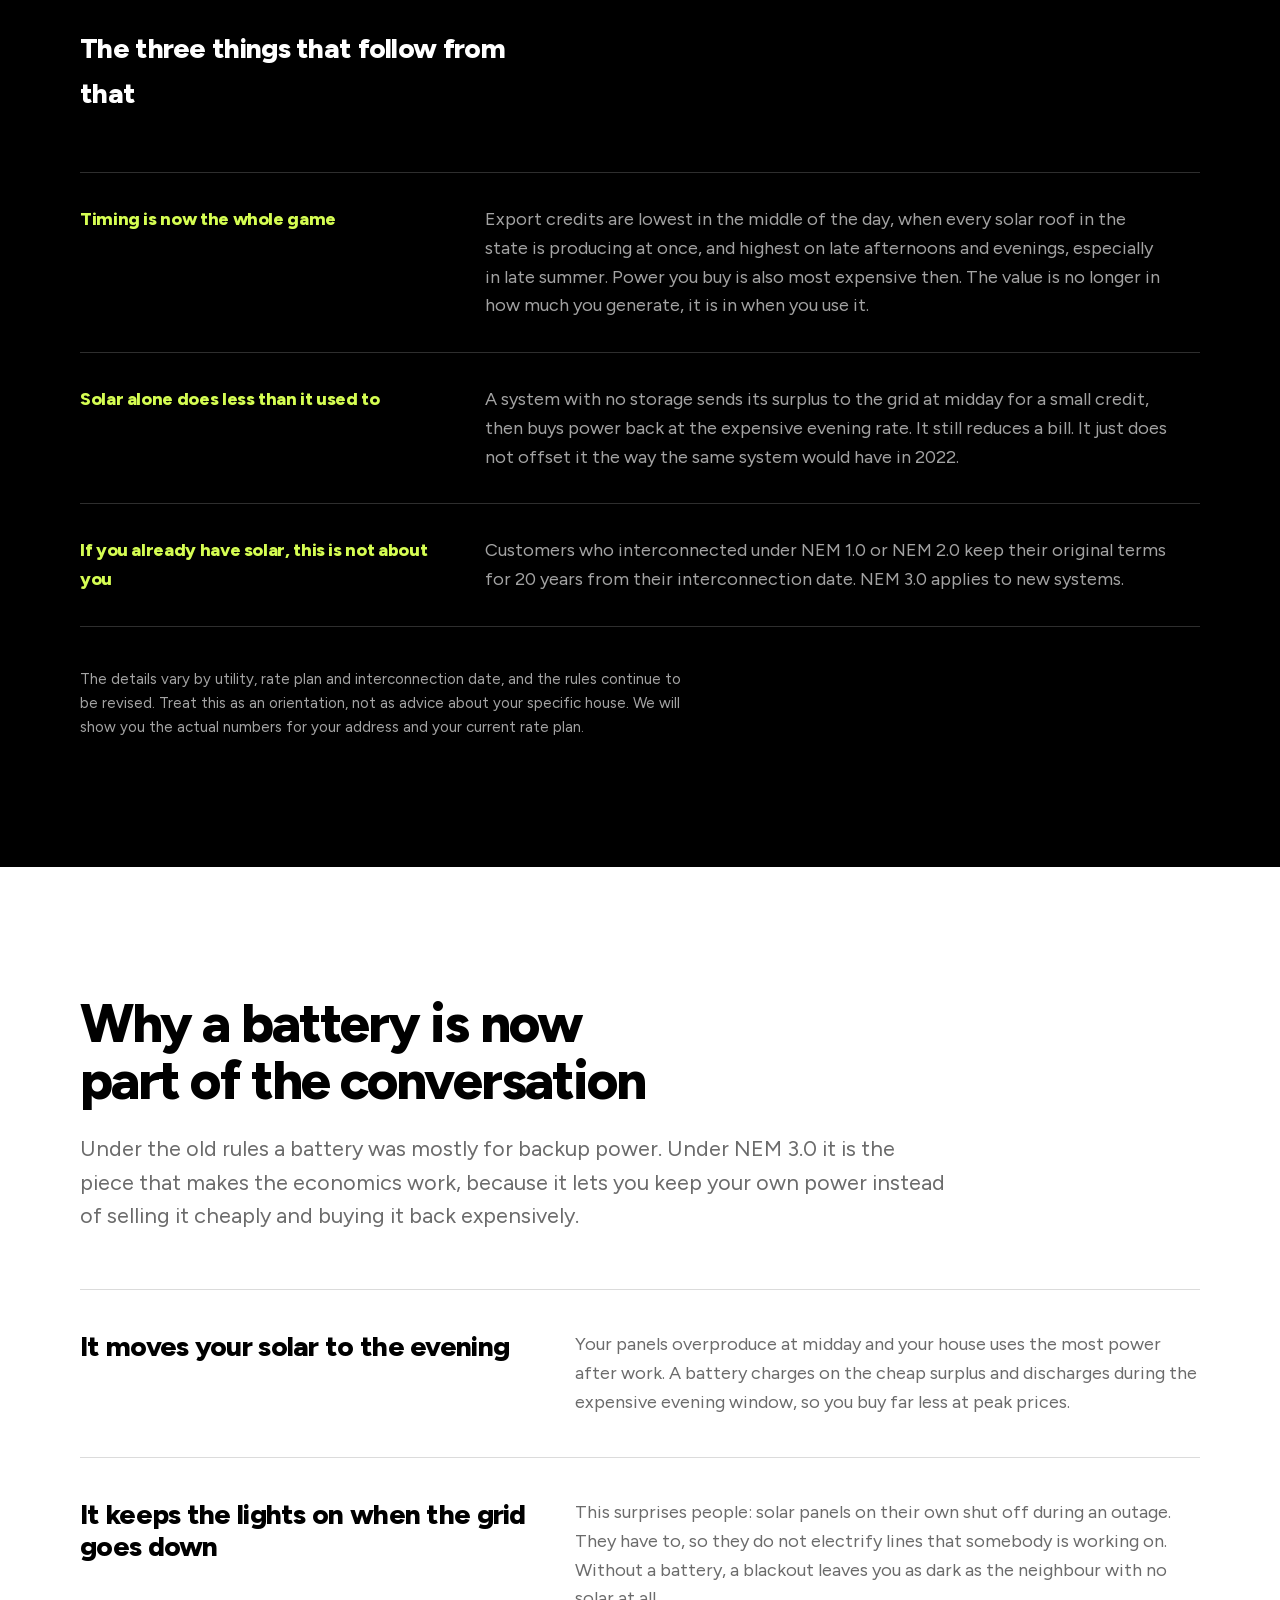
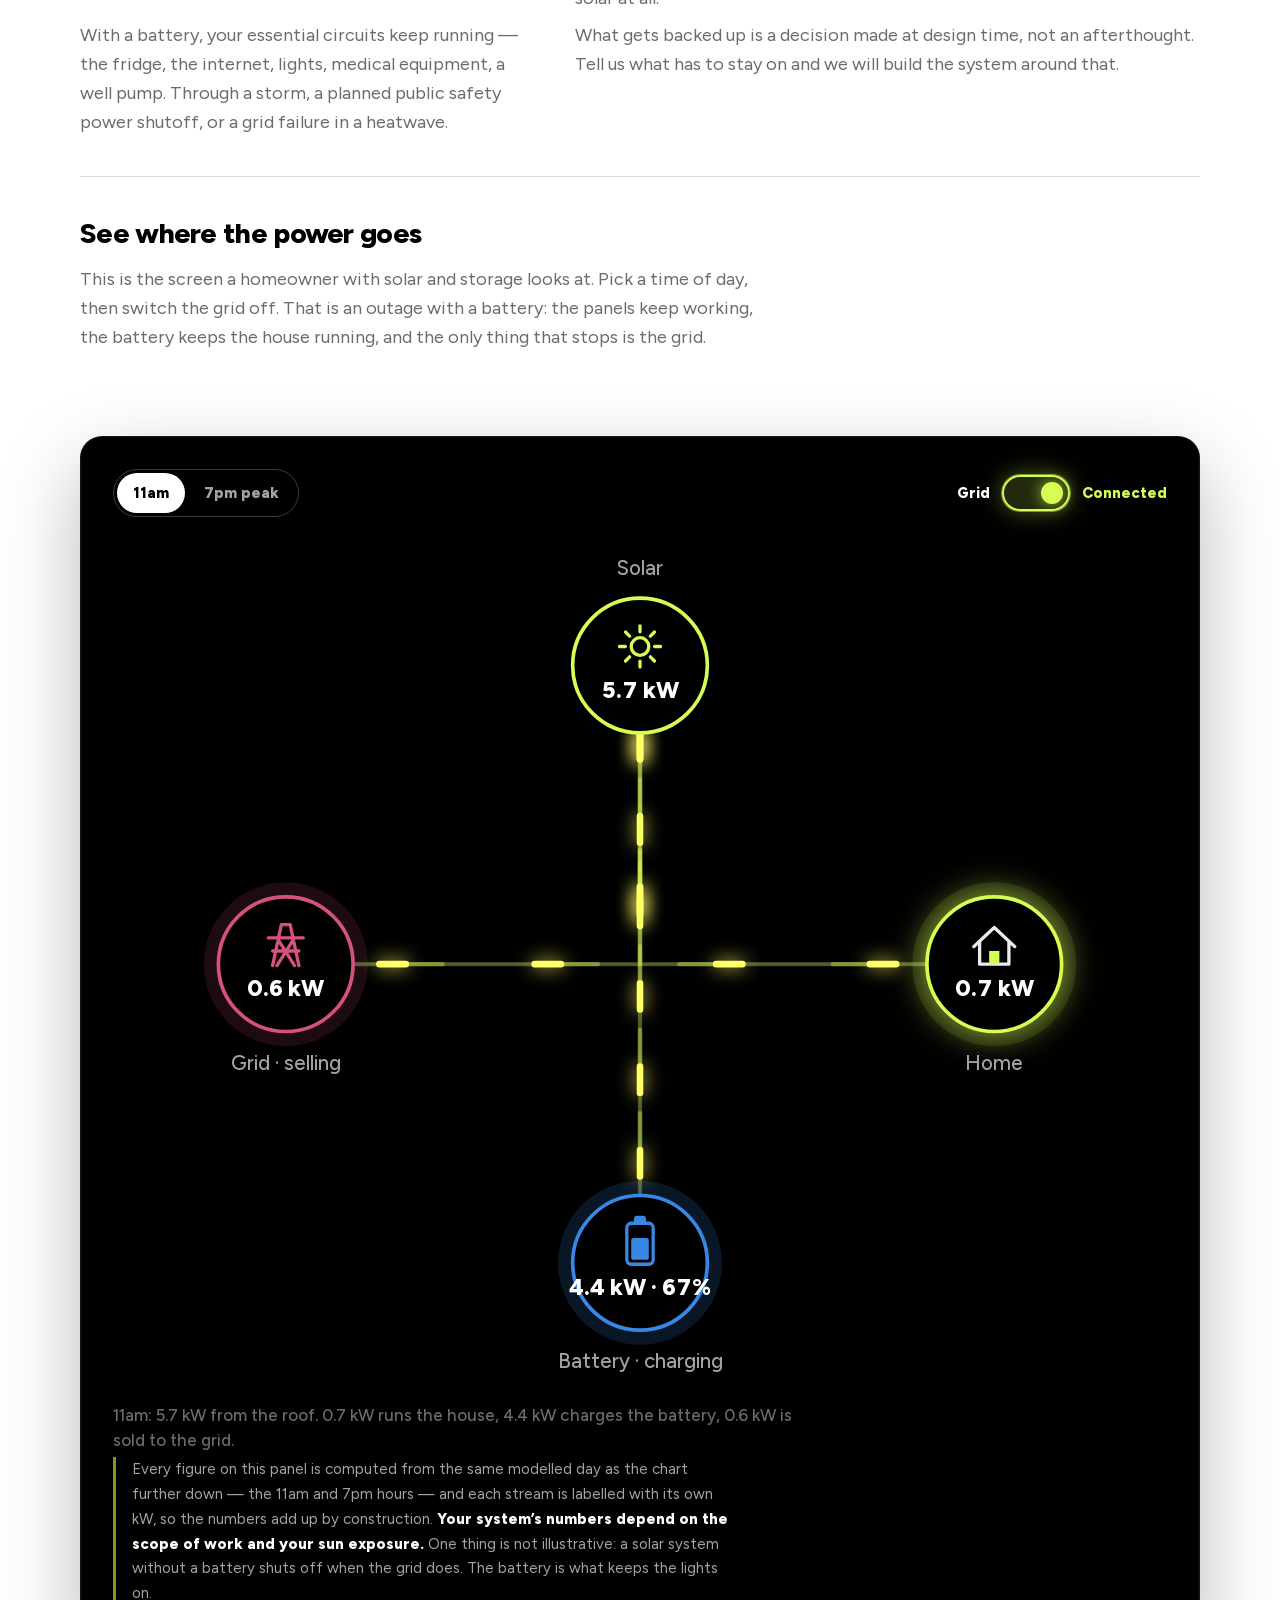
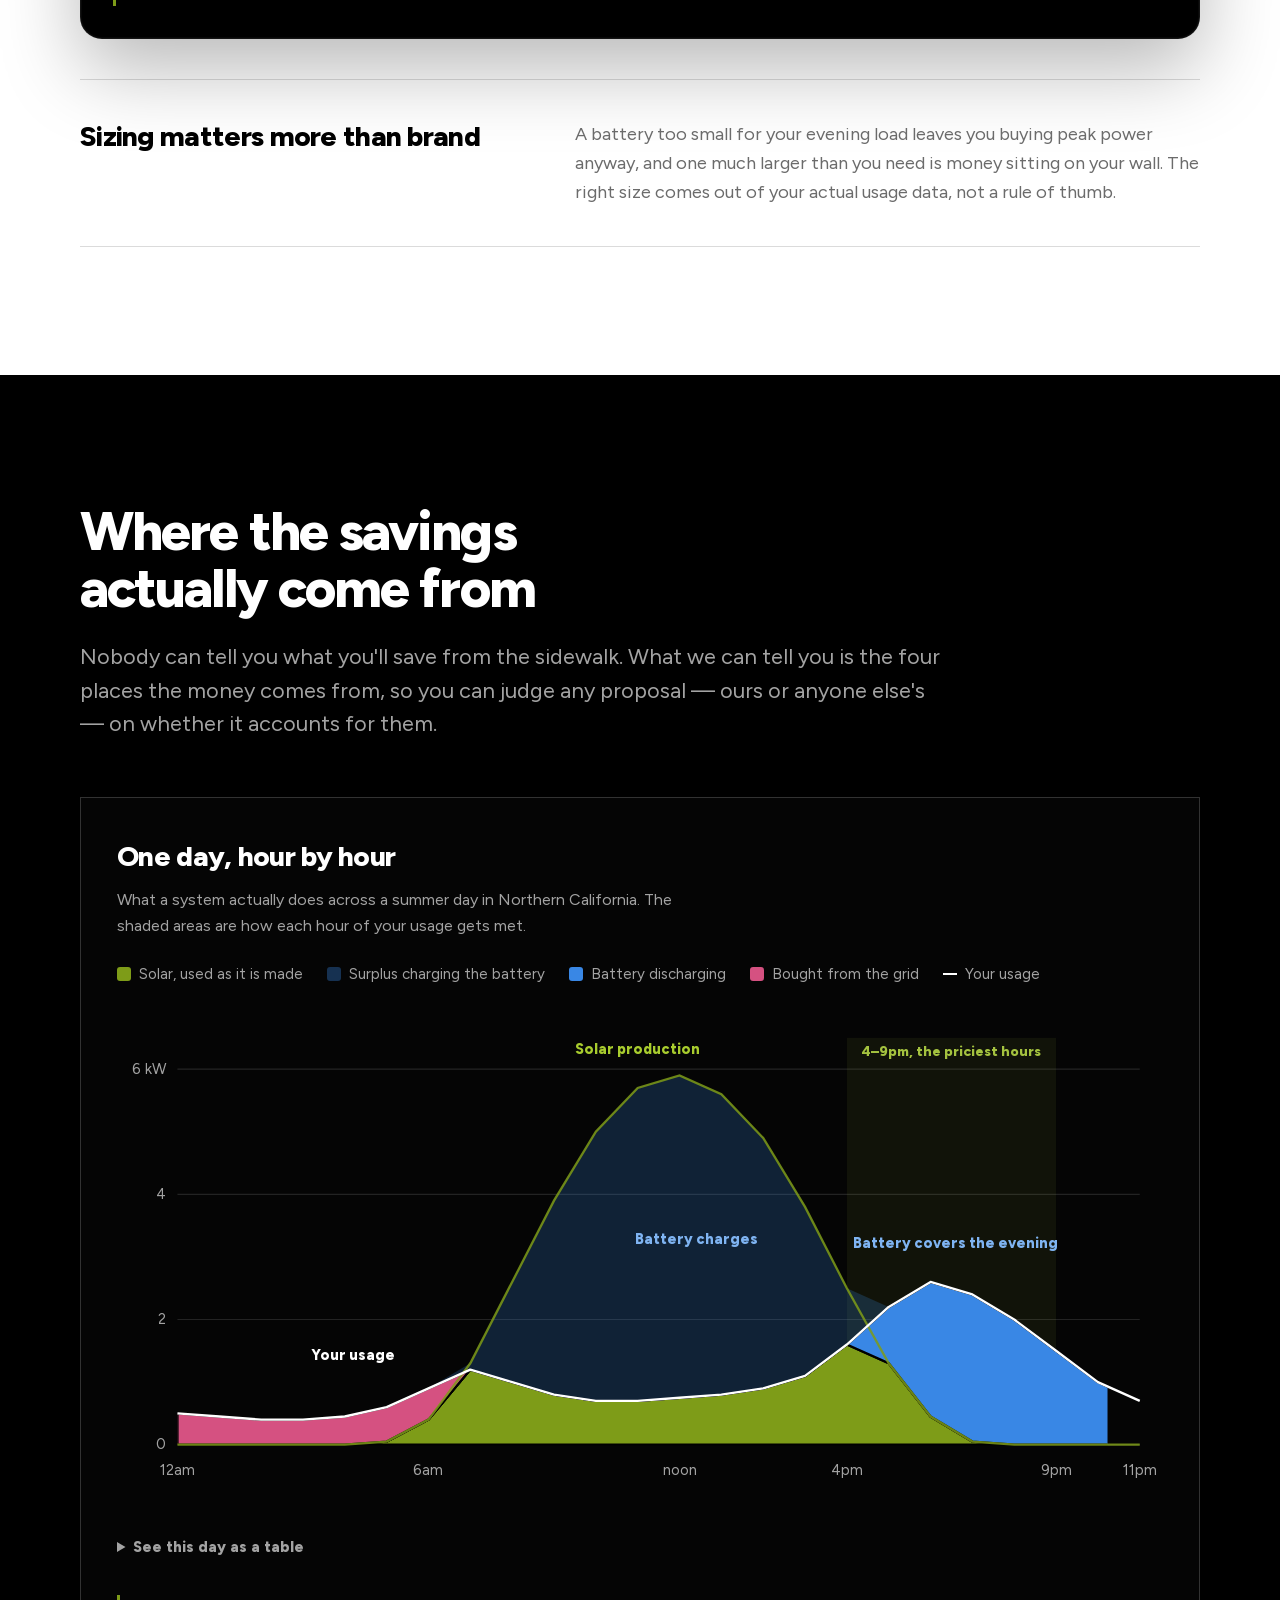
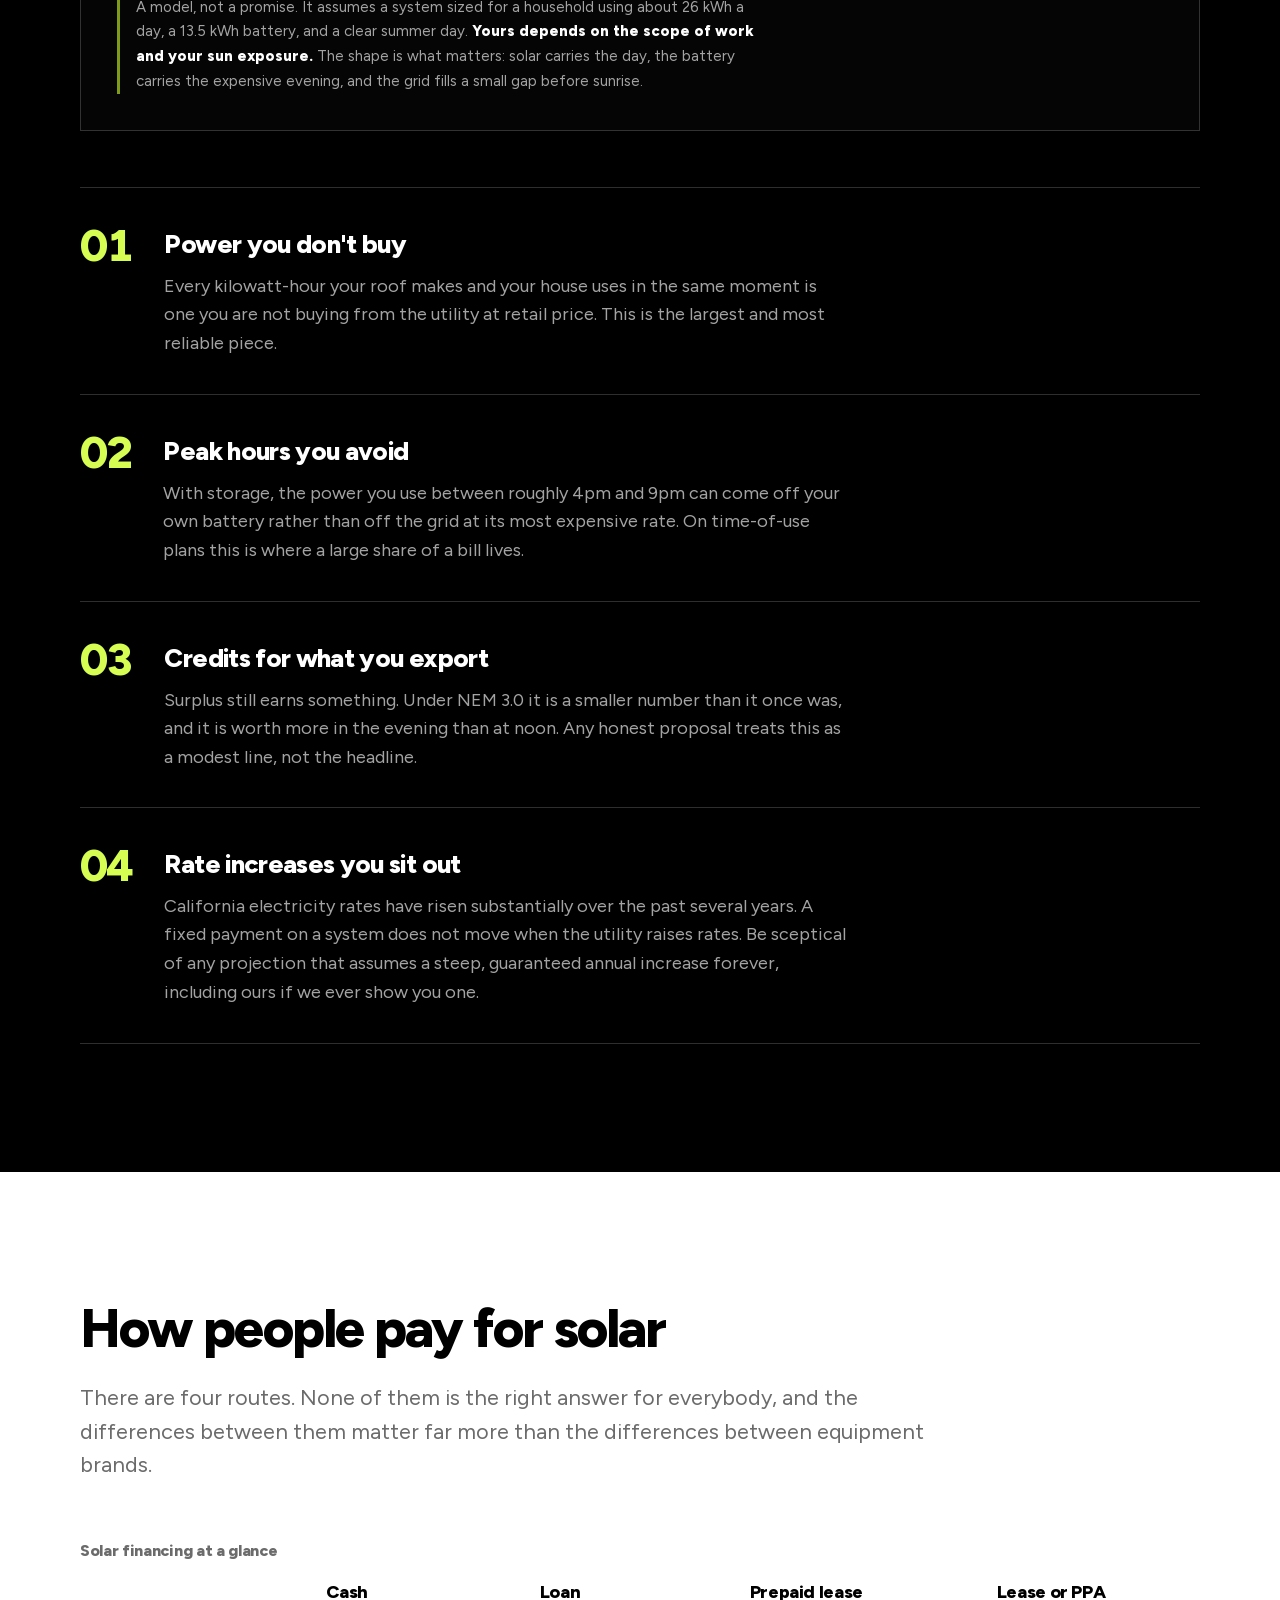
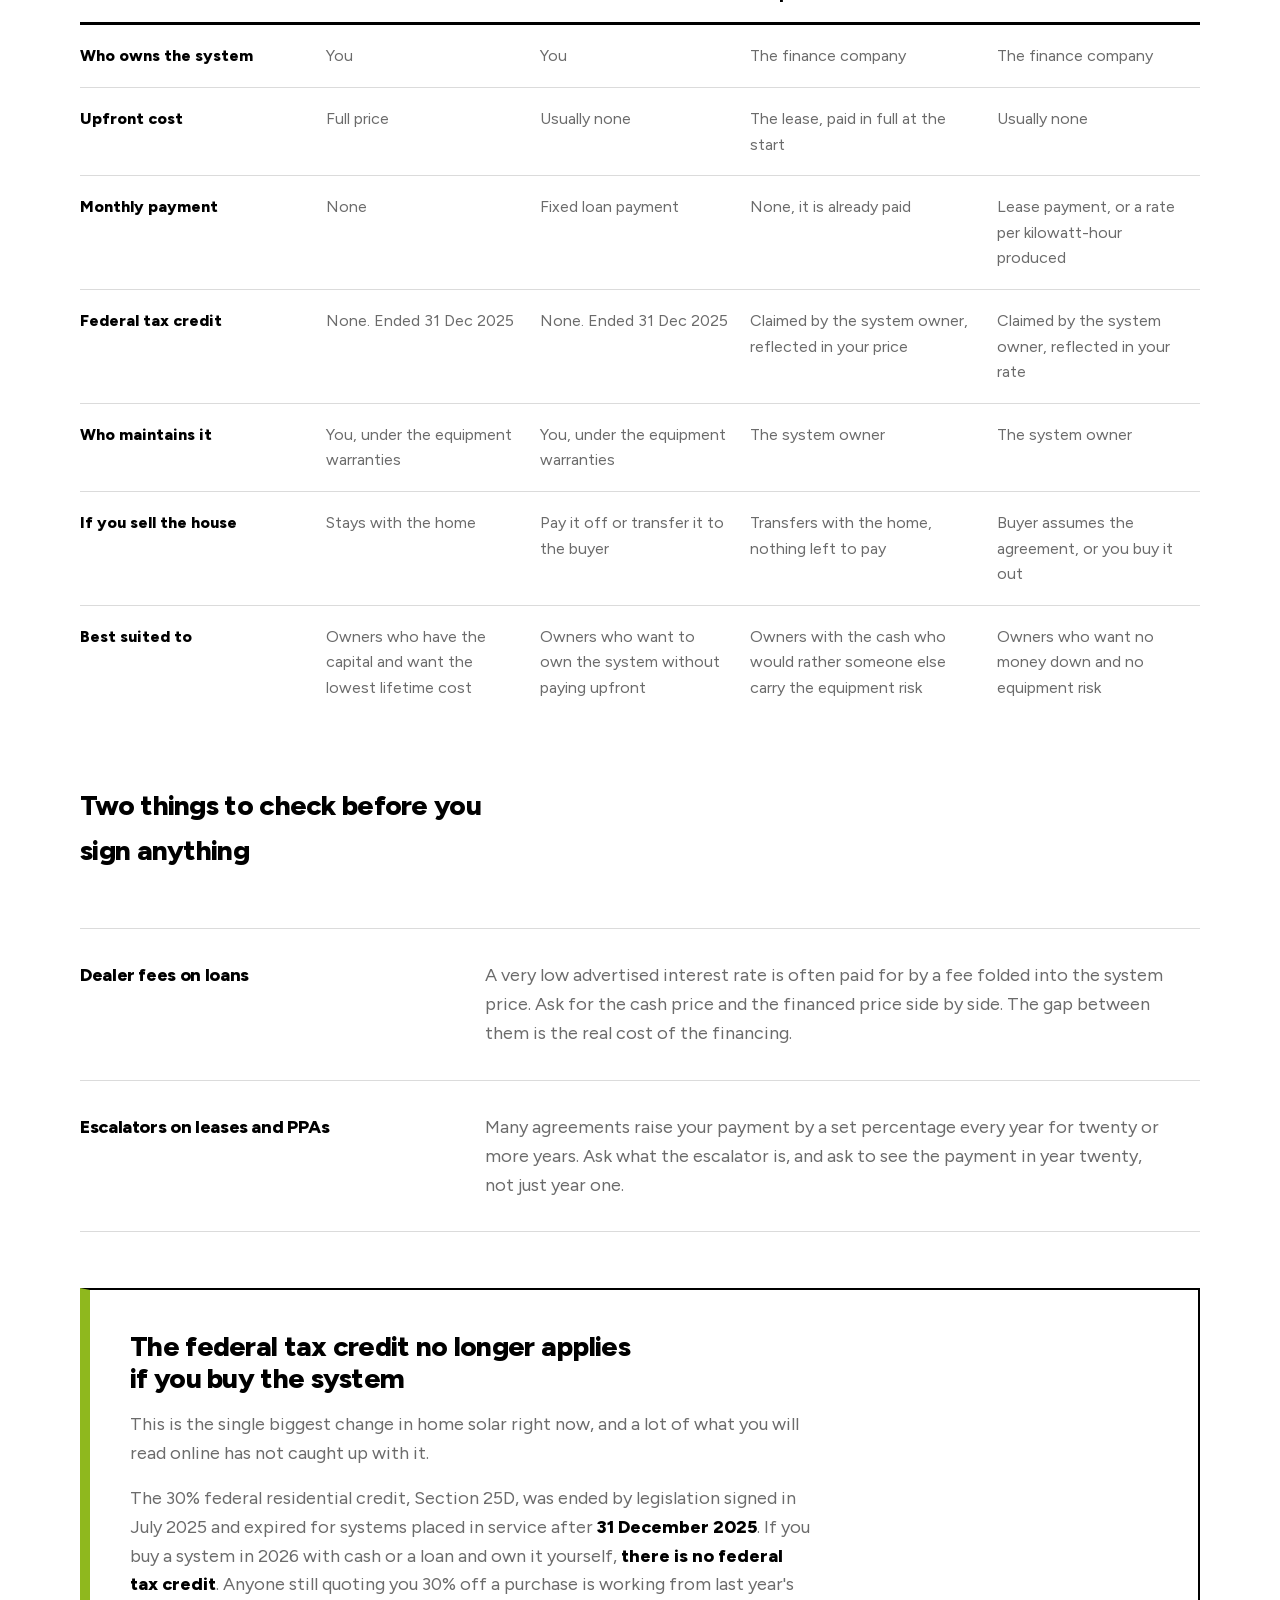
==== commit 33a45484: "Bring the privacy page up to California law, and check it on every push Disclose what the email butt" ====
--- a/homeowners.html
+++ b/homeowners.html
@@ -500,6 +500,7 @@
              <a class="btn btn--outline-ink" href="tel:+1XXXXXXXXXX">Call or text</a> -->
         <a class="btn btn--ink" href="mailto:info@switchpowerco.com?subject=Solar%20question%20from%20switchpowerco.com">Email us your bill</a>
       </div>
+      <p class="fineprint fineprint--volt">What you send is used to prepare your numbers and may be shared with Continuum for that purpose only. We never sell it. <a class="inline-link inline-link--volt" href="privacy.html">Privacy</a></p>
       <p class="fineprint fineprint--volt">Switch, Northern California. Sales partner of Continuum. <!-- TODO: add your CSLB / contractor licence line if one is required for your role --></p>
     </div>
   </section>
--- a/styles.css
+++ b/styles.css
@@ -659,7 +659,8 @@
 
 /* prose that follows a split block needs its own top margin, since the
    .lede + .lede adjacency no longer applies across it */
-.compare + .lede { margin-top: clamp(2rem, 4vw, 2.75rem); }
+.compare + .lede,
+.tenets + .lede { margin-top: clamp(2rem, 4vw, 2.75rem); }
 
 
 .inline-link {
@@ -691,6 +692,7 @@
 
 .inline-link--ink { border-bottom-color: var(--volt); }
 .inline-link--ink:hover { border-bottom-color: var(--paper); }
+.inline-link--volt { border-bottom-color: currentColor; }
 
 /* four options rather than three, so give the columns room to breathe */
 .table { min-width: 40rem; }
@@ -1155,29 +1157,34 @@
 .bus__line { fill: none; stroke: rgba(255,255,255,.14); stroke-width: 2; stroke-linecap: round; transition: stroke .3s ease; }
 .bus__line.is-cut { stroke-dasharray: 5 9; stroke: rgba(255,255,255,.1); }
 
-/* dots travelling along a path: a zero-length dash with round caps */
-.flow {
-  fill: none;
-  stroke-width: 7;
-  stroke-linecap: round;
-  stroke-dasharray: 0.01 22;
+/* ---- streams: a lit wire with energy packets travelling along it ----
+   The head is a short bright dash, the tail a longer faint one whose end is
+   pinned to the head's end, so together they read as a comet moving from
+   the source to the destination. Density and speed come from the kW. */
+
+.stream .wire, .stream .pk { fill: none; stroke-linecap: round; stroke-linejoin: round; }
+.stream .wire { stroke-width: 3; opacity: 0; transition: opacity .35s ease; }
+.stream.is-on .wire { opacity: .26; }
+
+.stream .pk {
   opacity: 0;
-  transition: opacity .35s ease;
-  filter: drop-shadow(0 0 4px currentColor);
-}
-/* Every stream is the brand lime: power on the move is the thing this
-   panel is about, and the ring on the node it leaves tells you the source.
-   The dots travel, and the whole stream breathes. */
-.flow { stroke: var(--volt); color: var(--volt); }
-.flow.is-on { opacity: 1; animation: flow 1.6s linear infinite, pulse 1.6s ease-in-out infinite; }
-@keyframes flow  { to { stroke-dashoffset: -22.01; } }
-@keyframes pulse {
-  0%, 100% { filter: drop-shadow(0 0 3px rgba(213,253,82,.55)); opacity: .82; }
-  50%      { filter: drop-shadow(0 0 10px rgba(213,253,82,.95)); opacity: 1; }
-}
-
-/* the kW riding each stream */
-.flow-kw { font-size: 14px; font-weight: 800; font-family: inherit; fill: var(--volt); paint-order: stroke; stroke: #000; stroke-width: 4px; stroke-linejoin: round; }
+  stroke-dasharray: calc(var(--dash, 18) * 1px) calc(var(--gap, 60) * 1px);
+  stroke-dashoffset: 0;
+}
+.stream .pk--head { stroke-width: 4.5; }
+.stream .pk--tail {
+  stroke-width: 3;
+  stroke-dasharray: calc(var(--dash, 18) * 2.4px) calc((var(--gap, 60) - var(--dash, 18) * 1.4) * 1px);
+  stroke-dashoffset: calc(var(--dash, 18) * 1.4px);   /* pins the tail's end to the head's end */
+}
+.stream.is-on .pk--head { opacity: 1; animation: travel-head var(--dur, 1s) linear infinite; filter: drop-shadow(0 0 6px currentColor) brightness(1.25); }
+.stream.is-on .pk--tail { opacity: .38; animation: travel-tail var(--dur, 1s) linear infinite; }
+@keyframes travel-head { to { stroke-dashoffset: calc(var(--period, 78) * -1px); } }
+@keyframes travel-tail { to { stroke-dashoffset: calc((var(--dash, 18) * 1.4 - var(--period, 78)) * 1px); } }
+
+.stream[data-series="solar"]   .wire, .stream[data-series="solar"]   .pk { stroke: var(--volt);      color: var(--volt); }
+.stream[data-series="battery"] .wire, .stream[data-series="battery"] .pk { stroke: var(--s-battery); color: var(--s-battery); }
+.stream[data-series="grid"]    .wire, .stream[data-series="grid"]    .pk { stroke: var(--s-grid);    color: var(--s-grid); }
 
 .cut { transition: opacity .3s ease; }
 .cut__x { stroke: var(--paper); stroke-width: 3.5; stroke-linecap: round; }
@@ -1199,6 +1206,12 @@
 
 .node.is-lit .node__ring { stroke: var(--volt); filter: drop-shadow(0 0 12px rgba(213,253,82,.7)); }
 .node.is-lit .node__halo { fill: rgba(213,253,82,.08); opacity: 1; }
+.node.is-receiving .node__halo { opacity: 1; animation: breathe 1.6s ease-in-out infinite; }
+.node[data-series="home"].is-receiving    .node__halo { fill: rgba(213,253,82,.10); }
+.node[data-series="battery"].is-receiving .node__halo { fill: rgba(57,135,229,.16); }
+.node[data-series="grid"].is-receiving    .node__halo { fill: rgba(213,81,129,.14); }
+@keyframes breathe { 0%,100% { transform: scale(.94); opacity: .5; } 50% { transform: scale(1.06); opacity: 1; } }
+.node__halo { transform-origin: center; transform-box: fill-box; }
 .node.is-out .node__ring { stroke: rgba(255,255,255,.22); stroke-dasharray: 5 5; }
 .node.is-out .ic { stroke: rgba(255,255,255,.28); }
 .node.is-out .node__val, .node.is-out .node__lab { fill: var(--grey-ink); }
@@ -1213,9 +1226,10 @@
 @media (max-width: 40rem) {
   .node__val { font-size: 26px; }
   .node__lab { font-size: 22px; }
-  .flow-kw   { font-size: 22px; }
   .flow__controls { gap: .875rem; }
 }
 @media (prefers-reduced-motion: reduce) {
-  .flow.is-on { animation: none; stroke-dasharray: 0.01 12; opacity: 1; filter: drop-shadow(0 0 5px rgba(213,253,82,.7)); }
-}
+  .stream.is-on .pk--head, .stream.is-on .pk--tail { animation: none; }
+  .stream.is-on .wire { opacity: .7; }
+  .node.is-receiving .node__halo { animation: none; }
+}
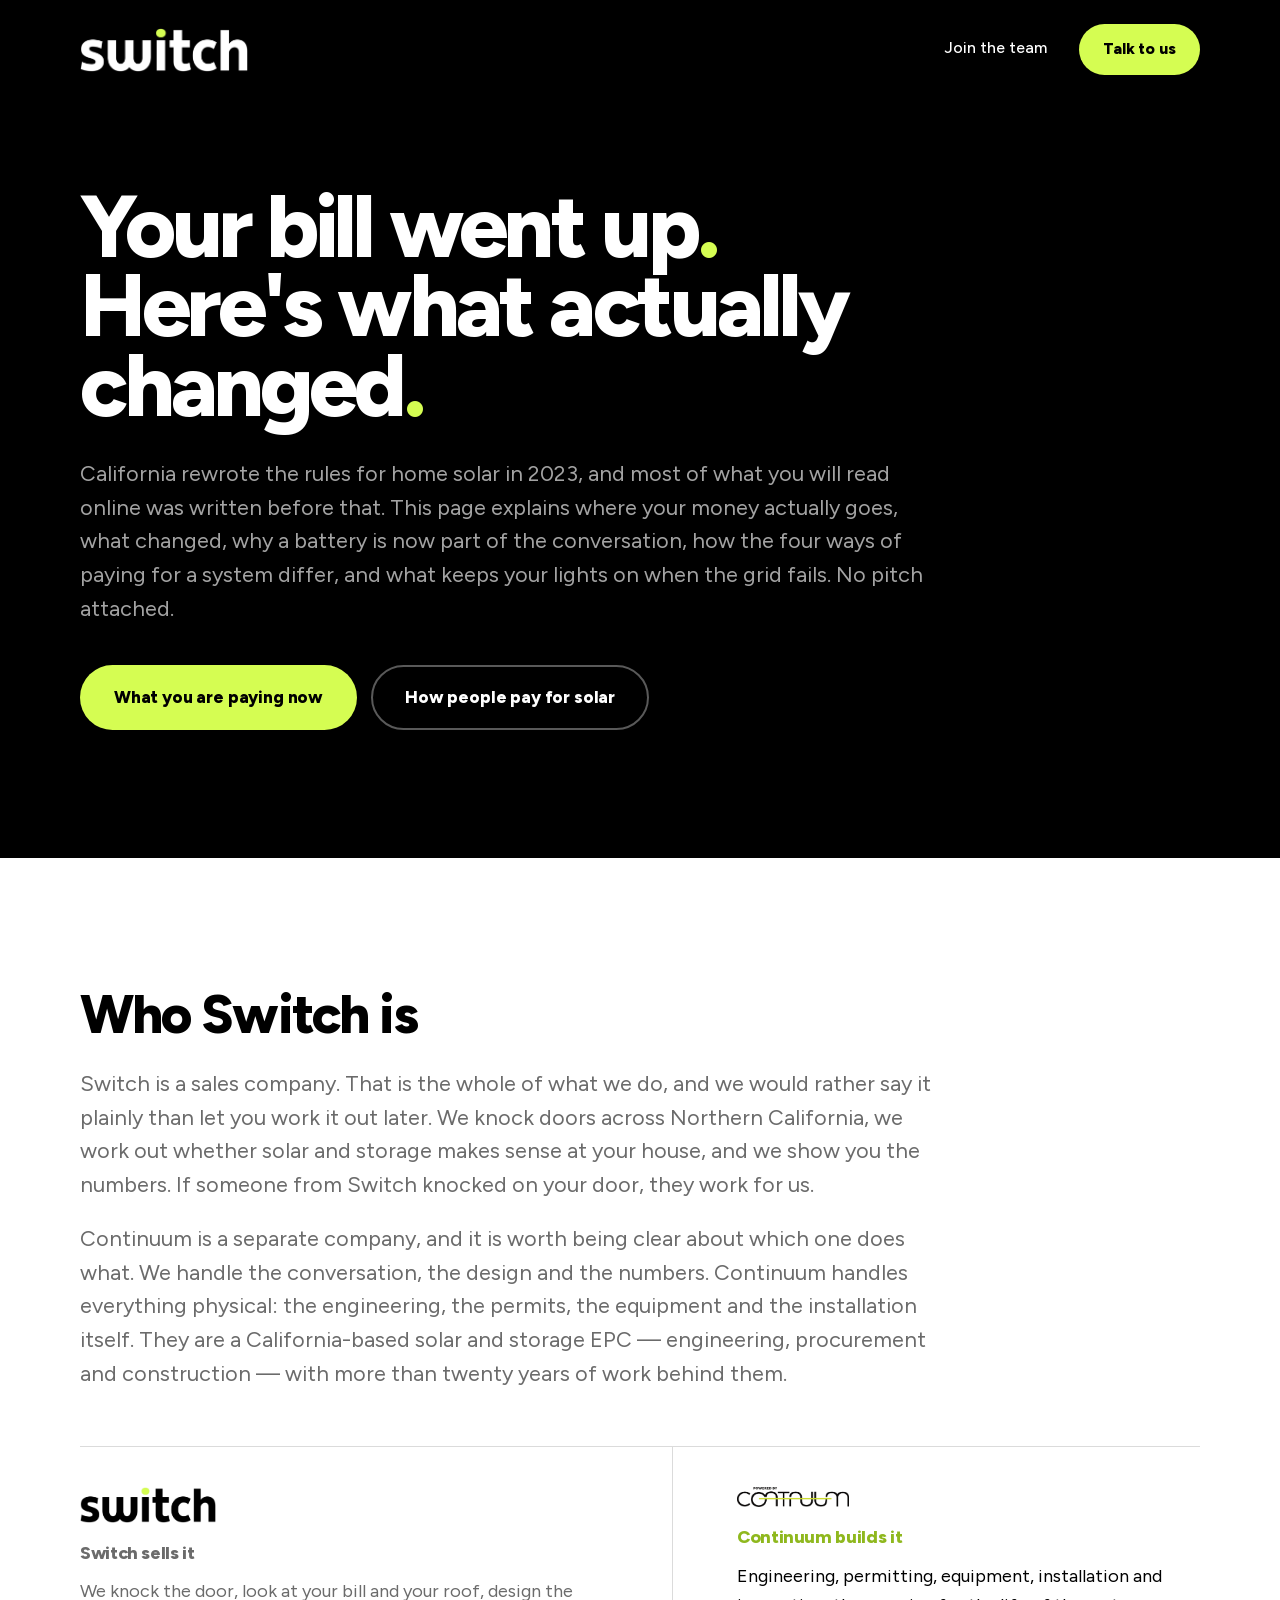
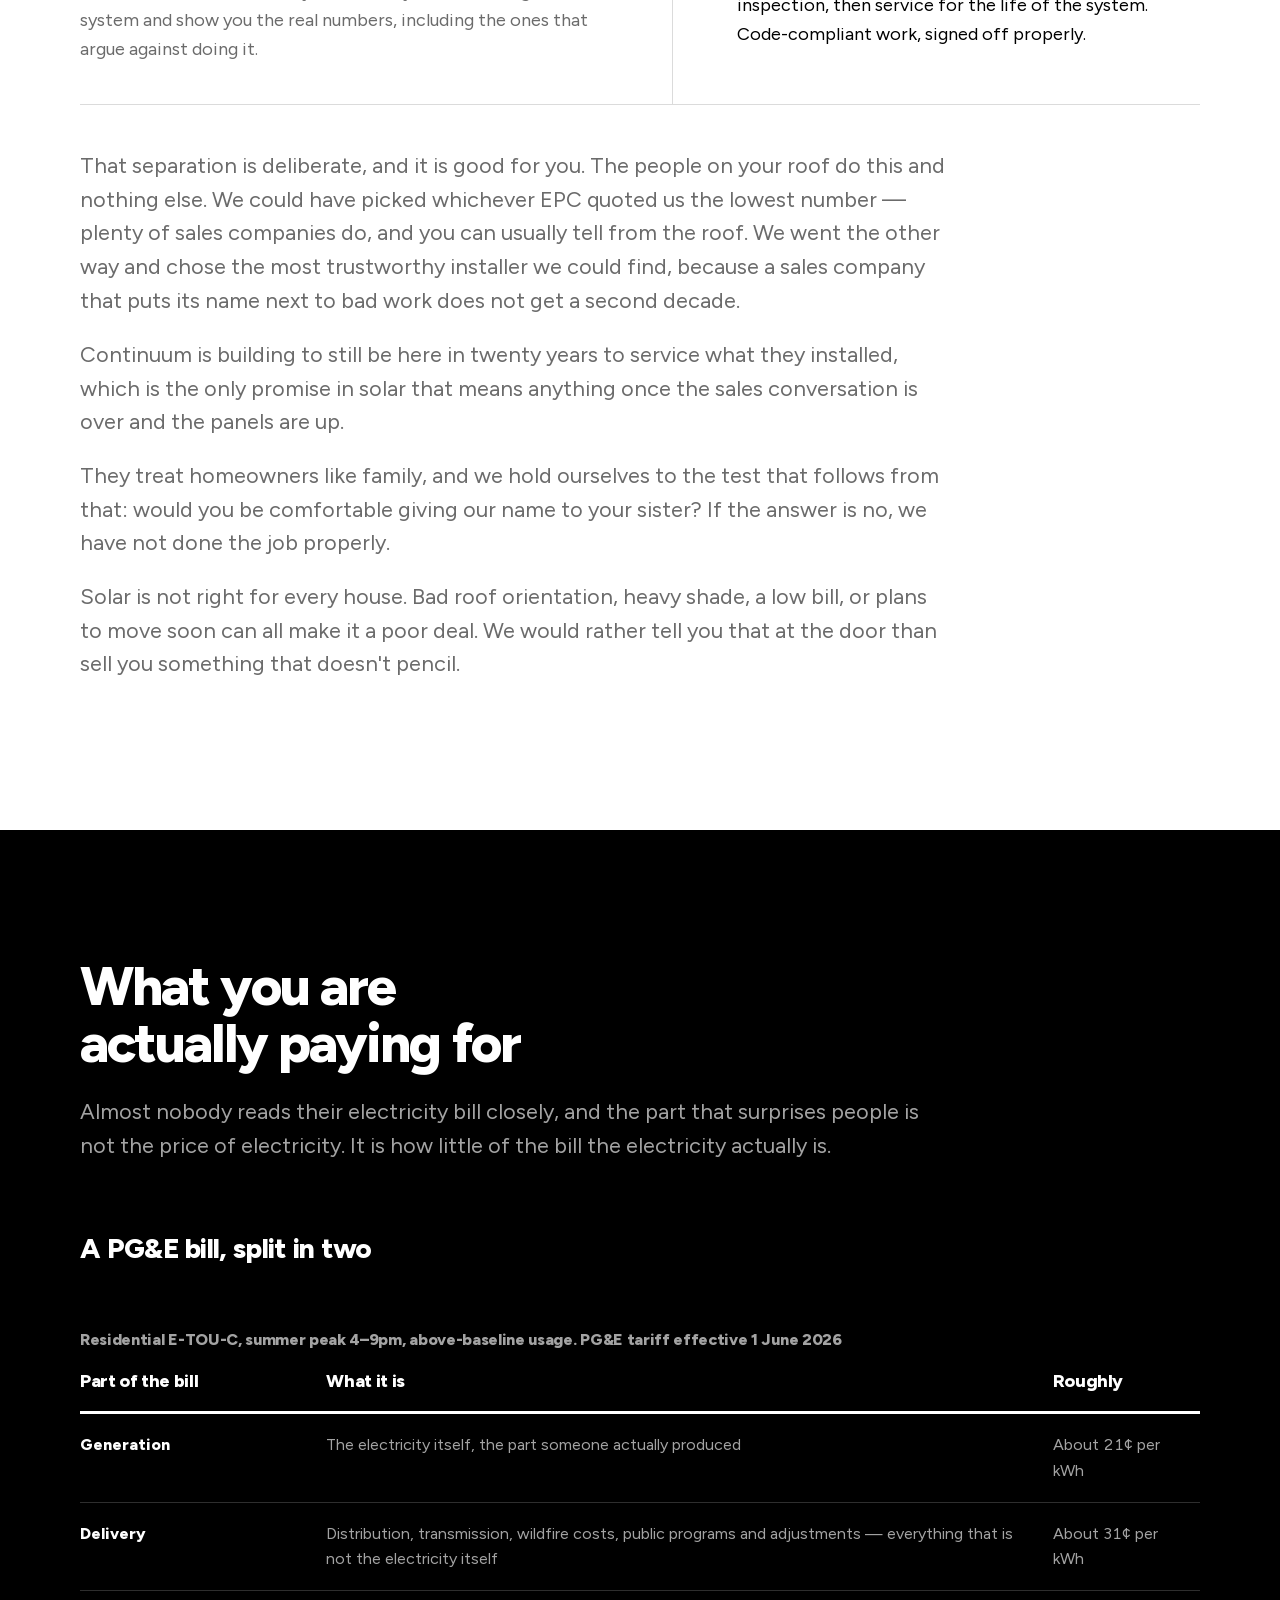
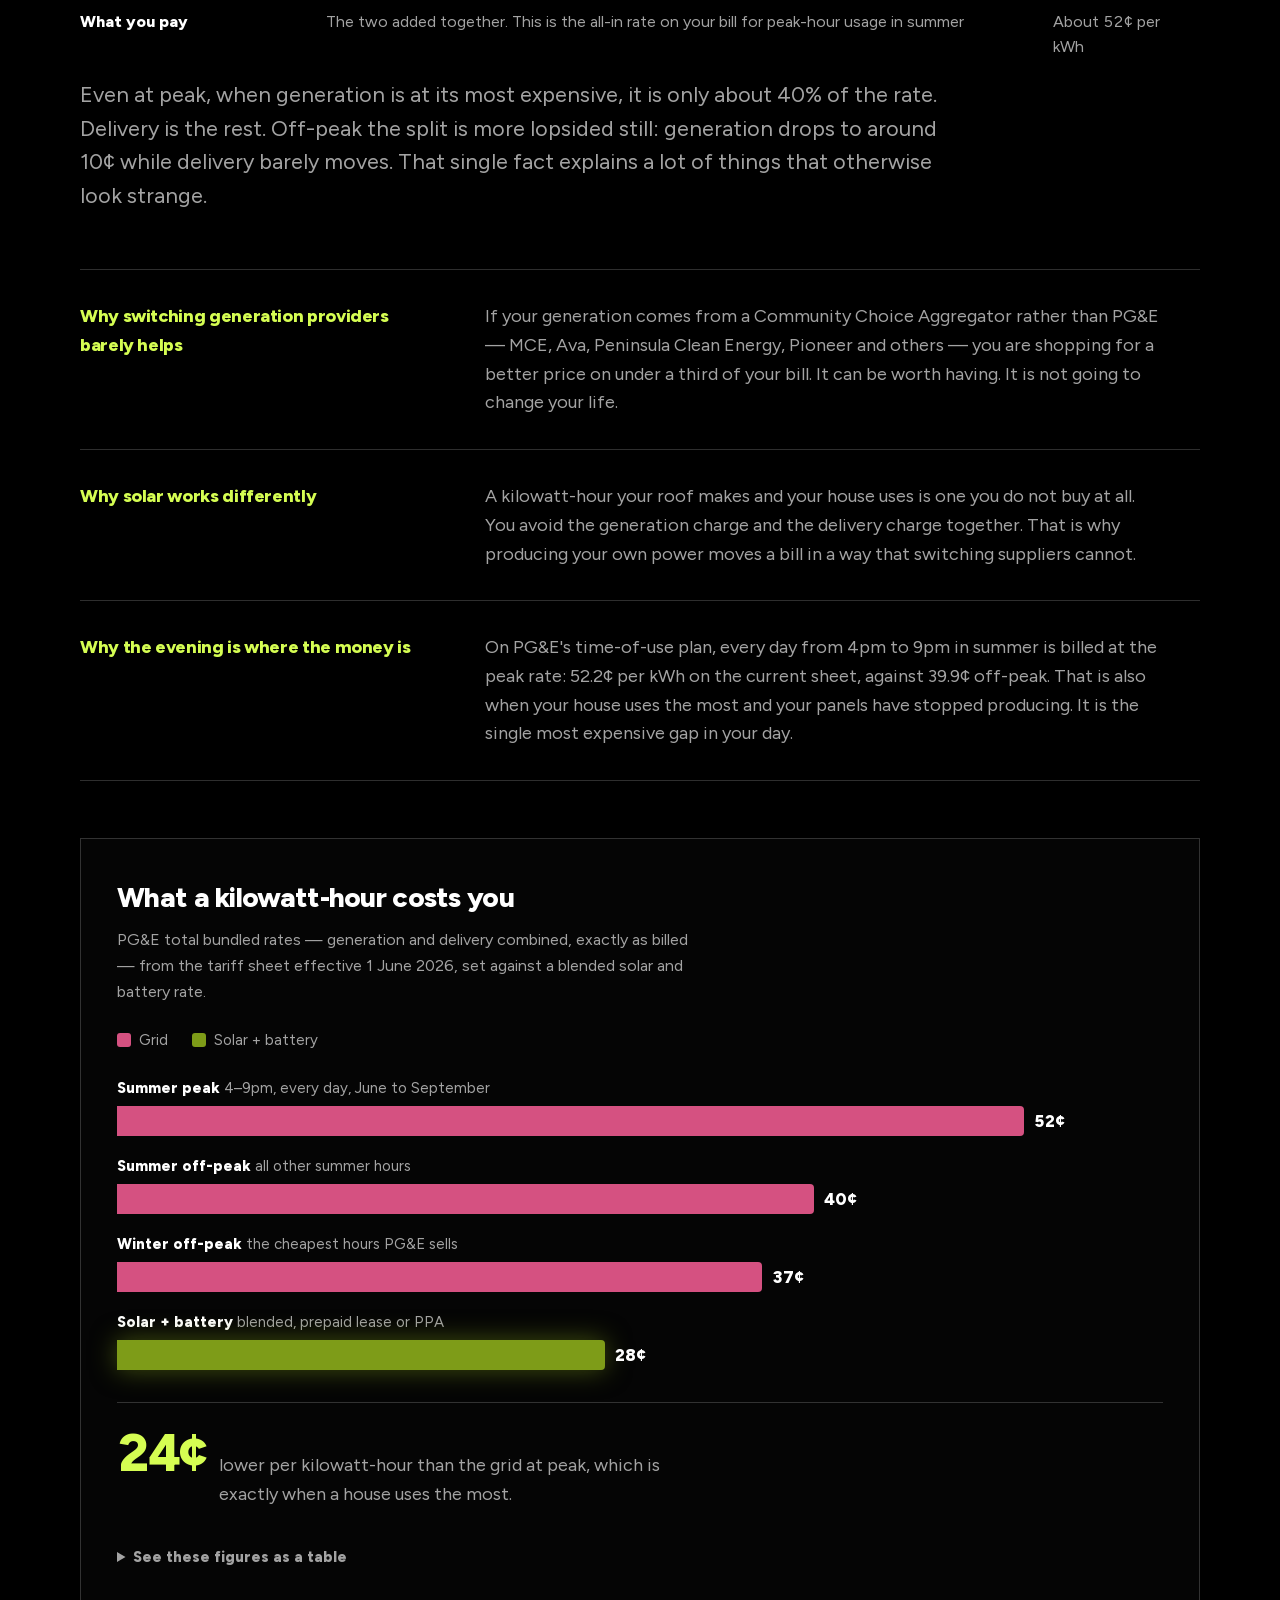
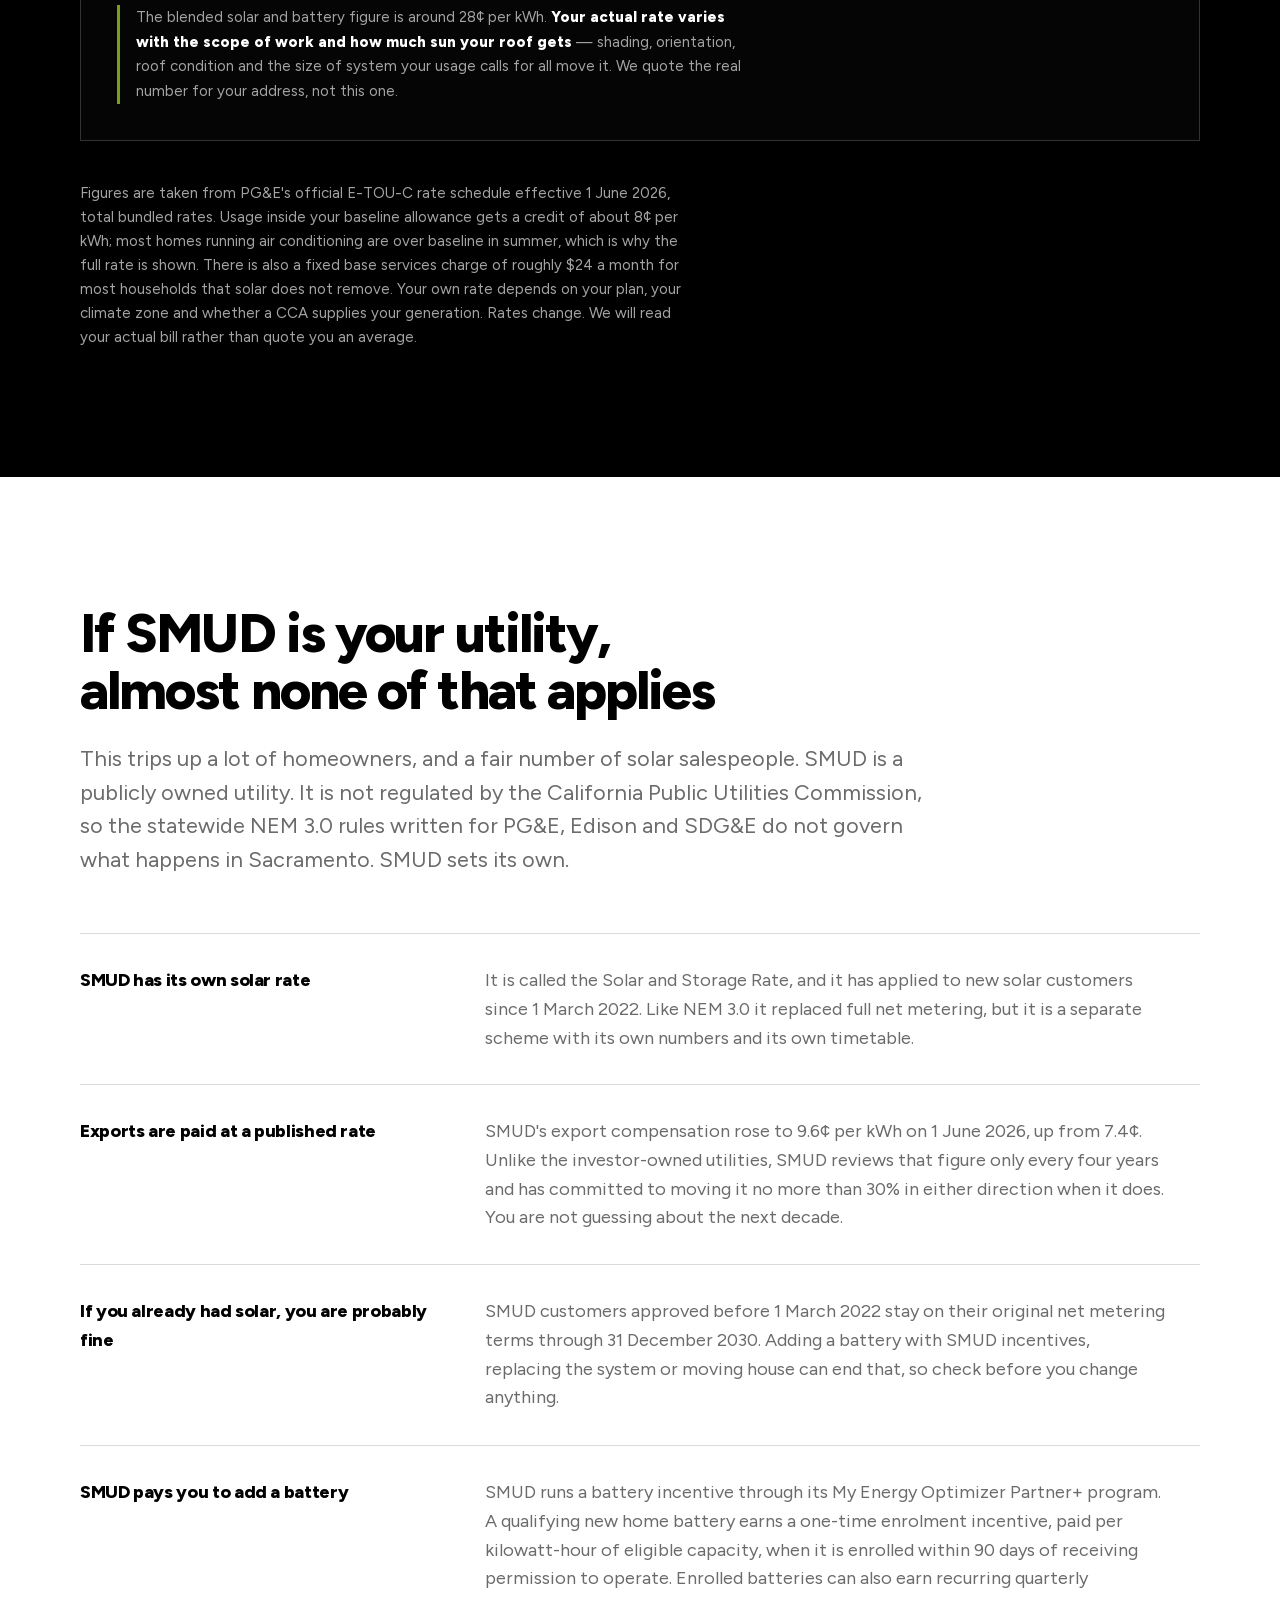
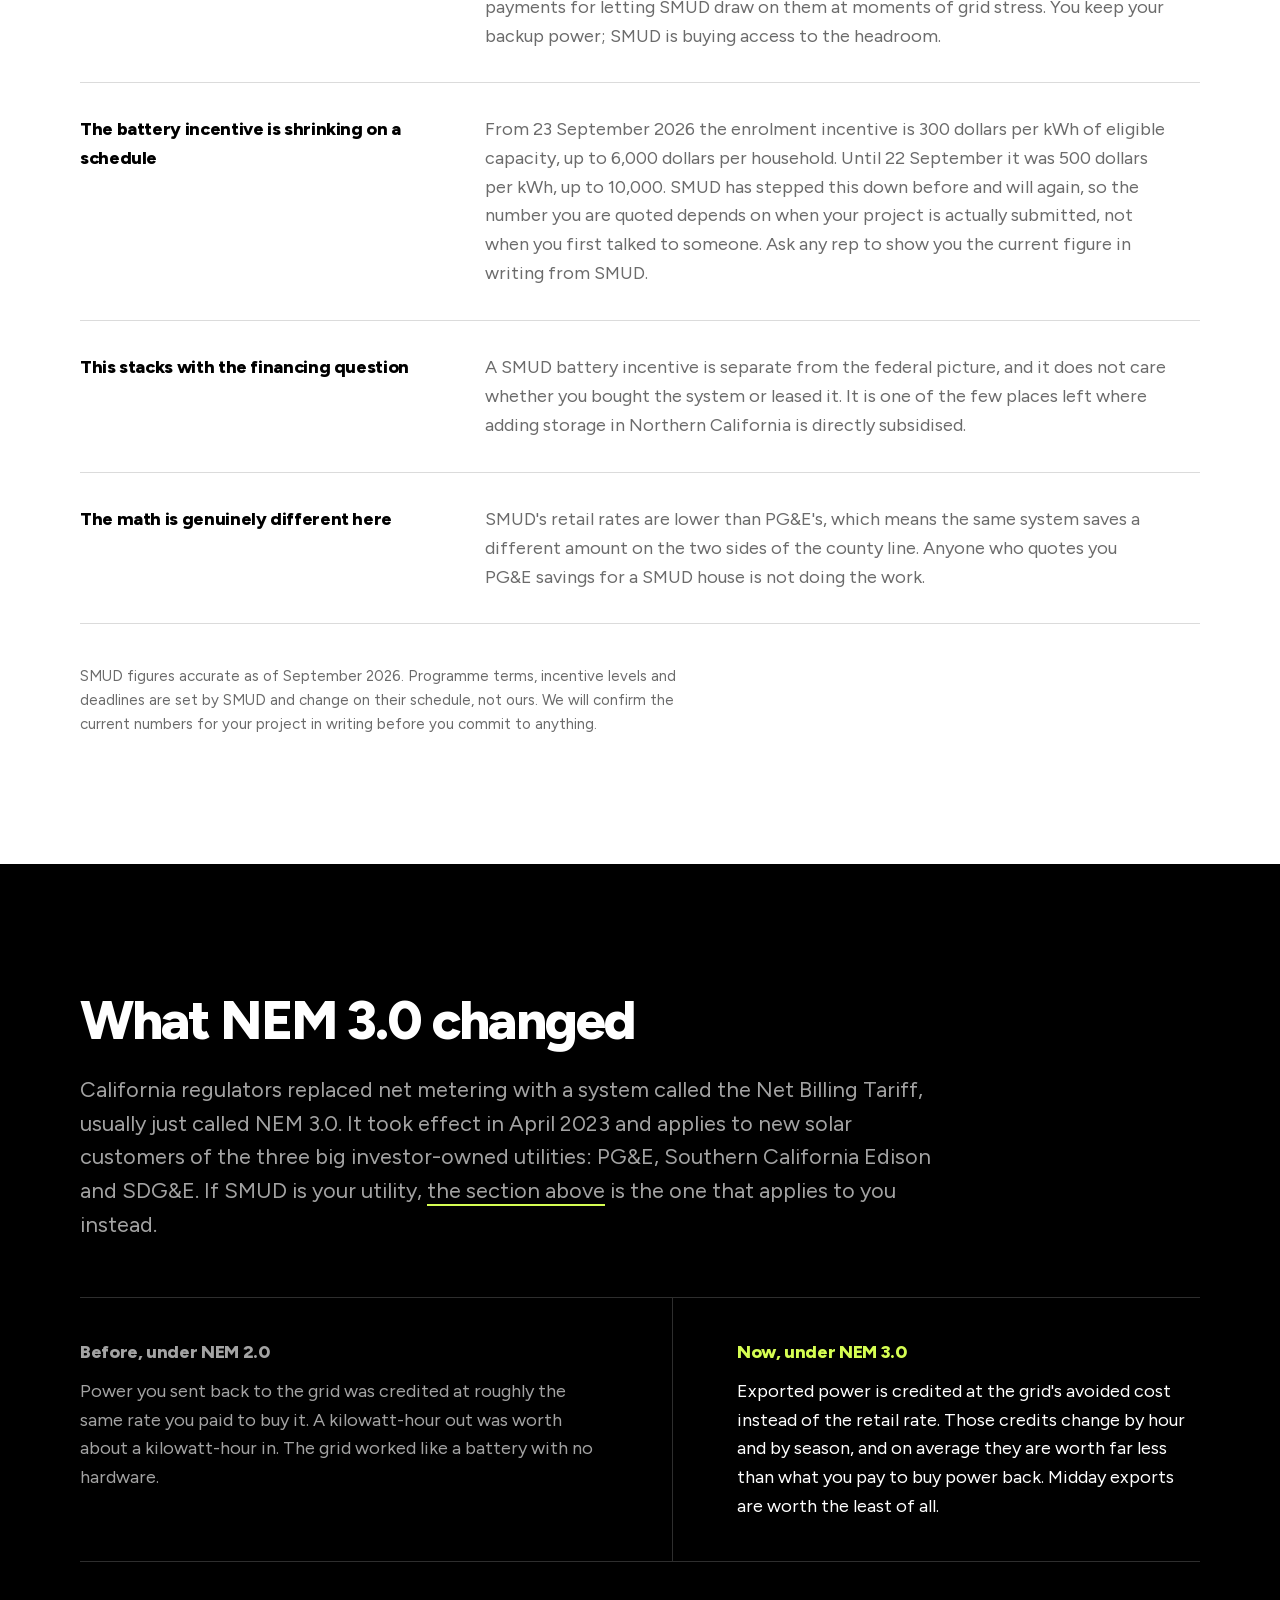
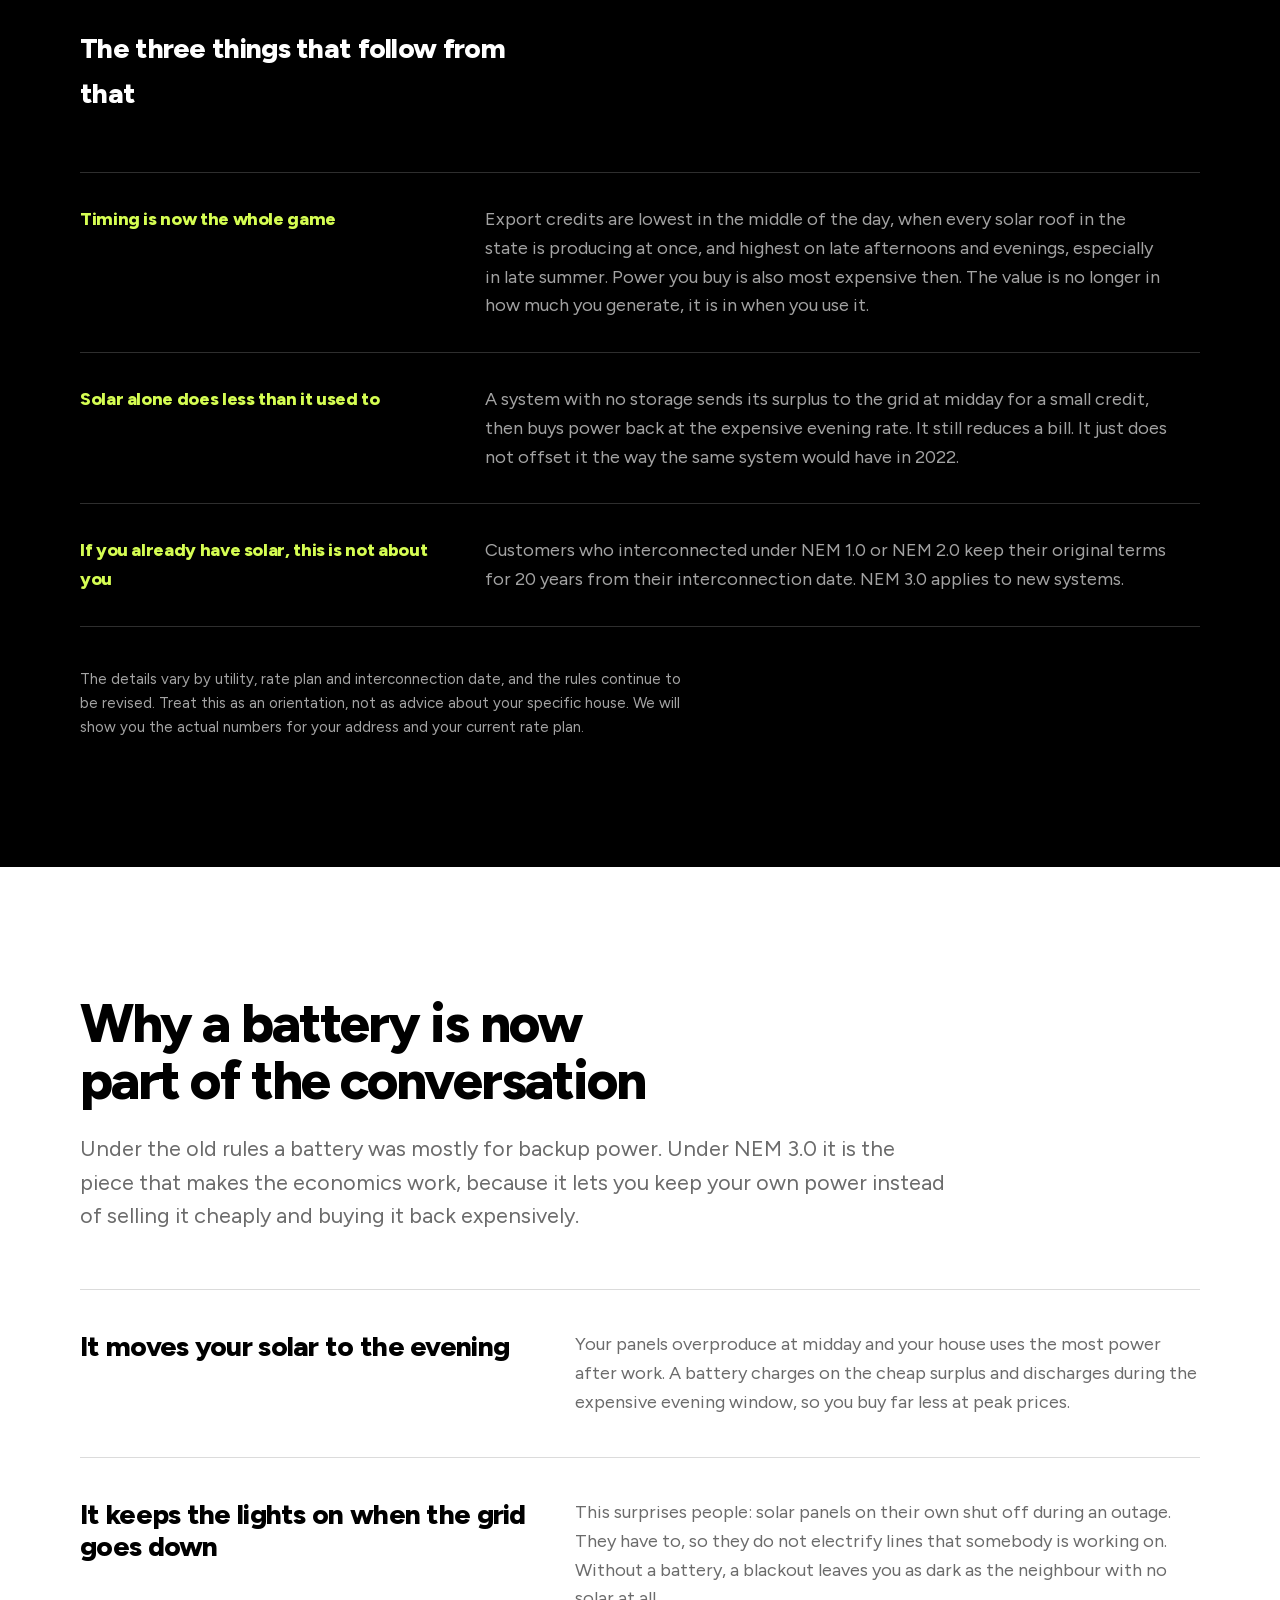
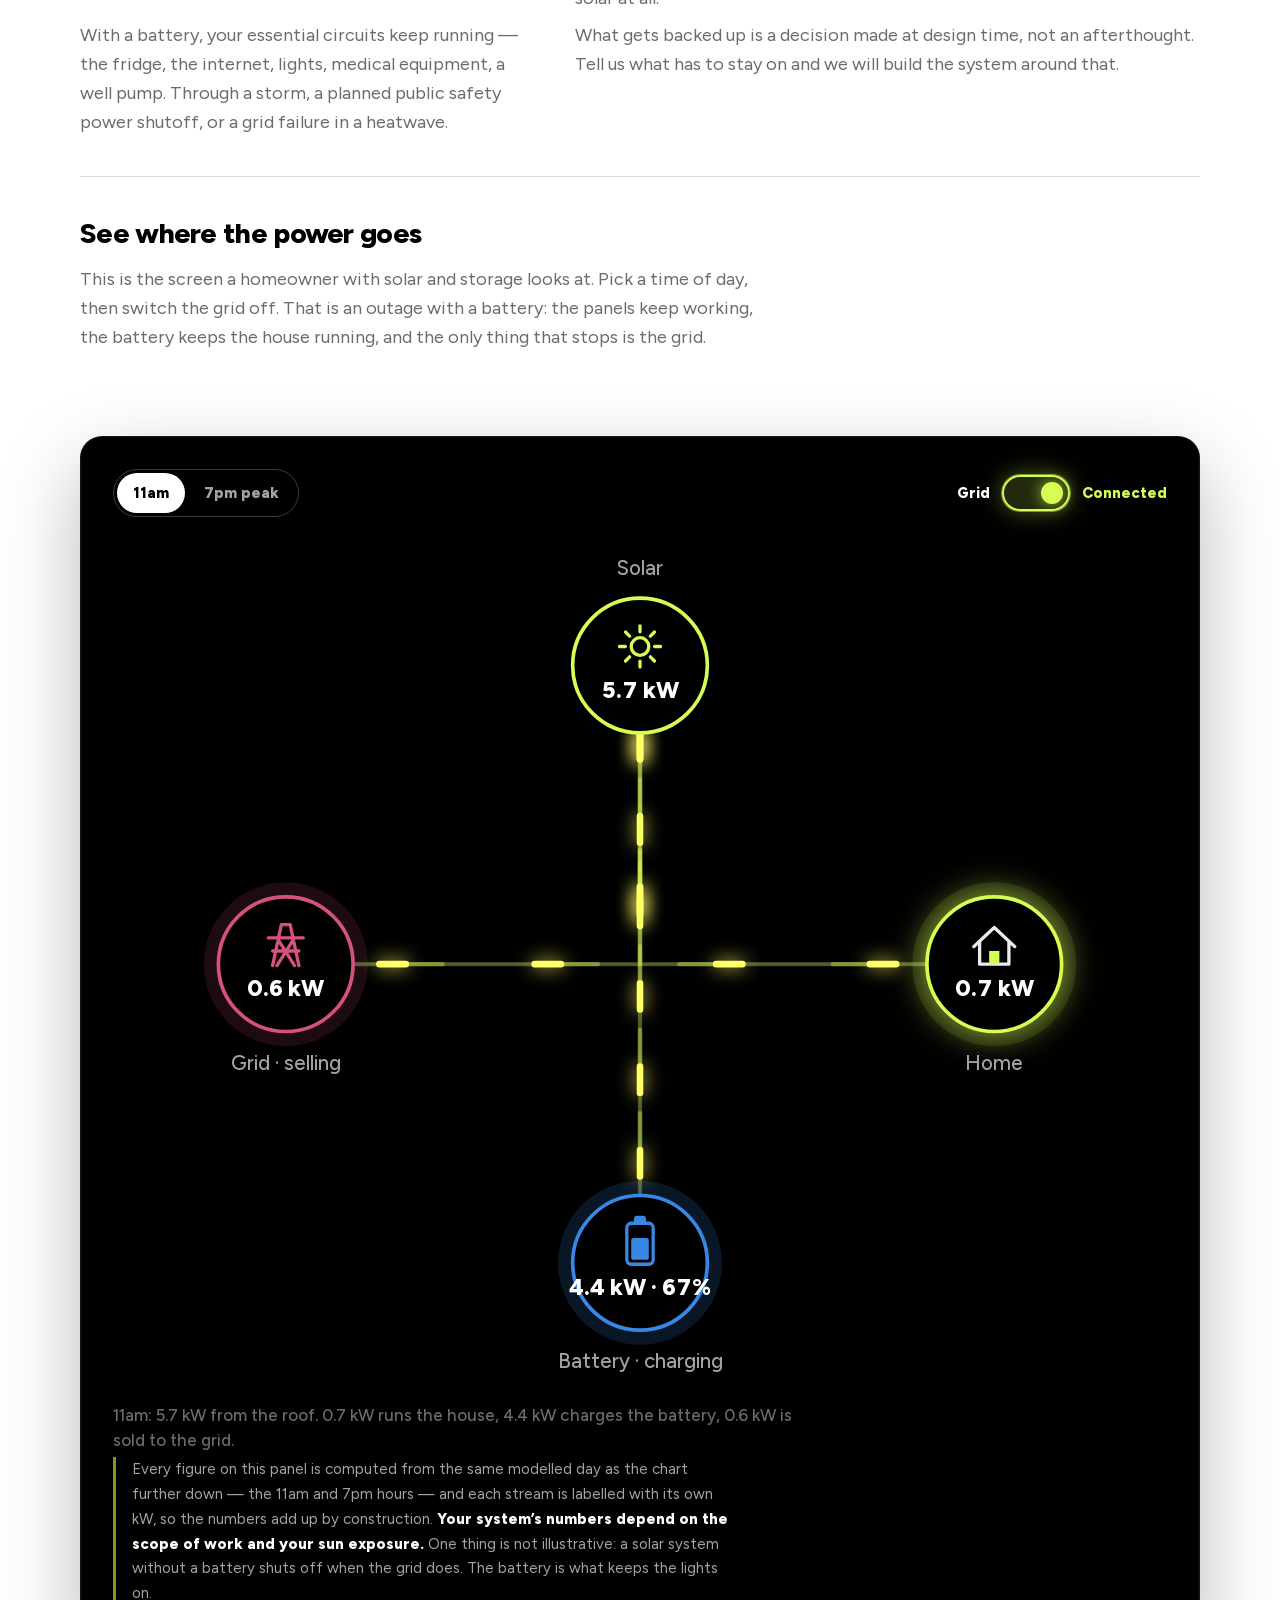
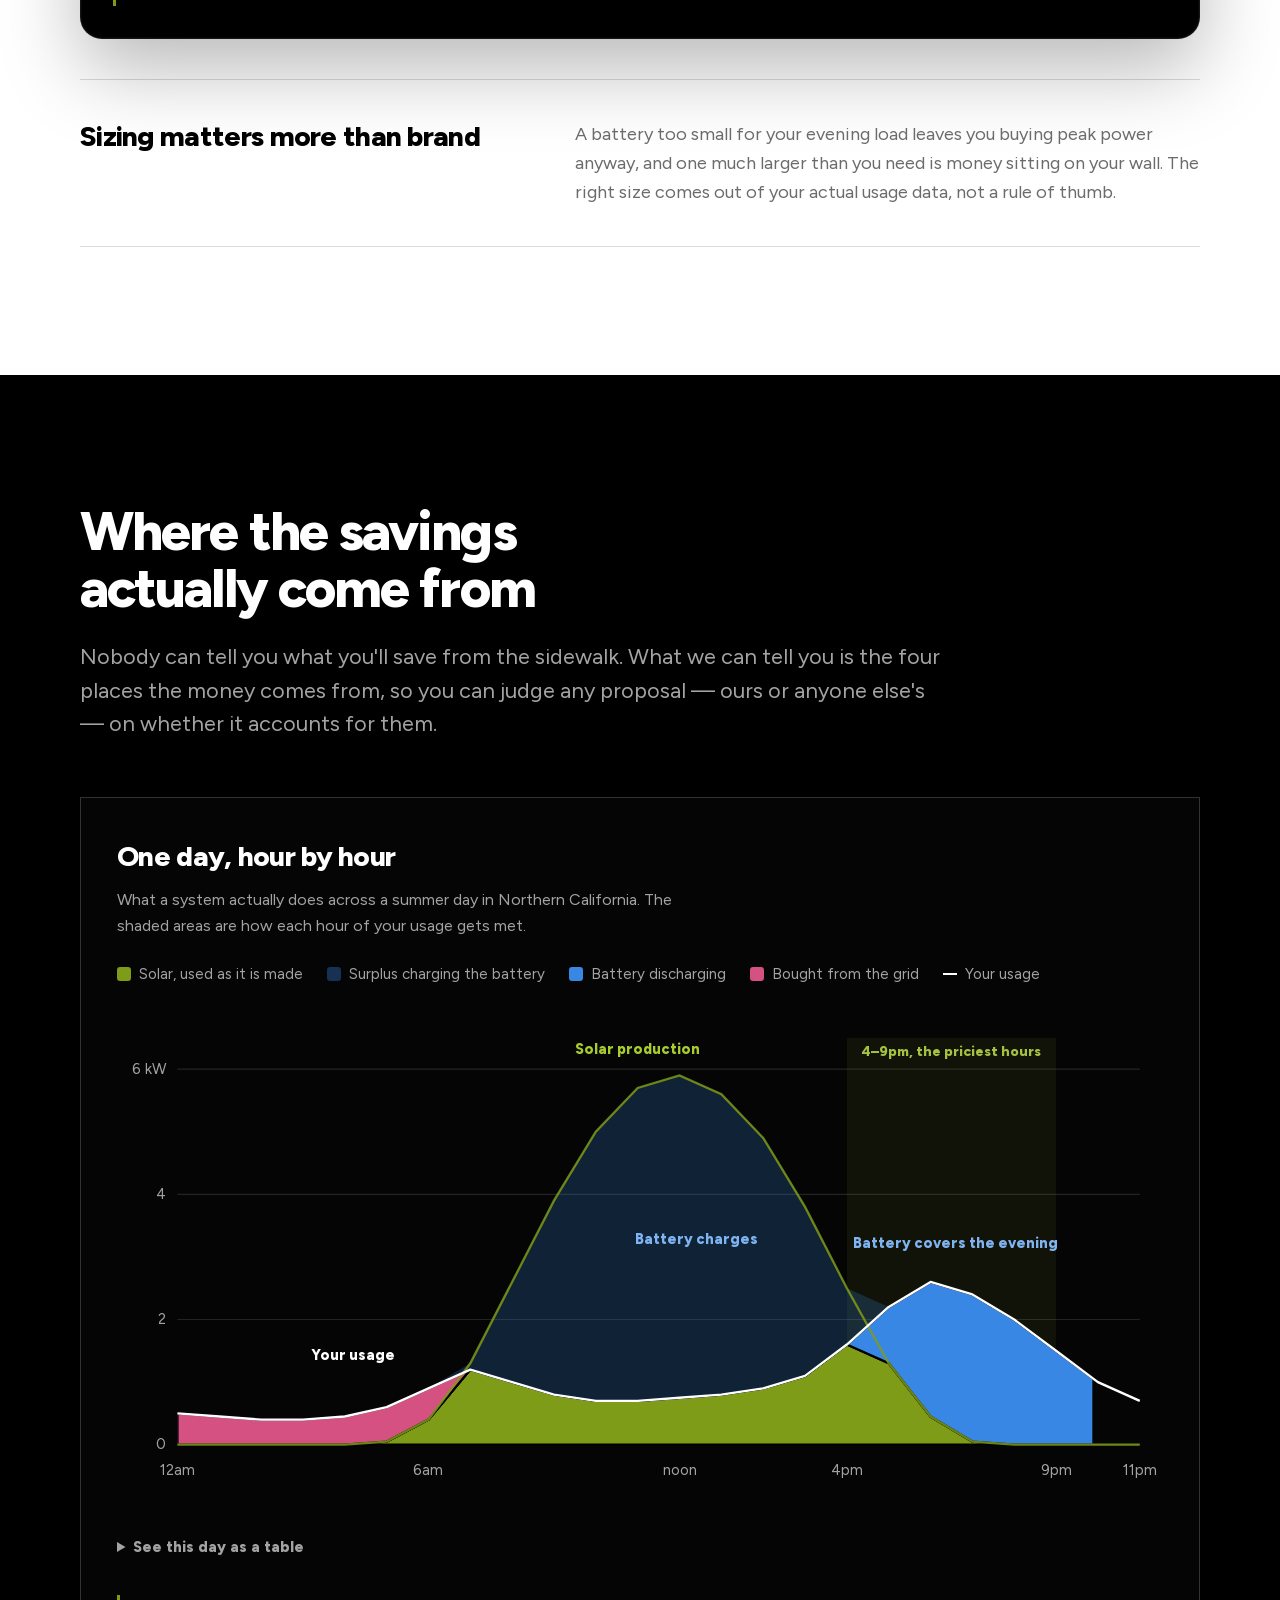
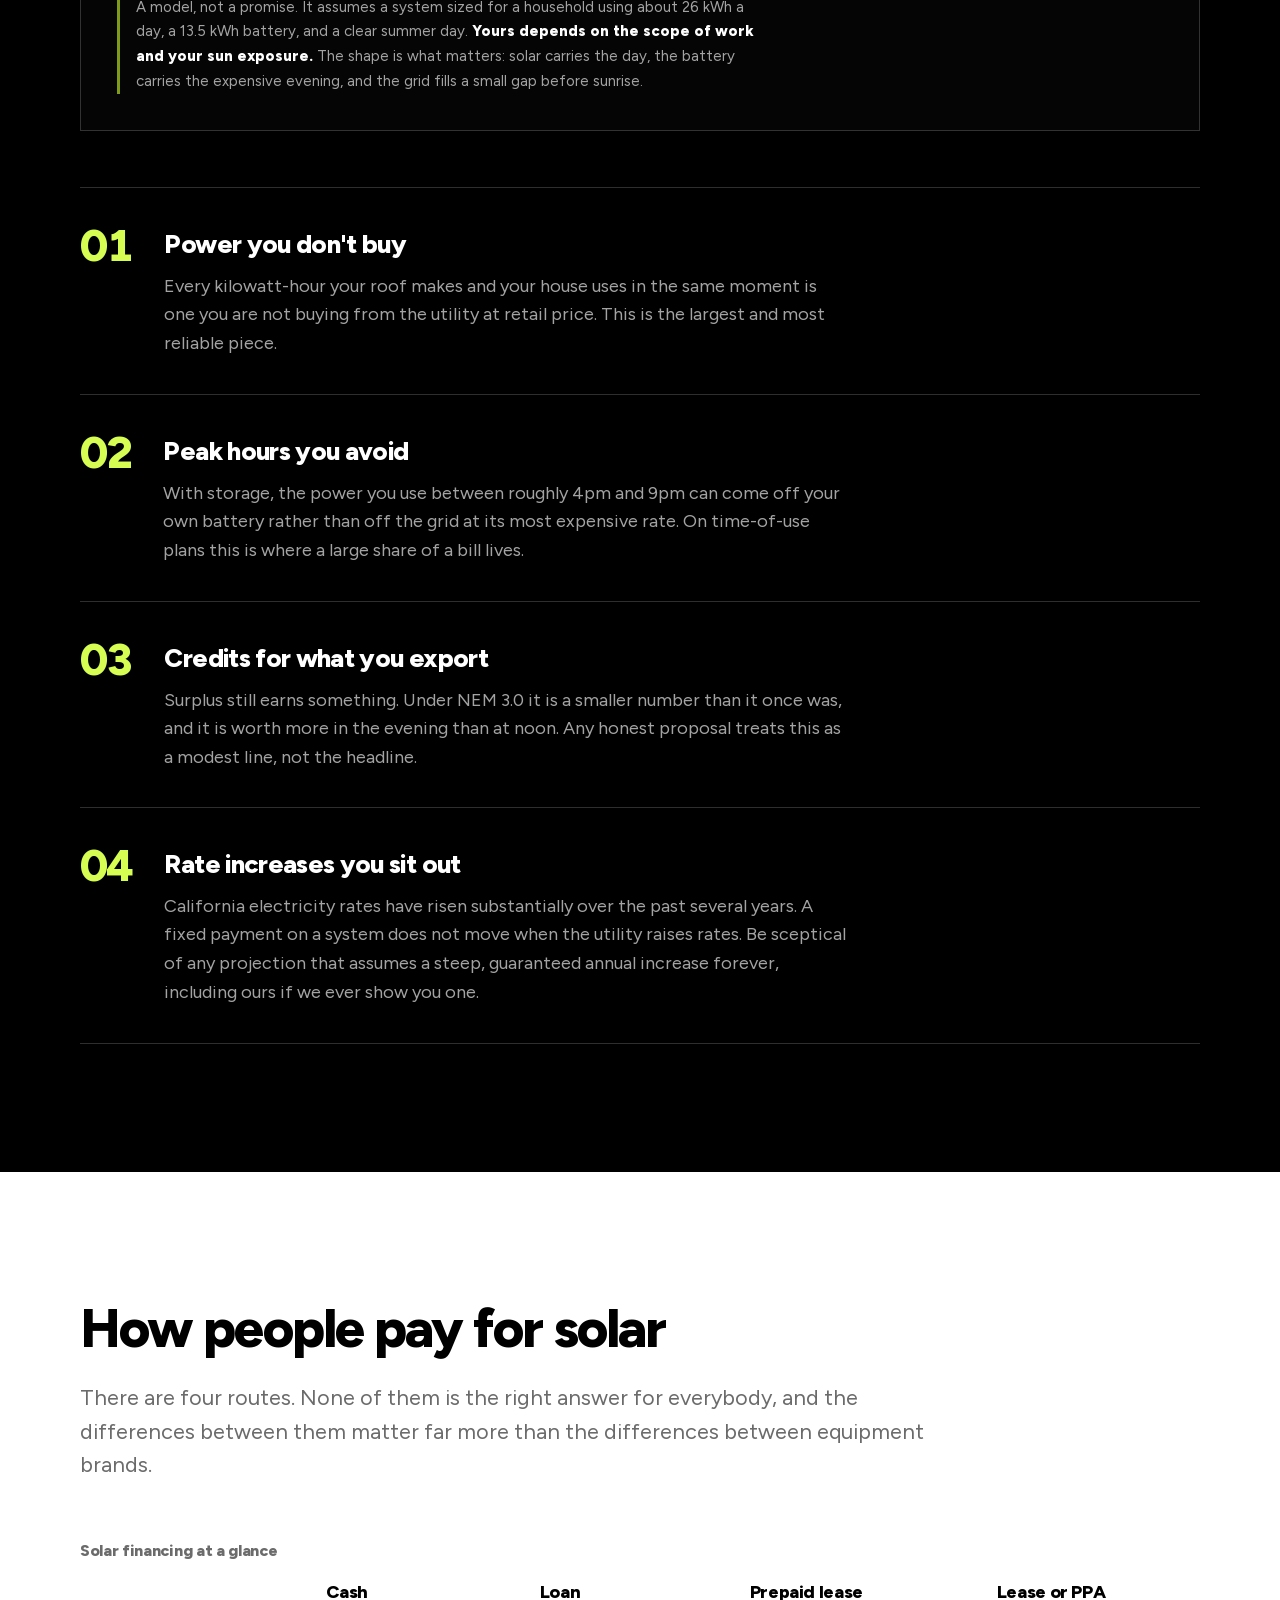
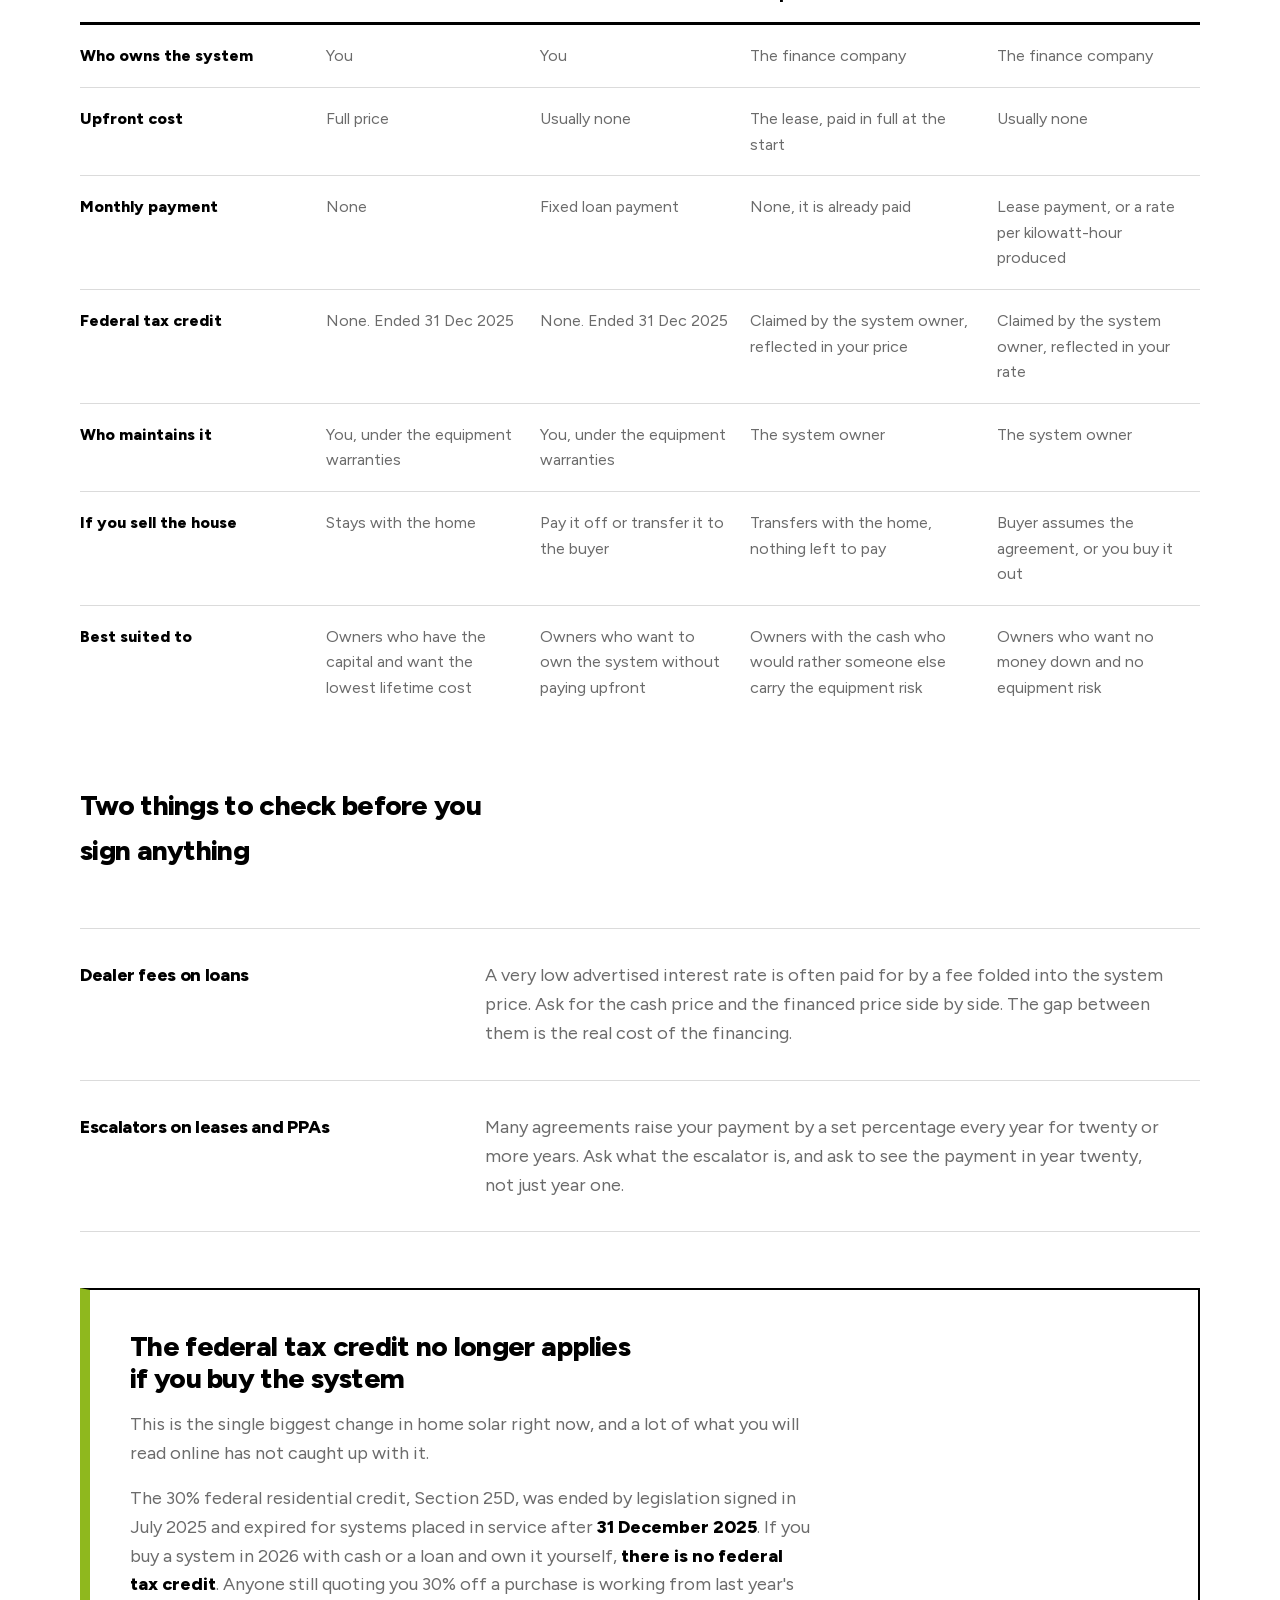
==== commit 5137c890: "Add the Switch phone number: text and call buttons, privacy page covers texts and calls Co-Authored-" ====
--- a/homeowners.html
+++ b/homeowners.html
@@ -496,8 +496,7 @@
       <h2 class="display display--sm">Get the real numbers<span class="dot dot--ink">.</span></h2>
       <p class="lede lede--volt">Send us a recent electricity bill and your address and we will come back with what solar and storage would actually do at your house, including the case for not doing it.</p>
       <div class="actions">
-        <!-- TODO: add a "Call or text" button here once there is a real number:
-             <a class="btn btn--outline-ink" href="tel:+1XXXXXXXXXX">Call or text</a> -->
+        <a class="btn btn--outline-ink" href="tel:+19162447537">Call or text (916) 244-7537</a>
         <a class="btn btn--ink" href="mailto:info@switchpowerco.com?subject=Solar%20question%20from%20switchpowerco.com">Email us your bill</a>
       </div>
       <p class="fineprint fineprint--volt">What you send is used to prepare your numbers and may be shared with Continuum for that purpose only. We never sell it. <a class="inline-link inline-link--volt" href="privacy.html">Privacy</a></p>
